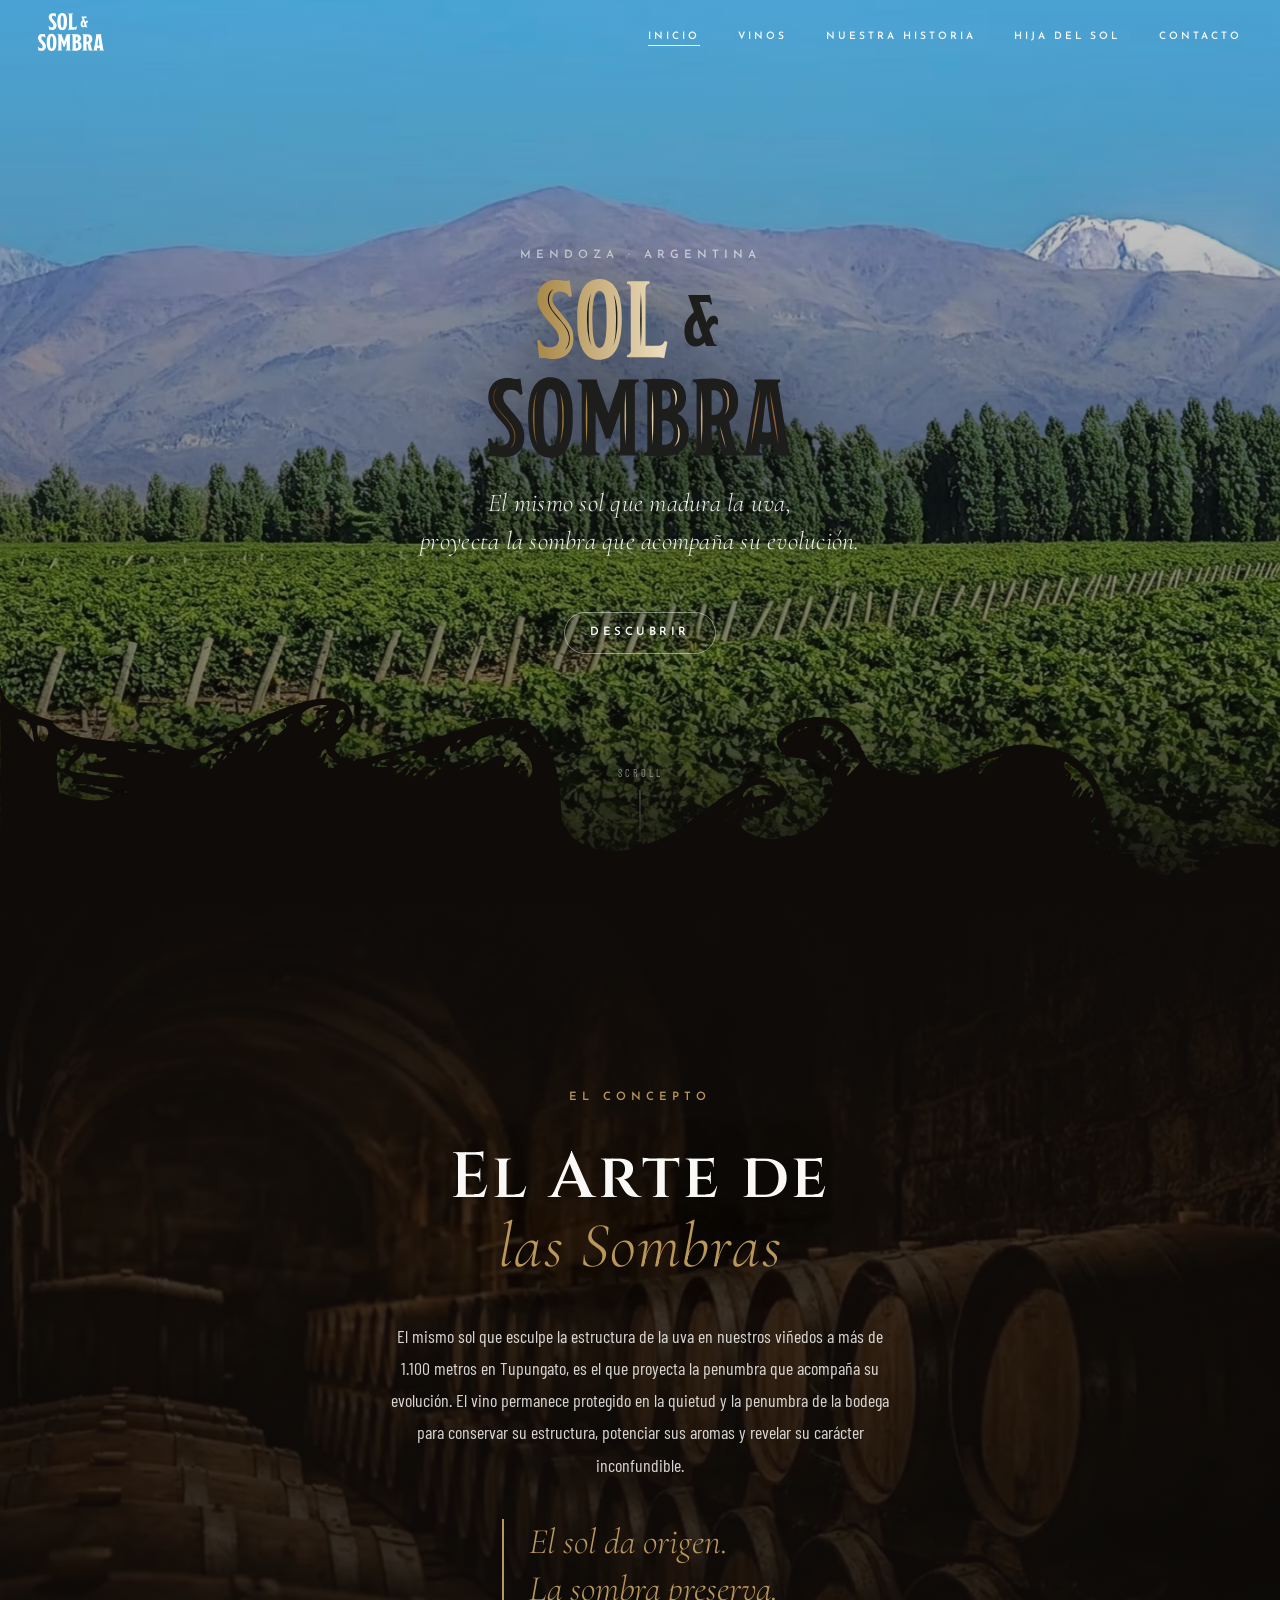
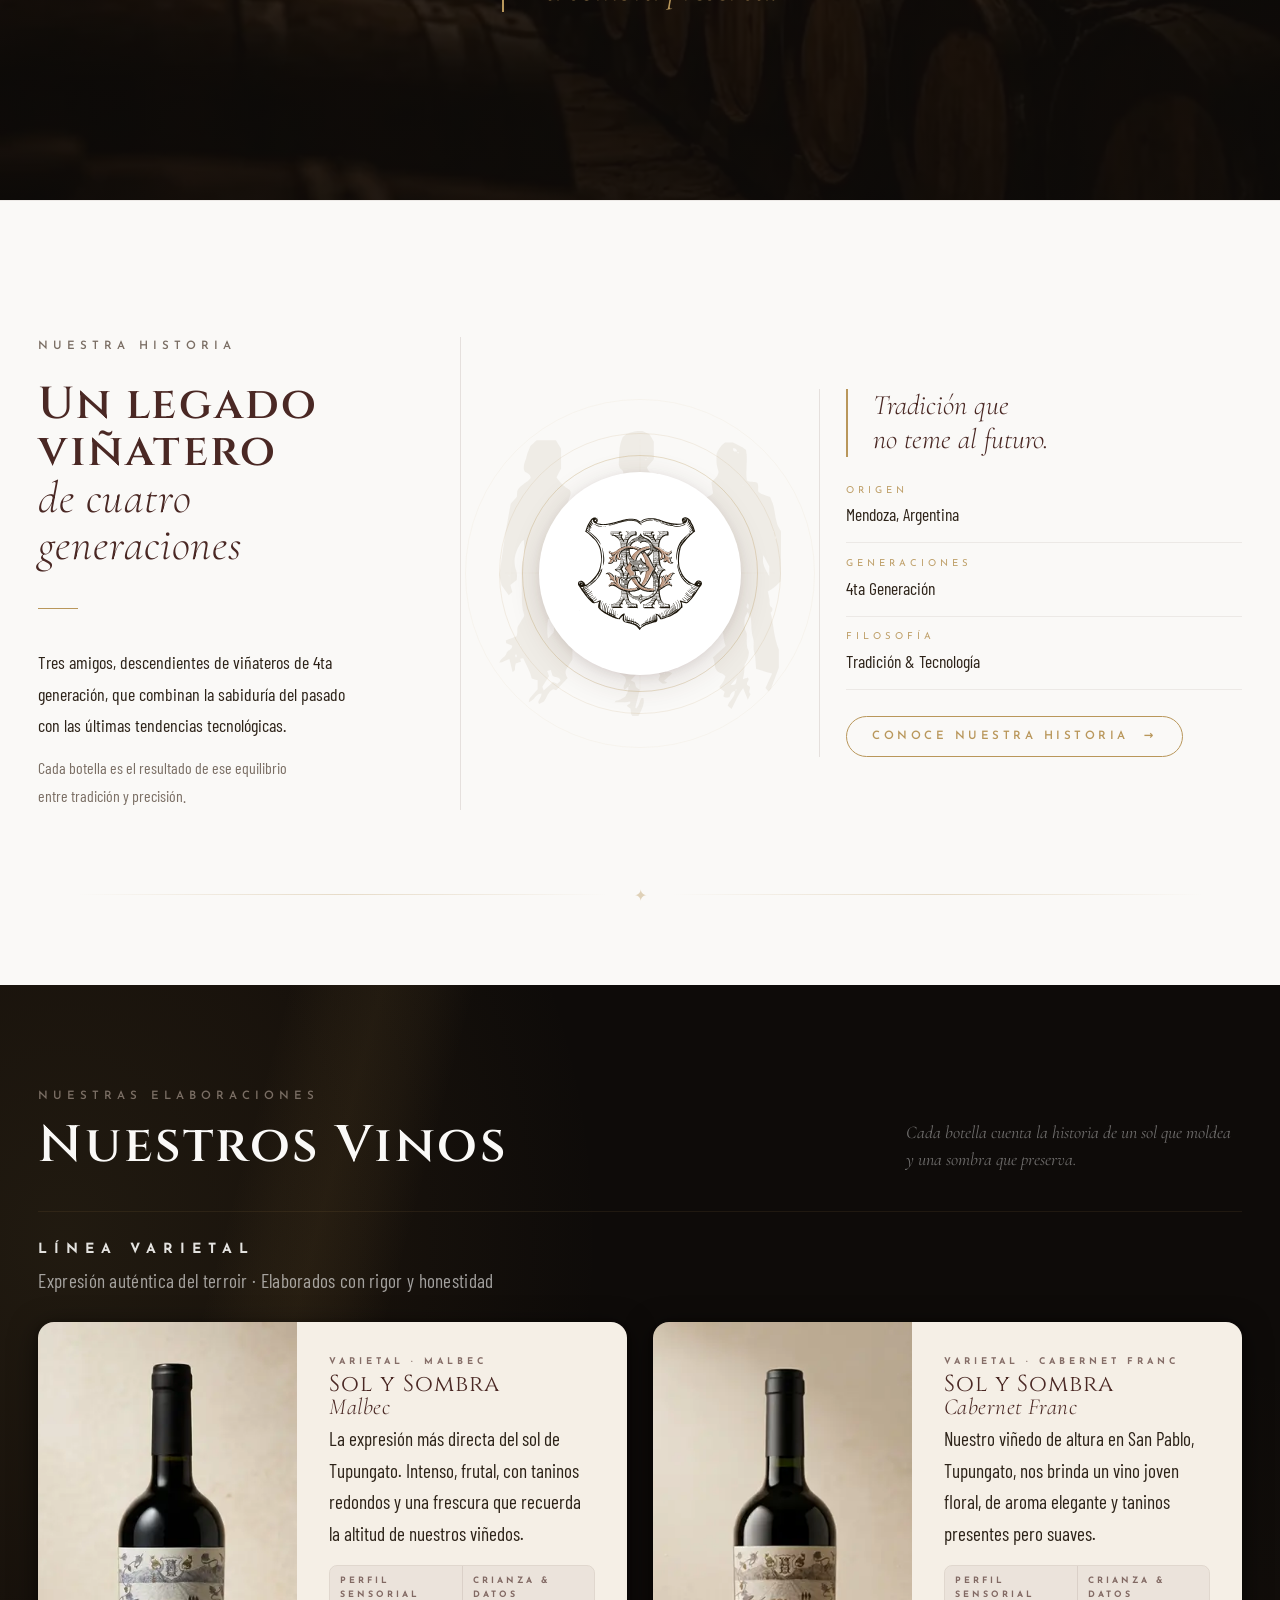
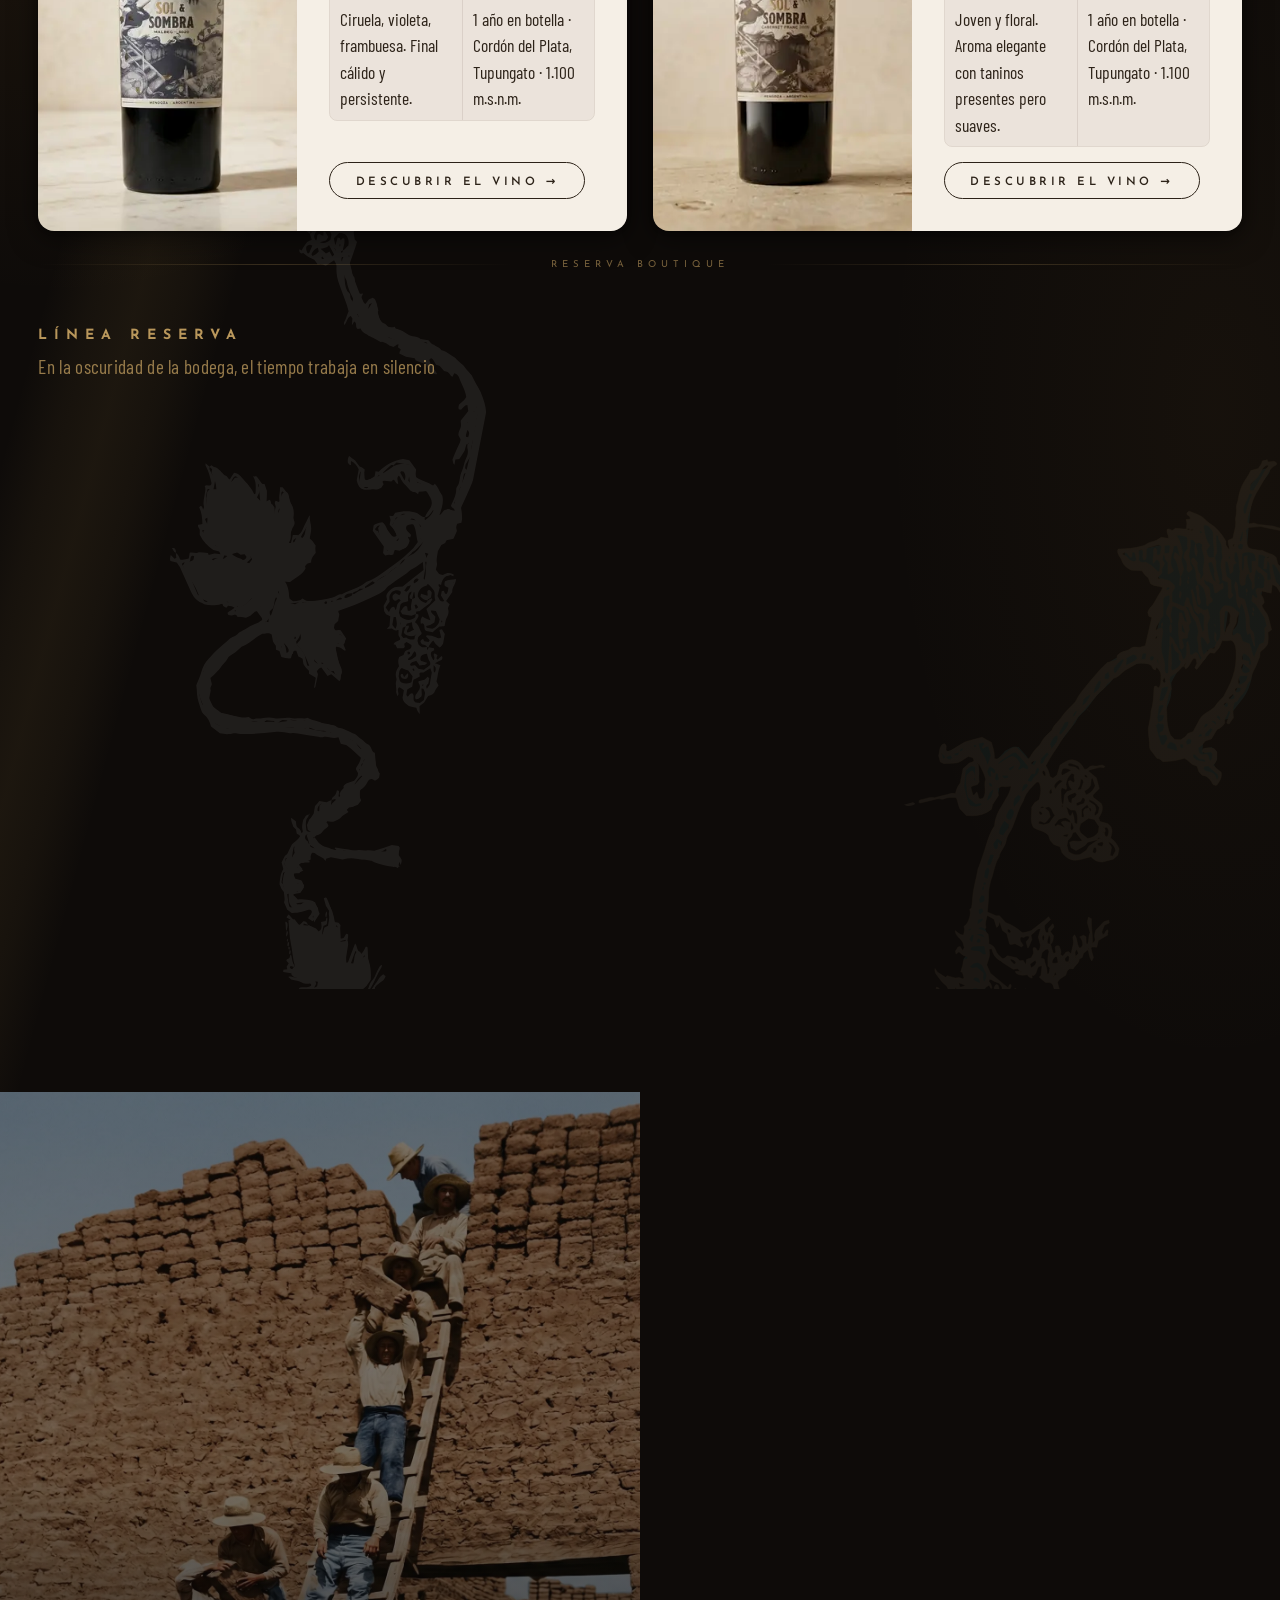
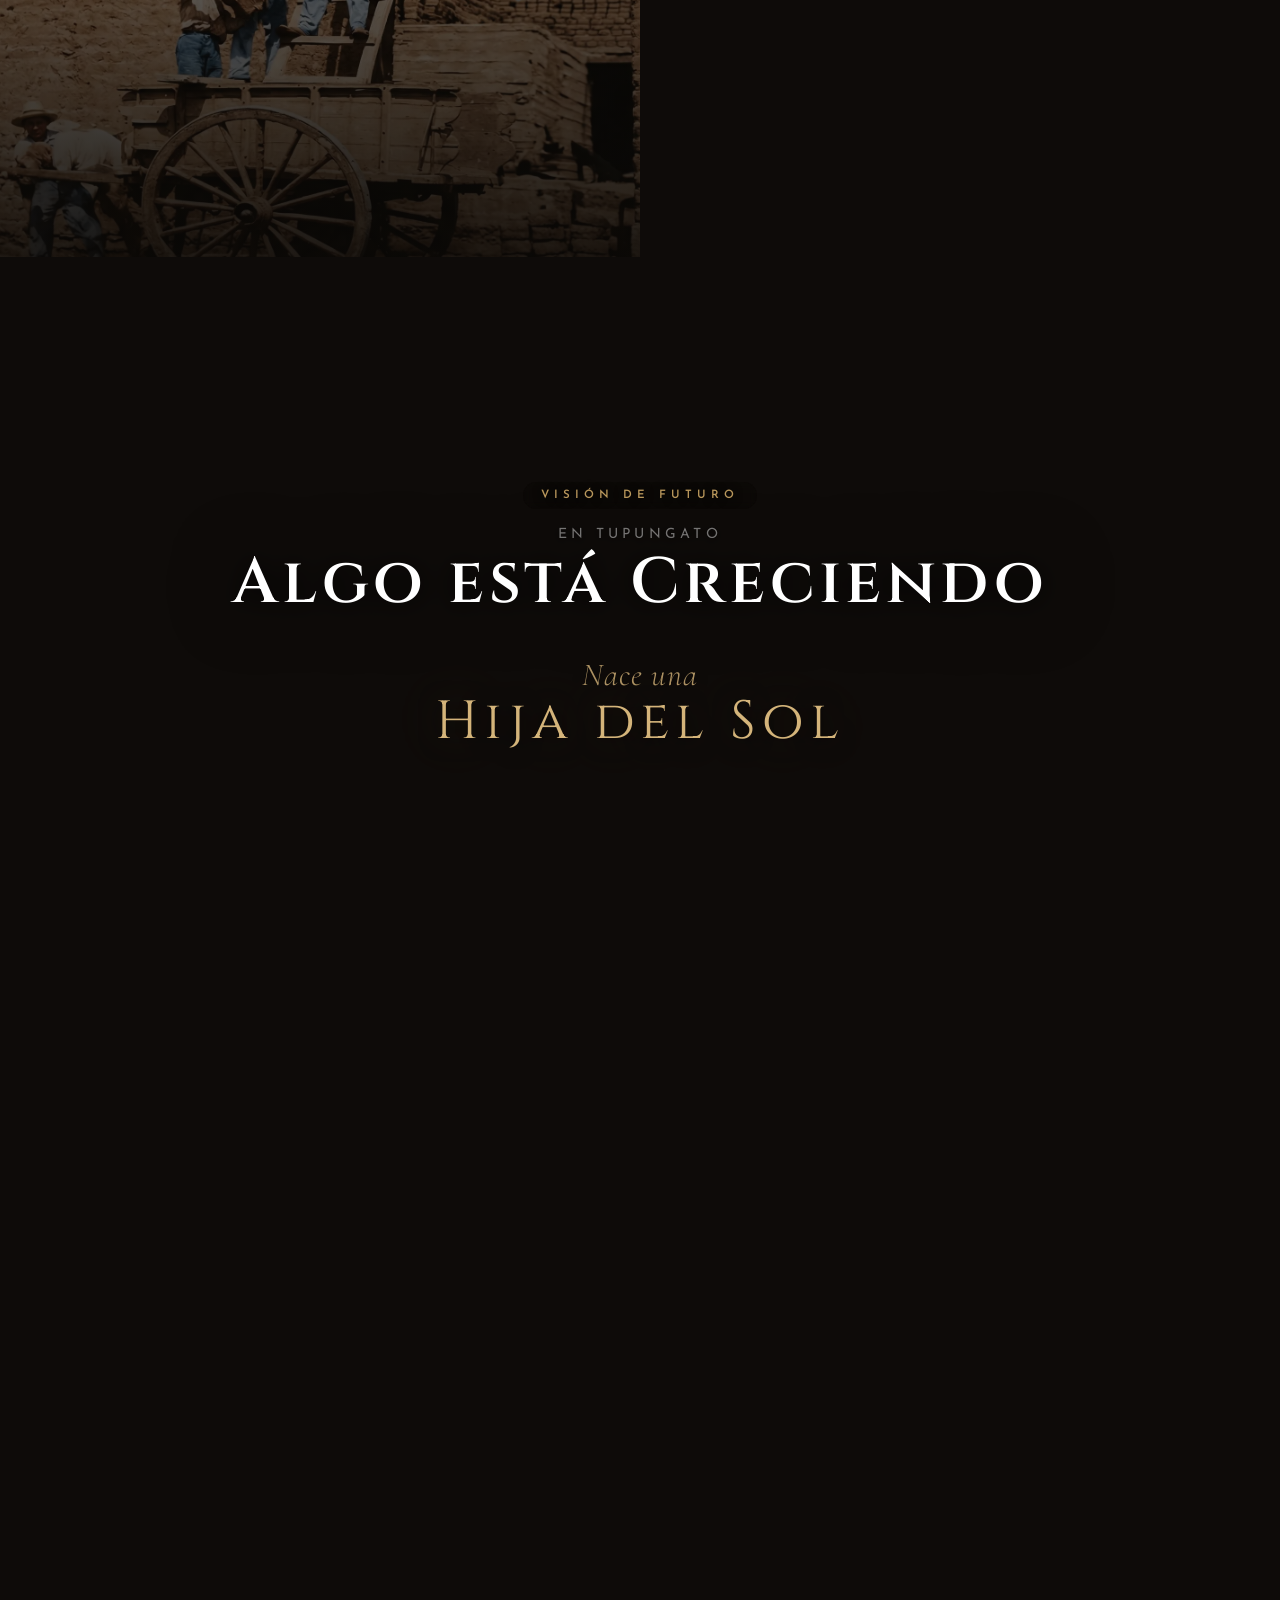
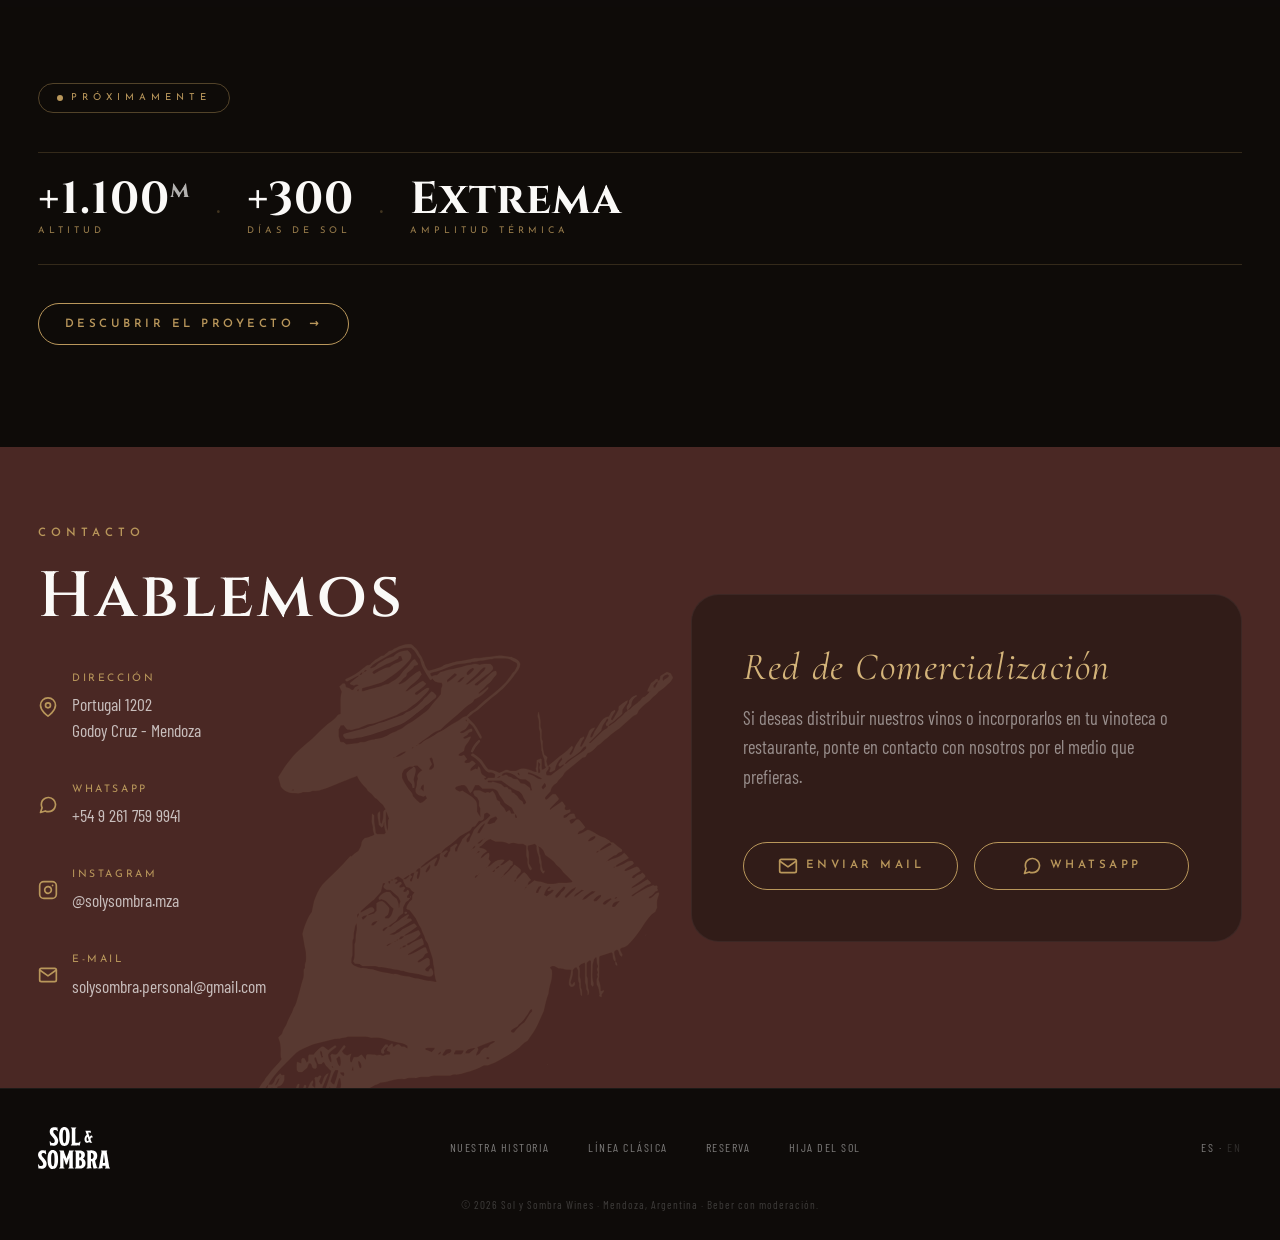
==== index.html @ b5eecbd0 "feat: restructure project files to public directory and implement comprehensive site redesign with n" ====
<!DOCTYPE html>
<html lang="es">

<head>
    <meta charset="UTF-8">
    <meta name="viewport" content="width=device-width, initial-scale=1.0">
    <title>Sol y Sombra Wines — El Arte de las Sombras</title>
    <meta name="description"
        content="Bodega Sol y Sombra. Mendoza, Argentina. Un legado viñatero de cuatro generaciones. El mismo sol que madura la uva, proyecta la sombra que acompaña su evolución.">
    <link rel="icon" type="image/svg+xml" href="assets/img/favicon.svg">
    <link rel="preconnect" href="https://fonts.googleapis.com">
    <link rel="preconnect" href="https://fonts.gstatic.com" crossorigin>
    <!--
        Sistema Tipográfico Sol & Sombra
        ─────────────────────────────────────────────
        Cinzel              → Herencia / Copperplate (display, h1, h2)
        Cormorant Garamond  → Artesanal / Romanticismo (h2 itálica, citas)
        Barlow Condensed    → Precisión técnica / Helvetica Neue Cond. (body, fichas)
        Josefin Sans        → Etiqueta / UI / Blair ITC (nav, labels, botones)
    -->
    <link
        href="https://fonts.googleapis.com/css2?family=Cinzel:wght@400;600;700&family=Cormorant+Garamond:ital,wght@0,300;0,400;1,300;1,400;1,600&family=Barlow+Condensed:wght@300;400;500;600&family=Josefin+Sans:wght@300;400;600&display=swap"
        rel="stylesheet">
    <link rel="stylesheet" href="styles.css">
</head>

<body>

    <!-- ══════════════════════════════════════
         HEADER FIXO
    ══════════════════════════════════════ -->
    <header class="site-header" id="site-header">
        <a href="#inicio" class="header-logo" aria-label="Sol y Sombra – Inicio">
            <img src="assets/img/brand-logo.svg" alt="Sol y Sombra" class="logo-img">
        </a>
        <nav class="site-nav" id="site-nav">
            <ul>
                <li><a href="#inicio" class="active">Inicio</a></li>
                <li><a href="#vinos">Vinos</a></li>
                <li><a href="historia.html">Nuestra Historia</a></li>
                <li><a href="hijadelsol.html">Hija del Sol</a></li>
                <li><a href="#contacto">Contacto</a></li>
            </ul>
        </nav>
        <button class="nav-toggle" id="nav-toggle" aria-label="Menú" aria-expanded="false">
            <span></span><span></span><span></span>
        </button>
        <!-- SCROLL PROGRESS BAR -->
        <div class="header-progress" aria-hidden="true">
            <div class="header-progress__bar" id="scroll-progress-bar"></div>
        </div>
    </header>

    <main>
        <!-- ══════════════════════════════════════
             HERO: LUZ → SOMBRA (imagen doble + mask)
        ══════════════════════════════════════ -->
        <section id="inicio" class="hero">
            <!-- Capa 1: Viñedo luminoso (arriba) -->
            <div class="hero__light" aria-hidden="true">
                <img src="assets/img/hero-vinedo.avif" alt="" class="hero__bg-img">
                <div class="hero__light-grad"></div>
            </div>

            <!-- Capa 2: Sótano oscuro (barricas) + Contenido "El Arte de las Sombras" -->
            <div class="hero__dark" id="arte-sombras">
                <!-- Máscara fluida entre luz y sombra -->
                <div class="hero__mask" aria-hidden="true">

                    <svg xmlns="http://www.w3.org/2000/svg" id="Capa_2" data-name="Capa 2" viewBox="0 0 2038.84 346.2">
                        <g id="Capa_1-2" data-name="Capa 1">
                            <g>
                                <path
                                    d="M0,346.08v-102.72l.49-.56.2-72.64.07-127.6-.24-27.6c-.13-.09-.55-.59-.53-.56V0c.05.02.65.58.7.79l.68,2.66.21.81.2.73.2.73.22.75c3,10.38,9.47,19.09,18.06,25.59,6.5,4.92,13.73,8.3,21.3,11.32l.75.3,22.74,7.43.77.17,13.78,4.53c18.88,22.72,45.9,28.06,73.98,30.99l27.38,2.85,25.47,1.55,24.47,2.36c11.8,1.14,23.13,1.56,34.94,1.33,25.36,14,54.36,10.2,78.27-4.7l14.57-9.08c31.72-19.77,93.53-46.71,130.46-55.53,16.29-3.89,37.87-7.18,53.61-1.07,8.2,3.18,14.33,9.37,16.79,17.88,1.49,5.16,2.47,10.74,1.53,16.14-1.76,10.17-12.1,18.99-19.01,26.12-3.59,3.7-6.56,7.76-8.91,12.26-1.25,2.38-.9,4.12.31,6.47,3.7,7.2,9.85,12.76,17.27,15.85,5.63,2.34,10.67,2.06,16.38.6l67.23-17.28,79.78-24.77,62.37-21.08c12.78-4.32,26.27-5.1,39.47-4.08,18.1,1.4,34.04,9.95,45.38,23.87,12.76,15.67,19.77,36.05,24.14,55.65,3.08,13.81,5.35,27.32,6.56,41.43l3.74,43.78c18.05,48.57,87.04,57.07,128.84,36.92,20.5-3.87,47.44-17.68,64.02-30.05l29.09-21.69,27.24-20.33c9.19-6.85,18.77-12.36,28.82-17.77,14.34-15.92,36.97-22.88,56.1-11.66,5.65,3.32,10.12,7.8,12.93,13.62,3.84,7.96,2.54,16.84-3.34,23.42-3.09,3.46-6.8,6.08-10.99,8.26-14.93,7.75-26.06,5.87-40.45,12.87-3.03,1.47-5.8,3.51-7.54,6.32-4.62,7.48,6.33,15.12,12.07,18.17,12.16,6.47,25.67,9.5,39.41,10.07,7.29.3,13.34-1.47,20.13-3.1,14.47-3.48,28.21-8.18,40.55-16.65,17.29-11.88,31.44-29.18,34.33-50.55,2.14-15.85-3.65-30.99-15.65-41.43-15.2-13.22-36.46-17.88-56.29-18.97-1-.06-2.16-.77-2.9-1.4-4.73-4.04-8.83-8.33-11.85-13.69-9.85-17.46,4.97-31.77,20-38.94,21.22-10.13,49.41-13.59,71.88-5.52,5.62,2.02,10.07,5.32,14.56,9.04,3.82,3.17,7.55,6.12,10.54,10.21,3.44,4.71,6.44,9.51,9.12,14.76l10.37,20.33c3.16,6.19,6.88,11.75,11.52,16.82,7.76,8.5,18.72,11.9,29.98,9.34,43.46,14.06,77.32,8.54,117.88-10.1l29.63-13.61c32.07-14.74,61.92-22.06,97.21-15.11,11.07,2.18,21.4,5.07,31.7,9.52,53.85,23.26,67.84,77.49,76.1,130.5,16.42,53.5,76.8,77.38,128.18,60.39,14.09-4.66,25.79-12.51,36.73-22.25,16.17-14.4,36.89-21.89,58.45-22.21,14.73-.22,28.66,2.77,42.13,8.23,1.33.54,2.56.9,2.56,2.37v77.7s0,1.03,0,1.03l.02.98.02,1.04c.01.79-.14,1.95-.69,1.95h-2.4s-1295.62-.01-1295.62-.01L0,346.08ZM512.81,51.66c1.86-1.12,3.51-2.7,5-4.16l6.72-6.62c-2.39-.2-4.78.41-6.8,1.63l-6.12,3.69c-2.68,1.62-6.1,2.08-8.74.51,1.52-9.34,12.04-9.29,18.51-13.92-10.7-2.58-24.82,1.85-33.45,7.3-6.19,3.9-12.85,11.19-8.02,18.68,1.51,2.34,3.77,5.1,6.43,6.19,3.92,1.59,8.34-.44,10.82-3.44,3.73-4.5,5.94-9.58,10.36-11.74,1.13,2.23,3.12,3.18,5.28,1.88ZM537.71,62.23c9.03-1.75,14.68-19.08,9.89-22.68-2.26-1.7-6.5.89-8.5,2.64,4.63,11.05-10.76,9.84-1.39,20.03ZM460.49,50.84l5.22-3.9c-1.76-3.64-10.28,4.75-11.42,6.84,2.56-.18,4.29-1.51,6.21-2.94ZM54.04,91.35c-.7-7.56-1.69-13.99-3.32-20.55-2.13-7.69-7.25-13.5-15.08-15.3l-7.34-1.68c-.4-.09-1.4.16-1.63.46-1.33,1.7,4.32,8.6,5.74,10.26l13.45,15.82c3.06,3.6,5.56,7.36,8.18,10.99ZM409.51,107.4c11.45-3.19,19.15-36.15,31.57-27.14l9-7.91c1.87-1.64,3.75-3.27,5.26-5.2,1.32-1.69.76-4.03-.82-5.24l-3.29-2.52c.75-1.63,1.43-3.16,1.17-4.63-1.69-2.53-12.83,6.45-15.13,7.86-4.93-1.88-9.61-1.62-14.2.59l-9.54,4.59c-.58,2.94-1.38,5.84-2.94,8.31l-5.17,8.2c-1.79,2.84-2.98,6.06-3.08,9.4,2.98-3.05,17.81-19.98,21.24-16.49.33.34.77,1.47.71,2.04-1.02,9.12-9.42,20.59-14.8,28.13ZM500.78,76.1c6.47-2.36,16.14-16.38,14.79-18.41-1.48-2.24-5.04,1.14-6.39,2.7l-5.35,6.17c-2.09,2.41-5.3,10.36-3.05,9.55ZM546.62,62.58c-1.9-.53-8.1,6.94-9.82,8.78,3.47,2.31,11.76-8.24,9.82-8.78ZM1348.23,129.69l4.79-.35c.52-.04,1.73.39,1.95.82,1.81,3.41-6.4,11.14-5.98,14.42,1.43-.64,2.47-1.19,3.44-2.1,6.36-5.86,12.17-12.08,17.46-19.24-2.42-3.87-4.32-7.58-6.06-11.74-2-4.76-6.57-16.86-13.21-12.03l-2.2,1.6c-1.01-4,2.28-4.94,3.55-9.68-4.04-.8-13.2,7.04-17.63,1.97-.79-.9-1.83-3.07-1.06-4.34,3.07-5.08,10.78-4.95,10.29-10.57-11.53-12.08-32.67-23.92-45.78-7.13,3.57,4.74,9.47,2.22,9.29,7.4l-.11,3.26c1.56-.34,2.87-.62,3.85-.46.79.13,1.42,1.8,1.52,2.68l.7,6.55c1.97-.51,2.91-1.91,4.11-3.44,12.41,2.17,7.96,13.99,17.04,13.56l5.18-.25c-2.11,4.91-7.49,9.24-7.73,13.48-.12,2.1,1.98,3.23,3.65,4.3-2.22,4.9-9.61,13.24-4.68,17.86,2.63-7.99,10.37-17.52,17.64-21.88.48-.29,1.98-.4,2.41-.06,2.08,1.67-2.93,10.95-4.03,13.12-.19.37-.22,1.35-.12,1.7s1.22.58,1.72.54ZM343.84,116.05c-3.18,1.03-5.77-1.16-6.83-3.58,8.94-9.67,19.01-5.5,30.4-11.41.18,2.36-1.07,4.68-2.77,6.34l-5.59,5.45c-1.87,1.83-3.29,3.99-4,6.72,1.54,1.81,9.52-6.76,10.54-7.88l13.39-14.63c15.69-.42,27.58-21.1,35.66-33.37-32.35,13.75-62.84,29.84-92.18,48.54-10.41,6.64-20.16,13.51-30.03,21.04,8.59,9.02,23.37-12.24,30.17-1.31,1.74-2.08,10.88-15.21,13.47-12.58s-2.35,14.85-3.37,18.35c5.95-6.92,11.85-13.82,17.4-21.25,1.56-2.09,2.72-4.28,3.5-6.69-5.23-1.32-4.65,4.6-9.77,6.26ZM76.81,77.16c1.11-4.69-1.13-8.63-5.28-10.43-3.84-1.66-7.92-2.09-12.23-2.09-.5,8.69-.08,22.74,10.69,25.17,3.06-3.76,5.67-7.82,6.82-12.65ZM721.54,130l6.69-6.52c.68-.66,2.58-1.82,3.33-1.25,1.28.96,1.3,2.93,1.58,4.77,5.96-6.11,18.42-13.07,26.75-15.34.3-.08,1.38.24,1.29.4s-.33.83-.47.97c-7.72,7.05-8.52,5.1-13.35,8.13-4.34,2.72-12.7,9.93-14.42,14.46-.06.16.82.33,1.02.32l7.34-5.02c8.09.94,14.84-5.65,20.74-11.04,3.62-3.32,12.23-11.69,16.69-6.19l-11.32,6.67c-3.22,1.9-4.82,5.59-3.71,9.16,9.37-7.87,36.54-28.52,44.21-9.6-1.82,2.22-6.74,8.13-5.07,10.47,1.18,1.65,7.51-1.27,8.58-2.77,2.97-4.17,5.42-8.16,8.95-11.83,1.79-1.86,6.24-5.79,8.53-4.33,2.03,1.3-.36,7.16-1.17,8.45l-6.45,10.21c3.85-1.38,13.58-10.15,15.47-3.7-4.22,2.93-8.32,6.33-10.35,11.23-.44,1.06-.18,2.76.87,3.22,1.16.51,3.63.62,4.38-.17,1.43-1.5,6.8-7.77,8.7-5.57,2.61,3.02-2.28,13.23-5.12,16.28,5.68,3.2,9.69-7.39,11.53-11.23,1.1-2.31,1.26-4.31,1.03-6.84-1.01-10.95-5.75-20.58-14.3-27.49-3.48-2.81-10.26-7.64-6.52-12.24l3.88-4.76-6.67,1.72c-.38.1-1.6-.62-1.45-.95,1.79-4.05,11.24-9.47,15.42-11.76,1.35-1.06,1.71-3.87,1.52-5.59-.46-4.06-9.07-.21-11.17.88-8.33,4.35-15.96,9.52-23.03,15.7-.59.51-1.41.81-1.91.63-2.39-.84,3.17-7.12,4.16-8.32,2.82-3.41,9.1-10.63,9.08-14.88-4.87-1.58-9.79-.33-13.73,2.23-2.74,1.78-2.19,4.27-3,6.8-1.52,4.76-11.55,4.53-15.65,4.01-4.44-.56-6.72,2.62-10.02,3.65-4.75,1.49-9.41,2.02-13.35,5.76-3.37,3.2-6.62,6.66-9.76,10.24s-5.99,6.56-10.23,8.68c.86-2.39,4.94-8.36,2.64-10.28-3.06-2.55-9.69,5.14-11.41,8.08-6.4-3.82-9.14,3.24-12.7,3.17-5.32-.1-1.3-9.49-2.96-11.8-3.86-.96-13.36,16.55-15.49,19.84l-20.02-1.9c-3.93-.37-7.82-1.95-11.17-3.39-2.6,2.8-5.17,5.79-9.06,6.24-1.5.17-3.47-.36-4.15-1.33-3.04-4.3,3.52-9.6,7.17-11.55-3.72-.96-7.2-.28-10.57.92-4.34,1.55-8.56,2.75-13.1,3.68-3.39.69-11.96,2.74-12.66,6.31-.15.77.46,2.42,1.04,3.04l4.42,4.81c.42.46.78,1.79.6,2.32-.82,2.49-6.53,2.82-8.98,3.71,5.23,8.84,13.9-7.62,23.82-10.24.65-.17,2.35.45,2.65,1.02s-.26,1.94-.86,2.37l-7.85,5.7c-4.81,3.49-14.36,10.15-10.42,16.99,3.41-4.43,14.22-17.43,19.66-17.03,2.83,2.48-4.81,13.47-6.05,16.48,1.8-.6,3.27-1.82,4.32-3.25l6.29-8.58c1.15-1.57,3.49-2.53,5.17-1.79,1.17.52,3.38,2.27,2.84,3.86-1.45,4.24-6.21,5.99-6.19,10.63,2.84-1.04,5.24-2.8,7.25-5.05l6.17-6.93c1.79-2.01,5.04-4.38,7.76-4.66,6.77,1.49,12.91,1.7,19.78.65-6.09,4.35-11.53,7.83-17.07,12.26-1.54,1.23-6.79,8.44-4.88,8.05,2.83-.59,8.1-3.96,10.52-5.79l29.4-22.18c3.93,1.19,2.76,4.56,4.67,7.93ZM517.68,68.48c.09-.85-1.66-2.06-2.5-2.02s-2.31,1.32-2.58,2.19c1.04,1.65,4.25,1.54,5.08-.17ZM1280.82,70.1c2.2-.79,4.65-1.06,5.37-3.71-5.76.88-10.93,2.99-15.53,6.59,3.57,4.55,6.7-1.63,10.17-2.88ZM1247.99,91.93c4.47-3.83,15.45-12.81,15.55-19.16-6.3,3.64-17.92,10.08-15.55,19.16ZM854.45,92.05c1.01-.75,1.87-2.49,1.63-4.32-.44-3.37-3.36-7.59-7.09-8.36-7.48-1.54-15.69,5.84-14.18,7.55,1.63,1.85,8.2-1.94,10.25-2.7,1.33,3.43,5.33,10.86,9.39,7.83ZM727.42,92.24c3.73.09,6.57-2.78,6.89-6.3-3.09,1.35-7.53,2.6-8.59,5.52-.12.32,1.15.77,1.7.78ZM165.94,167.81c10.21,2.49,28.99,8.1,38.12,6.01-1.62-6.48-11.9-8.99-17.23-9.34l-15.69-1.03c-4.55-.3-9.25-.33-13.61-1.75-7.28-2.38-14.38-4.1-22.2-4.16l-22.43-.19,3.14-5.35c1.2-2.04.24-4.61-1.95-5.46l-7.24-2.81c-2.29-.89-5.12-2.96-5.78-5.49l4.17-11.8c2.53-7.17,7.14-12.96,13.4-17.17l-3.03-2.61,4.47-1.73c3.15-1.22,4.39-6.27,2.36-9.03-1.46-1.98-6.14-1.65-6.85.59-.61,1.94-.67,3.99-1.38,5.82-1.06,2.72-4.52,4.75-7.14,3.15-1.99-1.22-3.88-2.61-6.07-3.32-5.93-1.93-8.74,5.32-9.59,9.89-3.05,16.5.15,42.71,3.39,59.56l24.82,6.86c8.61,2.38,16.9,4.4,25.78,5.31,9.92.79,19.42-.26,28.55-4.07.36-.15,1.13-.95,1.02-1.3-.52-1.69-9.66-2.76-11.83-3.04l-23.83-3.08c-4.67-.6-9.04-1.78-13.41-3.32-3.13-1.1-5.72-4.34-4.96-7.58s14.3-1.01,16.99-.36l28,6.82ZM861.09,99.33c1.17-1.13-.39-4.41-1.96-3.93-4.19,1.28-7.39,5.92-5.92,10.19,2.85-2.1,5.51-3.98,7.88-6.26ZM266.84,112.08c5.09-13.24-59.23-9.96-64.86-9.7,6.79,3.22,13.6,4.35,20.73,4.42l22.06.24c7.79.09,14.99,1.67,22.07,5.04ZM514.93,111c1.38-2.07,3.26-3.06,5.73-3.24.05-1.67.04-4.14-1.59-5.29-3.29-2.34-12.43,13.2-13.19,16.52,2.65-.07,4.83-1.62,6.22-3.73l2.83-4.26ZM1321.17,123.14c4.74-6.87-13.79-9.64-14.51-18.87-2.81.23-13.6.97-14.43,3.61-.59,1.89,5.84,4.78,7.47,5.46l13.42,5.59c2.82,1.17,5.42,2.71,8.05,4.21ZM134.24,134.12c-.86-.41-1.82-1.64-1.95-2.39-.59-3.27,8.74-7.2,11.21-7.4,8.54-.69,17.18-1.91,24.67-6.02.42-.23,1.1-1.16,1.27-1.55,1-2.16-13.82-.7-15.27-.58.13-1.91.25-4.02-.74-5.63-.85-1.39-3.07-1.67-4.62-1.56l-8.21.58c-2.69.19-5.32-1.14-7.18-3.01-2.23,3.5-4.71,6.72-7.69,9.58l-8.85,8.46c-1.94,1.85-3.73,4-5.11,6.25-1.46,2.37-.42,4.89,1.99,6.06,3.18,1.54,6.61,2.02,10.22,2.62,25.09,4.2,49.45,8.73,75.55,7.63-3.86-3.08-21.38-4.9-27.62-5.69-10.47-1.32-28.77-3.17-37.68-7.35ZM538.45,129.16c-.6-9.35-13.23-12.55-17.53-20.63-1.31,5.44-3.2,10.84-5.29,16.4,2.6-.95,4.47-1.89,7.09-1.66.78,2.75-1.74,6.97.08,8.65,2.66,2.45,12.46-1.42,15.65-2.76ZM1596.65,111.65c-.9-.6-1.81-1.06-2.34-.94-.45.1-.94.85-1.36,1.62l3.69-.68ZM1562.35,140.51l7.38-9.6c2.53-3.29,5.25-6.86,9.04-8.68,4.27-2.05,8.8-3.12,12.02-7.15-5.74-1.79-29.5,8.07-31.28,13.42-.97,2.91-1.1,13.06.99,12.87.4-.04,1.56-.49,1.85-.87ZM618.55,128.87l-8.32-.8c-.81-.08-1.87-1.82-1.84-2.6.03-.69.98-1.65,1.82-1.9l7.06-2.15c1.66-.51,3.08-1.92,3.13-3.8-6.79.94-13.32,2.31-19.81,4.58-1.9.66-8.5,3.42-7.81,5.61,1.17,3.73,19.1,2.71,22.9,2.54.78-.04,2.37-1.03,2.87-1.48ZM1721.56,170.52l-4.9,10.42c7.7-4.27,7.17-11.96,15.13-17.07.48-.31,1.91-.45,2.4-.19s.57,1.78.37,2.35c-3.25,9.41-9.6,11.06-6.2,15.05,2.52-2.66,8.42-17.23,12.33-9.7l-3.84,5.16c-.98,1.31-1.44,2.96-1.57,4.64,5.9-1.95,8.26-7.84,6.29-13.67-5.52-16.31-29.74-35.99-44.45-45.26-1.66,1.2-2.74,3.03-2.88,4.77s.9,3.84,2.22,5.09l6.66,6.29c3.63,3.43,4.06,8.4,1.3,12.5-.25.4-.64,1.3-.27,1.28.27-.01,1.56.09,1.71-.14l2.38-3.5c2,1.25,3.25,2.63,4.76,4.86l6.67-2.44c3.71,9.26-16.75,21.57-11.46,27.56,2.96-1.39,11.57-18.01,13.91-16.6,2.05,1.24.51,6.32-.55,8.58ZM1543.75,140.5l3.54-3.84c.86-.93,1.25-2.23.99-3.69-2.06.86-4.1,1.58-5.72,2.86-1.46,1.17.32,4,1.19,4.66ZM1702.11,139.85c.22-.13-.82.51-1.19.73-.15.09.66.67.71.52l.47-1.25ZM1699.52,145.53l.45-3.39c-.69.2-1.62,1.07-1.48,1.57.13.46.52,1.1,1.03,1.82ZM1560.55,147.07c-1.06-1-3.16-2.04-4.63-1.85-4.75.59-6.42,8.11-5.42,12.08,5.81-.79,6.5-6.08,10.05-10.23ZM1228.03,177.24c2.05-1.58,3.56-2.99,5.12-4.93.47-.58-.25-2.4-1.01-2.54-6.38-1.23-10.38-.67-15.14-2.39-2.12-.77-3.27-3.56-1.94-4.99,35.75,9.25-8.39-19.77-29.54,9.03-1.27,1.73-2.11,4.51-2.32,6.71,1.3,3.18,12.25-9.76,13.27-10.96.35-.41,1.7-.62,1.96-.23,1.5,2.25-.7,7.14,3.59,10.51.61.48,2.42.51,3.16.17,7.39-3.3,14.93-3.31,22.86-.38ZM1168.67,181.5c-1.8-.35-3.01.48-4.17,1.7l-6.4,6.69c-.34.36-.31,1.61.05,1.92,2.19,1.86,9.79-7.78,10.52-10.31ZM1216.84,190.48c2.13-2.47,2.76-5.13,1.77-7.87-.28-.76-2.34-.75-3.1-.22-1.94,1.33-.69,6.83,1.34,8.1ZM1725.97,182.65l-.43,1c-.08.19.72.12.81-.06l.44-.9c.06-.12-.76-.16-.81-.03ZM1203.77,193.82c-1.38-3.23-3.91-5.33-6.48-6.8.15,2.52.02,5.12.82,7.25.69,1.83,5.15,1.3,5.66-.45ZM1190.8,195.82l-.17-8.14c-1.5,1.83-3.9,9.66-1.11,9.5.43-.02,1.28-.86,1.27-1.36ZM1215.37,191.19c-2.23-1.83-9.77-1.87-9.51.54.22,2.07,9.87,2.13,9.51-.54ZM1163.31,216.64c6.45-4.51,10.2-10.67,12.68-17.34.03-1.34-.21-2.83-1.49-3.14-4.39,3.79-11.77,14.7-11.19,20.48ZM1744.36,227.48l-9.56,12.09c4.76,4.09,10.97,2.91,14.47-2.2,5.19-7.57,5.88-17.57,2.64-26.25-.84-2.26-2.57-3.35-4.79-3.67-1.91-.28-3.99,1.19-4.96,3.17l-3.99,8.11c-1.07,2.17-2.72,3.7-4.63,5.45l9.76.17c.5,0,1.9.49,1.92.99s-.4,1.56-.86,2.14ZM1159.09,214.42c-1.27-.56-2.8-.81-3.79-.54-.83.22-1.98,2.15-1.33,2.78,1.72,1.67,4.57.27,5.11-2.24ZM1758.02,261.54c5.13-2.28,7.04-7.88,4.82-13.02l-5.38-12.46c-11.12,1.42-24.41,17.61-22.26,28.44,4.86-1.98,8.15-5.07,11.61-8.39,2.35-2.25,7.77-8.22,10.24-7.18s1.03,9.92.97,12.62ZM1764.39,268.11c1.75-.87,4.4-.89,4.54-3.29.13-2.14-1.2-4.57-2.56-6.37-2.62,1.04-10.9,11.37-8.76,12.15.33.12,1.5.14,1.86-.04l4.92-2.45Z" />
                                <path d="M0,243.36V14.4s.4.47.53.56l.24,27.6-.07,127.6-.2,72.64-.49.56Z"
                                    fill="#0e0b09" />
                            </g>
                        </g>
                    </svg>
                </div>
                <img src="assets/img/hero-cava.webp" alt="" class="hero__bg-img hero__bg-img--dark">
                <div class="hero__dark-grad"></div>
                <!-- Texto sobre las barricas -->
                <div class="hero__dark-content">
                    <span class="label label--gold">El Concepto</span>
                    <h2 class="hero__dark-title">El Arte de<br><em>las Sombras</em></h2>
                    <p class="hero__dark-text">El mismo sol que esculpe la estructura de la uva en nuestros viñedos a más
                        de 1.100 metros en Tupungato, es el que proyecta la penumbra que acompaña su evolución. El vino
                        permanece protegido en la quietud y la penumbra de la bodega para conservar su estructura, potenciar sus
                        aromas y revelar su carácter inconfundible.</p>
                    <blockquote class="hero__dark-quote">El sol da origen.<br><em>La sombra preserva.</em></blockquote>
                </div>
            </div>

            <!-- Contenido Hero Superior (zona luminosa) -->
            <div class="hero__content">
                <p class="hero__eyebrow">Mendoza &middot; Argentina</p>
                <!-- Logo grande y centrado en zona luminosa -->
                <div class="hero__logo-wrap">
                    <img src="assets/img/brand-logo.svg" alt="Sol y Sombra Wines" class="hero__logo">
                </div>
                <p class="hero__subtitle">El mismo sol que madura la uva,<br>proyecta la sombra que acompaña su
                    evolución.</p>
                <a href="#arte-sombras" class="btn btn--ghost hero__cta">Descubrir</a>
            </div>

            <div class="hero__scroll-hint" aria-hidden="true">
                <span>Scroll</span>
                <div class="hero__scroll-line"></div>
            </div>
        </section>

        <!-- ══════════════════════════════════════
             UN LEGADO VIÑATERO — Layout Escudo Central
        ══════════════════════════════════════ -->
        <section class="legado" style="position: relative; overflow: hidden;">
            <div class="container">
                <div class="legado__inner">

                    <!-- Col. Izquierda: Título -->
                    <div class="legado__left">
                        <span class="label">Nuestra Historia</span>
                        <h2 class="legado__title">Un legado<br>viñatero<br><em>de cuatro<br>generaciones</em></h2>
                        <div class="divider-gold"></div>
                        <p class="legado__body">Tres amigos, descendientes de viñateros de 4ta generación, que
                            combinan la sabiduría del pasado con las últimas tendencias tecnológicas.</p>
                        <p class="legado__body legado__body--muted">Cada botella es el resultado de ese equilibrio entre
                            tradición y precisión.</p>
                    </div>

                    <!-- Col. Centro: Escudo protagonista -->
                    <div class="legado__shield-wrap" aria-hidden="true">
                        <!-- Ilustración Three Friends detrás del escudo -->
                        <img src="assets/img/three_friends.svg" alt="" class="decor-illustration decor-illustration--gold decor-illustration--visible-mobile" style="width: 550px; top: 50%; left: 50%; transform: translate(-50%, -50%); opacity: 0.12;">
                        
                        <!-- Halos decorativos (quedan fuera del plate) -->
                        <div class="legado__halo legado__halo--3"></div>
                        <div class="legado__halo legado__halo--2"></div>
                        <div class="legado__halo legado__halo--1"></div>
                        <!-- Cruz decorativa -->
                        <div class="legado__cross">
                            <div class="legado__cross-h"></div>
                            <div class="legado__cross-v"></div>
                        </div>
                        <!-- Plate blanco sólido — sin transparencia -->
                        <div class="legado__shield-plate">
                            <img src="assets/img/brand-shield.svg" alt="Escudo Sol y Sombra" class="legado__shield">
                        </div>
                    </div>

                    <!-- Col. Derecha: Quote + datos + CTA -->
                    <div class="legado__right">
                        <blockquote class="legado__quote">
                            <em>Tradición que<br>no teme al futuro.</em>
                        </blockquote>
                        <div class="legado__values">
                            <div class="legado__value">
                                <span class="legado__value-key">Origen</span>
                                <span class="legado__value-val">Mendoza, Argentina</span>
                            </div>
                            <div class="legado__value">
                                <span class="legado__value-key">Generaciones</span>
                                <span class="legado__value-val">4ta Generación</span>
                            </div>
                            <div class="legado__value">
                                <span class="legado__value-key">Filosofía</span>
                                <span class="legado__value-val">Tradición &amp; Tecnología</span>
                            </div>
                        </div>
                        <a href="historia.html" class="btn btn--outline-gold">Conoce Nuestra Historia &nbsp;→</a>
                    </div>

                </div>
            </div>
            <div class="legado__bottom-line" aria-hidden="true">
                <div class="legado__line"></div>
                <span class="legado__ornament">✦</span>
                <div class="legado__line"></div>
            </div>
        </section>

        <!-- ══════════════════════════════════════
             NUESTROS VINOS — Layout editorial horizontal
        ══════════════════════════════════════ -->
        <section class="vinos" id="vinos">

            <!-- ── HEADER DE SECCIÓN ── -->
            <div class="vinos__header container">
                <div class="vinos__header-text">
                    <span class="label">Nuestras Elaboraciones</span>
                    <h2 class="vinos__title">Nuestros Vinos</h2>
                </div>
                <p class="vinos__intro">Cada botella cuenta la historia de un sol que moldea y una sombra que preserva.
                </p>
            </div>

            <!-- ══ LÍNEA VARIETAL (fondo claro) ══ -->
            <div class="vinos__line vinos__line--varietal" style="position: relative; overflow: hidden;">
                <img src="assets/img/parra_1.svg" alt="" class="decor-illustration decor-illustration--light" style="top: 20%; left: -5%; width: 500px; transform: rotate(10deg);">
                <div class="vinos__line-label container">
                    <span class="label">Línea Varietal</span>
                    <p class="vinos__line-concept">Expresión auténtica del terroir &middot; Elaborados con rigor y
                        honestidad</p>
                </div>

                <div class="vinos__grid">
                    <!-- Card: Malbec Varietal -->
                    <article class="wine-card wine-row--light">
                        <div class="wine-card__image">
                            <img src="assets/img/malbec-varietal.webp" alt="Sol y Sombra Malbec Varietal"
                                loading="lazy">
                        </div>
                        <div class="wine-card__info">
                            <header class="wine-card__head">
                                <span class="wine-card__tag">Varietal · Malbec</span>
                                <h3 class="wine-card__name">Sol y Sombra<br><em>Malbec</em></h3>
                                <p class="wine-card__desc">La expresión más directa del sol de Tupungato. Intenso,
                                    frutal, con taninos redondos y una frescura que recuerda la altitud de nuestros
                                    viñedos.</p>
                            </header>
                            <div class="wine-card__notes">
                                <div class="wine-card__note-cell">
                                    <span class="wine-card__note-label">Perfil sensorial</span>
                                    <p class="wine-card__note-text">Ciruela, violeta, frambuesa. Final cálido y
                                        persistente.</p>
                                </div>
                                <div class="wine-card__note-cell">
                                    <span class="wine-card__note-label">Crianza &amp; Datos</span>
                                    <p class="wine-card__note-text">1 año en botella · Cordón del Plata, Tupungato · 1.100 m.s.n.m.</p>
                                </div>
                            </div>
                            <button class="btn btn--outline-dark wine-card__cta js-open-wine-modal"
                                data-wine="varietal-malbec">Descubrir el vino →</button>
                        </div>
                    </article>

                    <!-- Card: Cabernet Franc Varietal -->
                    <article class="wine-card wine-row--light">
                        <div class="wine-card__image">
                            <img src="assets/img/cabfranc-varietal.webp" alt="Sol y Sombra Cabernet Franc"
                                loading="lazy">
                        </div>
                        <div class="wine-card__info">
                            <header class="wine-card__head">
                                <span class="wine-card__tag">Varietal · Cabernet Franc</span>
                                <h3 class="wine-card__name">Sol y Sombra<br><em>Cabernet Franc</em></h3>
                                <p class="wine-card__desc">Nuestro viñedo de altura en San Pablo, Tupungato, nos brinda
                                    un vino joven floral, de aroma elegante y taninos presentes pero suaves.</p>
                            </header>
                            <div class="wine-card__notes">
                                <div class="wine-card__note-cell">
                                    <span class="wine-card__note-label">Perfil sensorial</span>
                                    <p class="wine-card__note-text">Joven y floral. Aroma elegante con taninos presentes
                                        pero suaves.</p>
                                </div>
                                <div class="wine-card__note-cell">
                                    <span class="wine-card__note-label">Crianza &amp; Datos</span>
                                    <p class="wine-card__note-text">1 año en botella · Cordón del Plata, Tupungato · 1.100 m.s.n.m.</p>
                                </div>
                            </div>
                            <button class="btn btn--outline-dark wine-card__cta js-open-wine-modal"
                                data-wine="varietal-cabernet">Descubrir el vino →</button>
                        </div>
                    </article>
                </div><!-- /vinos__grid -->

                <!-- Divisor Varietal → Reserva -->
                <div class="vinos__divisor" aria-hidden="true">
                    <div class="vinos__divisor-line"></div>
                    <span class="vinos__divisor-badge">Reserva Boutique</span>
                    <div class="vinos__divisor-line"></div>
                </div>

                <!-- ══ LÍNEA RESERVA (fondo oscuro) ══ -->
                <div class="vinos__line vinos__line--reserva" style="position: relative; overflow: hidden;">
                    <img src="assets/img/Parra_2.svg" alt="" class="decor-illustration decor-illustration--gold" style="top: 30%; right: -10%; width: 500px; transform: rotate(-15deg);">
                    <div class="vinos__line-label container">
                        <span class="label label--gold">Línea Reserva</span>
                        <p class="vinos__line-concept vinos__line-concept--light">En la oscuridad de la bodega, el
                            tiempo
                            trabaja en silencio</p>
                    </div>

                    <div class="vinos__grid">
                        <!-- Card: Reserva Malbec -->
                        <article class="wine-card wine-row--dark">
                            <div class="wine-card__image">
                                <img src="assets/img/malbec-reserva.webp" alt="Sol y Sombra Reserva Malbec"
                                    loading="lazy">
                            </div>
                            <div class="wine-card__info wine-card__info--dark">
                                <header class="wine-card__head">
                                    <span class="wine-card__tag wine-card__tag--gold">Reserva Boutique · Malbec</span>
                                    <h3 class="wine-card__name wine-card__name--light">Sol y Sombra<br><em>Reserva
                                            Malbec</em></h3>
                                    <p class="wine-card__desc wine-card__desc--light">Edición limitada. Criado en fudres de hormigón para el intercambio de aire y crianza en botella. La paciencia de la sombra condensada en cada sorbo.</p>
                                </header>
                                <div class="wine-card__notes wine-card__notes--dark">
                                    <div class="wine-card__note-cell wine-card__note-cell--dark">
                                        <span
                                            class="wine-card__note-label wine-card__note-label--gold">Complejidad</span>
                                        <p class="wine-card__note-text wine-card__note-text--light">Ciruela madura,
                                            chocolate, especias. Estructura y tiempo en la sombra.</p>
                                    </div>
                                    <div class="wine-card__note-cell wine-card__note-cell--dark">
                                        <span class="wine-card__note-label wine-card__note-label--gold">Crianza &amp;
                                            Datos</span>
                                        <p class="wine-card__note-text wine-card__note-text--light">Fudres de hormigón · Tupungato · Edición limitada</p>
                                    </div>
                                </div>
                                <button class="btn btn--outline-gold wine-card__cta js-open-wine-modal"
                                    data-wine="reserva-malbec">Descubrir el vino →</button>
                            </div>
                        </article>

                        <!-- Card: Reserva Cabernet Franc -->
                        <article class="wine-card wine-row--dark">
                            <div class="wine-card__image">
                                <img src="assets/img/cabfranc-reserva.webp" alt="Sol y Sombra Reserva Cabernet Franc"
                                    loading="lazy">
                            </div>
                            <div class="wine-card__info wine-card__info--dark">
                                <header class="wine-card__head">
                                    <span class="wine-card__tag wine-card__tag--gold">Reserva Boutique · Cabernet
                                        Franc</span>
                                    <h3 class="wine-card__name wine-card__name--light">Sol y Sombra<br><em>Reserva
                                            Cabernet Franc</em></h3>
                                    <p class="wine-card__desc wine-card__desc--light">Moderno, de gran tipicidad. Ligero
                                        pero manteniendo todas las características del Cabernet Franc, con aroma
                                        persistente y un final de boca intermedio.</p>
                                </header>
                                <div class="wine-card__notes wine-card__notes--dark">
                                    <div class="wine-card__note-cell wine-card__note-cell--dark">
                                        <span class="wine-card__note-label wine-card__note-label--gold">Perfil
                                            sensorial</span>
                                        <p class="wine-card__note-text wine-card__note-text--light">Más especiado que el
                                            varietal. Taninos presentes y aroma persistente.</p>
                                    </div>
                                    <div class="wine-card__note-cell wine-card__note-cell--dark">
                                        <span class="wine-card__note-label wine-card__note-label--gold">Crianza &amp;
                                            Datos</span>
                                        <p class="wine-card__note-text wine-card__note-text--light">30% en barrica de roble de primer uso · Tupungato.</p>
                                    </div>
                                </div>
                                <button class="btn btn--outline-gold wine-card__cta js-open-wine-modal"
                                    data-wine="reserva-cabernet">Descubrir el vino →</button>
                            </div>
                        </article>
                    </div><!-- /vinos__grid -->

        </section>

        <!-- ══════════════════════════════════════
             NUESTRA HISTORIA
        ══════════════════════════════════════ -->
        <section class="historia" id="historia">
            <div class="historia__content">

                <!-- Columna izquierda: imagen de fondo + título -->
                <div class="historia__left">
                    <!-- Imagen solo detrás de esta columna -->
                    <div class="historia__left-bg" aria-hidden="true">
                        <img src="assets/img/historia-harvest.webp" alt="" loading="lazy">
                        <div class="historia__overlay"></div>
                    </div>
                    <!-- Contenido sobre la imagen -->
                    <div class="historia__left-content">
                        <span class="label label--gold">Nuestra Historia</span>
                        <h2 class="historia__title">
                            Del viñedo<br>
                            <em>a la botella,</em><br>
                            cuatro generaciones
                        </h2>
                        <div class="historia__divider" aria-hidden="true">
                            <span class="historia__divider-line"></span>
                            <span class="historia__divider-gem">✦</span>
                        </div>
                        <p class="historia__tagline">80 años cultivando la tierra<br>del Valle de Uco.</p>
                    </div>
                </div>

                <!-- Columna derecha: fondo sólido, máxima legibilidad -->
                <div class="historia__right">
                    <p>De una sólida amistad y visiones compartidas nace <strong>Ucumale SAS</strong>, la sociedad
                        detrás de Sol y Sombra. Somos tres amigos que representamos la tercera generación de familias
                        viñateras establecidas en el Valle de Uco y el este de Mendoza. Nuestros abuelos cuidaron cada
                        vid como un tesoro y nuestros padres innovaron en la viña; hoy nosotros unimos esos tres legados
                        en un proyecto común.</p>
                    <p>Como guardianes de este patrimonio compartido, fusionamos la sabiduría ancestral de nuestras tres
                        familias con tecnología de punta. Bajo el sol ardiente la uva madura; en la sombra de la bodega,
                        se revela el alma de una historia que escribimos juntos.
                    </p>
                    <blockquote class="historia__quote">
                        &ldquo;Honrar 80 años de historia y mirar hacia el futuro con audacia, transformando la
                        tradición de nuestras familias en un vino que lleva el corazón de nuestro legado
                        compartido.&rdquo;
                    </blockquote>
                    <a href="historia.html" class="btn btn--gold">Conoce Nuestra Historia &nbsp;→</a>
                </div>

            </div>
        </section>


        <!-- ══════════════════════════════════════
             HIJA DEL SOL (Visión Futuro)
        ══════════════════════════════════════ -->
        <section class="hija" id="hija-del-sol">

            <!-- Wrapper para el Sticky: Define cuándo se deja de estar fijo y empieza a ser empujado -->
            <div class="hija__hero-wrapper">

                <!-- Espacio vacío: la imagen se revela antes de que aparezcan los títulos -->
                <div class="hija__reveal-space" aria-hidden="true"></div>

                <!-- Hero sticky: juego tipográfico de 4 líneas diferenciadas -->
                <div class="hija__hero">
                    <span class="label label--gold hija__label">Visión de Futuro</span>

                    <!-- Primera pareja: lugar pequeño → anuncio grande -->
                    <p class="hija__pre-line">en Tupungato</p>
                    <h2 class="hija__tagline">Algo está Creciendo</h2>

                    <!-- Segunda pareja: preámbulo + nombre propio -->
                    <p class="hija__title-pre">Nace una</p>
                    <h3 class="hija__title">Hija del Sol</h3>
                </div>
            </div>


            <!-- Contenido: Viene desde abajo empujando el hero -->
            <div class="hija__content-block">
                <!-- Overlay muy largo: Anula la vibración y oscurece el fondo muy suavemente a medida que scrolleas -->
                <div class="hija__darken-overlay" aria-hidden="true"></div>

                <div class="hija__content-inner container">
                    <span class="hija__badge">Próximamente</span>

                    <div class="hija__stats">
                        <div class="hija__stat">
                            <strong>+1.100<span>m</span></strong>
                            <em>Altitud</em>
                        </div>
                        <div class="hija__stat-sep" aria-hidden="true">·</div>
                        <div class="hija__stat">
                            <strong>+300</strong>
                            <em>días de sol</em>
                        </div>
                        <div class="hija__stat-sep" aria-hidden="true">·</div>
                        <div class="hija__stat">
                            <strong>Extrema</strong>
                            <em>Amplitud Térmica</em>
                        </div>
                    </div>

                    <a href="hijadelsol.html" class="btn btn--outline-gold">Descubrir el Proyecto &nbsp;→</a>
                </div>
            </div>

        </section>



        <!-- ══════════════════════════════════════
             CONTACTO SIMPLE
        ══════════════════════════════════════ -->
        <section class="contacto" id="contacto" style="position: relative; overflow: hidden;">
            <img src="assets/img/man.svg" alt="" class="decor-illustration decor-illustration--gold decor-illustration--visible-mobile contacto__bg-image">
            <div class="container contacto__inner">

                <div class="contacto__info">
                    <span class="label label--gold">Contacto</span>
                    <h2 class="contacto__title">Hablemos</h2>
                    <div class="contacto__details">
                        <div class="contacto__item">
                            <div class="contacto__icon">
                                <svg xmlns="http://www.w3.org/2000/svg" width="20" height="20" viewBox="0 0 24 24" fill="none" stroke="currentColor" stroke-width="2" stroke-linecap="round" stroke-linejoin="round"><path d="M21 10c0 7-9 13-9 13s-9-6-9-13a9 9 0 0 1 18 0z"></path><circle cx="12" cy="10" r="3"></circle></svg>
                            </div>
                            <div class="contacto__item-content">
                                <em>Dirección</em>
                                <p>Portugal 1202<br>Godoy Cruz - Mendoza</p>
                            </div>
                        </div>
                        <div class="contacto__item">
                            <div class="contacto__icon">
                                <svg xmlns="http://www.w3.org/2000/svg" width="20" height="20" viewBox="0 0 24 24" fill="none" stroke="currentColor" stroke-width="2" stroke-linecap="round" stroke-linejoin="round"><path d="M21 11.5a8.38 8.38 0 0 1-.9 3.8 8.5 8.5 0 0 1-7.6 4.7 8.38 8.38 0 0 1-3.8-.9L3 21l1.9-5.7a8.38 8.38 0 0 1-.9-3.8 8.5 8.5 0 0 1 4.7-7.6 8.38 8.38 0 0 1 3.8-.9h.5a8.48 8.48 0 0 1 8 8v.5z"></path></svg>
                            </div>
                            <div class="contacto__item-content">
                                <em>WhatsApp</em>
                                <a href="https://wa.me/5492617599941" target="_blank">+54 9 261 759 9941</a>
                            </div>
                        </div>
                        <div class="contacto__item">
                            <div class="contacto__icon">
                                <svg xmlns="http://www.w3.org/2000/svg" width="20" height="20" viewBox="0 0 24 24" fill="none" stroke="currentColor" stroke-width="2" stroke-linecap="round" stroke-linejoin="round"><rect x="2" y="2" width="20" height="20" rx="5" ry="5"></rect><path d="M16 11.37A4 4 0 1 1 12.63 8 4 4 0 0 1 16 11.37z"></path><line x1="17.5" y1="6.5" x2="17.51" y2="6.5"></line></svg>
                            </div>
                            <div class="contacto__item-content">
                                <em>Instagram</em>
                                <a href="https://www.instagram.com/solysombra.mza?igsh=MXgwdmI1enU2NXRjdw==" target="_blank" class="contacto__instagram-link">@solysombra.mza</a>
                            </div>
                        </div>
                        <div class="contacto__item">
                            <div class="contacto__icon">
                                <svg xmlns="http://www.w3.org/2000/svg" width="20" height="20" viewBox="0 0 24 24" fill="none" stroke="currentColor" stroke-width="2" stroke-linecap="round" stroke-linejoin="round"><path d="M4 4h16c1.1 0 2 .9 2 2v12c0 1.1-.9 2-2 2H4c-1.1 0-2-.9-2-2V6c0-1.1.9-2 2-2z"></path><polyline points="22,6 12,13 2,6"></polyline></svg>
                            </div>
                            <div class="contacto__item-content">
                                <em>E-mail</em>
                                <a href="mailto:solysombra.personal@gmail.com?subject=Consulta%20Sol%20y%20Sombra">solysombra.personal@gmail.com</a>
                            </div>
                        </div>
                    </div>
                </div>

                <div class="contacto__newsletter">
                    <h3 class="contacto__news-title">Red de Comercialización</h3>
                    <p class="contacto__news-desc">Si deseas distribuir nuestros vinos o incorporarlos en tu vinoteca o restaurante, ponte en contacto con nosotros por el medio que prefieras.</p>
                    <div class="contacto__news-actions">
                        <a href="mailto:solysombra.personal@gmail.com?subject=Consulta%20Comercial%20-%20Sol%20y%20Sombra" class="btn btn--outline-gold">
                            <svg xmlns="http://www.w3.org/2000/svg" width="20" height="20" viewBox="0 0 24 24" fill="none" stroke="currentColor" stroke-width="2" stroke-linecap="round" stroke-linejoin="round"><path d="M4 4h16c1.1 0 2 .9 2 2v12c0 1.1-.9 2-2 2H4c-1.1 0-2-.9-2-2V6c0-1.1.9-2 2-2z"></path><polyline points="22,6 12,13 2,6"></polyline></svg>
                            Enviar Mail
                        </a>
                        <a href="https://wa.me/5492617599941" target="_blank" class="btn btn--whatsapp-elegant">
                            <svg xmlns="http://www.w3.org/2000/svg" width="20" height="20" viewBox="0 0 24 24" fill="none" stroke="currentColor" stroke-width="2" stroke-linecap="round" stroke-linejoin="round"><path d="M21 11.5a8.38 8.38 0 0 1-.9 3.8 8.5 8.5 0 0 1-7.6 4.7 8.38 8.38 0 0 1-3.8-.9L3 21l1.9-5.7a8.38 8.38 0 0 1-.9-3.8 8.5 8.5 0 0 1 4.7-7.6 8.38 8.38 0 0 1 3.8-.9h.5a8.48 8.48 0 0 1 8 8v.5z"></path></svg>
                            WhatsApp
                        </a>
                    </div>
                </div>

            </div>
        </section>
    </main>

    <!-- ══════════════════════════════════════
         FOOTER
    ══════════════════════════════════════ -->
    <footer class="site-footer">
        <div class="container site-footer__inner">
            <img src="assets/img/brand-logo.svg" alt="Sol y Sombra" class="footer-logo"
                style="filter: brightness(0) invert(1);">
            <div class="footer-links">
                <a href="historia.html">Nuestra Historia</a>
                <a href="clasica.html">Línea Clásica</a>
                <a href="reserva.html">Reserva</a>
                <a href="hijadelsol.html">Hija del Sol</a>
            </div>
            <span class="footer-lang">ES · <span class="footer-lang--off">EN</span></span>
        </div>
        <p class="site-footer__legal">© 2026 Sol y Sombra Wines · Mendoza, Argentina · Beber con moderación.</p>
    </footer>

    <!-- ══════════════════════════════════════
         WINE MODAL (UX Validado) 
    ══════════════════════════════════════ -->
    <div class="wine-modal" id="wineModal" aria-hidden="true">
        <div class="wine-modal__overlay" tabindex="-1"></div>
        <div class="wine-modal__inner" role="dialog" aria-modal="true" aria-labelledby="modalWineName">
            <button class="wine-modal__close" aria-label="Cerrar ventana">&times;</button>
            <button class="wine-modal__nav wine-modal__nav--prev" aria-label="Vino anterior">←</button>
            <button class="wine-modal__nav wine-modal__nav--next" aria-label="Siguiente vino">→</button>

            <div class="wine-modal__content">
                <div class="wine-modal__col-img">
                    <img id="modalWineImg" src="" alt="Botella de vino" loading="lazy">
                </div>
                <div class="wine-modal__col-info">
                    <h2 id="modalWineName" class="wine-modal__title"></h2>
                    <div id="modalWineTags" class="wine-modal__tags"></div>

                    <blockquote id="modalWineQuote" class="wine-modal__quote"></blockquote>

                    <div class="wine-modal__tech-title">Ficha Técnica</div>
                    <dl id="modalWineTech" class="wine-tech-sheet"></dl>

                    <a href="#contacto" class="btn btn--gold wine-modal__cta js-close-modal">Consultar Disponibilidad
                        →</a>
                </div>
            </div>
        </div>
    </div>

    <script src="script.js"></script>
</body>

</html>
---- styles.css ----
/*
 * ═══════════════════════════════════════════════
 *  Sol y Sombra Wines — styles-v2.css
 *  Alternativa editorial full-responsive, 4K-ready
 *  Paleta: Pantone 478U | 481U-70 | 652U | 651U-70 | Oro Mate
 * ═══════════════════════════════════════════════
 */

/* ── Design Tokens ──────────────────────────── */
:root {
    /* Pantone Oficiales (aproximaciones hex verificadas) */
    --clr-shadow: #4a2824;
    /* Pantone 478U  — borgoña oscuro cálido */
    --clr-bone: #d8cfc5;
    /* Pantone 481U 70% — hueso/taupe */
    --clr-sky: #6e8db0;
    /* Pantone 652U  — azul pizarra */
    --clr-sky-light: #b5c7da;
    /* Pantone 651U 70% — celeste claro */
    --clr-gold: #b9975b;
    /* Oro mate */
    --clr-gold-pale: #d4b47a;
    /* Oro pálido (hover) */

    /* Neutros */
    --clr-white: #ffffff;
    --clr-off-white: #faf9f7;
    --clr-dark: #0e0b09;
    --clr-dark-mid: #1e1710;
    --clr-dark-card: rgba(30, 23, 16, 0.96);
    --clr-mid: #3a3028;
    --clr-text: #2c2218;
    --clr-text-muted: #7a6e64;

    /* ── Sistema Tipográfico Sol & Sombra ────────────────
        
       Refleja la dualidad de la marca:
       Tradición viticultora (gen. 3ª/4ª) + Tecnología moderna + Oscuridad artesanal
       ─────────────────────────────────────────────
       ff-display   Cinzel               → HERENCIA
                    Letras romanas gravadas, como Copperplate.
                    Autoridad, permanencia, antiguo.
                    Uso: h1 hero, h2 secciones, nombre vino.
       ─────────────────────────────────────────────
       ff-serif     Cormorant Garamond   → ARTESANAL / SOMBRA
                    Fina, itálica, romántica.
                    La dimensión poética y misteriosa del vino.
                    Uso: citas, subtextos épicos, itálicas en h1/h2.
       ─────────────────────────────────────────────
       ff-body      Barlow Condensed     → TECNOLOGÍA / PRECISIÓN
                    Condensado, limpio, técnico.
                    Evoca Helvetica Neue Condensed.
                    Uso: body text, fichas técnicas, descripciones.
       ─────────────────────────────────────────────
       ff-ui        Josefin Sans         → ETIQUETA / UI
                    Geométrico, espaciado, contemporáneo.
                    Evoca Blair ITC. Ideal para identificadores pequeños.
                    Uso: nav, labels, CTA, keys de datos.
       ───────────────────────────────────────────── */
    --ff-display: 'Cinzel', 'Trajan Pro', 'Times New Roman', serif;
    --ff-serif: 'Cormorant Garamond', Georgia, 'Times New Roman', serif;
    --ff-body: 'Barlow Condensed', 'Helvetica Neue', Arial, sans-serif;
    --ff-ui: 'Josefin Sans', 'Gill Sans', system-ui, sans-serif;

    /* Espaciados — escala relativa para 4K */
    --sp-1: clamp(0.5rem, 1vw, 1rem);
    --sp-2: clamp(1rem, 2vw, 2rem);
    --sp-3: clamp(2rem, 3vw, 4rem);
    --sp-4: clamp(4rem, 6vw, 8rem);
    --sp-5: clamp(6rem, 8vw, 12rem);
    --sp-6: clamp(8rem, 10vw, 16rem);

    /* Máximo ancho del contenido */
    --container-max: 1440px;

    /* Radios */
    --radius-sm: 8px;
    --radius-md: 16px;
    --radius-lg: 28px;
    --radius-pill: 999px;

    /* Transiciones */
    --ease-out: cubic-bezier(0.16, 1, 0.3, 1);
}

/* ── Reset ──────────────────────────────────── */
*,
*::before,
*::after {
    box-sizing: border-box;
    margin: 0;
    padding: 0;
}

html {
    scroll-behavior: smooth;
    font-size: 16px;
    -webkit-text-size-adjust: 100%;
}

body {
    font-family: var(--ff-body);
    color: var(--clr-text);
    background: var(--clr-dark);
    line-height: 1.65;
    overflow-x: hidden;
}

img {
    display: block;
    max-width: 100%;
}

a {
    text-decoration: none;
    color: inherit;
}

ul {
    list-style: none;
}

/* ── Contenedor global ──────────────────────── */
.container {
    width: min(var(--container-max), 100% - var(--sp-4));
    margin-inline: auto;
}

/* ── Tipografía base ─────────────────────────*/
h1,
h2,
h3,
h4 {
    font-family: var(--ff-display);
    /* Cinzel — herencia, autoridad */
    font-weight: 600;
    line-height: 1.05;
    letter-spacing: 0.04em;
}

/* h1: display puro. Impacto máximo. */
h1 {
    font-size: clamp(3rem, 6vw, 8rem);
    font-weight: 700;
    letter-spacing: 0.06em;
}

/* h2: secciones. Autoridad. */
h2 {
    font-size: clamp(2.2rem, 4vw, 5rem);
    font-weight: 600;
    letter-spacing: 0.05em;
}

/* h3: títulos de lineas de vino. */
h3 {
    font-size: clamp(1.6rem, 2.5vw, 3rem);
    font-weight: 400;
    letter-spacing: 0.04em;
}

/* h4: nombres de vinos individuales — mezcla Cinzel display + Cormorant para el itálico */
h4 {
    font-size: clamp(1.2rem, 1.8vw, 2rem);
    font-weight: 400;
}

/* Itálica dentro de headings: tono artesanal/poético (Cormorant) */
h1 em,
h2 em,
h3 em {
    font-family: var(--ff-serif);
    font-weight: 300;
    font-style: italic;
    letter-spacing: 0.02em;
}

/* Textos de cuerpo: Barlow Condensed — precisión técnica */
p,
li {
    font-family: var(--ff-body);
    font-weight: 400;
    font-size: clamp(1.1rem, 1.6vw, 1.35rem);
    line-height: 1.72;
}

/* Labels y UI: Josefin Sans — etiqueta, contemporáneo */
.label {
    display: block;
    font-family: var(--ff-ui);
    font-size: clamp(0.6rem, 0.9vw, 0.75rem);
    text-transform: uppercase;
    letter-spacing: 5px;
    font-weight: 600;
    color: var(--clr-text-muted);
    margin-bottom: var(--sp-1);
}

.label--light {
    color: rgba(255, 255, 255, .4);
}

.label--gold {
    color: var(--clr-gold);
}

em {
    font-family: var(--ff-serif);
    font-style: italic;
}

.divider-gold {
    width: 40px;
    height: 1px;
    background: var(--clr-gold);
    margin-block: var(--sp-2);
}

.section-header {
    text-align: center;
    margin-bottom: var(--sp-3);
}

.section-title {
    color: var(--clr-off-white);
}

.section-title--light {
    color: var(--clr-off-white);
}

/* ── Decoraciones (Tramas) ──────────────────── */
.decor-illustration {
    position: absolute;
    z-index: 0;
    pointer-events: none;
    user-select: none;
    display: none;
    /* Hidden on mobile by default to keep it clean */
}

/* Modifier para forzar visualización en mobile cuando se desee */
.decor-illustration--visible-mobile {
    display: block !important;
}

@media (min-width: 1024px) {
    .decor-illustration {
        display: block;
    }
}

.decor-illustration--light {
    filter: brightness(0) invert(1);
    opacity: 0.07;
    /* Incremented slightly from 0.04 for more presence while keeping it elegant */
}

.decor-illustration--dark {
    filter: brightness(0);
    opacity: 0.05;
    /* Incremented slightly from 0.03 */
}

.decor-illustration--gold {
    filter: invert(72%) sepia(21%) saturate(692%) hue-rotate(1deg) brightness(84%) contrast(85%);
    opacity: 0.09;
    /* Incremented slightly from 0.06 for a clear but premium golden trace */
}

.btn {
    display: inline-block;
    font-family: var(--ff-ui);
    /* Josefin Sans — etiqueta UI */
    font-size: clamp(0.6rem, 0.9vw, 0.75rem);
    letter-spacing: 3.5px;
    text-transform: uppercase;
    font-weight: 600;
    padding: 0.9em 2.2em;
    border-radius: var(--radius-pill);
    border: 1px solid transparent;
    transition: background .3s var(--ease-out), color .3s, border-color .3s, transform .2s;
    cursor: pointer;
    width: fit-content;
}

.btn:hover {
    transform: translateY(-2px);
}

.btn--ghost {
    color: var(--clr-white);
    border-color: rgba(255, 255, 255, .45);
    background: transparent;
}

.btn--ghost:hover {
    background: rgba(255, 255, 255, .12);
    border-color: var(--clr-white);
}

.btn--gold {
    background: var(--clr-gold);
    color: var(--clr-dark);
    border-color: var(--clr-gold);
}

.btn--gold:hover {
    background: var(--clr-gold-pale);
}

.btn--outline-dark {
    color: var(--clr-text);
    border-color: var(--clr-text);
    background: transparent;
}

.btn--outline-dark:hover {
    background: var(--clr-text);
    color: var(--clr-white);
}

.btn--outline-light {
    color: rgba(255, 255, 255, .8);
    border-color: rgba(255, 255, 255, .4);
    background: transparent;
}

.btn--outline-light:hover {
    background: rgba(255, 255, 255, .12);
    color: var(--clr-white);
}

.btn--outline-gold {
    color: var(--clr-gold);
    border-color: var(--clr-gold);
    background: transparent;
}

.btn--outline-gold:hover {
    background: var(--clr-gold);
    color: var(--clr-dark);
}

.btn--sm {
    font-size: 0.72rem;
    padding: 0.65em 1.4em;
}

/* ══════════════════════════════════════════════
   HEADER
══════════════════════════════════════════════ */
.site-header {
    position: fixed;
    top: 0;
    inset-inline: 0;
    z-index: 200;
    display: flex;
    align-items: center;
    justify-content: space-between;
    padding: var(--sp-1) var(--sp-3);
    background: rgba(14, 11, 9, 0);
    border-bottom: 1px solid rgba(255, 255, 255, 0);
    transition: background 0.4s, border-color 0.4s;
}

.site-header.scrolled {
    background: rgba(14, 11, 9, 0.94);
    border-color: rgba(255, 255, 255, 0.06);
    backdrop-filter: blur(12px);
}

/* Fix CSS: Backdrop-filter acts as a boundary for fixed elements. Disable it when menu opens */
.site-header.menu-open {
    backdrop-filter: none;
    background: rgba(14, 11, 9, 0.99);
    /* Force solid so blurred background is not missed */
}

/* ── Scroll Progress Bar debajo del header ── */
.header-progress {
    position: absolute;
    bottom: -1px;
    /* Montado en el límite del borde */
    left: 0;
    width: 100%;
    height: 3px;
    background: transparent;
    z-index: 10;
}

.header-progress__bar {
    height: 100%;
    width: 0%;
    /* Inicia en 0, actualizado por JS */
    background: var(--clr-gold);
    will-change: width;
    transition: width 0.1s ease-out;
    /* Suaviza el paso a paso */
}

.header-logo {
    display: flex;
}

.logo-img {
    height: clamp(28px, 3vw, 44px);
    filter: brightness(0) invert(1);
}

.site-nav>ul {
    display: flex;
    gap: var(--sp-3);
}

.site-nav a {
    position: relative;
    font-family: var(--ff-ui);
    /* Josefin Sans — UI / etiqueta */
    font-size: clamp(0.55rem, 0.8vw, 0.7rem);
    letter-spacing: 3px;
    text-transform: uppercase;
    font-weight: 600;
    color: rgba(255, 255, 255, 0.95);
    transition: color .25s;
    padding-bottom: 4px;
}

.site-nav a::after {
    content: '';
    position: absolute;
    bottom: 0;
    left: 50%;
    transform: translateX(-50%);
    width: 0%;
    height: 1px;
    background: var(--clr-white);
    transition: width 0.3s var(--ease-out);
}

.site-nav a:hover::after,
.site-nav a.active::after {
    width: 100%;
}

.site-nav a:hover,
.site-nav a.active {
    color: var(--clr-white);
}

/* Hamburguesa — animación a × al abrirse */
.nav-toggle {
    display: none;
    flex-direction: column;
    gap: 5px;
    background: none;
    border: none;
    cursor: pointer;
    padding: 6px;
    z-index: 300;
    /* sobre el nav overlay */
}

.nav-toggle span {
    display: block;
    width: 26px;
    height: 1.5px;
    background: var(--clr-white);
    transition: transform .35s, opacity .25s;
    transform-origin: center;
}

/* Estado abierto: lineas 1 y 3 forman una × */
.nav-toggle.is-open span:nth-child(1) {
    transform: translateY(6px) rotate(45deg);
}

.nav-toggle.is-open span:nth-child(2) {
    opacity: 0;
    transform: scaleX(0);
}

.nav-toggle.is-open span:nth-child(3) {
    transform: translateY(-6px) rotate(-45deg);
}

@media (max-width: 768px) {
    .nav-toggle {
        display: flex;
    }

    .site-nav {
        /* Overlay fullscreen — siempre por encima del contenido */
        display: none;
        position: fixed;
        inset: 0;
        background: rgba(14, 11, 9, 0.97);
        flex-direction: column;
        align-items: center;
        justify-content: center;
        z-index: 250;
        /* por debajo del toggle (300) */
        backdrop-filter: blur(12px);
    }

    .site-nav.open {
        display: flex;
    }

    .site-nav ul {
        flex-direction: column;
        align-items: center;
        gap: var(--sp-2);
    }

    .site-nav a {
        font-size: 1.1rem;
        letter-spacing: 3px;
    }

    /* Submenú mobile: estilo lista simple, sin posicionamiento absoluto */
    .sub-nav {
        position: static;
        transform: none;
        background: transparent;
        border: none;
        backdrop-filter: none;
        padding: var(--sp-1) 0 0;
        min-width: auto;
    }

    .sub-nav.sub-open {
        display: flex;
        flex-direction: column;
        align-items: center;
        gap: 4px;
    }

    .sub-nav a {
        font-size: 0.85rem;
        opacity: 0.6;
    }

    .sub-nav a:hover {
        opacity: 1;
        background: transparent;
    }
}

/* ══════════════════════════════════════════════
   HERO — LUZ → SOMBRA
══════════════════════════════════════════════ */
.hero {
    position: relative;
    min-height: 200vh;
    /* Dos alturas: luz + sombra */
    overflow: hidden;
    background: var(--clr-dark);
}

/* Capa luminosa (superior, 100vh) */
.hero__light {
    position: sticky;
    top: 0;
    height: 100vh;
    z-index: 1;
}

.hero__bg-img {
    position: absolute;
    inset: 0;
    width: 100%;
    height: 100%;
    object-fit: cover;
}

.hero__light-grad {
    position: absolute;
    inset: 0;
    background: linear-gradient(to bottom,
            rgba(0, 0, 0, 0.12) 0%,
            rgba(14, 11, 9, 0.5) 75%,
            var(--clr-dark) 100%);
}

/* Máscara de ola/fluido SVG */
.hero__mask {
    position: absolute;
    bottom: 100%;
    left: 0;
    width: 100%;
    margin-bottom: -2px;
    /* Evita gap de subpíxel */
    z-index: 2;
    line-height: 0;
    pointer-events: none;
    overflow: hidden;
}

.hero__mask svg {
    display: block;
    width: 100%;
    min-width: 1200px;
    /* Evita que la curva se aplane demasiado en móviles */
    height: auto;
    margin-left: 50%;
    transform: translateX(-50%);
}

.hero__mask path {
    fill: var(--clr-dark);
}

/* Capa oscura (sótano, barricas) — ahora con contenido real */
.hero__dark {
    position: relative;
    min-height: 100vh;
    z-index: 2;
    display: flex;
    align-items: center;
    justify-content: center;
}

.hero__bg-img--dark {
    z-index: 0;
}

.hero__dark-grad {
    position: absolute;
    inset: 0;
    z-index: 1;
    background: linear-gradient(to bottom,
            var(--clr-dark) 0%,
            rgba(14, 11, 9, 0.80) 35%,
            rgba(14, 11, 9, 0.88) 100%);
}

/* Texto/Contenido superpuesto en la zona de barricas */
.hero__dark-content {
    position: relative;
    z-index: 3;
    text-align: center;
    color: var(--clr-off-white);
    padding: var(--sp-4) var(--sp-3);
    max-width: 820px;
    display: flex;
    flex-direction: column;
    align-items: center;
    gap: var(--sp-2);
}

.hero__dark-title {
    /* Cinzel como todos los h2, pero sobre oscuro */
    color: var(--clr-off-white);
    font-size: clamp(2.5rem, 5vw, 6rem);
    text-shadow: 0 4px 40px rgba(0, 0, 0, 0.8);
    margin-bottom: var(--sp-1);
}

.hero__dark-title em {
    color: var(--clr-gold);
}

.hero__dark-text {
    /* Barlow Condensed — preciso, legible */
    font-family: var(--ff-body);
    font-size: clamp(1rem, 1.4vw, 1.2rem);
    line-height: 1.8;
    opacity: 0.85;
    max-width: 64ch;
}

.hero__dark-quote {
    /* Cormorant Italic — frase poética de cierre */
    font-family: var(--ff-serif);
    font-size: clamp(1.5rem, 2.8vw, 2.8rem);
    font-style: italic;
    font-weight: 300;
    color: var(--clr-gold);
    border-left: 2px solid var(--clr-gold);
    padding-left: var(--sp-2);
    text-align: left;
    line-height: 1.3;
    margin-top: var(--sp-1);
}

/* Texto del Hero (centrado absoluto en la primera mitad) */
.hero__content {
    position: absolute;
    top: 0;
    inset-inline: 0;
    height: 100vh;
    display: flex;
    flex-direction: column;
    align-items: center;
    justify-content: center;
    text-align: center;
    padding: var(--sp-4) var(--sp-3);
    z-index: 10;
    color: var(--clr-white);
}

/* Logo grande en hero (zona luz) */
.hero__logo-wrap {
    margin-block: var(--sp-1) var(--sp-2);
}

.hero__logo {
    height: clamp(80px, 14vw, 200px);
    /* Logo significativamente más grande en ambas vistas */
    width: auto;
    /* Quitamos brightness(0) invert(1) para mantener el color original, solo dejamos la sombra */
    filter: drop-shadow(0 4px 30px rgba(0, 0, 0, 0.5));
}

.hero__eyebrow {
    font-family: var(--ff-ui);
    font-size: clamp(0.6rem, 0.9vw, 0.75rem);
    letter-spacing: 5px;
    text-transform: uppercase;
    font-weight: 600;
    opacity: 0.6;
    margin-bottom: 0;
    /* el logo toma el espacio */
}

.hero__subtitle {
    font-family: var(--ff-serif);
    font-size: clamp(1.1rem, 2vw, 1.8rem);
    font-weight: 300;
    font-style: italic;
    opacity: 0.9;
    max-width: 42ch;
    margin-bottom: var(--sp-3);
    line-height: 1.5;
    letter-spacing: 0.01em;
}

.hero__cta {
    margin-top: var(--sp-1);
}

.hero__scroll-hint {
    position: absolute;
    /* top referenciado a viewport para que siempre se vea en pantalla sin scrollear */
    top: 85vh;
    left: 50%;
    transform: translateX(-50%);
    display: flex;
    flex-direction: column;
    align-items: center;
    gap: 8px;
    color: rgba(255, 255, 255, .5);
    font-size: 0.65rem;
    letter-spacing: 3px;
    text-transform: uppercase;
    z-index: 11;
}

.hero__scroll-line {
    width: 1px;
    height: 56px;
    background: linear-gradient(to bottom, rgba(255, 255, 255, 0.4), transparent);
}

/* ══════════════════════════════════════════════
   ARTE DE LAS SOMBRAS
══════════════════════════════════════════════ */
.arte {
    background: var(--clr-off-white);
    padding-block: var(--sp-5);
}

.arte__inner {
    display: grid;
    grid-template-columns: 1fr 1fr;
    gap: var(--sp-4);
    align-items: center;
}

@media (max-width: 860px) {
    .arte__inner {
        grid-template-columns: 1fr;
    }

    .arte__visual {
        order: -1;
    }
}

.arte__text .label {
    color: var(--clr-text-muted);
}

.arte__title {
    color: var(--clr-shadow);
    margin-bottom: 0;
}

.arte__text p {
    color: var(--clr-mid);
    font-size: clamp(1.1rem, 1.4vw, 1.25rem);
    /* Aumentado */
    max-width: 52ch;
    line-height: 1.75;
}

.arte__quote {
    /* Cormorant itálico: la voz poética de la bodega */
    font-family: var(--ff-serif);
    font-size: clamp(1.6rem, 2.8vw, 2.6rem);
    font-style: italic;
    font-weight: 300;
    color: var(--clr-gold);
    margin-top: var(--sp-3);
    border-left: 2px solid var(--clr-gold);
    padding-left: var(--sp-2);
    line-height: 1.3;
    letter-spacing: 0.01em;
}

.arte__img-frame {
    position: relative;
    border-radius: var(--radius-md);
    overflow: hidden;
    aspect-ratio: 3/4;
    box-shadow: 0 30px 80px rgba(0, 0, 0, 0.2);
}

.arte__img-frame img {
    width: 100%;
    height: 100%;
    object-fit: cover;
}

.arte__img-accent {
    position: absolute;
    inset: 0;
    border: 1px solid rgba(185, 151, 91, 0.3);
    border-radius: var(--radius-md);
    margin: 12px;
    pointer-events: none;
}

.arte__stat-pill {
    position: absolute;
    bottom: var(--sp-2);
    left: -var(--sp-2);
    background: var(--clr-dark-card);
    color: var(--clr-white);
    padding: var(--sp-1) var(--sp-2);
    border-radius: var(--radius-pill);
    display: flex;
    flex-direction: column;
    border: 1px solid rgba(255, 255, 255, .07);
    backdrop-filter: blur(10px);
    margin-left: calc(-1 * var(--sp-2));
}

.arte__visual {
    position: relative;
}

.arte__stat-pill strong {
    font-family: var(--ff-display);
    font-size: 1.5rem;
    color: var(--clr-gold);
}

.arte__stat-pill span {
    font-size: 0.7rem;
    letter-spacing: 2px;
    text-transform: uppercase;
    opacity: 0.6;
}

/* ══════════════════════════════════════════════
   NUESTROS VINOS — Sección oscura, cards flotantes
══════════════════════════════════════════════ */

/* Sección: fondo oscuro uniforme + haz de luz decorativo */
.vinos {
    background: var(--clr-dark);
    position: relative;
    overflow: hidden;
    padding-bottom: var(--sp-5);
}

/* Haz de luz tipo bodega — spotlight diagonal cálido */
.vinos::before {
    content: '';
    position: absolute;
    inset: 0;
    /* Haz principal: desde esquina superior izquierda, cálido dorado-ámbar */
    background:
        radial-gradient(ellipse 60% 55% at 5% 15%,
            rgba(200, 160, 80, 0.10) 0%,
            rgba(200, 140, 60, 0.06) 35%,
            transparent 70%),
        /* Segundo haz tenue desde el centro-derecha */
        radial-gradient(ellipse 40% 60% at 95% 60%,
            rgba(180, 130, 60, 0.05) 0%,
            transparent 65%);
    pointer-events: none;
    z-index: 0;
}

/* Rayo de luz: línea diagonal estrecha de mayor brillo (como en la foto del Malbec) */
.vinos::after {
    content: '';
    position: absolute;
    top: -20%;
    left: -5%;
    width: 45%;
    height: 130%;
    background: linear-gradient(105deg,
            transparent 0%,
            transparent 38%,
            rgba(220, 175, 90, 0.045) 42%,
            rgba(220, 175, 90, 0.07) 46%,
            rgba(220, 175, 90, 0.045) 50%,
            transparent 54%,
            transparent 100%);
    pointer-events: none;
    z-index: 0;
}


/* Header de sección — zona oscura */
.vinos__header {
    display: flex;
    align-items: flex-end;
    justify-content: space-between;
    flex-wrap: wrap;
    gap: var(--sp-2);
    padding-block: var(--sp-5) var(--sp-3);
    border-bottom: 1px solid rgba(185, 151, 91, 0.1);
    position: relative;
    z-index: 1;
}

.vinos__title {
    color: var(--clr-off-white);
    margin-bottom: 0;
}

.vinos__intro {
    font-family: var(--ff-serif);
    font-size: clamp(1rem, 1.4vw, 1.25rem);
    font-style: italic;
    color: rgba(255, 255, 255, .4);
    max-width: 42ch;
    line-height: 1.5;
}

/* Sub-label de línea — separador horizontal + label visible */
.vinos__line-label {
    padding-block: var(--sp-3) var(--sp-2);
    display: flex;
    flex-direction: column;
    gap: 6px;
    position: relative;
    z-index: 1;
    padding-top: var(--sp-2);
}

/* Label de línea: Josefin Sans a tamaño legible, no de display */
.vinos__line-label .label {
    font-family: var(--ff-ui);
    font-size: clamp(0.7rem, 1.1vw, 0.9rem);
    letter-spacing: 7px;
    text-transform: uppercase;
    font-weight: 700;
    color: var(--clr-off-white);
    opacity: 0.9;
    margin-bottom: 0;
}

.vinos__line-label .label--gold {
    color: var(--clr-gold);
    opacity: 1;
}

.vinos__line-concept {
    font-family: var(--ff-body);
    font-size: clamp(1.1rem, 1.5vw, 1.2rem);
    color: rgba(255, 255, 255, .6);
    letter-spacing: 0.3px;
    line-height: 1.5;
}

.vinos__line-concept--light {
    color: rgba(185, 151, 91, 0.8);
}

/* Zonas — ahora ambas transparentes sobre el oscuro global */
.vinos__line--varietal,
.vinos__line--reserva {
    background: transparent;
    position: relative;
    z-index: 1;
}

.vinos__line--reserva {
    padding-bottom: var(--sp-2);
}

/* ── Divisor entre líneas ── */
.vinos__divisor {
    display: flex;
    align-items: center;
    gap: var(--sp-2);
    padding-block: var(--sp-2);
    padding-inline: var(--sp-3);
    position: relative;
    z-index: 1;
}

.vinos__divisor-line {
    flex: 1;
    height: 1px;
    background: linear-gradient(to right, transparent, rgba(185, 151, 91, 0.25), transparent);
}

.vinos__divisor-badge {
    font-family: var(--ff-ui);
    font-size: 0.6rem;
    letter-spacing: 5px;
    text-transform: uppercase;
    color: var(--clr-gold);
    opacity: 0.6;
    white-space: nowrap;
    padding-inline: var(--sp-1);
}

/* ══════════════════════════════════════════════
   WINE ROW — Card flotante (como en la referencia)
══════════════════════════════════════════════ */
.wine-row {
    display: grid;
    grid-template-columns: 42% 1fr;
    min-height: 300px;
    overflow: hidden;
    border-radius: var(--radius-md);
    /* Sombra profunda — la card flota sobre el oscuro */
    box-shadow:
        0 4px 24px rgba(0, 0, 0, 0.5),
        0 1px 4px rgba(0, 0, 0, 0.3);
    transition: box-shadow .4s ease, transform .4s var(--ease-out);
    position: relative;
    z-index: 1;
    /* Espaciado entre cards */
    margin-block: var(--sp-2);
    margin-inline: auto;
    max-width: 860px;
}

.wine-row:hover {
    transform: translateY(-4px);
    box-shadow:
        0 16px 48px rgba(0, 0, 0, 0.65),
        0 2px 8px rgba(0, 0, 0, 0.4);
}

/* Alternancia: imagen a la derecha */
.wine-row--reverse {
    grid-template-columns: 1fr 42%;
}

.wine-row--reverse .wine-row__image {
    order: 2;
}

.wine-row--reverse .wine-row__content {
    order: 1;
}

/* ── Imagen de la card ── */
.wine-row__image {
    position: relative;
    overflow: hidden;
}

.wine-row__image img {
    width: 100%;
    height: 100%;
    object-fit: cover;
    object-position: center;
    transition: transform .7s var(--ease-out);
    display: block;
}

.wine-row:hover .wine-row__image img {
    transform: scale(1.05);
}

/* ── Panel de info ── cada card tiene SU fondo propio ──
   Varietal: fondo crema cálido (contrasta con oscuro de la sección)
   Reserva:  fondo muy oscuro (unificado con dramatismo de la imagen) */
.wine-row--light .wine-row__content {
    background: #f5efe6;
    /* crema cálido — coincide con la referencia */
    color: var(--clr-text);
}

.wine-row--dark .wine-row__content {
    background: #1c1410;
    /* oscuro cálido — casi negro con matiz marrón */
    color: var(--clr-off-white);
}

.wine-row__content {
    display: flex;
    flex-direction: column;
    justify-content: center;
    gap: var(--sp-2);
    padding: clamp(var(--sp-2), 3.5vw, var(--sp-4));
}

/* Head */
.wine-row__head {
    display: flex;
    flex-direction: column;
    gap: 6px;
}

.wine-row__tag {
    display: inline-block;
    font-family: var(--ff-ui);
    font-size: 0.58rem;
    letter-spacing: 4px;
    text-transform: uppercase;
    font-weight: 600;
    color: var(--clr-text-muted);
}

.wine-row__tag--gold {
    color: var(--clr-gold);
    opacity: 0.85;
}

.wine-row__name {
    font-family: var(--ff-display);
    font-size: clamp(1.4rem, 2.2vw, 2.5rem);
    line-height: 1.0;
    margin: 0;
    color: var(--clr-shadow);
    /* borgoña sobre claro */
}

.wine-row__name em {
    font-style: italic;
    color: inherit;
}

.wine-row__name--light {
    color: var(--clr-off-white);
}

.wine-row__name--light em {
    color: var(--clr-gold);
}

.wine-row__desc {
    font-family: var(--ff-body);
    font-size: clamp(1.1rem, 1.4vw, 1.2rem);
    /* Llevado al mínimo de lectura */
    color: var(--clr-text);
    line-height: 1.7;
    max-width: 36ch;
    opacity: 0.85;
}

.wine-row__desc--light {
    color: rgba(255, 255, 255, .65);
    opacity: 1;
}

/* Notes grid — 2 celdas como en la referencia */
.wine-row__notes {
    display: grid;
    grid-template-columns: 1fr 1fr;
    overflow: hidden;
    border-radius: var(--radius-sm);
    border: 1px solid rgba(44, 34, 24, 0.1);
}

.wine-row__notes--dark {
    border-color: rgba(185, 151, 91, 0.1);
}

.wine-row__note-cell {
    background: rgba(44, 34, 24, 0.05);
    padding: var(--sp-1) clamp(10px, 2vw, var(--sp-2));
    display: flex;
    flex-direction: column;
    gap: 4px;
}

.wine-row__note-cell--dark {
    background: rgba(255, 255, 255, 0.04);
}

.wine-row__note-cell+.wine-row__note-cell {
    border-left: 1px solid rgba(44, 34, 24, 0.08);
}

.wine-row__note-cell--dark+.wine-row__note-cell--dark {
    border-left-color: rgba(185, 151, 91, 0.1);
}

.wine-row__note-label {
    font-family: var(--ff-ui);
    font-size: 0.55rem;
    letter-spacing: 3px;
    text-transform: uppercase;
    color: var(--clr-text-muted);
    font-weight: 600;
}

.wine-row__note-label--gold {
    color: var(--clr-gold);
}

.wine-row__note-text {
    font-family: var(--ff-body);
    font-size: clamp(1.1rem, 1.3vw, 1.2rem);
    color: var(--clr-text);
    line-height: 1.5;
}

.wine-row__note-text--light {
    color: rgba(255, 255, 255, .55);
}

/* CTA */
.wine-row__cta {
    align-self: flex-start;
    margin-top: var(--sp-1);
}

/* label–shadow */
.label--shadow {
    color: var(--clr-shadow);
    opacity: 0.6;
}

/* ── Responsive ── */
@media (max-width: 768px) {

    .wine-row,
    .wine-row--reverse {
        grid-template-columns: 1fr;
        max-width: 100%;
        margin-inline: 0;
        border-radius: 0;
    }

    .wine-row__image {
        height: 240px;
        order: 1 !important;
    }

    .wine-row__content {
        order: 2 !important;
    }

    .wine-row__notes {
        grid-template-columns: 1fr;
    }

    .wine-row__note-cell+.wine-row__note-cell {
        border-left: none;
        border-top: 1px solid rgba(44, 34, 24, 0.08);
    }

    .wine-row__note-cell--dark+.wine-row__note-cell--dark {
        border-top-color: rgba(185, 151, 91, 0.1);
    }

    .wine-row__name {
        font-size: clamp(1.4rem, 6vw, 2rem);
    }

    .vinos__header {
        flex-direction: column;
        align-items: flex-start;
    }
}


/* ══════════════════════════════════════════════
   WINE CARD — 2 por fila, imagen izq + info der
   (como en la referencia)
══════════════════════════════════════════════ */

/* Grid contenedor: 2 columnas en desktop */
.vinos__grid {
    display: grid;
    grid-template-columns: repeat(2, 1fr);
    gap: clamp(var(--sp-2), 2vw, var(--sp-3));
    padding-inline: var(--sp-3);
    position: relative;
    z-index: 1;
}

/* Card HORIZONTAL: imagen izq | info der */
.wine-card {
    display: flex;
    flex-direction: row;
    /* ← imagen a la IZQUIERDA */
    border-radius: var(--radius-md);
    overflow: hidden;
    min-height: 260px;
    box-shadow: 0 6px 28px rgba(0, 0, 0, .55), 0 1px 4px rgba(0, 0, 0, .3);
    transition: transform .4s var(--ease-out), box-shadow .4s ease;
}

.wine-card:hover {
    transform: translateY(-5px);
    box-shadow: 0 18px 50px rgba(0, 0, 0, .7), 0 3px 10px rgba(0, 0, 0, .4);
}

/* Imagen — columna izquierda, 45% del ancho de la card */
.wine-card__image {
    flex: 0 0 44%;
    overflow: hidden;
}

.wine-card__image img {
    width: 100%;
    height: 100%;
    object-fit: cover;
    object-position: center;
    display: block;
    transition: transform .6s var(--ease-out);
}

.wine-card:hover .wine-card__image img {
    transform: scale(1.06);
}

/* Info panel — columna derecha */
.wine-card__info {
    background: #f5efe6;
    padding: clamp(14px, 2.5vw, var(--sp-3));
    display: flex;
    flex-direction: column;
    gap: clamp(8px, 1.2vw, var(--sp-2));
    flex: 1;
    min-width: 0;
    /* evita overflow en grid */
}

.wine-card__info--dark {
    background: #1c1410;
}

.wine-card__head {
    display: flex;
    flex-direction: column;
    gap: 4px;
}

/* Tag */
.wine-card__tag {
    font-family: var(--ff-ui);
    font-size: 0.58rem;
    letter-spacing: 4px;
    text-transform: uppercase;
    font-weight: 700;
    color: var(--clr-shadow);
    opacity: 0.65;
}

.wine-card__tag--gold {
    color: var(--clr-gold);
    opacity: 1;
}

/* Nombre */
.wine-card__name {
    font-family: var(--ff-display);
    font-size: clamp(1.3rem, 1.8vw, 2.2rem);
    line-height: 1.0;
    margin: 0;
    color: var(--clr-shadow);
}

.wine-card__name em {
    font-style: italic;
}

.wine-card__name--light {
    color: var(--clr-off-white);
}

.wine-card__name--light em {
    color: var(--clr-gold);
}

/* Descripción */
.wine-card__desc {
    font-family: var(--ff-body);
    font-size: clamp(1.1rem, 1.5vw, 1.2rem);
    color: var(--clr-text);
    line-height: 1.65;
}

.wine-card__desc--light {
    color: rgba(245, 239, 230, .82);
}

/* Notas — 2 celdas */
.wine-card__notes {
    display: grid;
    grid-template-columns: 1fr 1fr;
    border-radius: var(--radius-sm);
    overflow: hidden;
    border: 1px solid rgba(74, 40, 36, .12);
}

.wine-card__notes--dark {
    border-color: rgba(185, 151, 91, .15);
}

.wine-card__note-cell {
    background: rgba(74, 40, 36, .06);
    padding: 8px 10px;
    display: flex;
    flex-direction: column;
    gap: 3px;
}

.wine-card__note-cell--dark {
    background: rgba(255, 255, 255, .05);
}

.wine-card__note-cell+.wine-card__note-cell {
    border-left: 1px solid rgba(74, 40, 36, .1);
}

.wine-card__note-cell--dark+.wine-card__note-cell--dark {
    border-left-color: rgba(185, 151, 91, .12);
}

.wine-card__note-label {
    font-family: var(--ff-ui);
    font-size: 0.55rem;
    letter-spacing: 3px;
    text-transform: uppercase;
    color: var(--clr-shadow);
    font-weight: 700;
    opacity: 0.65;
}

.wine-card__note-label--gold {
    color: var(--clr-gold);
    opacity: 1;
}

.wine-card__note-text {
    font-family: var(--ff-body);
    font-size: clamp(1.1rem, 1.3vw, 1.2rem);
    color: var(--clr-text);
    line-height: 1.5;
}

.wine-card__note-text--light {
    color: rgba(245, 239, 230, .72);
}

.wine-card__cta {
    align-self: flex-start;
    margin-top: auto;
}

/* ── Responsive wine-card ── */

/* Tablet ancho: 1 card por fila, imagen más amplia */
@media (max-width: 1000px) {
    .vinos__grid {
        grid-template-columns: 1fr;
        max-width: 680px;
        margin-inline: auto;
    }
}

/* Mobile: apila vertical (imagen arriba, info abajo) — sigue siendo card */
@media (max-width: 600px) {
    .vinos__grid {
        padding-inline: var(--sp-1);
        max-width: 100%;
    }

    .wine-card {
        flex-direction: column;
        /* apila vertical en mobile */
        border-radius: var(--radius-sm);
    }

    .wine-card__image {
        flex: 0 0 auto;
        height: 220px;
        width: 100%;
    }

    .wine-card__notes {
        grid-template-columns: 1fr;
    }

    .wine-card__note-cell+.wine-card__note-cell {
        border-left: none;
        border-top: 1px solid rgba(74, 40, 36, .1);
    }

    .wine-card__note-cell--dark+.wine-card__note-cell--dark {
        border-top-color: rgba(185, 151, 91, .12);
    }
}

/* ── Responsive wine-row (legado) ── */

@media (max-width: 768px) {

    .wine-row,
    .wine-row--reverse {
        grid-template-columns: 1fr;
    }

    .wine-row__image {
        height: 260px;
        order: 1 !important;
    }

    .wine-row__content {
        order: 2 !important;
    }

    .wine-row__notes {
        grid-template-columns: 1fr;
    }

    .wine-row__note-cell+.wine-row__note-cell {
        border-left: none;
        border-top: 1px solid rgba(44, 34, 24, 0.06);
    }

    .wine-row__note-cell--dark+.wine-row__note-cell--dark {
        border-top-color: rgba(185, 151, 91, 0.1);
    }

    .wine-row__name {
        font-size: clamp(1.5rem, 6vw, 2.2rem);
    }

    .vinos__header {
        flex-direction: column;
        align-items: flex-start;
    }
}



/* ══════════════════════════════════════════════
   NUESTRA HISTORIA — Imagen izq + texto sólido der
══════════════════════════════════════════════ */

/* Sección: contenedor del grid, sin fondo propio */
.historia {
    display: grid;
    grid-template-columns: 1fr 1fr;
    /* imagen | texto */
    min-height: 85vh;
    color: var(--clr-white);
    overflow: hidden;
}

/* El único hijo directo es el grid wrapper */
.historia__content {
    display: contents;
    /* las dos columnas son hijos directos del grid */
}

/* ── Columna izquierda — imagen de fondo ── */
.historia__left {
    position: relative;
    overflow: hidden;
    min-height: 500px;
    display: flex;
    flex-direction: column;
    justify-content: center;
    /* contenido pegado al fondo */
    padding: clamp(var(--sp-3), 5vw, var(--sp-4));
}

/* Imagen que llena la columna izquierda */
.historia__left-bg {
    position: absolute;
    inset: 0;
    z-index: 0;
}

.historia__left-bg img {
    width: 100%;
    height: 100%;
    object-fit: cover;
    object-position: center top;
    display: block;
}

/* Overlay solo sobre la columna izquierda */
.historia__overlay {
    position: absolute;
    inset: 0;
    background:
        /* viñeta inferior para que el texto sea legible */
        linear-gradient(to bottom,
            rgba(10, 8, 6, 0.55) 0%,
            rgba(10, 8, 6, 0.55) 50%,
            rgba(10, 8, 6, 0.9) 100%);
}

/* Contenido sobre la imagen */
.historia__left-content {
    position: relative;
    z-index: 1;
    display: flex;
    flex-direction: column;
    gap: var(--sp-2);
}

/* Título grande sobre la imagen */
.historia__title {
    color: var(--clr-off-white);
    font-size: clamp(2.4rem, 4vw, 5.5rem);
    line-height: 1.0;
}

.historia__title em {
    color: var(--clr-gold);
}

/* Divisor decorativo dorado */
.historia__divider {
    display: flex;
    align-items: center;
    gap: var(--sp-1);
}

.historia__divider-line {
    display: block;
    width: clamp(40px, 8vw, 80px);
    height: 1px;
    background: linear-gradient(to right, var(--clr-gold), transparent);
    opacity: 0.6;
}

.historia__divider-gem {
    color: var(--clr-gold);
    font-size: 0.7rem;
    opacity: 0.7;
}

/* Tagline — sobre la imagen, mínimo texto */
.historia__tagline {
    font-family: var(--ff-serif);
    font-style: italic;
    font-size: clamp(1rem, 1.4vw, 1.2rem);
    color: rgba(185, 151, 91, 0.9);
    line-height: 1.5;
}

/* ── Columna derecha — fondo sólido oscuro ── */
.historia__right {
    background: var(--clr-dark-mid);
    /* #1e1710 — oscuro cálido, máximo contraste */
    display: flex;
    flex-direction: column;
    justify-content: center;
    gap: var(--sp-2);
    padding: clamp(var(--sp-3), 6vw, var(--sp-5));
}

/* Párrafos — texto claro y lleno sobre fondo sólido */
.historia__right p {
    color: var(--clr-off-white);
    /* #faf9f7 — máxima legibilidad */
    font-size: clamp(1rem, 1.4vw, 1.2rem);
    line-height: 1.78;
    opacity: 0.88;
}

/* Blockquote: misión en Cormorant itálica */
.historia__quote {
    font-family: var(--ff-serif);
    font-style: italic;
    font-size: clamp(1.05rem, 1.5vw, 1.3rem);
    color: var(--clr-gold-pale);
    /* dorado pálido — claramente legible */
    line-height: 1.65;
    border-left: 2px solid rgba(185, 151, 91, 0.4);
    padding-left: var(--sp-2);
    margin-block: var(--sp-1);
}

/* ── Responsive ── */
@media (max-width: 820px) {
    .historia {
        grid-template-columns: 1fr;
    }

    .historia__left {
        min-height: 55vw;
        justify-content: flex-end;
    }

    .historia__title {
        font-size: clamp(2.5rem, 8vw, 4rem);
        /* evitar overflow de 'generaciones' en mobile */
        word-break: break-word;
        hyphens: auto;
        -webkit-hyphens: auto;
    }

    .historia__right {
        padding: var(--sp-3) var(--sp-2);
    }

    .historia__right p {
        font-size: clamp(1rem, 3.5vw, 1.15rem);
    }
}

/* Mobile extra-chico: reducir aún más si hace falta */
@media (max-width: 400px) {
    .historia__title {
        font-size: clamp(2rem, 11vw, 2.8rem);
    }
}


/* ══════════════════════════════════════════════
   HIJA DEL SOL — Imagen fixed · título sticky · sombra que sube
   Concepto: ves el viñedo luminoso → la sombra sube cubriendo la luz
══════════════════════════════════════════════ */

/* Sección: imagen fija como fondo (parallax nativo) */
.hija {
    position: relative;
    color: var(--clr-white);
    background-image: url('assets/img/hija-hero.avif');
    background-size: cover;
    background-position: center 30%;
    background-attachment: fixed;
    /* imagen fija — no scrollea */
}

/* Contenedor padre del sticky: define el área donde es pegajoso.
   Al darle 160vh de alto, el usuario scrollea mientras el Hero dice fijos, 
   y luego el final del contenedor EMPUJA suavemente al hero hacia arriba */
.hija__hero-wrapper {
    height: 150vh;
    display: flex;
    flex-direction: column;
}

/* Espacio para ver la imagen antes de los títulos */
.hija__reveal-space {
    height: 25vh;
}

/* Hero: STICKY — los títulos se quedan mientras recorren el wrapper */
.hija__hero {
    position: sticky;
    top: 25vh;
    /* Mejor altura de centrado vertical */
    z-index: 3;
    display: flex;
    flex-direction: column;
    align-items: center;
    text-align: center;
    gap: 0.15rem;
    padding-inline: var(--sp-3);
    /* El padding extra fue retirado para evitar la superposición artificial */
    pointer-events: none;
}

/* Label "Visión de Futuro" */
.hija__label {
    text-shadow: 0 1px 10px rgba(0, 0, 0, 0.9);
    background: rgba(10, 8, 6, 0.45);
    border-radius: var(--radius-pill);
    padding: 4px 18px !important;
    backdrop-filter: blur(4px);
    margin-bottom: 0.75rem;
}

/* ── LÍNEA 1: "en Tupungato" — Josefin Sans, muted, localización ── */
.hija__pre-line {
    font-family: var(--ff-ui);
    /* Josefin Sans */
    font-size: clamp(0.75rem, 1.1vw, 0.9rem);
    letter-spacing: 0.3em;
    text-transform: uppercase;
    color: rgba(255, 255, 255, 0.45);
    /* más muted — es el contexto, no el mensaje */
    text-shadow: 0 1px 8px rgba(0, 0, 0, 0.95);
    margin: 0;
}

/* ── LÍNEA 2: "Algo está Creciendo" — Cinzel, el anuncio principal ── */
.hija__tagline {
    font-family: var(--ff-display);
    /* Cinzel — autoridad, herencia */
    font-size: clamp(2.8rem, 5vw, 6rem);
    color: var(--clr-white);
    line-height: 0.98;
    letter-spacing: 0.07em;
    text-shadow:
        0 2px 25px rgba(0, 0, 0, 0.90),
        0 0 70px rgba(0, 0, 0, 0.5);
    margin-top: 0.15rem;
    margin-bottom: 2.5rem;
    /* separación visual entre las dos parejas */
}

/* ── LÍNEA 3: "Nace una" — Cormorant italic, puente poético, dorado ── */
.hija__title-pre {
    font-family: var(--ff-serif);
    /* Cormorant — contraste con Cinzel abajo */
    font-style: italic;
    font-weight: 300;
    font-size: clamp(1.4rem, 2.5vw, 2.2rem);
    color: rgba(212, 180, 122, 0.80);
    /* gold-pale al 80% */
    letter-spacing: 0.03em;
    text-shadow: 0 1px 12px rgba(0, 0, 0, 0.90);
    margin: 0;
    line-height: 1.1;
}

/* ── LÍNEA 4: "Hija del Sol" — Cinzel, el nombre propio, oro pálido ── */
.hija__title {
    font-family: var(--ff-display);
    /* Cinzel */
    font-size: clamp(2.4rem, 4.2vw, 5.5rem);
    color: var(--clr-gold-pale);
    line-height: 0.96;
    letter-spacing: 0.12em;
    text-shadow:
        0 2px 20px rgba(0, 0, 0, 0.90),
        0 0 50px rgba(212, 180, 122, 0.30);
    margin-top: 0.15rem;
}

/* ── Bloque oscuro: empuja al wrapper y tiene fondo oscuro transparente ── */
.hija__content-block {
    position: relative;
    z-index: 2;
    background: rgba(14, 11, 9, 0.65);
    /* <-- Transparencia solicitada */
    padding-bottom: var(--sp-5);
}

/* Overlay largo: oscurece el fondo antes de llegar al content block, 
   empatando el nivel de transparencia y evitando salto/vibración */
.hija__darken-overlay {
    position: absolute;
    bottom: 100%;
    left: 0;
    width: 100%;
    height: 130vh;
    background: linear-gradient(to bottom, transparent 0%, rgba(14, 11, 9, 0.35) 60%, rgba(14, 11, 9, 0.65) 100%);
    pointer-events: none;
    z-index: -1;
}

/* Contenido: interior empuja el texto para arriba */
.hija__content-inner {
    display: flex;
    flex-direction: column;
    gap: var(--sp-2);
    padding-top: var(--sp-4);
}

/* Badge "Próximamente" */
.hija__badge {
    display: inline-flex;
    align-items: center;
    gap: 8px;
    font-family: var(--ff-ui);
    font-size: 0.6rem;
    letter-spacing: 5px;
    text-transform: uppercase;
    color: var(--clr-gold);
    border: 1px solid rgba(185, 151, 91, 0.4);
    border-radius: var(--radius-pill);
    padding: 6px 18px;
    width: fit-content;
}

.hija__badge::before {
    content: '';
    width: 6px;
    height: 6px;
    border-radius: 50%;
    background: var(--clr-gold);
    animation: pulse-gold 2s ease-in-out infinite;
}

@keyframes pulse-gold {

    0%,
    100% {
        opacity: 1;
        transform: scale(1);
    }

    50% {
        opacity: 0.4;
        transform: scale(0.7);
    }
}

/* Lead: "Algo está creciendo en Tupungato." */
.hija__subtitle {
    font-family: var(--ff-ui);
    font-size: clamp(0.75rem, 1.2vw, 0.9rem);
    letter-spacing: 0.22em;
    text-transform: uppercase;
    color: rgba(255, 255, 255, 0.70);
    line-height: 1.5;
}

/* Titular importante: "Nace una Hija del Sol" */
.hija__headline {
    font-family: var(--ff-serif);
    /* Cormorant Garamond */
    font-style: italic;
    font-weight: 300;
    font-size: clamp(2.2rem, 4vw, 4.5rem);
    color: var(--clr-gold-pale);
    line-height: 1.1;
    letter-spacing: 0.02em;
    /* Glow solar muy sutil */
    text-shadow:
        0 2px 20px rgba(0, 0, 0, 0.6),
        0 0 40px rgba(212, 180, 122, 0.25);
    margin-top: 0.25rem;
    margin-bottom: 0.5rem;
}



/* Stats */
.hija__stats {
    display: flex;
    align-items: center;
    gap: var(--sp-2);
    flex-wrap: wrap;
    padding: var(--sp-2) 0;
    border-top: 1px solid rgba(185, 151, 91, 0.22);
    border-bottom: 1px solid rgba(185, 151, 91, 0.22);
    margin-block: var(--sp-1);
}

.hija__stat {
    display: flex;
    flex-direction: column;
}

.hija__stat strong {
    font-family: var(--ff-display);
    font-size: clamp(2rem, 3.5vw, 3.5rem);
    color: var(--clr-off-white);
    line-height: 1;
    letter-spacing: 0.02em;
}

.hija__stat strong span {
    font-size: 0.5em;
    vertical-align: super;
    opacity: 0.7;
    letter-spacing: 2px;
}

.hija__stat em {
    font-family: var(--ff-ui);
    font-size: 0.58rem;
    letter-spacing: 4px;
    text-transform: uppercase;
    color: var(--clr-gold);
    font-style: normal;
    opacity: 0.8;
}

.hija__stat-sep {
    color: rgba(185, 151, 91, 0.3);
    font-size: 1.5rem;
}

/* ── Responsive ── */
@media (max-width: 768px) {

    /* Se remueve el fallback para que siga siendo fixed, manteniendo 
       el tamaño de la imagen atado al viewport y no a la longitud del wrapper extra-largo */

    /* El contenedor wrapper es más corto en mobile para que el bloque oscuro 
       y las insignias suban muchísimo más rápido y no demoren en aparecer */
    .hija__hero-wrapper {
        height: 110vh;
    }

    .hija__hero {
        top: 15vh;
        /* eliminamos min-height y padding-bottom erróneos que arrastrábamos de antes */
    }

    .hija__tagline {
        font-size: clamp(1.8rem, 7vw, 2.8rem);
    }

    .hija__title {
        font-size: clamp(1.8rem, 7vw, 2.8rem);
    }

    .hija__content-inner {
        padding-top: var(--sp-3);
    }

    .hija__subtitle {
        font-size: clamp(1rem, 4vw, 1.2rem);
    }
}














/* ══════════════════════════════════════════════
   CONTACTO
══════════════════════════════════════════════ */
.contacto {
    background: var(--clr-shadow);
    padding-block: var(--sp-4);
}

.contacto__bg-image {
    position: absolute;
    bottom: -15%;
    left: 50%;
    transform: translateX(-50%);
    width: 450px;
    opacity: 0.12;
    /* Aumentado de 0.05 para que se vea un poco más */
    transition: left 0.4s ease, transform 0.4s ease, opacity 0.4s ease;
}

@media (min-width: 1024px) {
    .contacto__bg-image {
        left: 35%;
        /* Desplazado a la izquierda para no solaparse con la Red de Comercialización */
        opacity: 0.16;
        /* Un poco más visible en pantallas de escritorio */
    }
}

.contacto__inner {
    display: grid;
    grid-template-columns: 1fr 1fr;
    gap: var(--sp-5);
    align-items: center;
}

@media (max-width: 900px) {
    .contacto__inner {
        grid-template-columns: 1fr;
        gap: var(--sp-4);
        text-align: center;
    }
}

.contacto__info {
    display: flex;
    flex-direction: column;
    align-items: flex-start;
}

@media (max-width: 900px) {
    .contacto__info {
        align-items: center;
    }
}

.contacto__title {
    color: var(--clr-off-white);
    font-size: clamp(2.3rem, 5vw, 4.5rem);
    margin-bottom: var(--sp-3);
    margin-top: 0.5rem;
}

.contacto__details {
    display: flex;
    flex-direction: column;
    gap: var(--sp-2);
}

@media (max-width: 900px) {
    .contacto__details {
        text-align: left;
        align-self: center;
        width: fit-content;
    }
}

.contacto__item em {
    display: block;
    font-family: var(--ff-ui);
    font-size: 0.65rem;
    letter-spacing: 0.25em;
    text-transform: uppercase;
    color: var(--clr-gold);
    margin-bottom: 0.4rem;
    font-style: normal;
}

.contacto__item p,
.contacto__item a {
    color: rgba(255, 255, 255, 0.7);
    font-size: 1.1rem;
    line-height: 1.5;
    text-decoration: none;
    transition: color 0.3s;
}

.contacto__item a:hover {
    color: var(--clr-white);
}

/* ── Formulario Newsletter ── */
.contacto__newsletter {
    background: rgba(14, 11, 9, 0.4);
    border: 1px solid rgba(255, 255, 255, 0.05);
    padding: clamp(1.5rem, 4vw, var(--sp-4));
    /* Padding fluido para evitar desborde */
    border-radius: var(--radius-lg);
    display: flex;
    flex-direction: column;
    gap: 1rem;
}

.contacto__news-title {
    font-family: var(--ff-serif);
    font-style: italic;
    font-size: clamp(1.8rem, 3vw, 2.5rem);
    color: var(--clr-gold-pale);
    margin: 0;
    line-height: 1.1;
}

.contacto__news-desc {
    color: rgba(255, 255, 255, 0.5);
    font-size: 1.15rem;
    /* Aumentado desde 0.95 */
    line-height: 1.6;
    margin-bottom: var(--sp-2);
}

.newsletter-form {
    display: flex;
    align-items: flex-end;
    position: relative;
    border-bottom: 1px solid rgba(255, 255, 255, 0.2);
    transition: border-color 0.4s;
}

.newsletter-form:focus-within {
    border-color: var(--clr-gold);
}

.newsletter-input {
    flex: 1;
    background: transparent;
    border: none;
    padding: 0.8rem 0;
    color: var(--clr-white);
    font-family: var(--ff-serif);
    font-size: 1.2rem;
    outline: none;
}

.newsletter-input::placeholder {
    color: rgba(255, 255, 255, 0.3);
    font-style: italic;
}

.newsletter-submit {
    background: transparent;
    border: none;
    color: var(--clr-gold);
    font-size: 1.5rem;
    cursor: pointer;
    padding: 0.5rem 1rem;
    padding-right: 0;
    transition: transform 0.4s, color 0.4s;
}

.newsletter-submit:hover {
    transform: translateX(5px);
    color: var(--clr-gold-light);
}

/* ══════════════════════════════════════════════
   FOOTER
══════════════════════════════════════════════ */
.site-footer {
    background: var(--clr-dark);
    border-top: 1px solid rgba(255, 255, 255, 0.06);
    padding-block: var(--sp-3) var(--sp-2);
}

.site-footer__inner {
    display: flex;
    align-items: center;
    justify-content: space-between;
    flex-wrap: wrap;
    gap: var(--sp-2);
    margin-bottom: var(--sp-2);
}

.footer-logo {
    height: 42px;
}

.footer-links {
    display: flex;
    gap: var(--sp-3);
    flex-wrap: wrap;
}

.footer-links a {
    color: rgba(255, 255, 255, .45);
    font-size: 0.75rem;
    letter-spacing: 1.5px;
    text-transform: uppercase;
    transition: color .2s;
}

.footer-links a:hover {
    color: var(--clr-gold);
}

.footer-lang {
    color: rgba(255, 255, 255, .45);
    font-size: 0.75rem;
    letter-spacing: 2px;
}

.footer-lang--off {
    opacity: 0.3;
}

.site-footer__legal {
    text-align: center;
    font-size: 0.7rem;
    color: rgba(255, 255, 255, .2);
    letter-spacing: 1px;
}

/* ══════════════════════════════════════════════
   SECCIÓN LEGADO — Escudo Central (3 columnas)
══════════════════════════════════════════════ */
.legado {
    background: var(--clr-off-white);
    /* fondo claro — alterna con la oscuridad del hero */
    padding-block: var(--sp-5) var(--sp-4);
    border-top: 1px solid rgba(74, 40, 36, 0.08);
}

.legado__inner {
    display: grid;
    grid-template-columns: 1fr auto 1fr;
    gap: var(--sp-3);
    align-items: center;
    min-height: 60vh;
}

/* ── Col. Izquierda ── */
.legado__left {
    display: flex;
    flex-direction: column;
    gap: var(--sp-1);
    padding-right: var(--sp-2);
    border-right: 1px solid rgba(74, 40, 36, 0.12);
}

.legado__title {
    color: var(--clr-shadow);
    /* Pantone 478U — el borgoña de la marca */
    font-size: clamp(2rem, 3.5vw, 4rem);
    line-height: 1.05;
    margin-bottom: 0;
}

.legado__body {
    font-family: var(--ff-body);
    font-size: clamp(1.1rem, 1.4vw, 1.25rem);
    /* Aumentado */
    color: var(--clr-text);
    line-height: 1.75;
    max-width: 40ch;
}

.legado__body--muted {
    color: var(--clr-text-muted);
    font-size: clamp(1rem, 1.2vw, 1.1rem);
    /* Aumentado */
}

/* ── Col. Centro: Escudo ── */
.legado__shield-wrap {
    position: relative;
    width: clamp(200px, 22vw, 340px);
    height: clamp(200px, 22vw, 340px);
    display: flex;
    align-items: center;
    justify-content: center;
    flex-shrink: 0;
}

/* Plate blanco sólido — fondo puro sin opacidad */
.legado__shield-plate {
    position: relative;
    z-index: 2;
    /* sobre los halos */
    background: #ffffff;
    /* blanco sólido, sin rgba ni transparencia */
    border-radius: 50%;
    width: 72%;
    aspect-ratio: 1;
    display: flex;
    align-items: center;
    justify-content: center;
    padding: 14%;
    box-sizing: border-box;
    /* Sombra en dos capas: difusa lejana + suave cercana */
    box-shadow:
        0 8px 32px rgba(74, 40, 36, 0.14),
        0 2px 8px rgba(74, 40, 36, 0.08);
    transition: box-shadow .5s ease, transform .5s ease;
}

.legado__shield-wrap:hover .legado__shield-plate {
    box-shadow:
        0 20px 60px rgba(74, 40, 36, 0.22),
        0 4px 16px rgba(74, 40, 36, 0.12),
        0 0 0 4px rgba(185, 151, 91, 0.18);
    /* borde dorado sutil en hover */
    transform: translateY(-4px);
}

/* Halos concéntricos animados */
.legado__halo {
    position: absolute;
    inset: 0;
    border-radius: 50%;
    border: 1px solid rgba(185, 151, 91, 0.12);
    animation: halo-pulse 6s ease-in-out infinite;
}

.legado__halo--1 {
    inset: 8%;
    border-color: rgba(185, 151, 91, 0.30);
    animation-delay: 0s;
}

.legado__halo--2 {
    inset: 0;
    border-color: rgba(185, 151, 91, 0.14);
    animation-delay: 1.5s;
}

.legado__halo--3 {
    inset: -12%;
    border-color: rgba(185, 151, 91, 0.06);
    animation-delay: 3s;
}

@keyframes halo-pulse {

    0%,
    100% {
        opacity: 1;
        transform: scale(1);
    }

    50% {
        opacity: 0.5;
        transform: scale(1.04);
    }
}

/* Cruz decorativa */
.legado__cross {
    position: absolute;
    inset: 0;
    opacity: 0.18;
}

.legado__cross-h,
.legado__cross-v {
    position: absolute;
}

.legado__cross-h {
    top: 50%;
    left: 0;
    right: 0;
    height: 1px;
    transform: translateY(-50%);
    background: linear-gradient(to right, transparent, var(--clr-gold), transparent);
}

.legado__cross-v {
    left: 50%;
    top: 0;
    bottom: 0;
    width: 1px;
    transform: translateX(-50%);
    background: linear-gradient(to bottom, transparent, var(--clr-gold), transparent);
}

/* El escudo SVG — dentro del plate, sin sombra propia */
.legado__shield {
    position: relative;
    z-index: 2;
    width: 100%;
    height: auto;
    object-fit: contain;
    /* sin filter: el plate ya provee la profundidad */
    transition: transform .5s ease;
}

.legado__shield-wrap:hover .legado__shield {
    transform: scale(1.05);
}

/* ── Col. Derecha ── */
.legado__right {
    display: flex;
    flex-direction: column;
    gap: var(--sp-2);
    padding-left: var(--sp-2);
    border-left: 1px solid rgba(74, 40, 36, 0.12);
}

.legado__quote {
    font-family: var(--ff-serif);
    font-size: clamp(1.5rem, 2.2vw, 2.4rem);
    font-style: italic;
    font-weight: 300;
    color: var(--clr-shadow);
    line-height: 1.2;
    padding-left: var(--sp-2);
    border-left: 2px solid var(--clr-gold);
}

/* Tabla de valores de marca */
.legado__values {
    display: flex;
    flex-direction: column;
    gap: var(--sp-1);
}

.legado__value {
    display: flex;
    flex-direction: column;
    padding-bottom: var(--sp-1);
    border-bottom: 1px solid rgba(74, 40, 36, 0.08);
}

.legado__value-key {
    font-family: var(--ff-ui);
    font-size: 0.6rem;
    letter-spacing: 4px;
    text-transform: uppercase;
    color: var(--clr-gold);
    opacity: 0.9;
}

.legado__value-val {
    font-family: var(--ff-body);
    font-size: clamp(1.1rem, 1.3vw, 1.2rem);
    color: var(--clr-text);
    margin-top: 2px;
}

/* Línea decorativa inferior */
.legado__bottom-line {
    display: flex;
    align-items: center;
    gap: var(--sp-2);
    margin-top: var(--sp-3);
    padding-inline: var(--sp-4);
}

.legado__line {
    flex: 1;
    height: 1px;
    background: linear-gradient(to right, transparent, rgba(185, 151, 91, 0.3), transparent);
}

.legado__ornament {
    color: var(--clr-gold);
    font-size: 1rem;
    opacity: 0.4;
}

/* Responsive */
@media (max-width: 900px) {
    .legado__inner {
        grid-template-columns: 1fr;
        text-align: center;
    }

    .legado__left,
    .legado__right {
        border: none;
        padding: 0;
        align-items: center;
    }

    .legado__quote {
        border-left-color: transparent;
    }

    .legado__shield-wrap {
        margin: var(--sp-2) auto;
    }

    .legado__body {
        max-width: 58ch;
    }
}

/* ══════════════════════════════════════════════
   4K / Large Screen Refine
══════════════════════════════════════════════ */
@media (min-width: 1920px) {
    :root {
        --container-max: 1600px;
    }

    .hero__title {
        font-size: 9rem;
    }

    .art__quote {
        font-size: 2.8rem;
    }

    .wine-card__bottle img {
        height: 320px;
    }

    /* Hija del Sol: cap tipográfico en 4K+ */
    .hija__tagline {
        font-size: 5.5rem;
    }

    .hija__title {
        font-size: 5.5rem;
    }
}

@media (min-width: 2560px) {
    :root {
        --container-max: 2000px;
    }

    html {
        font-size: 20px;
    }
}

/* ══════════════════════════════════════════════
   RESPONSIVE MOBILE
══════════════════════════════════════════════ */
@media (max-width: 600px) {
    .arte__quote {
        font-size: 1.3rem;
    }

    .historia__card {
        padding: var(--sp-2);
    }

    .hija__gallery {
        grid-template-columns: 1fr;
    }

    .hija__gallery-img:not(:first-child) {
        display: none;
    }

    .vinos__line-header {
        flex-direction: column;
        align-items: flex-start;
    }

    .wine-card__body {
        flex-direction: column;
    }

    .wine-card__bottle {
        width: 100%;
        align-items: center;
    }

    .wine-card__bottle img {
        height: 200px;
    }

    .hija__stats {
        gap: var(--sp-1);
    }

    .hija__stat-sep {
        display: none;
    }

    /* ══════════════════════════════════════════════
   NUEVA PÁGINA: HIJA DEL SOL (y otras subpáginas)
══════════════════════════════════════════════ */

    .subpage-hero {
        position: relative;
        height: 80vh;
        min-height: 500px;
        display: flex;
        align-items: center;
        justify-content: center;
        overflow: hidden;
        background: #0e0b09;
    }

    .subpage-hero__bg {
        position: absolute;
        inset: 0;
        width: 100%;
        height: 100%;
        object-fit: cover;
        opacity: 0.6;
        transform: scale(1.05);
        /* Ligeramente más grande para posible efecto parallax */
    }

    .subpage-hero__content {
        position: relative;
        z-index: 2;
        text-align: center;
        max-width: 800px;
        padding: var(--sp-4);
        display: flex;
        flex-direction: column;
        align-items: center;
    }

    .subpage-hero__title {
        font-family: var(--ff-serif);
        font-size: clamp(3.5rem, 8vw, 6rem);
        color: var(--clr-gold-pale);
        font-style: italic;
        line-height: 1.1;
        margin-bottom: var(--sp-2);
    }

    .subpage-hero__subtitle {
        font-family: var(--ff-ui);
        font-size: clamp(0.9rem, 1.2vw, 1.1rem);
        letter-spacing: 5px;
        text-transform: uppercase;
        color: var(--clr-white);
        opacity: 0.8;
        margin-bottom: var(--sp-1);
    }

    /* ── Contenido ── */
    .hija-detail {
        background: var(--clr-dark);
        padding-block: var(--sp-6) var(--sp-2);
    }

    .hija-detail__intro {
        max-width: 800px;
        margin: 0 auto var(--sp-5);
        text-align: center;
        padding-inline: var(--sp-4);
    }

    .hija-detail__intro p {
        font-family: var(--ff-body);
        font-size: clamp(1.2rem, 1.8vw, 1.4rem);
        color: var(--clr-off-white);
        line-height: 1.7;
        margin-top: var(--sp-2);
    }

    /* ── Galería Asimétrica ── */
    .hija-gallery {
        display: grid;
        grid-template-columns: repeat(auto-fit, minmax(280px, 1fr));
        gap: var(--sp-2);
        /* márgenes pequeños para dar efecto de mosaico fino */
        max-width: 1440px;
        margin: 0 auto var(--sp-5);
        padding-inline: var(--sp-4);
    }

    .hija-gallery__item {
        position: relative;
        border-radius: var(--radius-sm);
        overflow: hidden;
        aspect-ratio: 4/5;
    }

    /* Algunos ítems pueden ser más anchos */
    .hija-gallery__item--wide {
        aspect-ratio: 16/9;
    }

    @media (min-width: 800px) {
        .hija-gallery__item--wide {
            grid-column: span 2;
        }
    }

    .hija-gallery__img {
        width: 100%;
        height: 100%;
        object-fit: cover;
        transition: transform 0.6s var(--ease-out);
    }

    .hija-gallery__item:hover .hija-gallery__img {
        transform: scale(1.05);
    }

    .hija-gallery__caption {
        position: absolute;
        bottom: 0;
        left: 0;
        width: 100%;
        padding: var(--sp-3);
        background: linear-gradient(to top, rgba(14, 11, 9, 0.9) 0%, rgba(14, 11, 9, 0) 100%);
        color: var(--clr-white);
        font-family: var(--ff-body);
        font-size: 1.15rem;
        transform: translateY(20px);
        opacity: 0;
        transition: transform 0.4s ease, opacity 0.4s ease;
    }

    .hija-gallery__item:hover .hija-gallery__caption {
        transform: translateY(0);
        opacity: 1;
    }

    /* Siempre mostrar subtítulos en mobile por no tener hover real */
    @media (max-width: 768px) {
        .hija-gallery__caption {
            transform: translateY(0);
            opacity: 1;
            padding-bottom: 2rem;
        }
    }

    /* ── Timeline / Valores ── */
    .hija-timeline {
        background: var(--clr-shadow);
        padding-block: var(--sp-5);
        border-top: 1px solid rgba(185, 151, 91, 0.1);
        border-bottom: 1px solid rgba(185, 151, 91, 0.1);
        margin-bottom: var(--sp-6);
    }

    .hija-timeline__inner {
        display: flex;
        justify-content: space-around;
        flex-wrap: wrap;
        gap: var(--sp-4);
        max-width: 1000px;
        margin: 0 auto;
        text-align: center;
    }

    .hija-timeline__step {
        flex: 1;
        padding-inline: 1rem;
    }

    .hija-timeline__icon {
        font-size: 2.2rem;
        color: var(--clr-gold);
        margin-bottom: var(--sp-2);
        /* Brillo para destacar el icon */
        text-shadow: 0 0 20px rgba(185, 151, 91, 0.4);
    }

    .hija-timeline__year {
        font-family: var(--ff-ui);
        font-size: 0.85rem;
        letter-spacing: 3px;
        color: var(--clr-gold-pale);
        margin-bottom: 0.5rem;
    }

    .hija-timeline__text {
        color: var(--clr-text);
        font-family: var(--ff-body);
        font-size: clamp(1.1rem, 1.4vw, 1.2rem);
        opacity: 0.9;
    }

    /* Bloque Final CTA */
    .hija-cta-footer {
        text-align: center;
        max-width: 600px;
        margin: 0 auto var(--sp-5);
        padding-inline: var(--sp-4);
    }

    .hija-cta-footer .label {
        justify-content: center;
    }

    .hija-cta-footer h3 {
        font-family: var(--ff-serif);
        font-size: clamp(2rem, 5vw, 3rem);
        color: var(--clr-gold-pale);
        font-style: italic;
        margin-bottom: 1rem;
    }

    .hija-cta-footer p {
        font-family: var(--ff-body);
        font-size: clamp(1.1rem, 1.5vw, 1.25rem);
        color: var(--clr-text);
        opacity: 0.85;
        margin-bottom: var(--sp-3);
    }
}

/* ══════════════════════════════════════
   WINE MODAL (UX Validado) 
══════════════════════════════════════ */
.wine-modal {
    position: fixed;
    inset: 0;
    z-index: 9999;
    display: flex;
    align-items: center;
    justify-content: center;
    padding: clamp(1rem, 4vw, 3rem);
    opacity: 0;
    pointer-events: none;
    transition: opacity 0.4s var(--ease-out);
}

.wine-modal[aria-hidden="false"] {
    opacity: 1;
    pointer-events: auto;
}

.wine-modal__overlay {
    position: absolute;
    inset: 0;
    background-color: rgba(14, 11, 9, 0.92);
    /* --clr-dark a 92% */
    cursor: pointer;
}

.wine-modal__inner {
    position: relative;
    background-color: var(--clr-dark-mid, #181512);
    width: 100%;
    max-width: 1000px;
    height: 85vh;
    /* Fixed height so image fills card and info scrolls */
    min-height: 500px;
    border-radius: var(--radius-md);
    box-shadow: 0 20px 60px rgba(0, 0, 0, 0.6);
    overflow: hidden;
    /* Hide outer scroll! Keeps buttons static */
    transform: scale(0.98);
    transition: transform 0.4s var(--ease-out);
}

.wine-modal[aria-hidden="false"] .wine-modal__inner {
    transform: scale(1);
}

/* Widescreen & 4K adjustments for Modal */
@media (min-width: 1440px) {
    .wine-modal__inner {
        max-width: 1200px;
        /* Wider modal */
        height: 75vh;
        /* Less vertical extent */
    }
}

@media (min-width: 2000px) {
    .wine-modal__inner {
        max-width: 1500px;
        /* Ultra wide modal */
        height: 65vh;
        /* Minimal vertical extent on 4K */
    }
}

/* Close & Nav buttons */
.wine-modal__close,
.wine-modal__nav {
    position: absolute;
    top: 1.5rem;
    background: transparent;
    border: none;
    color: var(--clr-white);
    font-size: 2rem;
    cursor: pointer;
    z-index: 10;
    transition: color 0.3s;
    line-height: 1;
}

.wine-modal__close:hover,
.wine-modal__nav:hover {
    color: var(--clr-gold);
}

.wine-modal__close {
    right: 1.5rem;
}

.wine-modal__nav--prev {
    left: 1.5rem;
    font-size: 1.8rem;
    top: 1.6rem;
}

.wine-modal__nav--next {
    left: 4.5rem;
    font-size: 1.8rem;
    top: 1.6rem;
}

/* Content Layout */
.wine-modal__content {
    display: grid;
    grid-template-columns: 1fr 1.5fr;
    height: 100%;
    align-items: stretch;
    /* Llena la altura completa */
}

.wine-modal__col-img {
    position: relative;
    overflow: hidden;
    /* La imagen ya no tiene border-radius porque el top-container (inner) lo oculta */
}

.wine-modal__col-img img {
    width: 100%;
    height: 100%;
    object-fit: cover;
    object-position: center;
    display: block;
}

.wine-modal__col-info {
    display: flex;
    flex-direction: column;
    padding: clamp(3rem, 5vw, 4rem) 3rem 3rem 3rem;
    overflow-y: auto;
    /* El scroll sucede SÓLO aquí */
    scrollbar-width: thin;
    scrollbar-color: var(--clr-gold) transparent;
}

.wine-modal__col-info::-webkit-scrollbar {
    width: 6px;
}

.wine-modal__col-info::-webkit-scrollbar-thumb {
    background-color: var(--clr-gold);
    border-radius: 10px;
}

.wine-modal__title {
    font-family: var(--ff-display);
    font-size: clamp(2.5rem, 4vw, 3.5rem);
    font-weight: 700;
    color: var(--clr-white);
    margin-bottom: 0.5rem;
    line-height: 1.1;
}

.wine-modal__tags {
    font-family: var(--ff-ui);
    color: var(--clr-gold);
    letter-spacing: 2px;
    font-size: 0.9rem;
    text-transform: uppercase;
    margin-bottom: 2rem;
}

.wine-modal__quote {
    font-family: var(--ff-serif);
    font-style: italic;
    font-weight: 300;
    font-size: clamp(1.4rem, 2vw, 1.8rem);
    color: var(--clr-white);
    line-height: 1.4;
    margin-bottom: 3rem;
    position: relative;
}

.wine-modal__tech-title {
    font-family: var(--ff-ui);
    font-size: 0.85rem;
    color: var(--clr-bone);
    letter-spacing: 4px;
    text-transform: uppercase;
    margin-bottom: 1.5rem;
    border-bottom: 1px solid rgba(198, 168, 124, 0.3);
    padding-bottom: 0.5rem;
}

/* Ficha Tecnica Grid */
.wine-tech-sheet {
    display: grid;
    grid-template-columns: 1fr 1fr;
    gap: 1.5rem;
    margin-bottom: 3rem;
}

.wine-tech-sheet dt {
    font-family: var(--ff-ui);
    font-weight: 300;
    font-size: 0.8rem;
    text-transform: uppercase;
    color: var(--clr-bone);
    opacity: 0.7;
    margin-bottom: 0.25rem;
}

.wine-tech-sheet dd {
    font-family: var(--ff-body);
    font-weight: 400;
    font-size: 1.1rem;
    color: var(--clr-bone);
}

.wine-tech-sheet .wine-pairing-tag {
    display: inline-block;
    font-family: var(--ff-ui);
    font-size: 0.75rem;
    color: var(--clr-gold);
    border: 1px solid var(--clr-gold);
    padding: 0.2rem 0.6rem;
    border-radius: var(--radius-pill);
    margin-right: 0.5rem;
    margin-top: 0.3rem;
}

.wine-modal__cta {
    align-self: flex-start;
}

/* Responsivo */
@media (max-width: 900px) {
    .wine-modal__inner {
        height: 90vh;
        /* En mobile, asegurar máximo alto del viewport visible */
    }

    .wine-modal__content {
        grid-template-columns: 1fr;
        grid-template-rows: 40vh 1fr;
        /* Dividir pantalla (Imagen arriba, Info scrolleable abajo) */
    }

    .wine-modal__col-img {
        min-height: 0;
        /* Deja que el grid dicte la altura */
    }

    .wine-modal__col-info {
        padding: 3rem 2rem 2rem;
    }

    .wine-modal__close {
        top: 1rem;
        right: 1rem;
    }

    .wine-modal__nav--prev {
        left: 1rem;
        top: 1rem;
    }

    .wine-modal__nav--next {
        left: 3.5rem;
        top: 1rem;
    }
}

/* ── WINE MODAL THEMES (LIGHT / DARK) ── */
/* Por defecto, el modal es Dark (Clase: .wine-modal) */

/* Modificador Light Theme (Línea Varietal) */
.wine-modal--light .wine-modal__inner {
    background-color: var(--clr-bone);
}

.wine-modal--light .wine-modal__close,
.wine-modal--light .wine-modal__nav {
    color: var(--clr-dark);
}

.wine-modal--light .wine-modal__close:hover,
.wine-modal--light .wine-modal__nav:hover {
    color: var(--clr-gold);
}

.wine-modal--light .wine-modal__title {
    color: var(--clr-dark);
}

.wine-modal--light .wine-modal__quote {
    color: var(--clr-dark);
}

.wine-modal--light .wine-modal__tech-title {
    color: var(--clr-shadow);
    border-bottom: 1px solid rgba(74, 40, 36, 0.2);
}

.wine-modal--light .wine-tech-sheet dt {
    color: var(--clr-shadow);
}

.wine-modal--light .wine-tech-sheet dd {
    color: var(--clr-dark);
}

/* ==========================================================================
   NUEVOS ESTILOS: CANALES DE CONTACTO (MAIL, WHATSAPP, INSTAGRAM)
   ========================================================================== */
.contacto__news-actions {
    display: flex;
    gap: 1rem;
    flex-wrap: wrap;
    width: 100%;
    margin-top: 0.5rem;
}

.contacto__news-actions a {
    display: inline-flex;
    align-items: center;
    justify-content: center;
    gap: 0.5rem;
    text-decoration: none;
    padding-block: 0.8rem;
    flex: 1;
    min-width: 180px;
}

@media (max-width: 480px) {
    .contacto__news-actions {
        flex-direction: column;
    }
    .contacto__news-actions .btn {
        width: 100%;
    }
}

.btn--whatsapp-elegant {
    background: transparent;
    color: var(--clr-gold);
    border: 1px solid var(--clr-gold);
    transition: background 0.3s ease, border-color 0.3s ease, color 0.3s ease, transform 0.2s ease;
    cursor: pointer;
}

.btn--whatsapp-elegant:hover {
    background: rgba(37, 211, 102, 0.08); /* Fondo translúcido verde WhatsApp */
    border-color: #25d366;
    color: #25d366;
    transform: translateY(-2px);
}

/* -- Optimización UI/UX: Escaneabilidad del área de contacto e iconos vectoriales -- */
.contacto__item {
    display: flex;
    align-items: center; /* Centrado vertical perfecto del icono con sus dos líneas de texto */
    gap: 0.85rem;
    margin-bottom: 0.75rem;
}

.contacto__icon {
    color: var(--clr-gold);
    flex-shrink: 0;
    display: inline-flex;
    align-items: center;
    justify-content: center;
    transition: color 0.3s ease;
}

.contacto__item-content {
    display: flex;
    flex-direction: column;
}

.contacto__item-content em {
    display: block;
    font-family: var(--ff-ui);
    font-size: 0.65rem;
    letter-spacing: 0.25em;
    text-transform: uppercase;
    color: var(--clr-gold);
    margin-bottom: 0.25rem;
    font-style: normal;
}

.contacto__item-content p,
.contacto__item-content a {
    color: rgba(255, 255, 255, 0.7);
    font-size: 1.1rem;
    line-height: 1.5;
    text-decoration: none;
    transition: color 0.3s ease;
}

/* Hover de texto de enlace: siempre blanco puro para asegurar legibilidad */
.contacto__item-content a:hover {
    color: var(--clr-white) !important;
}

/* Hover específicos de los iconos al pasar sobre sus respectivos links */
.contacto__item:has(a[href*="wa.me"]:hover) .contacto__icon {
    color: #25d366; /* WhatsApp green */
}

.contacto__item:has(.contacto__instagram-link:hover) .contacto__icon {
    color: #e1306c; /* Instagram fuchsia */
}

.contacto__item:has(a[href*="mailto"]:hover) .contacto__icon {
    color: var(--clr-gold-pale); /* Mail gold */
}

.contacto__instagram-link {
    transition: color 0.3s ease !important;
}
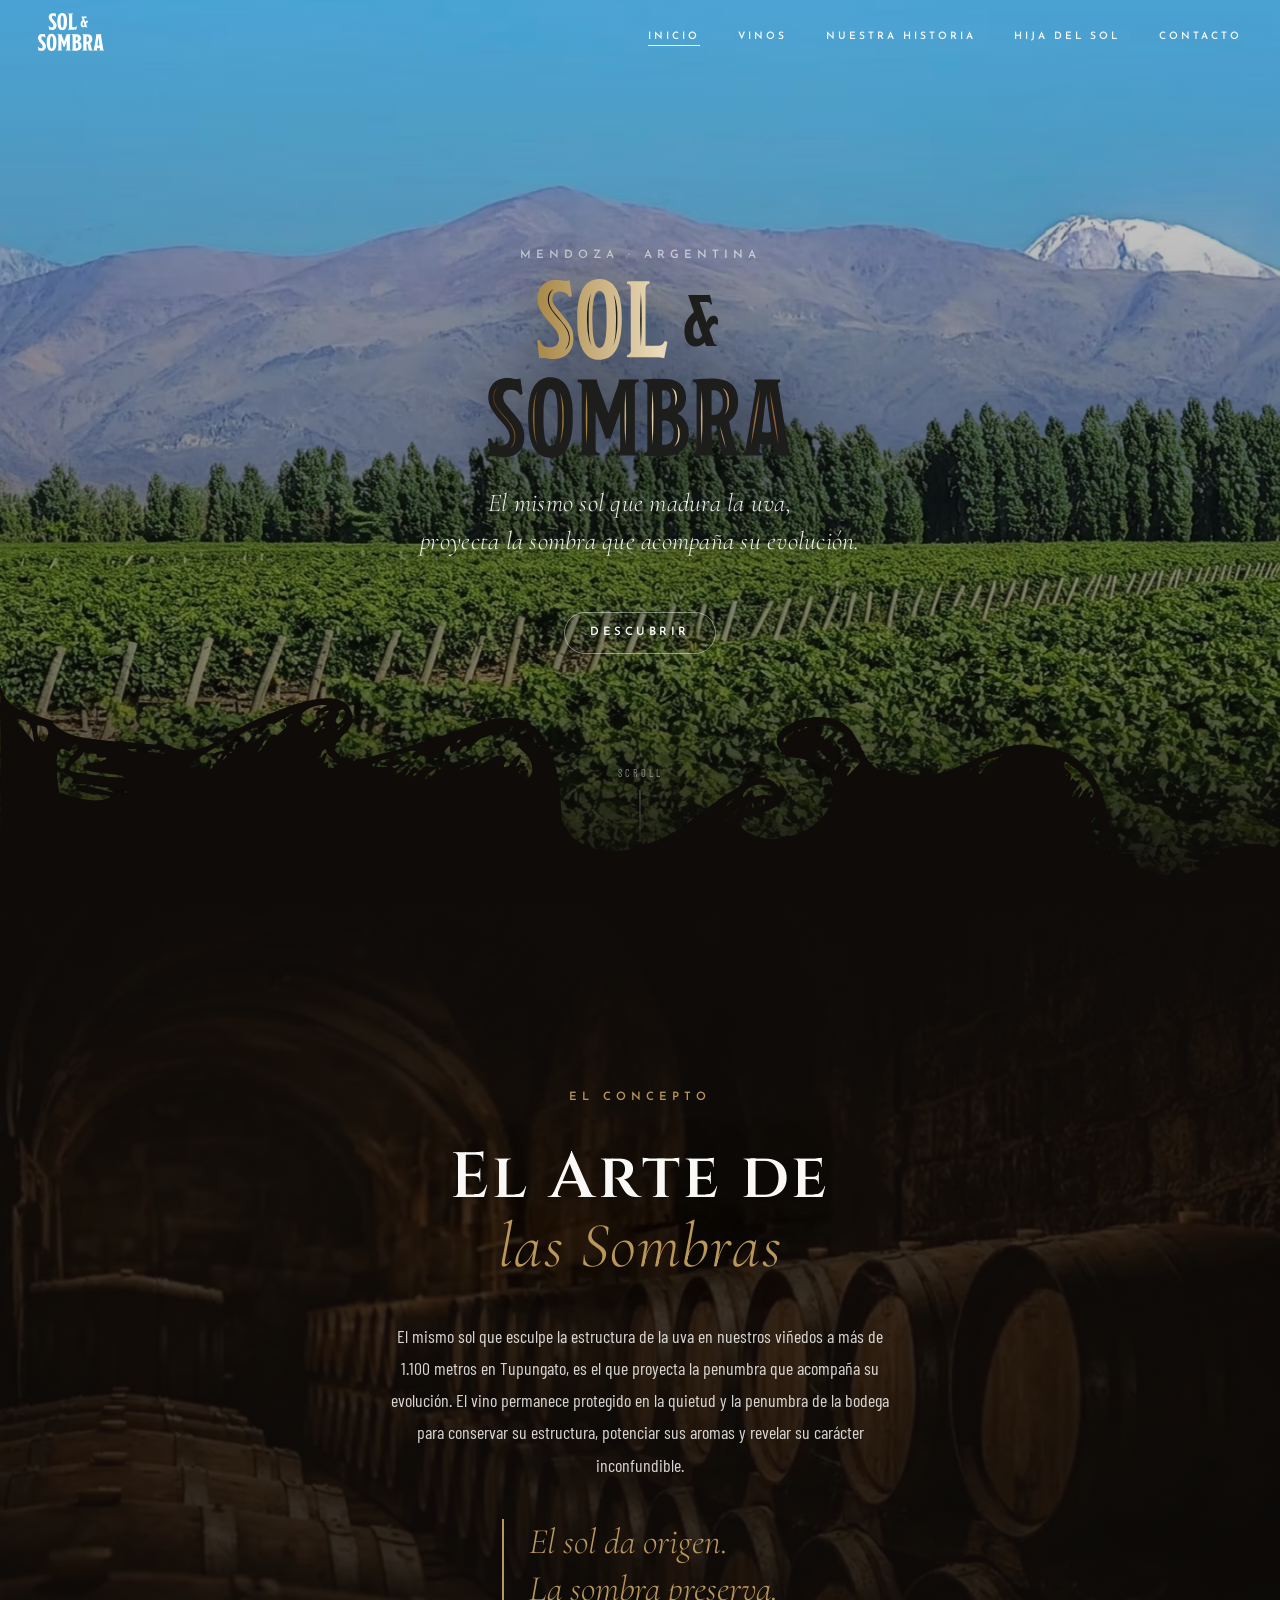
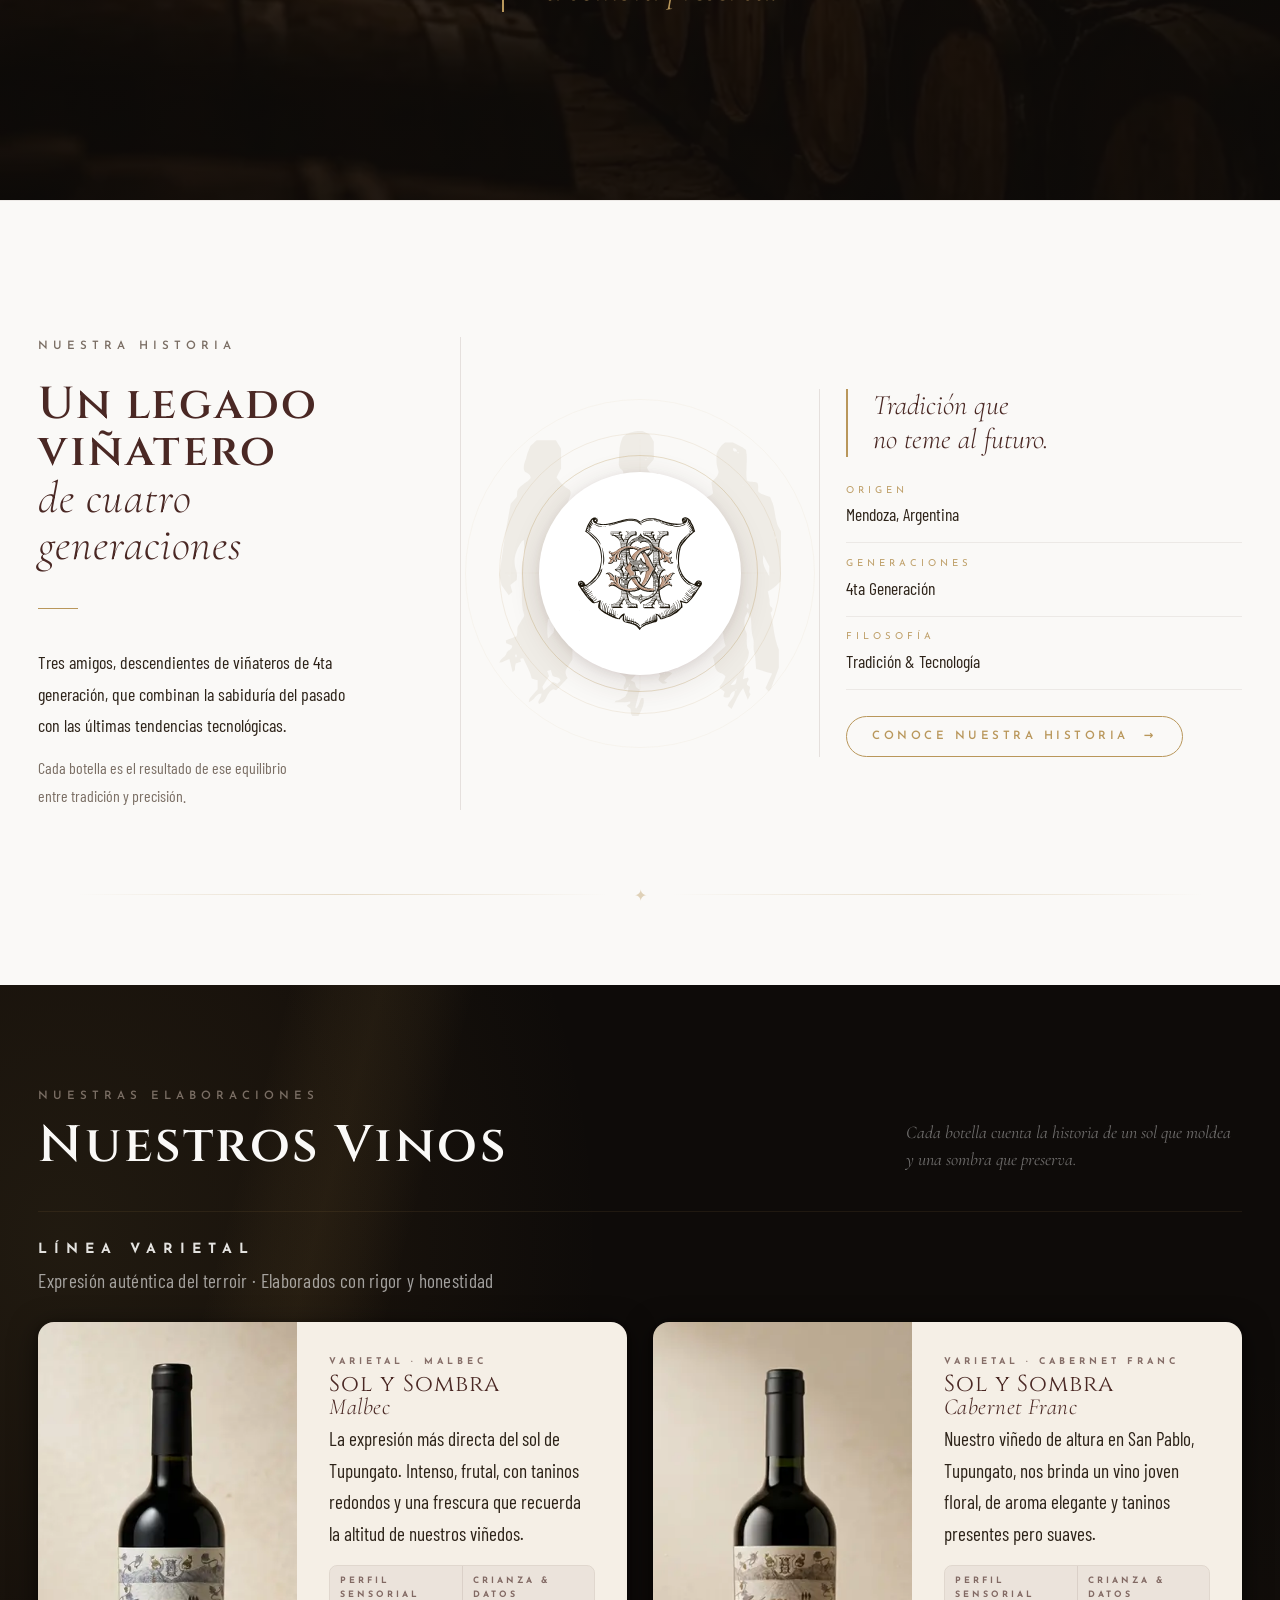
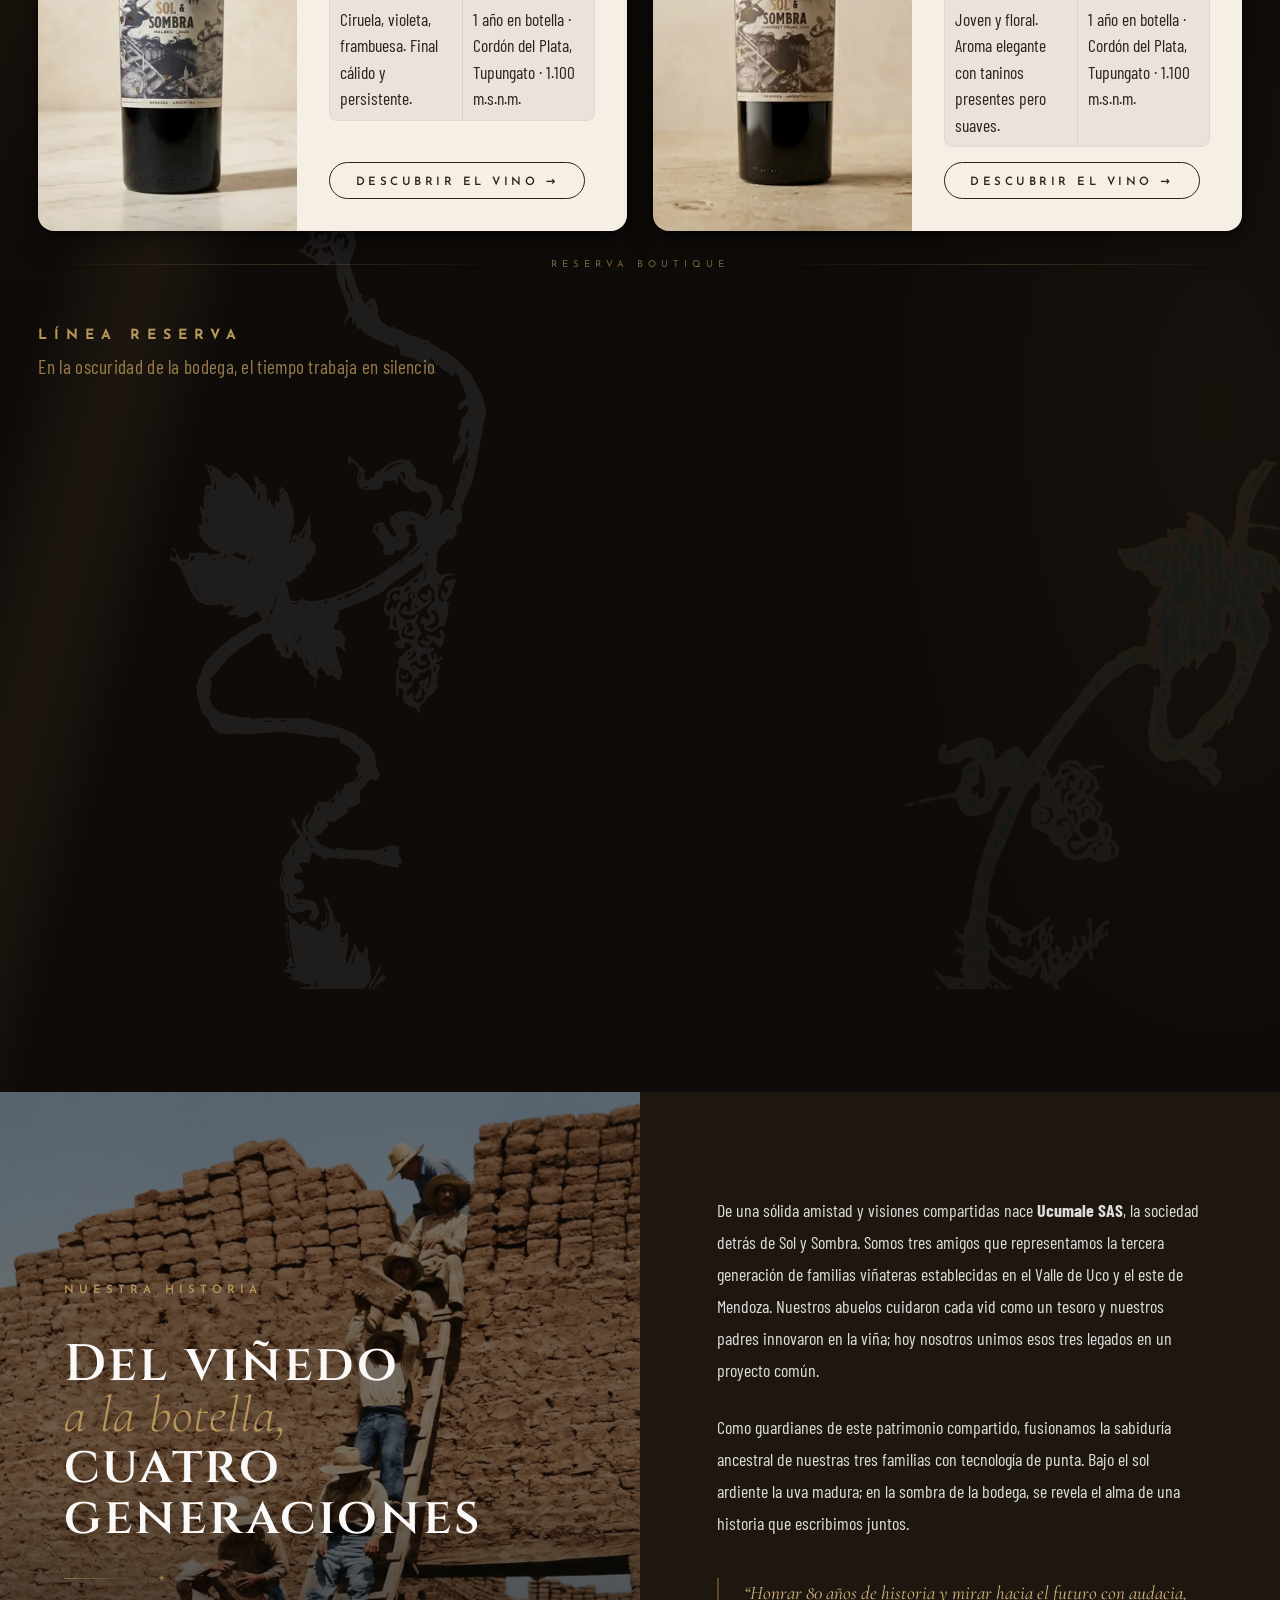
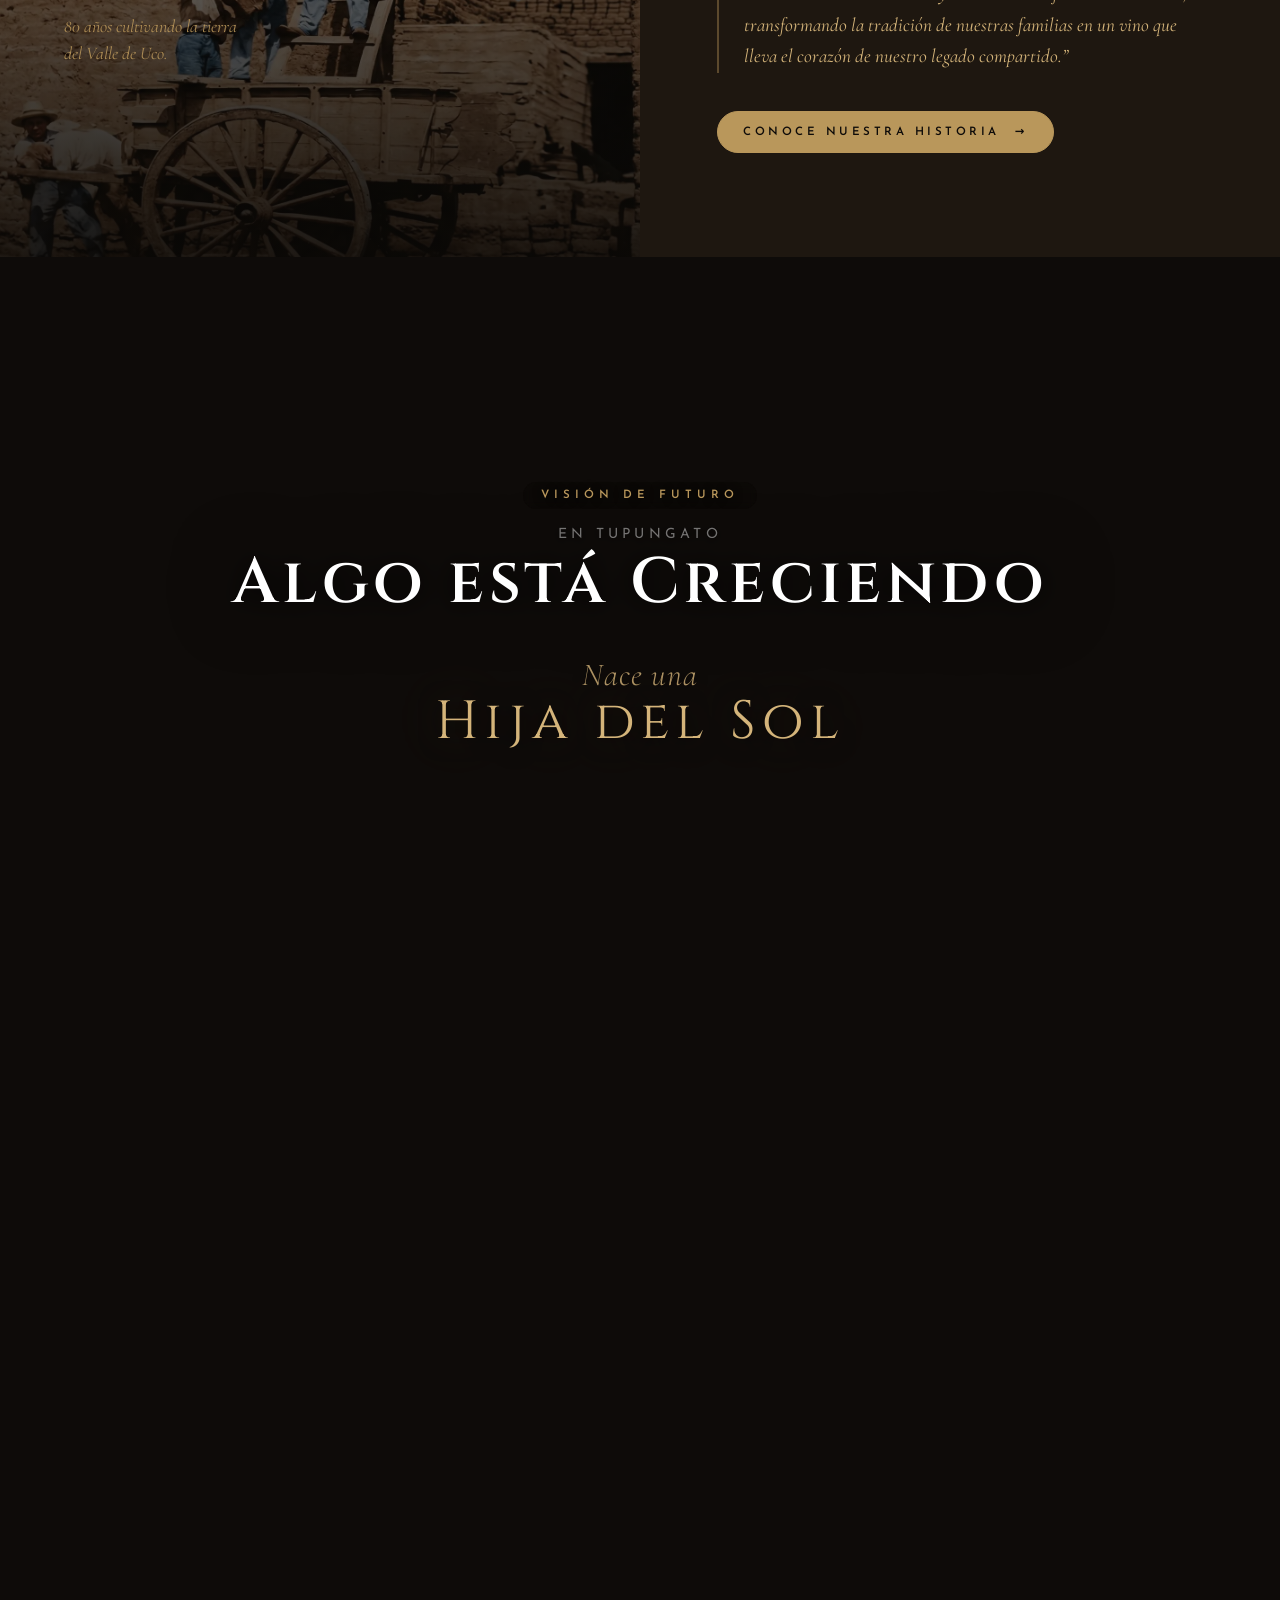
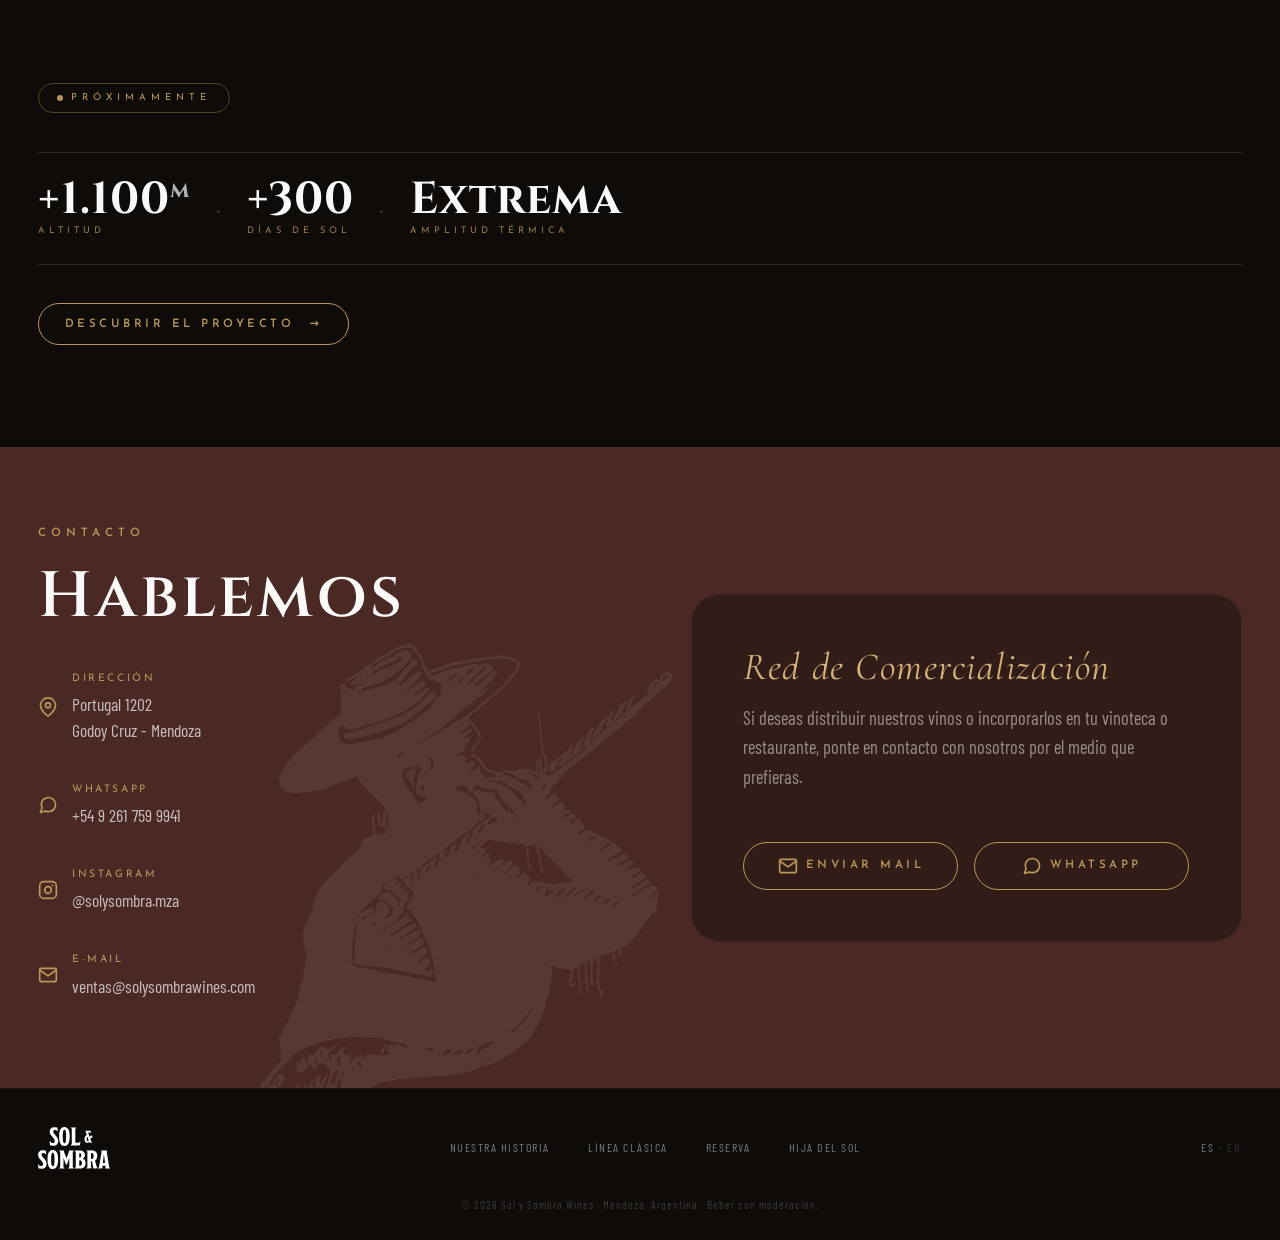
==== commit 4e904d74: "Actualizar correo de contacto a ventas@solysombrawines.com" ====
--- a/index.html
+++ b/index.html
@@ -505,7 +505,7 @@
                             </div>
                             <div class="contacto__item-content">
                                 <em>E-mail</em>
-                                <a href="mailto:solysombra.personal@gmail.com?subject=Consulta%20Sol%20y%20Sombra">solysombra.personal@gmail.com</a>
+                                <a href="mailto:ventas@solysombrawines.com?subject=Consulta%20Sol%20y%20Sombra">ventas@solysombrawines.com</a>
                             </div>
                         </div>
                     </div>
@@ -515,7 +515,7 @@
                     <h3 class="contacto__news-title">Red de Comercialización</h3>
                     <p class="contacto__news-desc">Si deseas distribuir nuestros vinos o incorporarlos en tu vinoteca o restaurante, ponte en contacto con nosotros por el medio que prefieras.</p>
                     <div class="contacto__news-actions">
-                        <a href="mailto:solysombra.personal@gmail.com?subject=Consulta%20Comercial%20-%20Sol%20y%20Sombra" class="btn btn--outline-gold">
+                        <a href="mailto:ventas@solysombrawines.com?subject=Consulta%20Comercial%20-%20Sol%20y%20Sombra" class="btn btn--outline-gold">
                             <svg xmlns="http://www.w3.org/2000/svg" width="20" height="20" viewBox="0 0 24 24" fill="none" stroke="currentColor" stroke-width="2" stroke-linecap="round" stroke-linejoin="round"><path d="M4 4h16c1.1 0 2 .9 2 2v12c0 1.1-.9 2-2 2H4c-1.1 0-2-.9-2-2V6c0-1.1.9-2 2-2z"></path><polyline points="22,6 12,13 2,6"></polyline></svg>
                             Enviar Mail
                         </a>
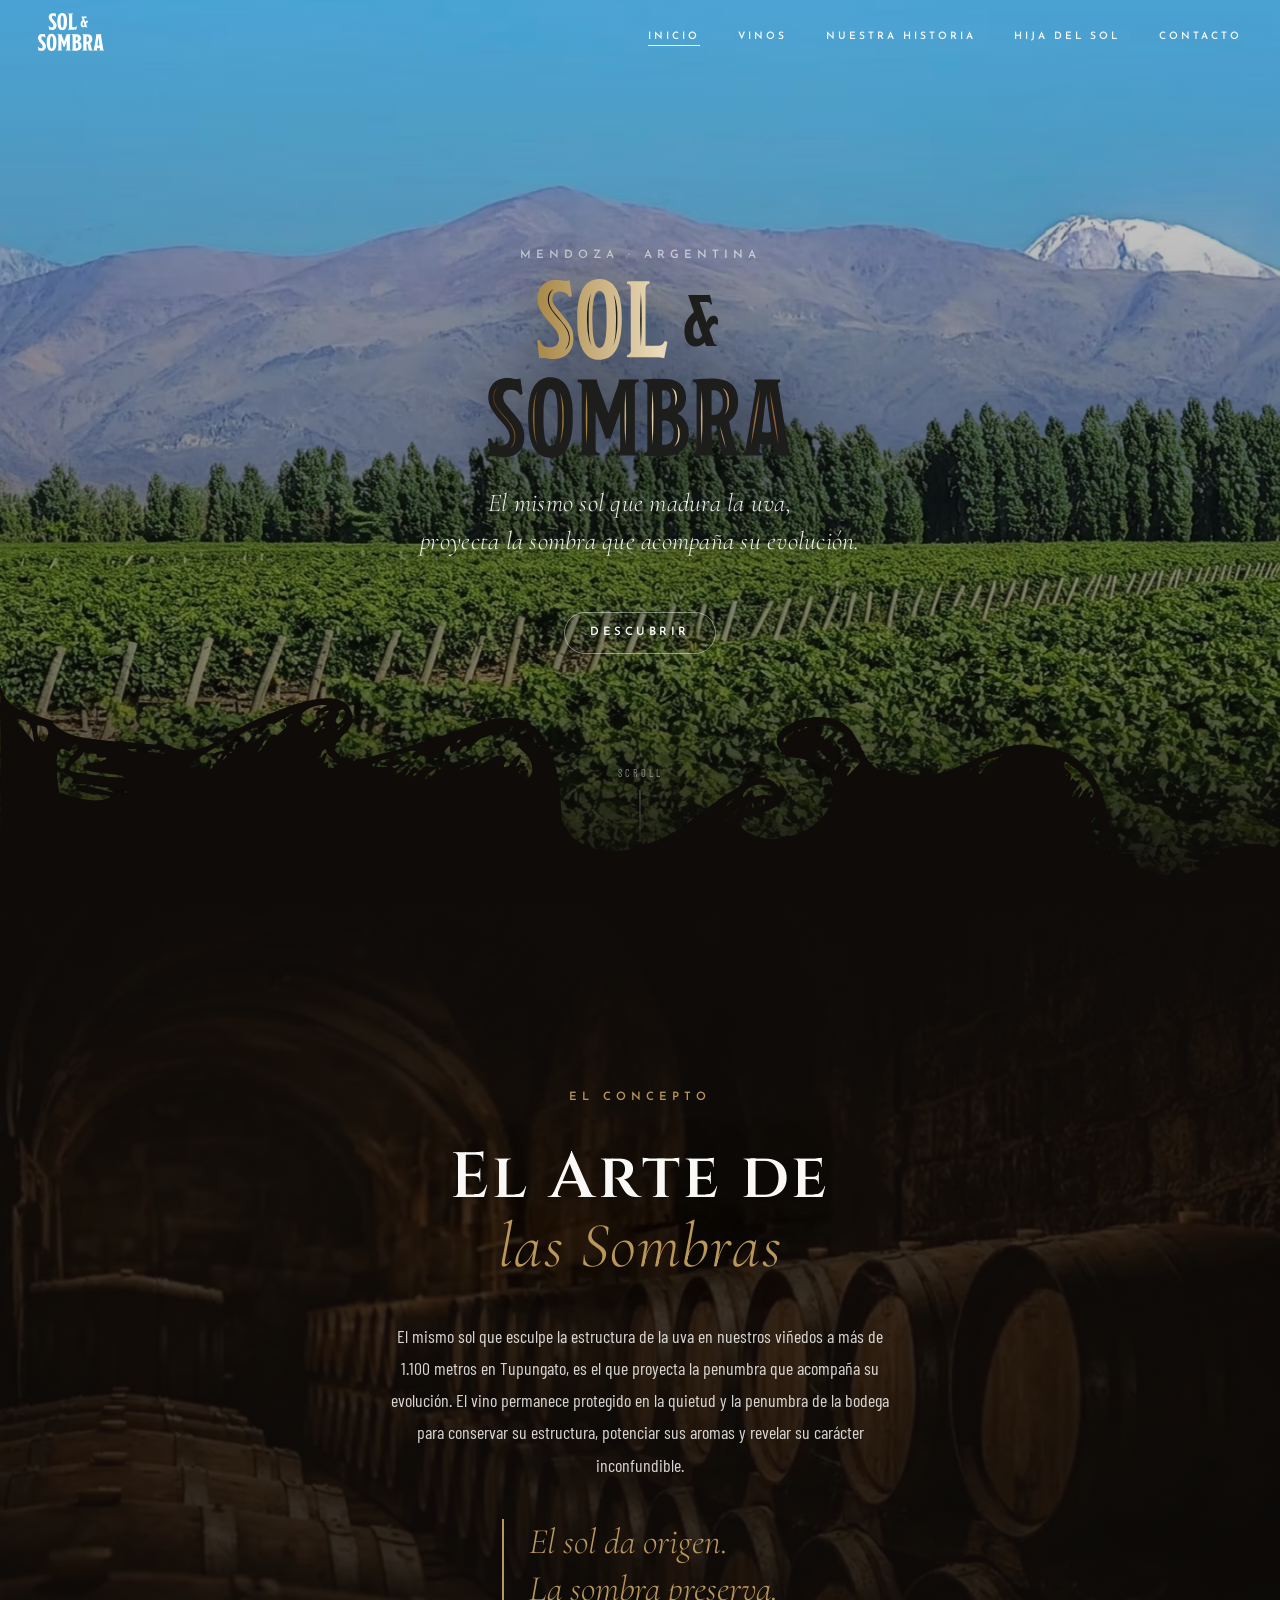
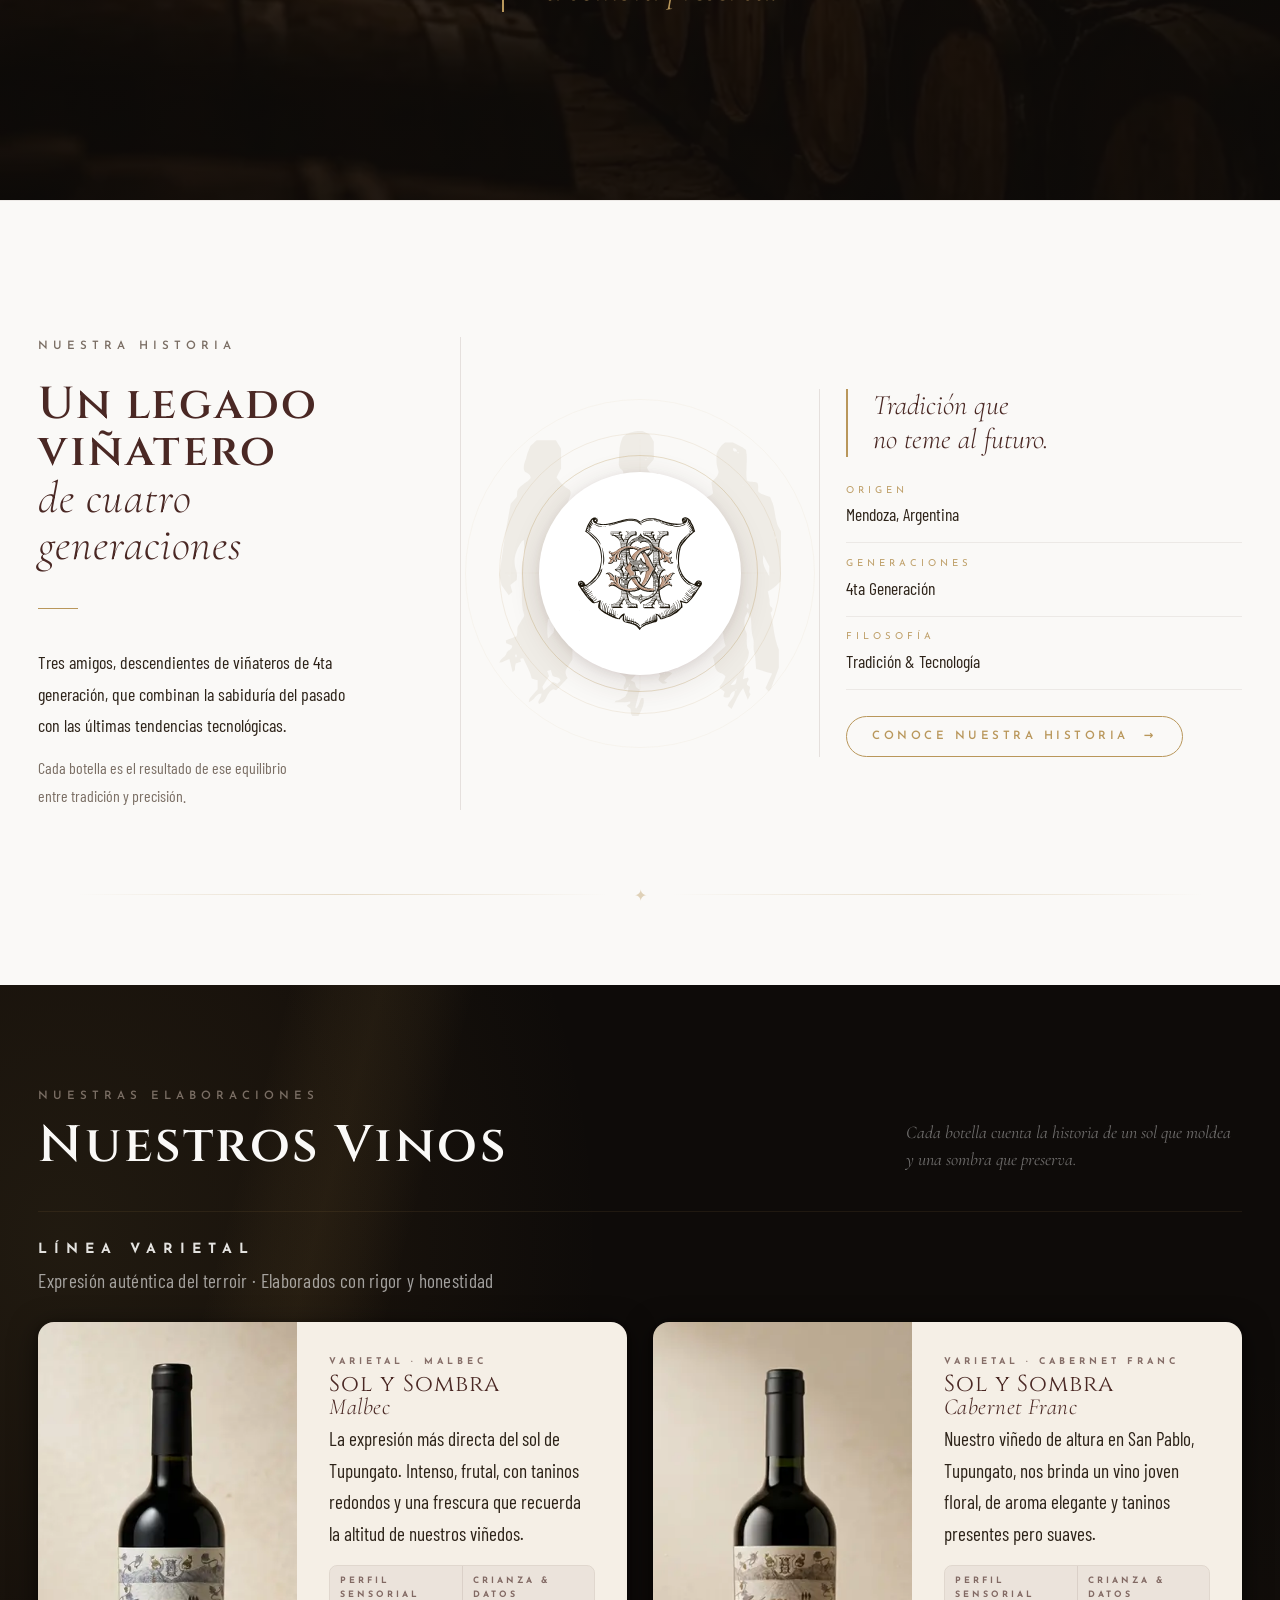
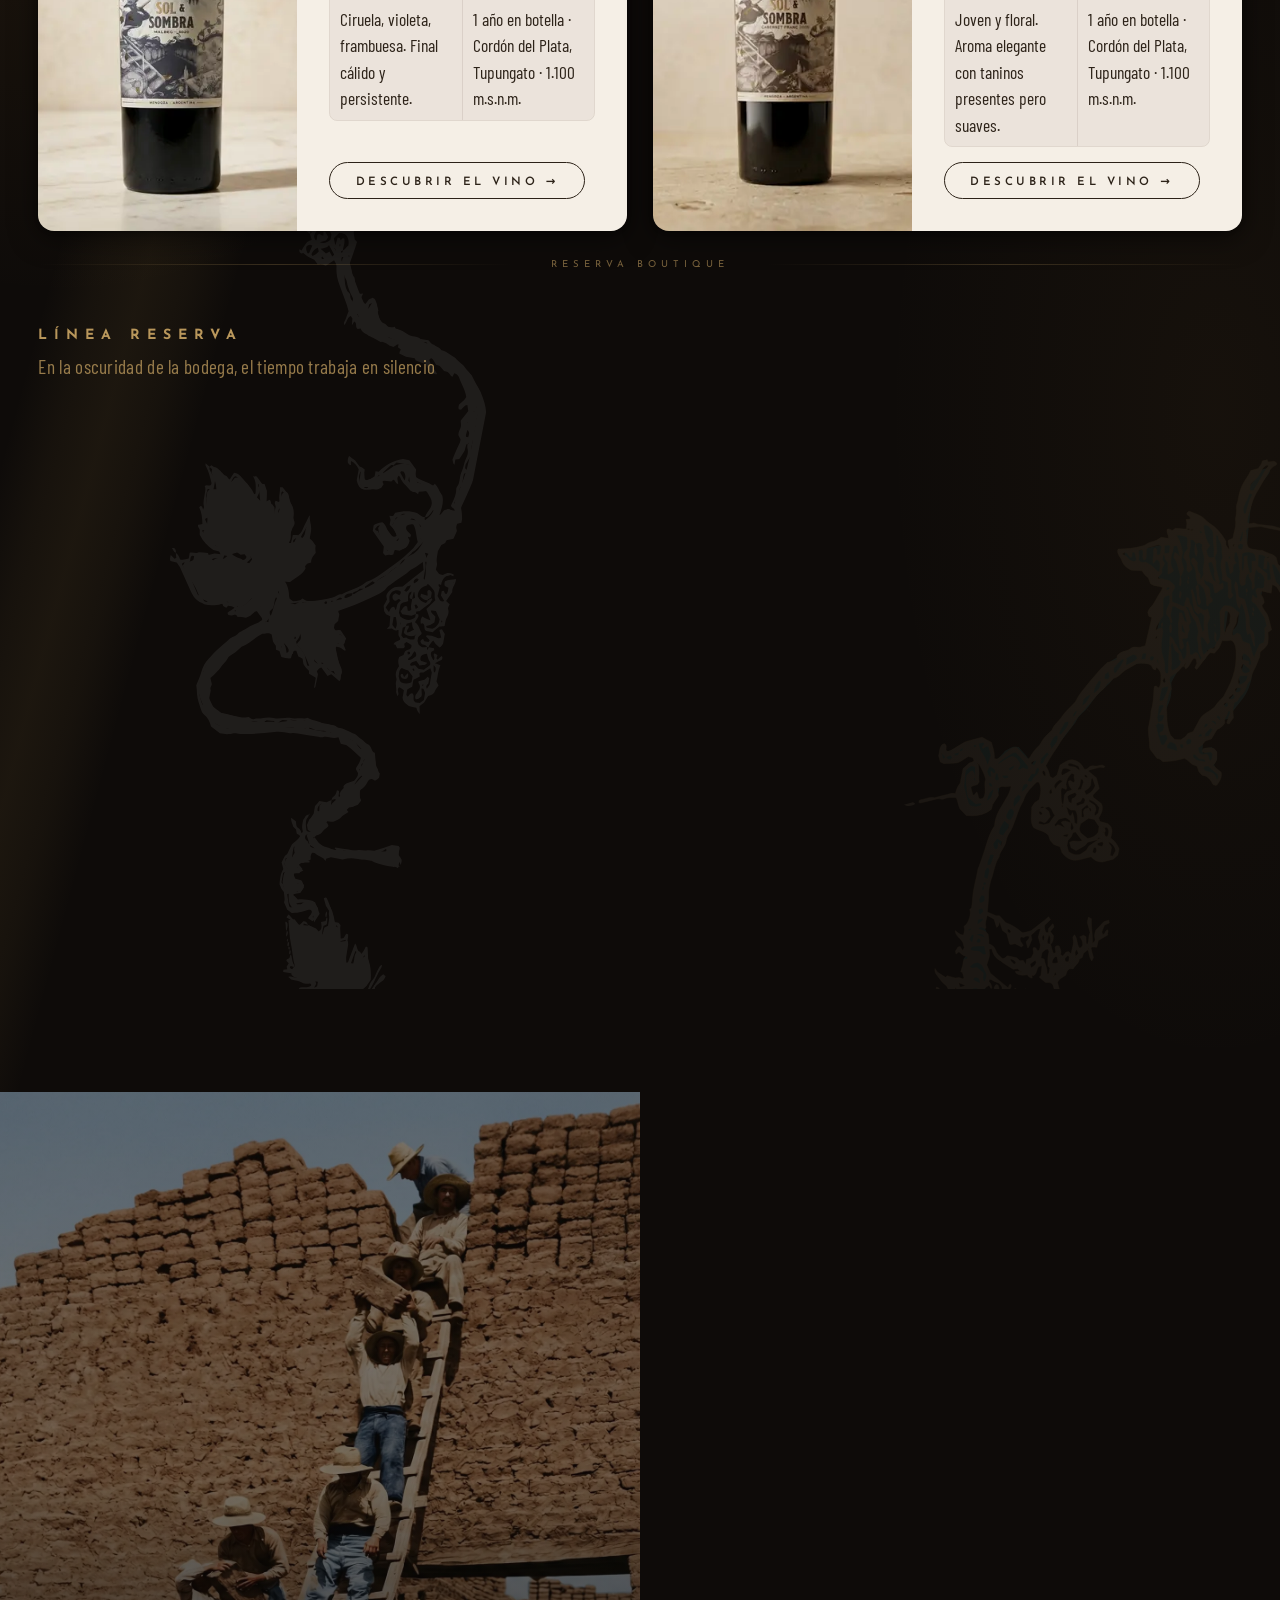
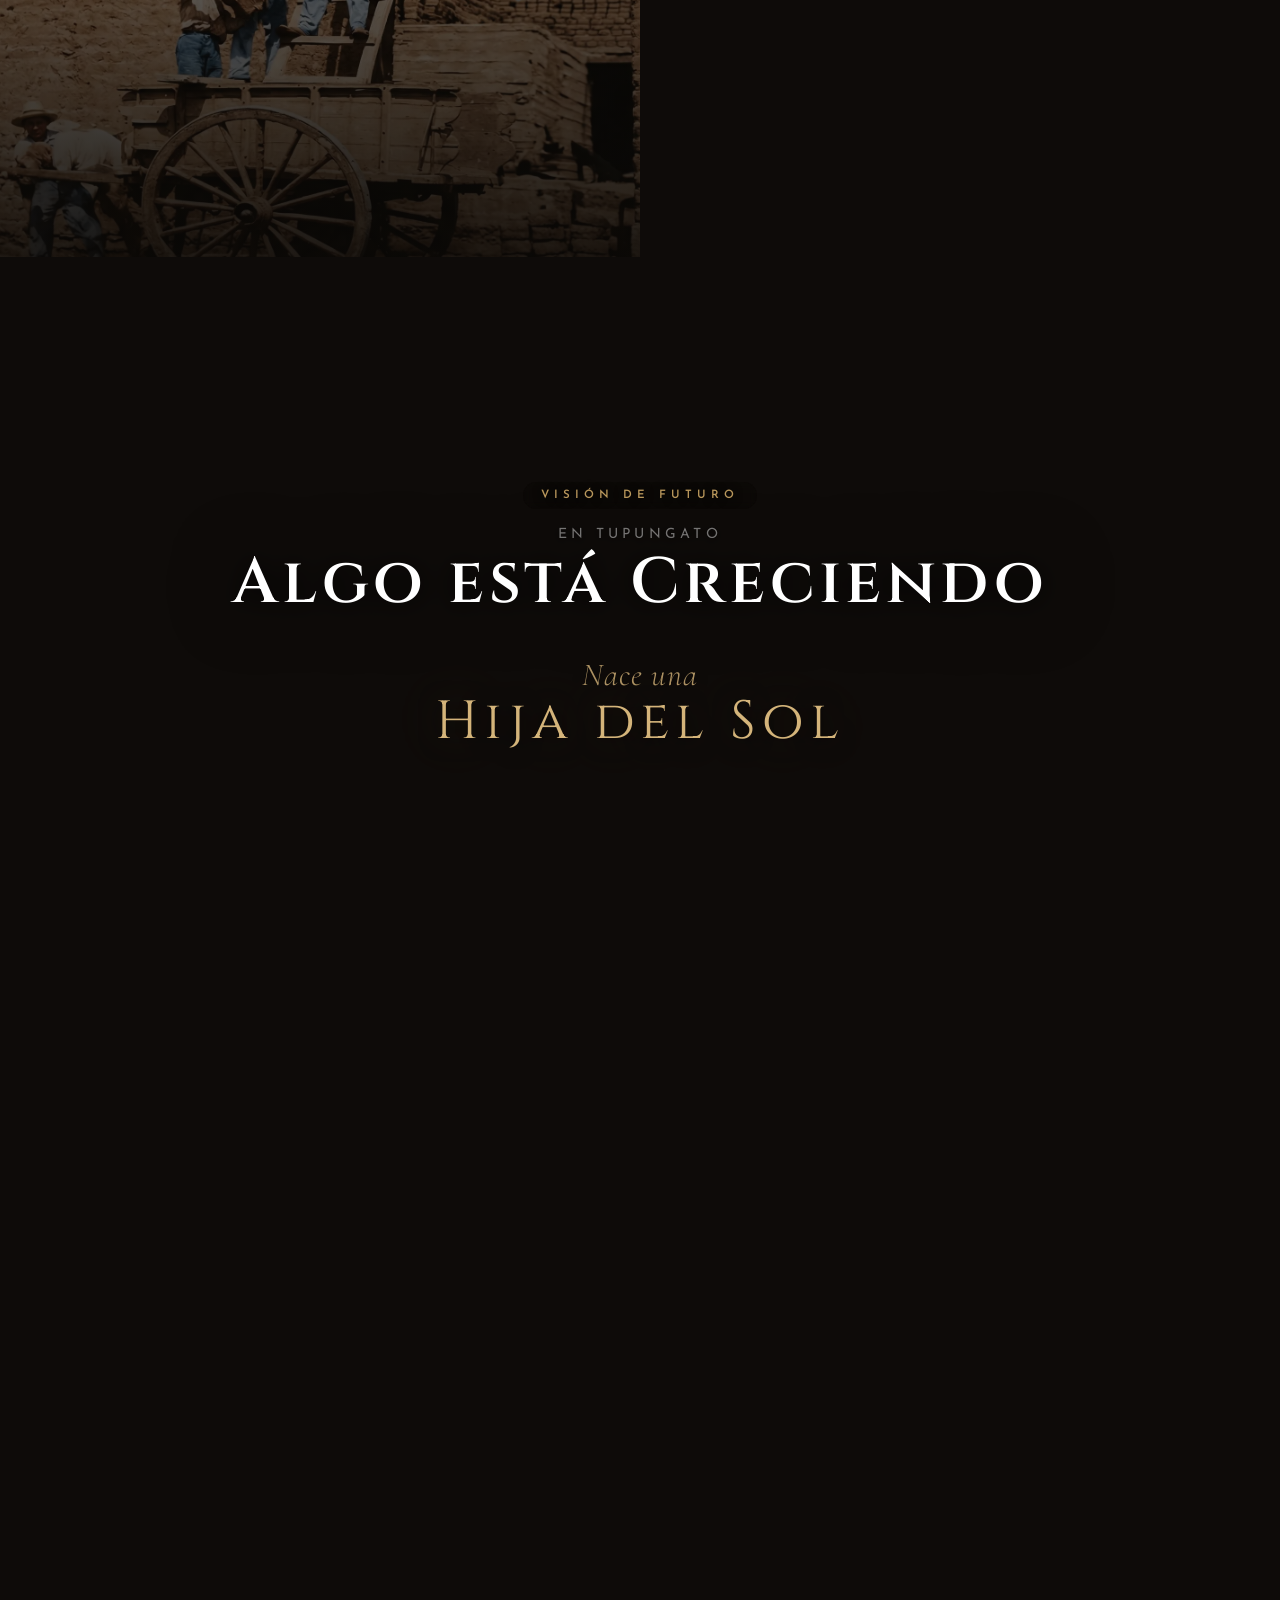
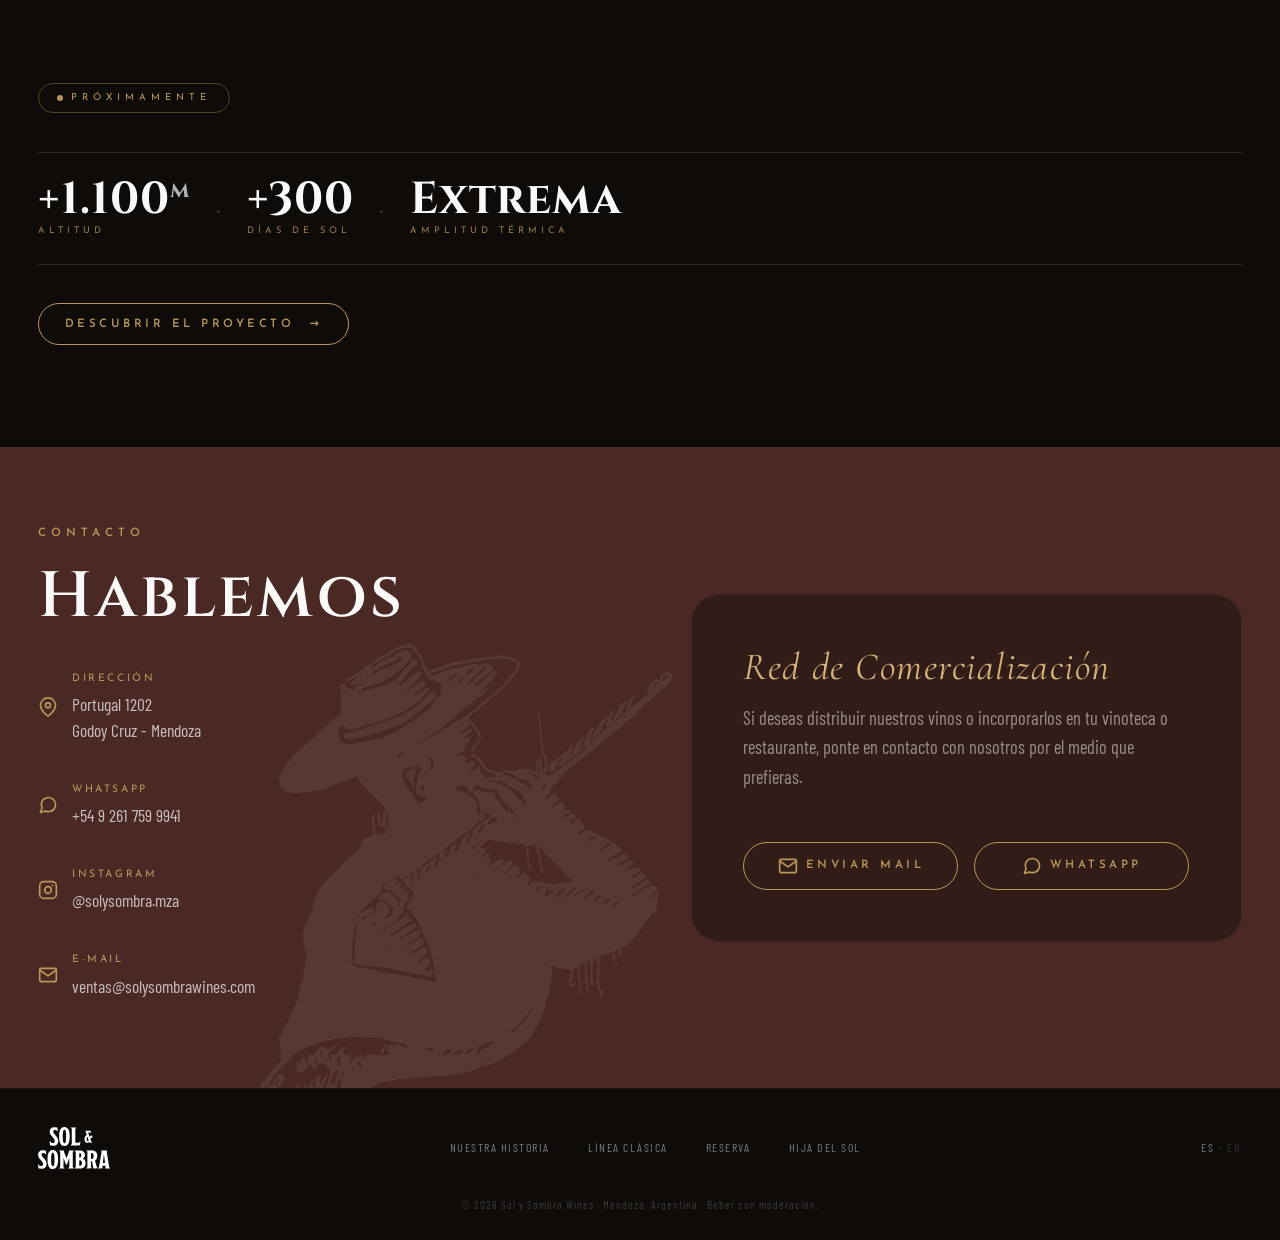
==== commit cb626b2e: "refactor: trigger build with owner signature" ====
--- a/index.html
+++ b/index.html
@@ -581,4 +581,4 @@
     <script src="script.js"></script>
 </body>
 
-</html>+<!-- build trigger --></html>
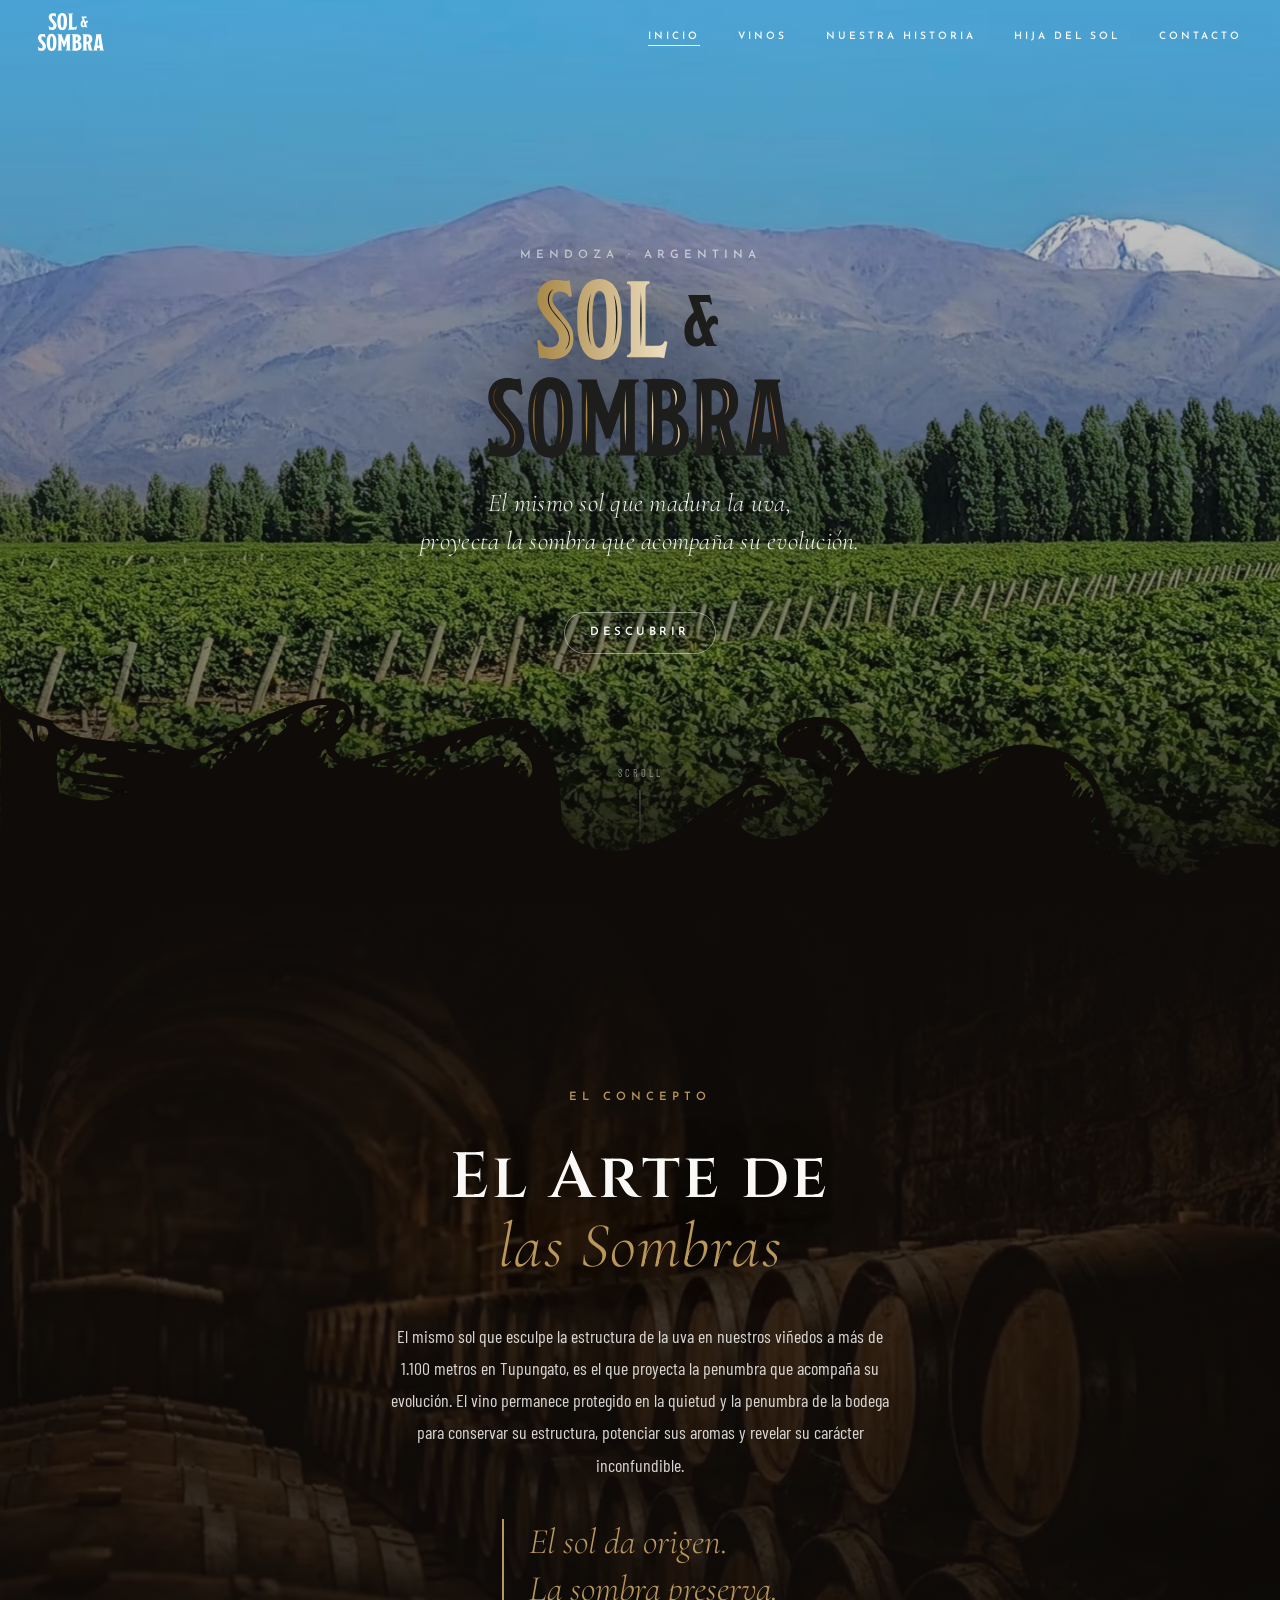
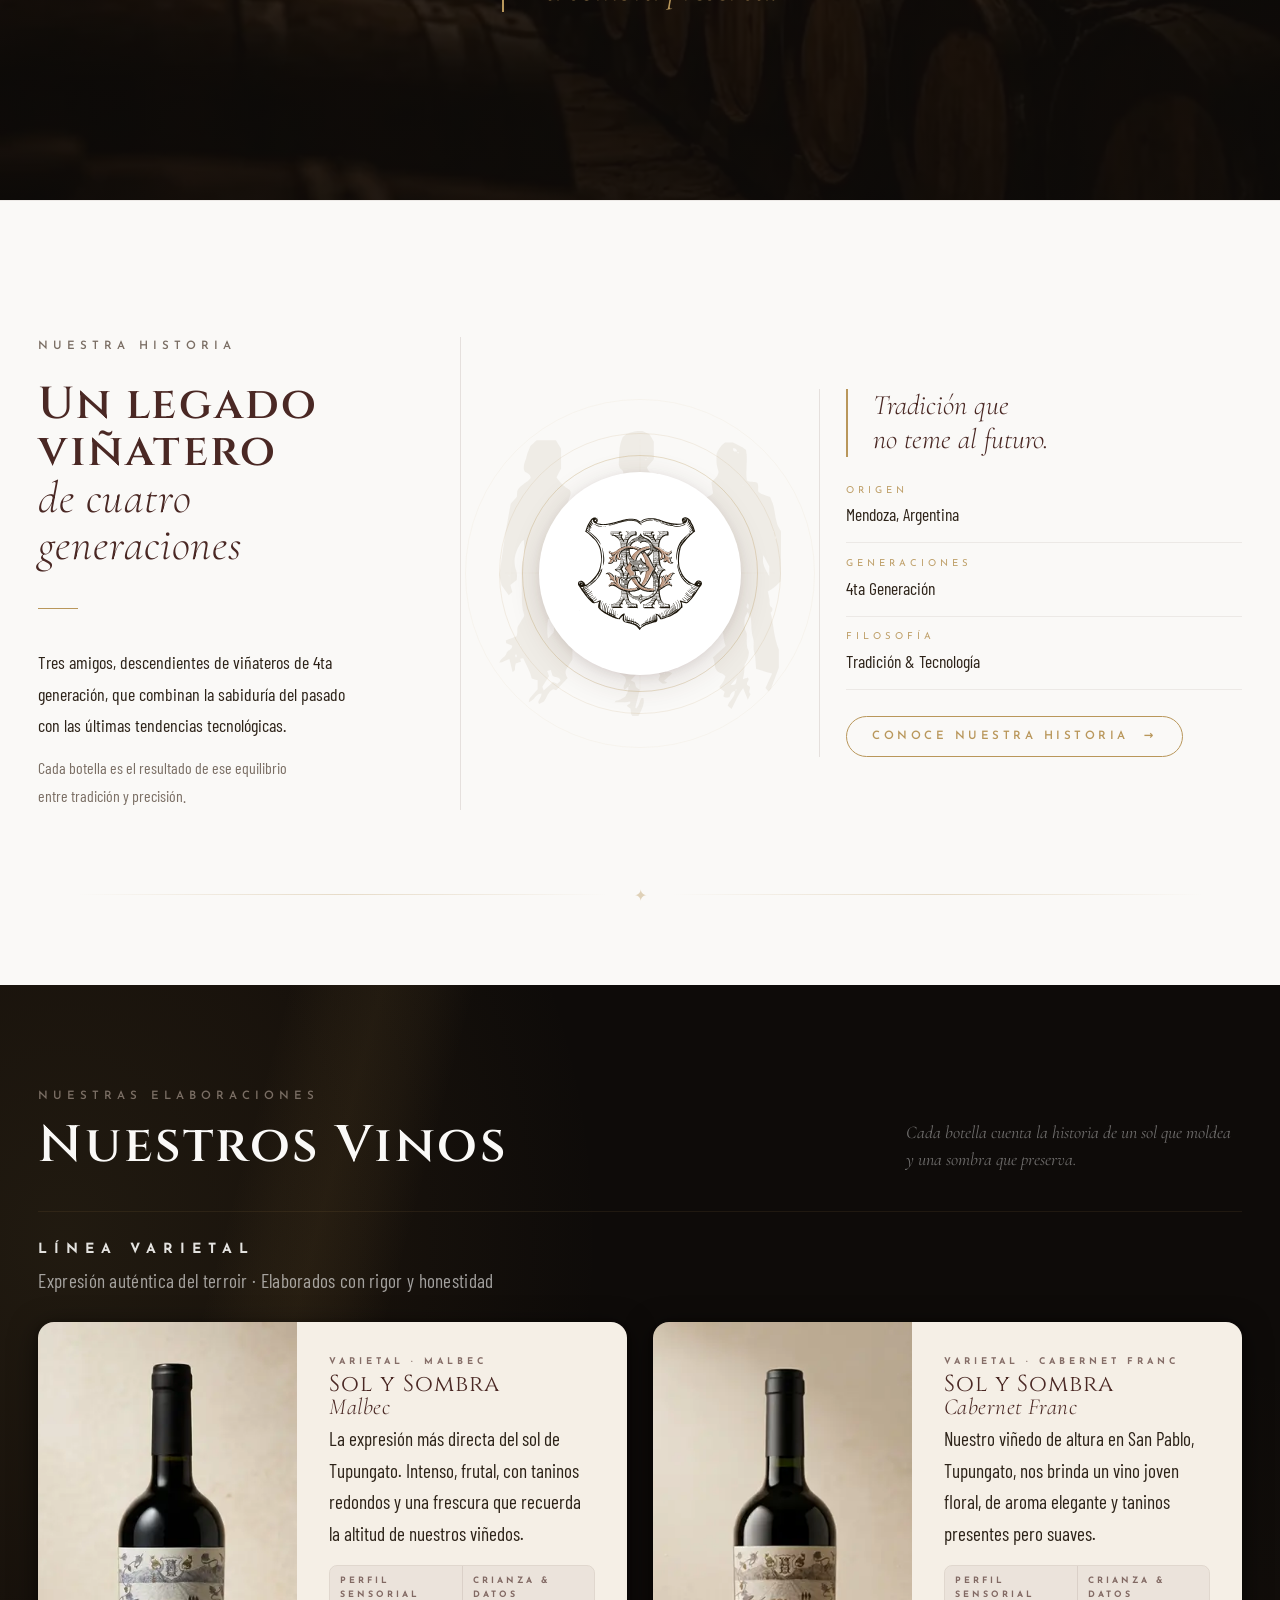
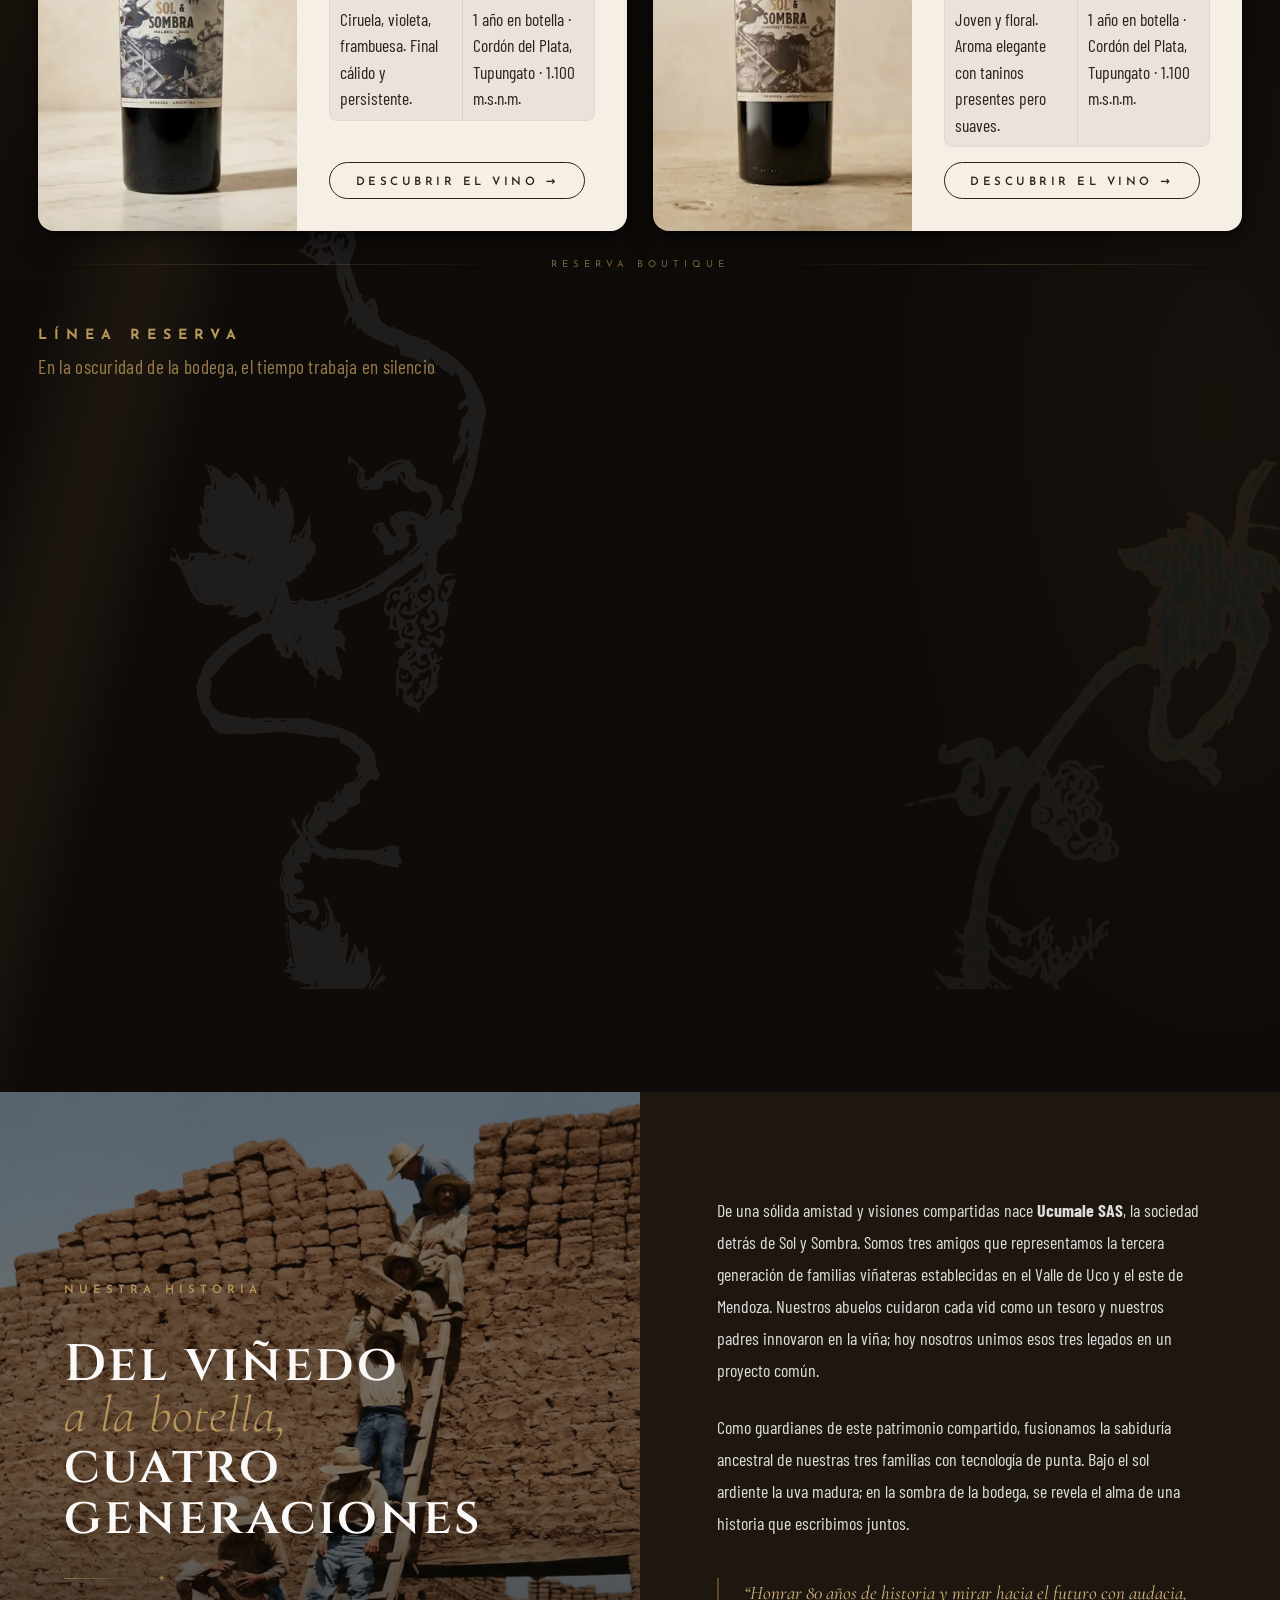
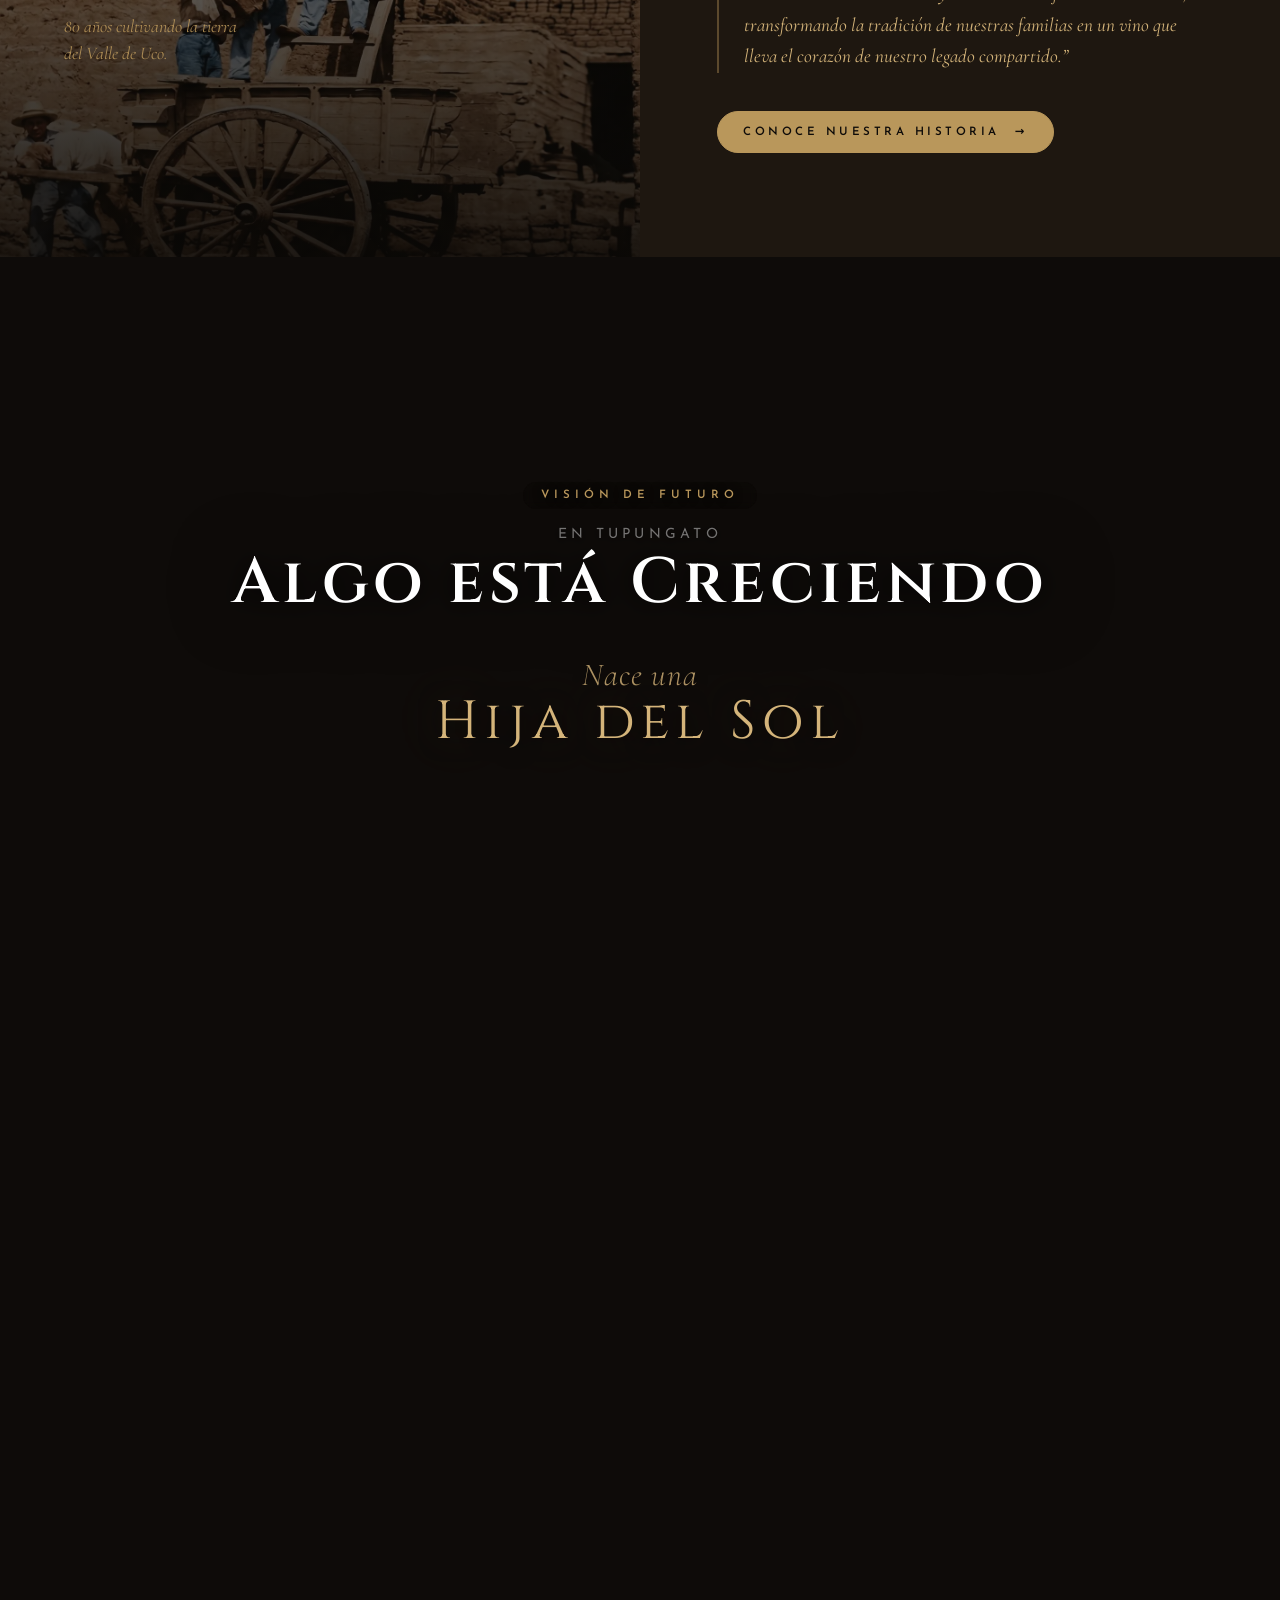
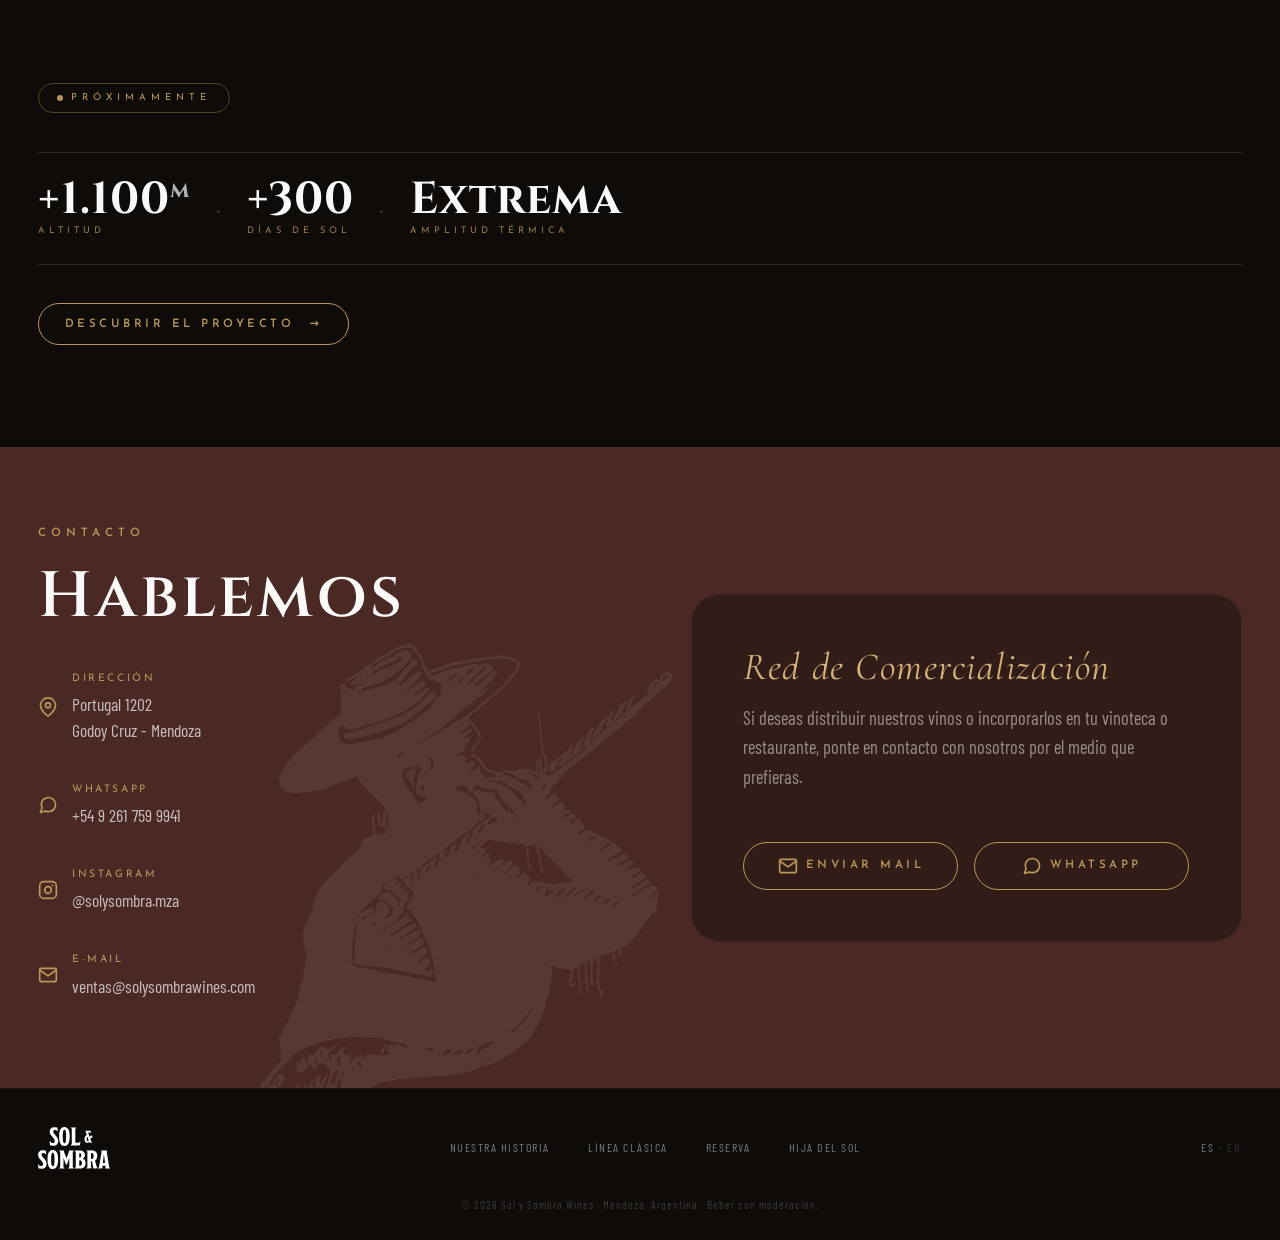
==== commit a399e7e3: "feat: add interactive navigation, scroll animations, and wine modal functionality with new assets an" ====
--- a/index.html
+++ b/index.html
@@ -293,7 +293,7 @@
                                     <span class="wine-card__tag wine-card__tag--gold">Reserva Boutique · Malbec</span>
                                     <h3 class="wine-card__name wine-card__name--light">Sol y Sombra<br><em>Reserva
                                             Malbec</em></h3>
-                                    <p class="wine-card__desc wine-card__desc--light">Edición limitada. Criado en fudres de hormigón para el intercambio de aire y crianza en botella. La paciencia de la sombra condensada en cada sorbo.</p>
+                                    <p class="wine-card__desc wine-card__desc--light">Edición limitada. Criado en fudres de hormigón y 15% en barrica de roble para el intercambio de aire y crianza en botella. La paciencia de la sombra condensada en cada sorbo.</p>
                                 </header>
                                 <div class="wine-card__notes wine-card__notes--dark">
                                     <div class="wine-card__note-cell wine-card__note-cell--dark">
@@ -305,7 +305,7 @@
                                     <div class="wine-card__note-cell wine-card__note-cell--dark">
                                         <span class="wine-card__note-label wine-card__note-label--gold">Crianza &amp;
                                             Datos</span>
-                                        <p class="wine-card__note-text wine-card__note-text--light">Fudres de hormigón · Tupungato · Edición limitada</p>
+                                        <p class="wine-card__note-text wine-card__note-text--light">Fudres de hormigón y 15% roble · Tupungato · Edición limitada</p>
                                     </div>
                                 </div>
                                 <button class="btn btn--outline-gold wine-card__cta js-open-wine-modal"
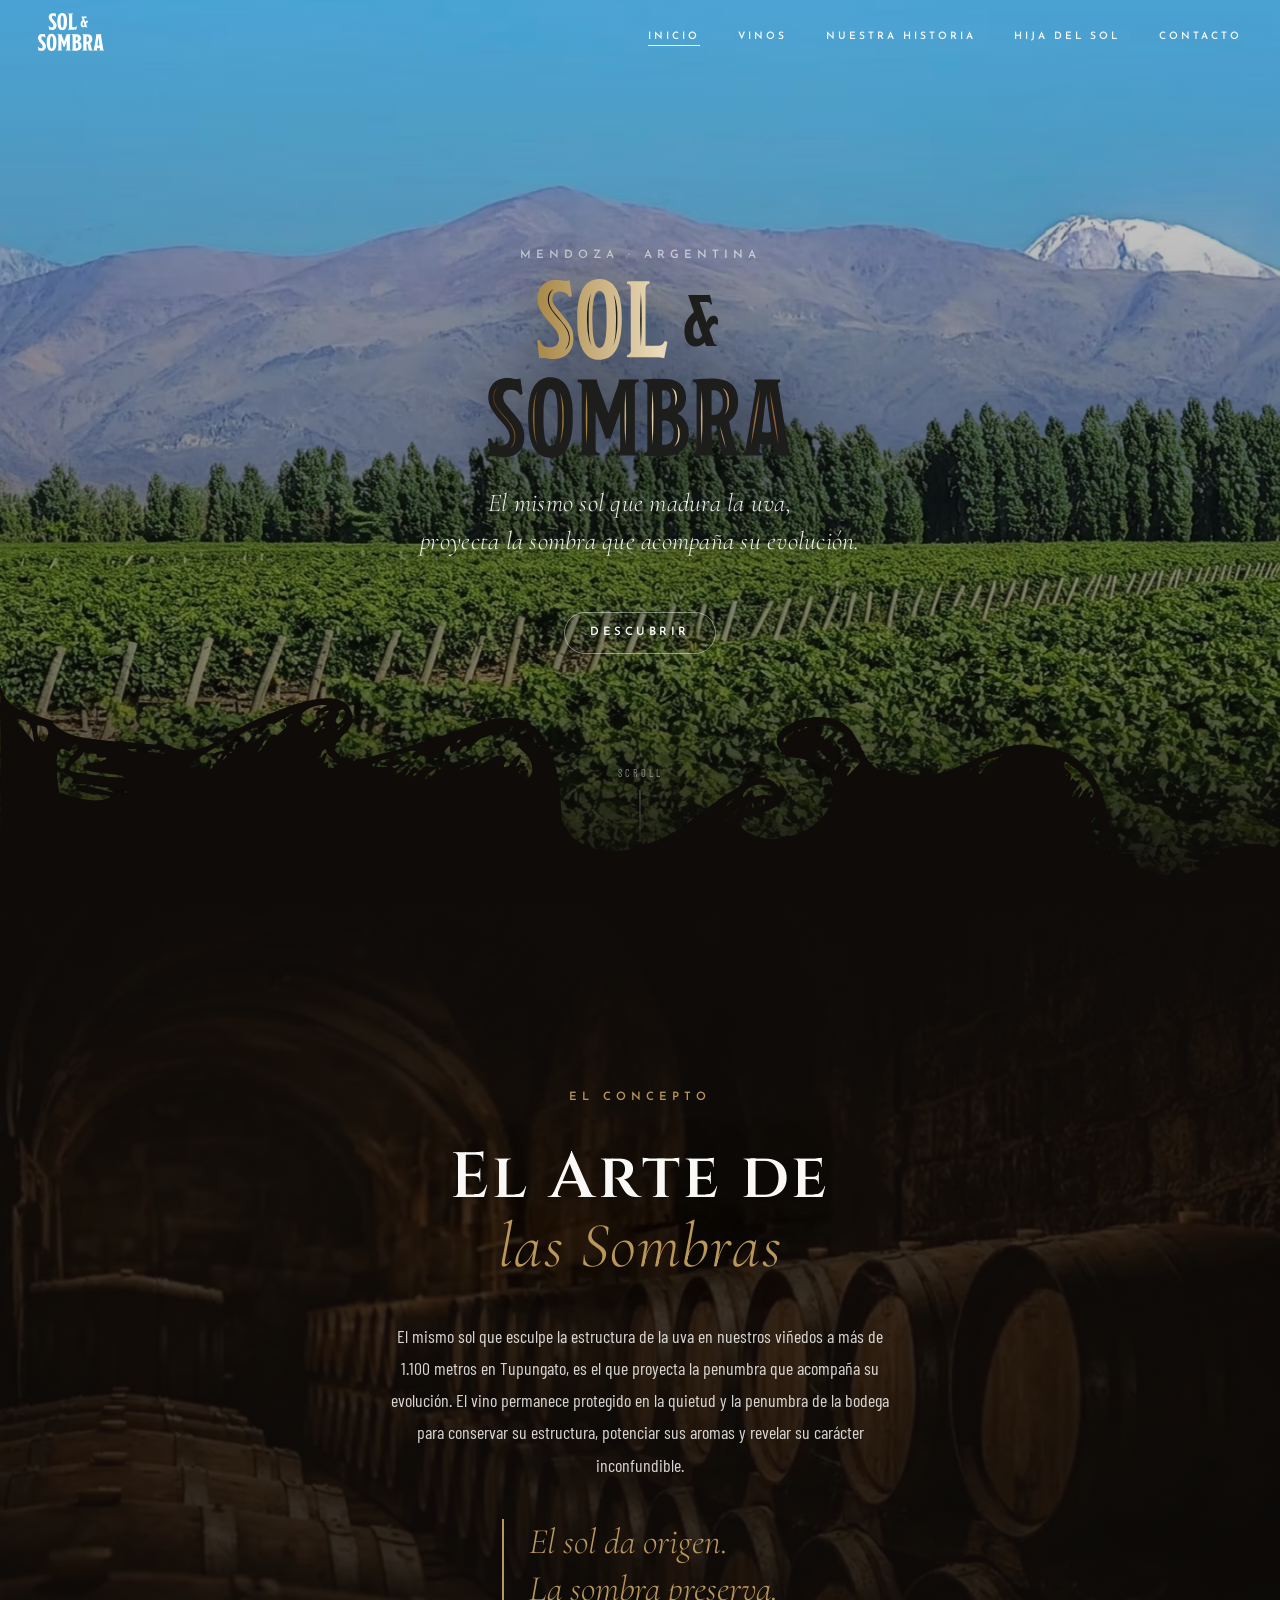
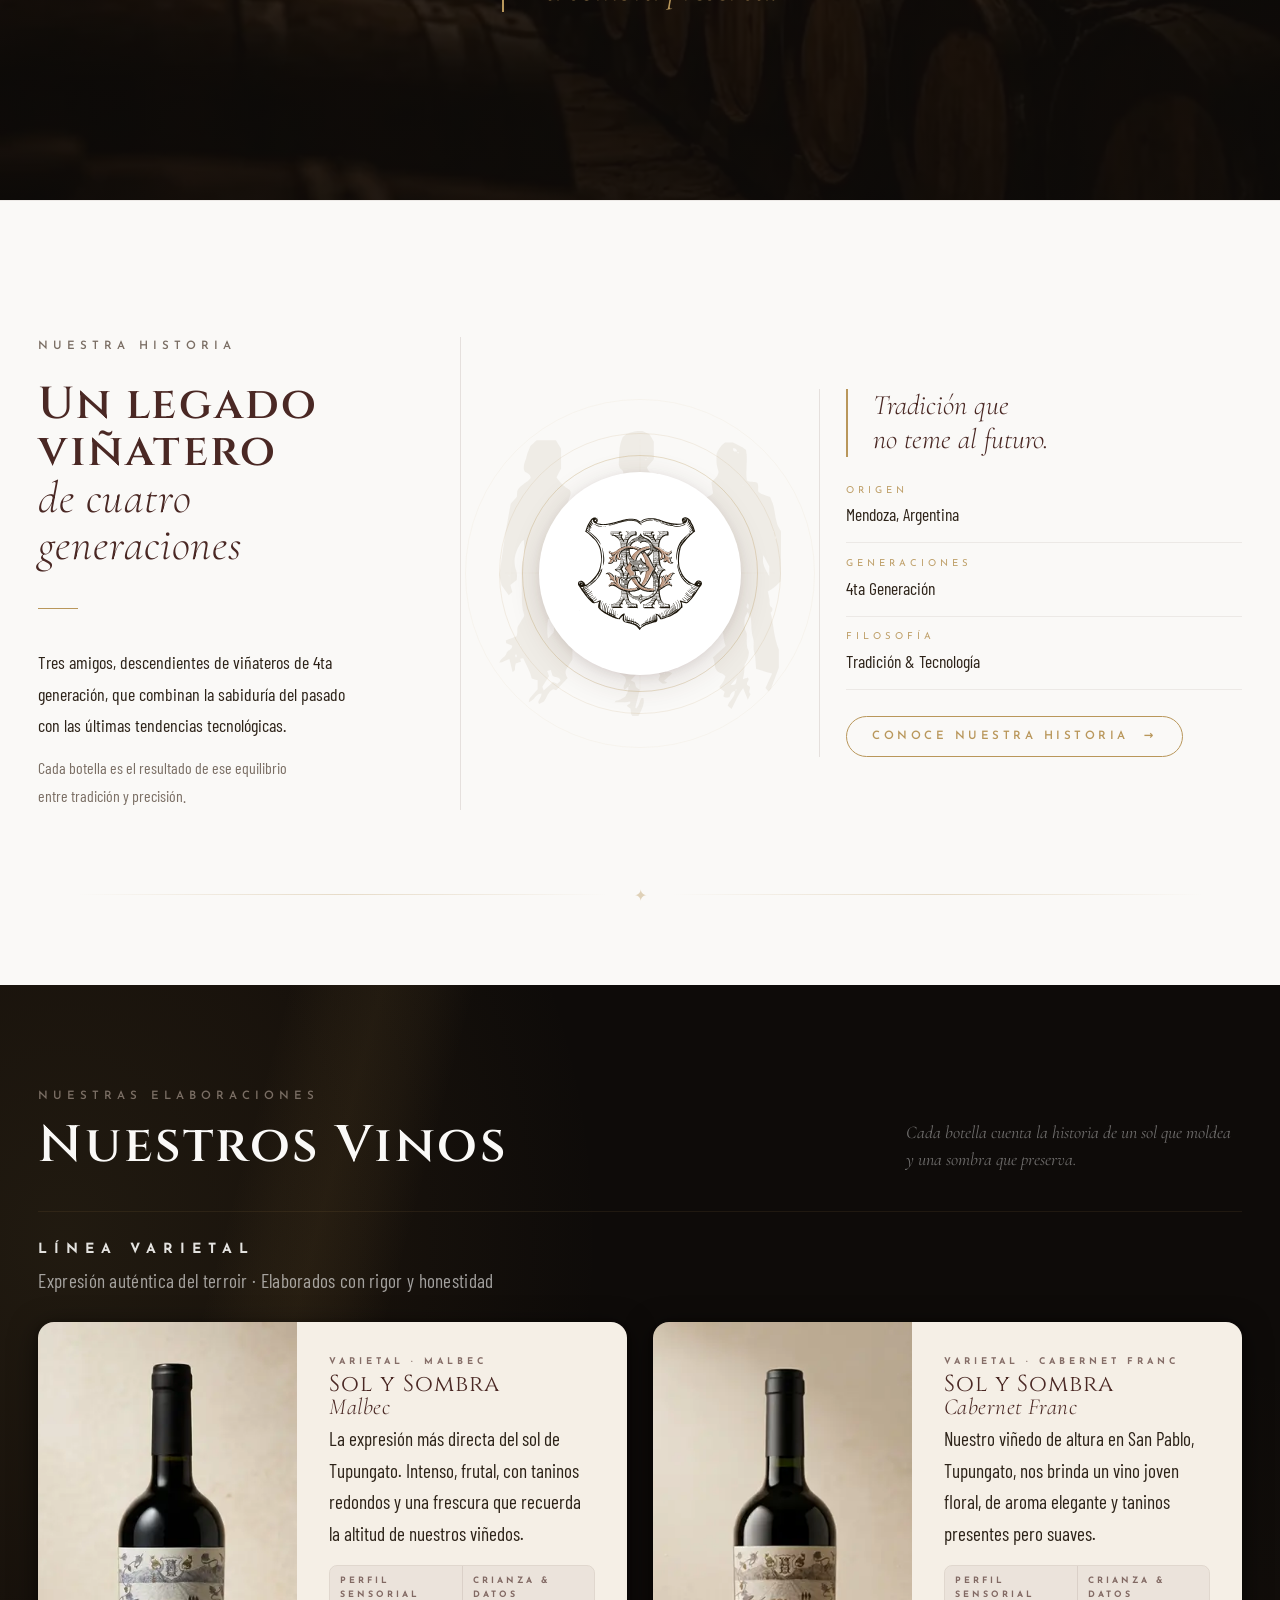
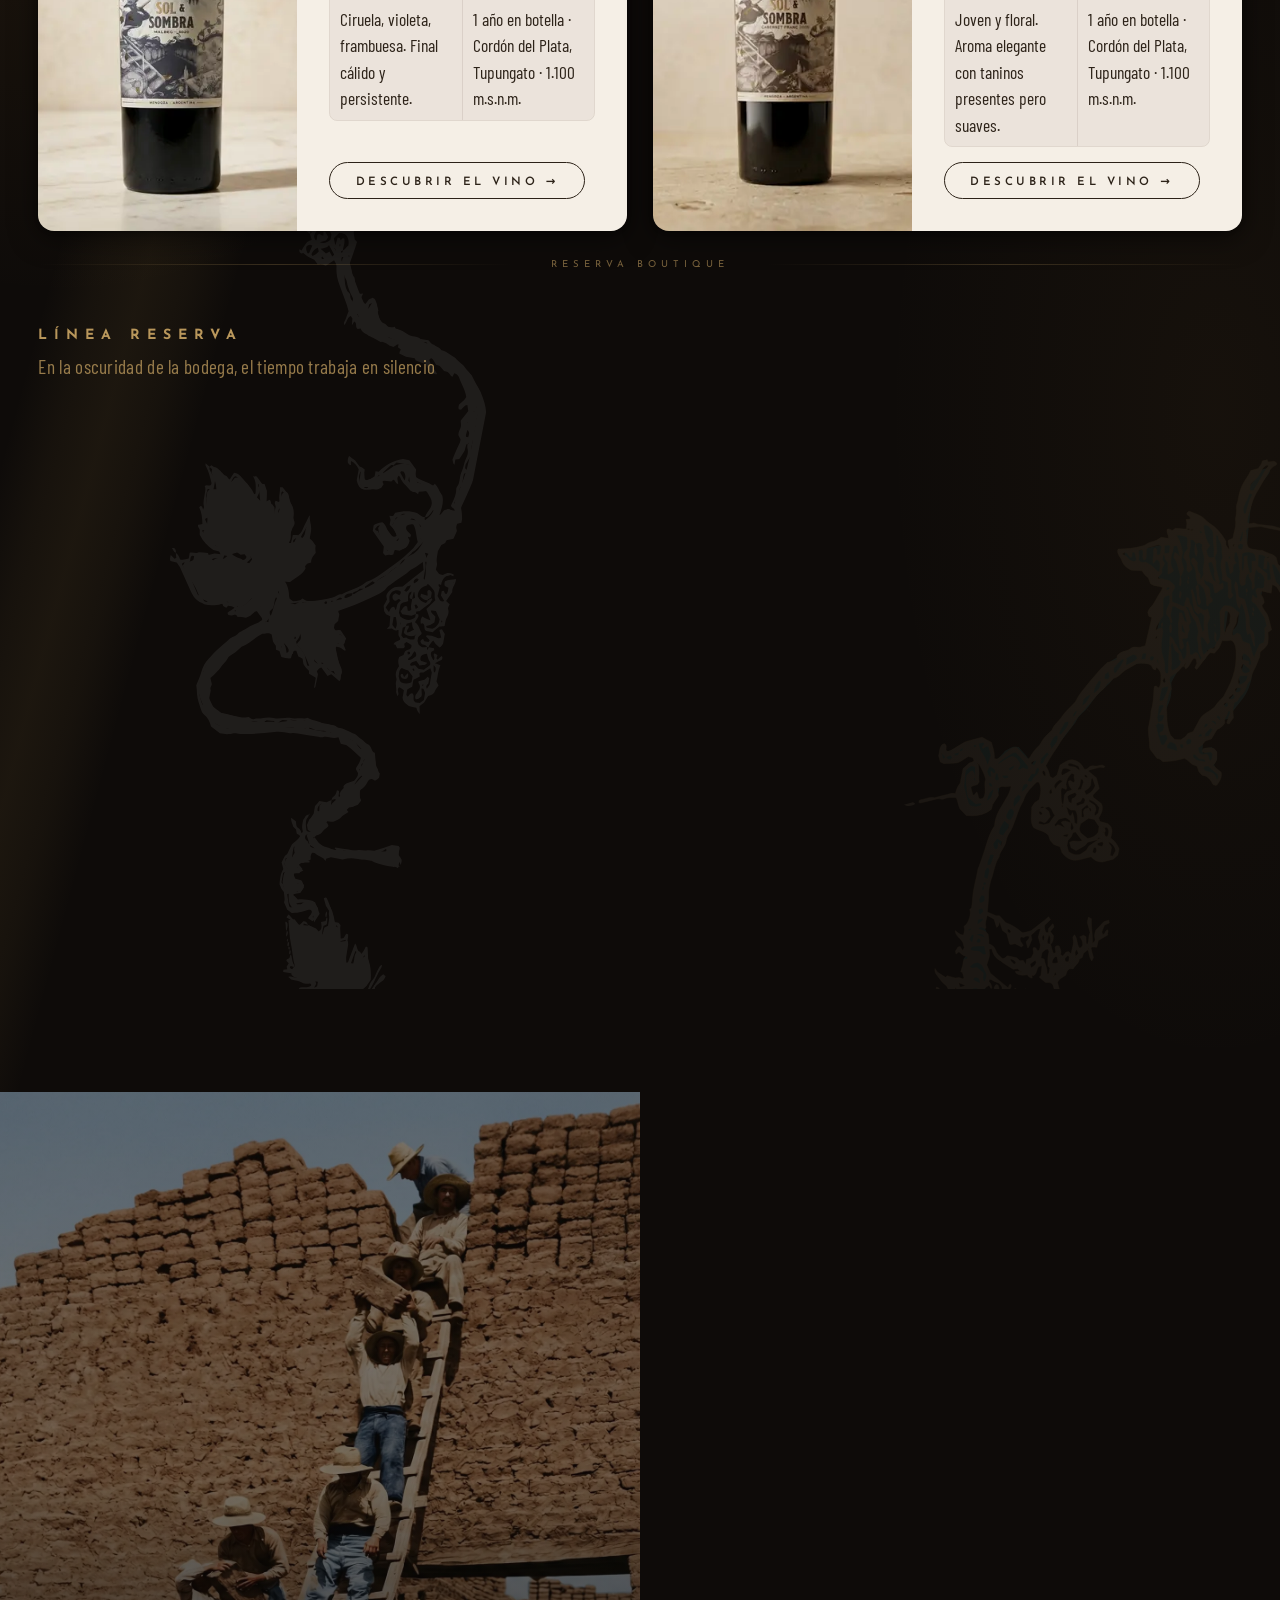
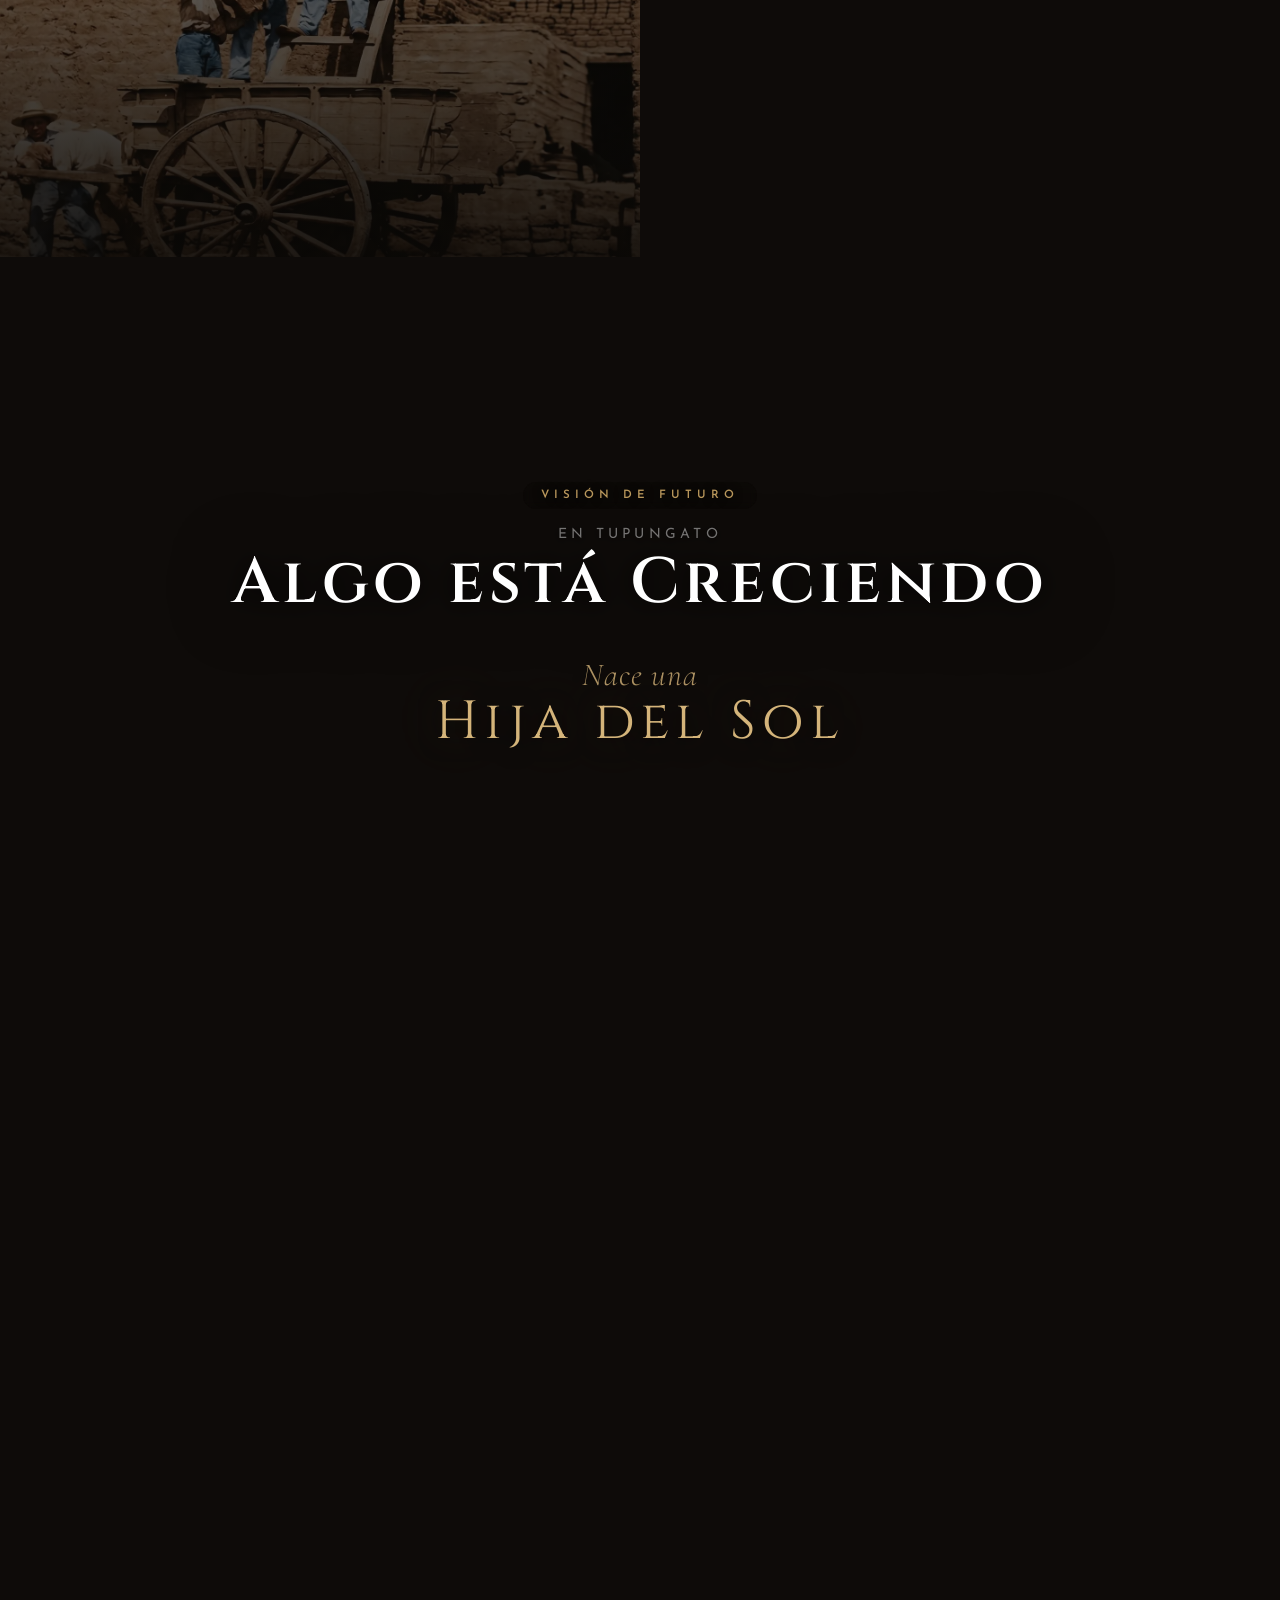
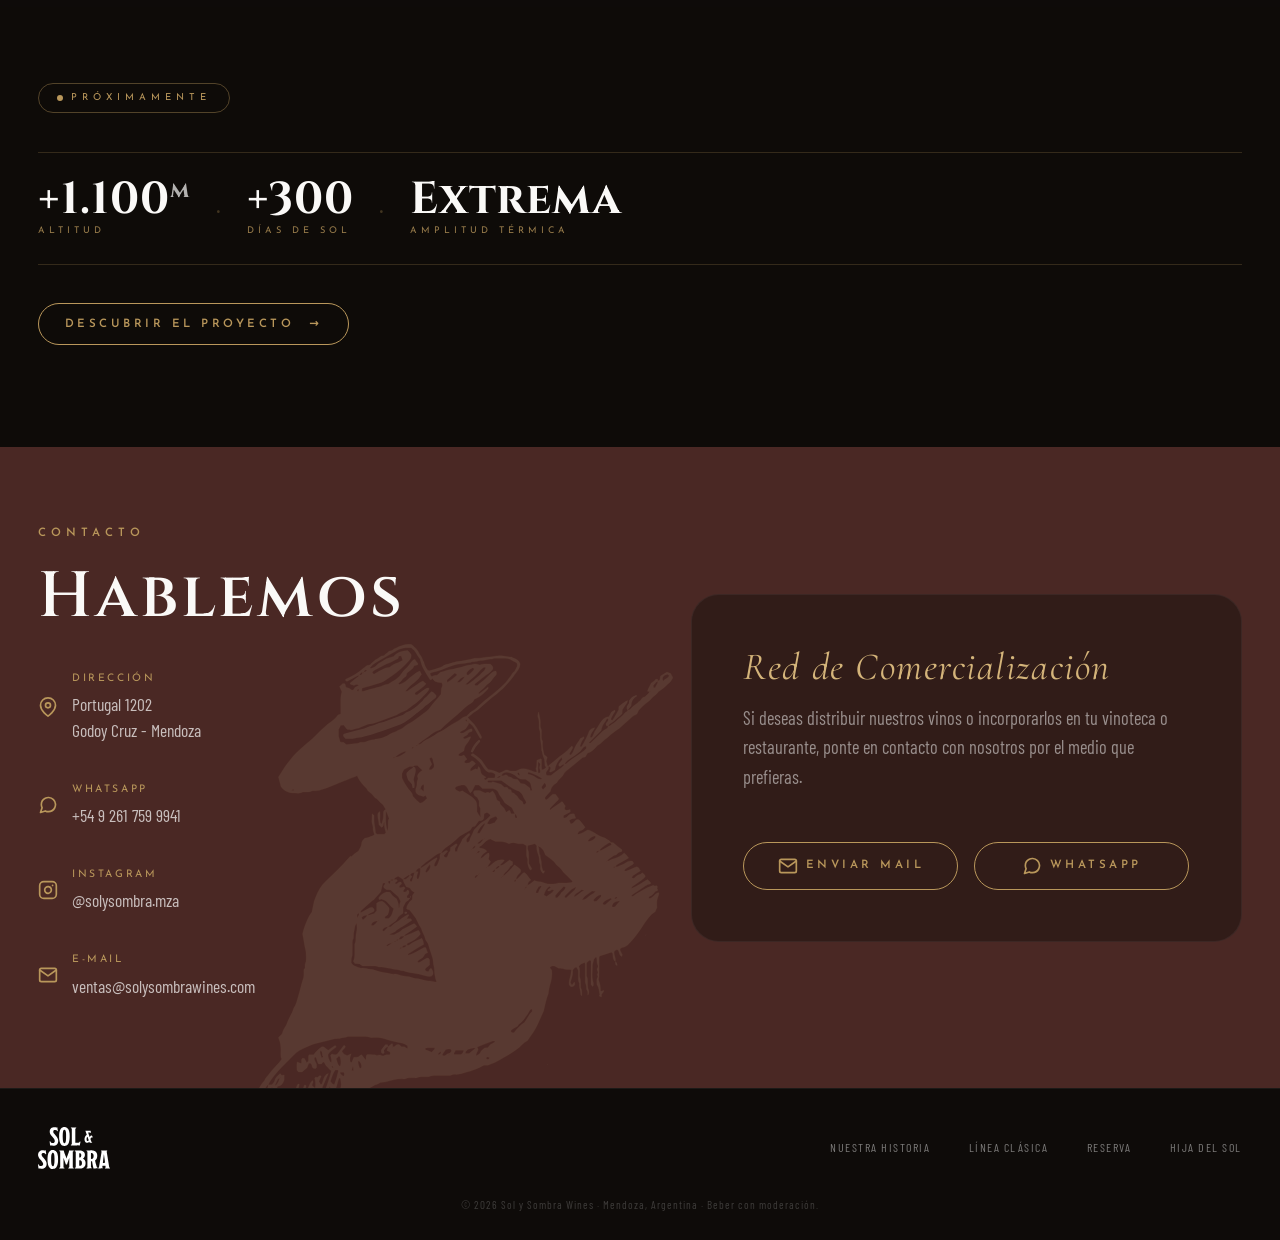
==== commit 89377f5d: "feat: add Hija del Sol and Historia pages with supporting SEO files" ====
--- a/index.html
+++ b/index.html
@@ -7,9 +7,250 @@
     <title>Sol y Sombra Wines — El Arte de las Sombras</title>
     <meta name="description"
         content="Bodega Sol y Sombra. Mendoza, Argentina. Un legado viñatero de cuatro generaciones. El mismo sol que madura la uva, proyecta la sombra que acompaña su evolución.">
+    <link rel="canonical" href="https://solysombrawines.com/">
+    
+    <!-- Open Graph / Facebook -->
+    <meta property="og:locale" content="es_ES">
+    <meta property="og:type" content="website">
+    <meta property="og:title" content="Sol y Sombra Wines — El Arte de las Sombras">
+    <meta property="og:description" content="Bodega Sol y Sombra. Mendoza, Argentina. Un legado viñatero de cuatro generaciones. El mismo sol que madura la uva, proyecta la sombra que acompaña su evolución.">
+    <meta property="og:url" content="https://solysombrawines.com/">
+    <meta property="og:site_name" content="Sol y Sombra Wines">
+    <meta property="og:image" content="https://solysombrawines.com/assets/img/hija-gallery-1.png">
+    <meta property="og:image:width" content="1200">
+    <meta property="og:image:height" content="630">
+    <meta property="og:image:type" content="image/png">
+
+    <!-- Twitter -->
+    <meta name="twitter:card" content="summary_large_image">
+    <meta name="twitter:title" content="Sol y Sombra Wines — El Arte de las Sombras">
+    <meta name="twitter:description" content="Bodega Sol y Sombra. Mendoza, Argentina. Un legado viñatero de cuatro generaciones. El mismo sol que madura la uva, proyecta la sombra que acompaña su evolución.">
+    <meta name="twitter:image" content="https://solysombrawines.com/assets/img/hija-gallery-1.png">
+
     <link rel="icon" type="image/svg+xml" href="assets/img/favicon.svg">
     <link rel="preconnect" href="https://fonts.googleapis.com">
     <link rel="preconnect" href="https://fonts.gstatic.com" crossorigin>
+
+    <!-- Datos estructurados JSON-LD -->
+    <script type="application/ld+json">
+    {
+      "@context": "https://schema.org",
+      "@graph": [
+        {
+          "@type": "Winery",
+          "@id": "https://solysombrawines.com/#winery",
+          "name": "Sol y Sombra Wines",
+          "alternateName": "Ucumale SAS",
+          "url": "https://solysombrawines.com/",
+          "logo": "https://solysombrawines.com/assets/img/brand-logo.svg",
+          "image": "https://solysombrawines.com/assets/img/hija-gallery-1.png",
+          "description": "Bodega Sol y Sombra en Mendoza, Argentina. Un legado viñatero de cuatro generaciones que combina tradición familiar con tecnología de punta.",
+          "telephone": "+5492617599941",
+          "email": "ventas@solysombrawines.com",
+          "address": {
+            "@type": "PostalAddress",
+            "streetAddress": "Portugal 1202",
+            "addressLocality": "Godoy Cruz",
+            "addressRegion": "Mendoza",
+            "postalCode": "M5501",
+            "addressCountry": "AR"
+          },
+          "geo": {
+            "@type": "GeoCoordinates",
+            "latitude": -32.9348,
+            "longitude": -68.8354
+          },
+          "sameAs": [
+            "https://www.instagram.com/solysombra.mza"
+          ],
+          "knowsAbout": ["Vitivinicultura", "Malbec", "Cabernet Franc", "Sauvignon Blanc", "Valle de Uco", "Tupungato"]
+        },
+        {
+          "@type": "ItemList",
+          "@id": "https://solysombrawines.com/#wine-list",
+          "name": "Catálogo de Vinos Sol y Sombra",
+          "numberOfItems": 4,
+          "itemListElement": [
+            {
+              "@type": "ListItem",
+              "position": 1,
+              "item": {
+                "@type": "Product",
+                "name": "Sol y Sombra Malbec Varietal",
+                "image": "https://solysombrawines.com/assets/img/malbec-varietal.webp",
+                "description": "La expresión más directa del sol de Tupungato. Intenso, frutal, con taninos redondos y una frescura que recuerda la altitud de nuestros viñedos.",
+                "category": "Wine",
+                "brand": {
+                  "@type": "Brand",
+                  "name": "Sol y Sombra"
+                },
+                "manufacturer": {
+                  "@id": "https://solysombrawines.com/#winery"
+                },
+                "additionalProperty": [
+                  {
+                    "@type": "PropertyValue",
+                    "name": "Variedad",
+                    "value": "Malbec"
+                  },
+                  {
+                    "@type": "PropertyValue",
+                    "name": "Origen",
+                    "value": "Cordón del Plata, Tupungato, Valle de Uco, Mendoza, Argentina"
+                  },
+                  {
+                    "@type": "PropertyValue",
+                    "name": "Altitud",
+                    "value": "1100 m.s.n.m."
+                  },
+                  {
+                    "@type": "PropertyValue",
+                    "name": "Crianza",
+                    "value": "1 año en botella"
+                  },
+                  {
+                    "@type": "PropertyValue",
+                    "name": "Notas de cata",
+                    "value": "Ciruela, violeta, frambuesa. Final cálido y persistente."
+                  }
+                ]
+              }
+            },
+            {
+              "@type": "ListItem",
+              "position": 2,
+              "item": {
+                "@type": "Product",
+                "name": "Sol y Sombra Cabernet Franc Varietal",
+                "image": "https://solysombrawines.com/assets/img/cabfranc-varietal.webp",
+                "description": "Elaborado con uvas de nuestro viñedo de altura en San Pablo, Tupungato. Un vino joven floral, de aroma elegante y taninos presentes pero suaves.",
+                "category": "Wine",
+                "brand": {
+                  "@type": "Brand",
+                  "name": "Sol y Sombra"
+                },
+                "manufacturer": {
+                  "@id": "https://solysombrawines.com/#winery"
+                },
+                "additionalProperty": [
+                  {
+                    "@type": "PropertyValue",
+                    "name": "Variedad",
+                    "value": "Cabernet Franc"
+                  },
+                  {
+                    "@type": "PropertyValue",
+                    "name": "Origen",
+                    "value": "San Pablo, Tupungato, Valle de Uco, Mendoza, Argentina"
+                  },
+                  {
+                    "@type": "PropertyValue",
+                    "name": "Altitud",
+                    "value": "1100 m.s.n.m."
+                  },
+                  {
+                    "@type": "PropertyValue",
+                    "name": "Crianza",
+                    "value": "1 año en botella"
+                  },
+                  {
+                    "@type": "PropertyValue",
+                    "name": "Notas de cata",
+                    "value": "Joven y floral. Aroma elegante con taninos presentes pero suaves."
+                  }
+                ]
+              }
+            },
+            {
+              "@type": "ListItem",
+              "position": 3,
+              "item": {
+                "@type": "Product",
+                "name": "Sol y Sombra Reserva Malbec",
+                "image": "https://solysombrawines.com/assets/img/malbec-reserva.webp",
+                "description": "Edición limitada. Criado en fudres de hormigón y 15% en barrica de roble para el intercambio de aire y crianza en botella. La paciencia de la sombra condensada en cada sorbo.",
+                "category": "Wine",
+                "brand": {
+                  "@type": "Brand",
+                  "name": "Sol y Sombra"
+                },
+                "manufacturer": {
+                  "@id": "https://solysombrawines.com/#winery"
+                },
+                "additionalProperty": [
+                  {
+                    "@type": "PropertyValue",
+                    "name": "Variedad",
+                    "value": "Malbec"
+                  },
+                  {
+                    "@type": "PropertyValue",
+                    "name": "Origen",
+                    "value": "Tupungato, Valle de Uco, Mendoza, Argentina"
+                  },
+                  {
+                    "@type": "PropertyValue",
+                    "name": "Crianza",
+                    "value": "Fudres de hormigón y 15% en barricas de roble"
+                  },
+                  {
+                    "@type": "PropertyValue",
+                    "name": "Edición",
+                    "value": "Limitada"
+                  },
+                  {
+                    "@type": "PropertyValue",
+                    "name": "Notas de cata",
+                    "value": "Ciruela madura, chocolate, especias. Estructura y tiempo en la sombra."
+                  }
+                ]
+              }
+            },
+            {
+              "@type": "ListItem",
+              "position": 4,
+              "item": {
+                "@type": "Product",
+                "name": "Sol y Sombra Reserva Cabernet Franc",
+                "image": "https://solysombrawines.com/assets/img/cabfranc-reserva.webp",
+                "description": "Moderno, de gran tipicidad. Ligero pero manteniendo todas las características del Cabernet Franc, con aroma persistente y un final de boca intermedio.",
+                "category": "Wine",
+                "brand": {
+                  "@type": "Brand",
+                  "name": "Sol y Sombra"
+                },
+                "manufacturer": {
+                  "@id": "https://solysombrawines.com/#winery"
+                },
+                "additionalProperty": [
+                  {
+                    "@type": "PropertyValue",
+                    "name": "Variedad",
+                    "value": "Cabernet Franc"
+                  },
+                  {
+                    "@type": "PropertyValue",
+                    "name": "Origen",
+                    "value": "Tupungato, Valle de Uco, Mendoza, Argentina"
+                  },
+                  {
+                    "@type": "PropertyValue",
+                    "name": "Crianza",
+                    "value": "30% en barrica de roble de primer uso"
+                  },
+                  {
+                    "@type": "PropertyValue",
+                    "name": "Notas de cata",
+                    "value": "Más especiado que el varietal. Taninos presentes y aroma persistente."
+                  }
+                ]
+              }
+            }
+          ]
+        }
+      ]
+    }
+    </script>
     <!--
         Sistema Tipográfico Sol & Sombra
         ─────────────────────────────────────────────
@@ -539,11 +780,11 @@
                 style="filter: brightness(0) invert(1);">
             <div class="footer-links">
                 <a href="historia.html">Nuestra Historia</a>
-                <a href="clasica.html">Línea Clásica</a>
-                <a href="reserva.html">Reserva</a>
+                <a href="#vinos">Línea Clásica</a>
+                <a href="#vinos">Reserva</a>
                 <a href="hijadelsol.html">Hija del Sol</a>
             </div>
-            <span class="footer-lang">ES · <span class="footer-lang--off">EN</span></span>
+            <!-- <span class="footer-lang">ES · <span class="footer-lang--off">EN</span></span> -->
         </div>
         <p class="site-footer__legal">© 2026 Sol y Sombra Wines · Mendoza, Argentina · Beber con moderación.</p>
     </footer>
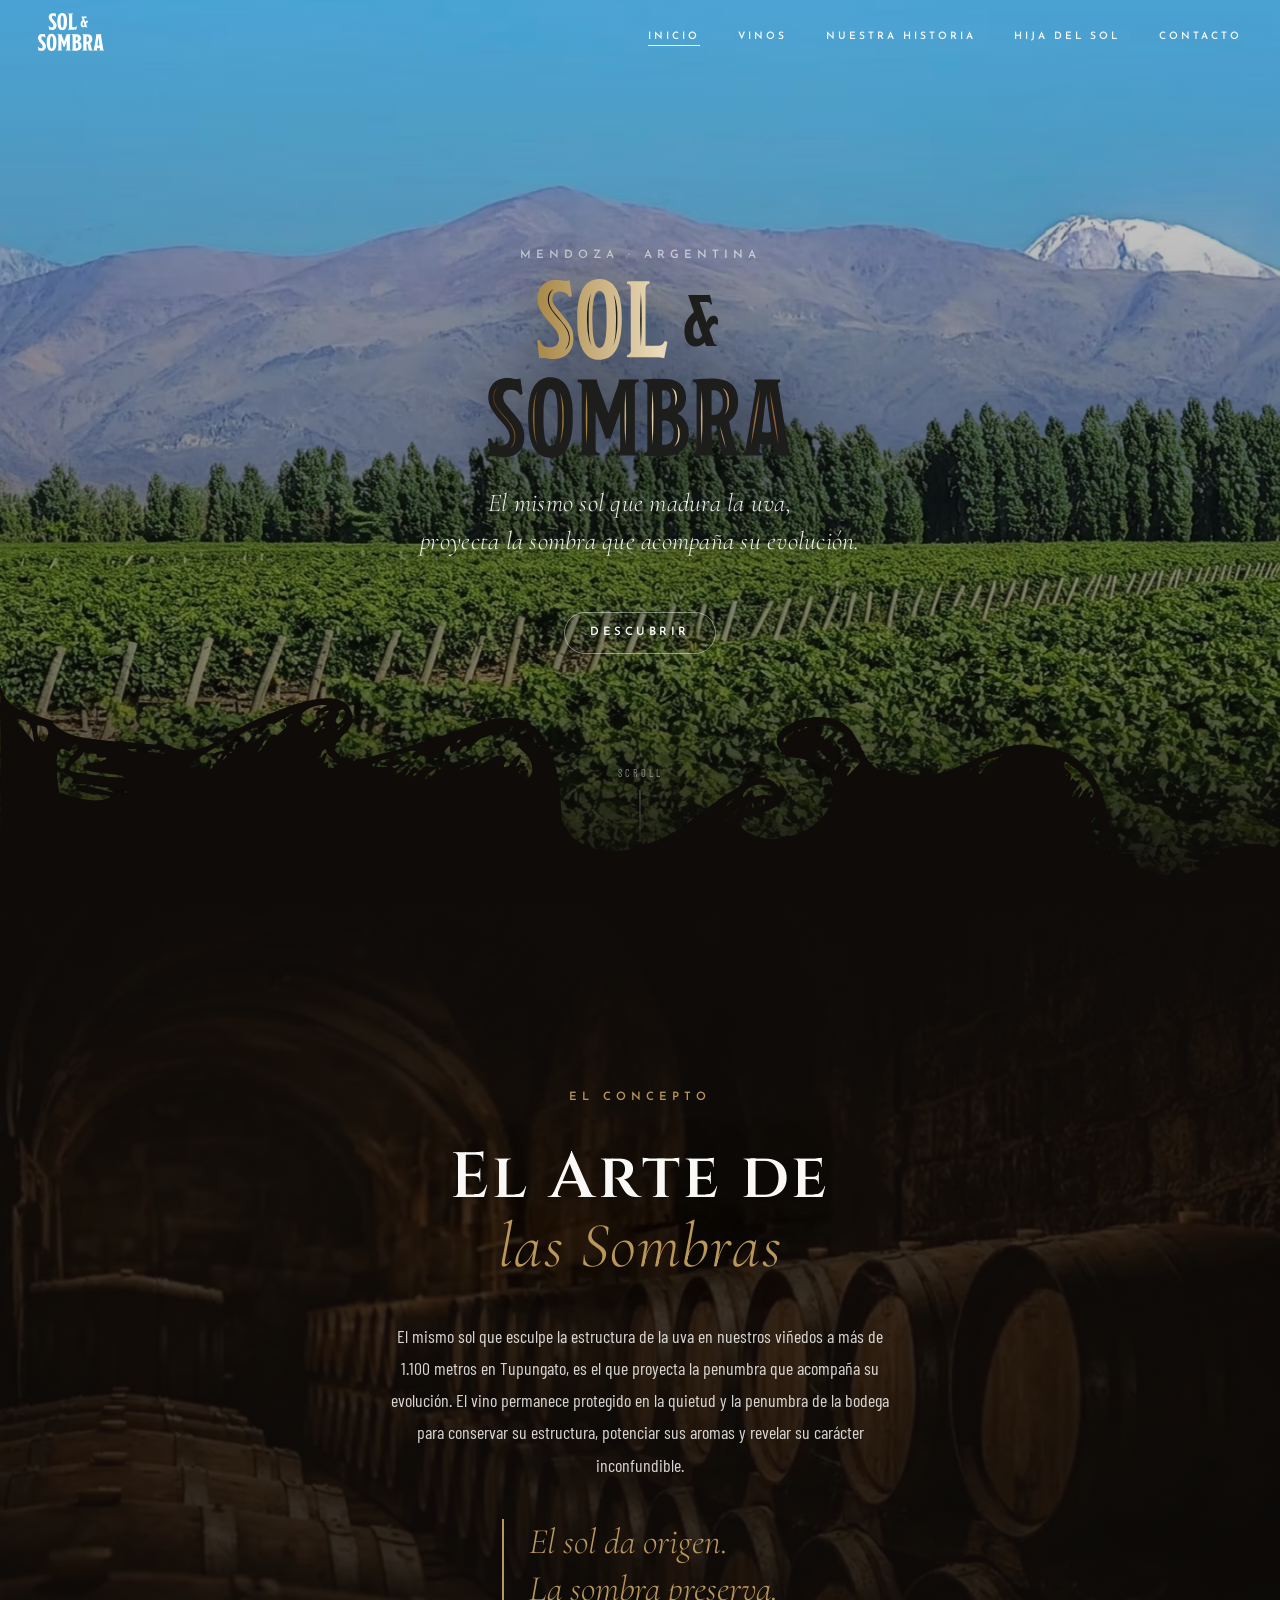
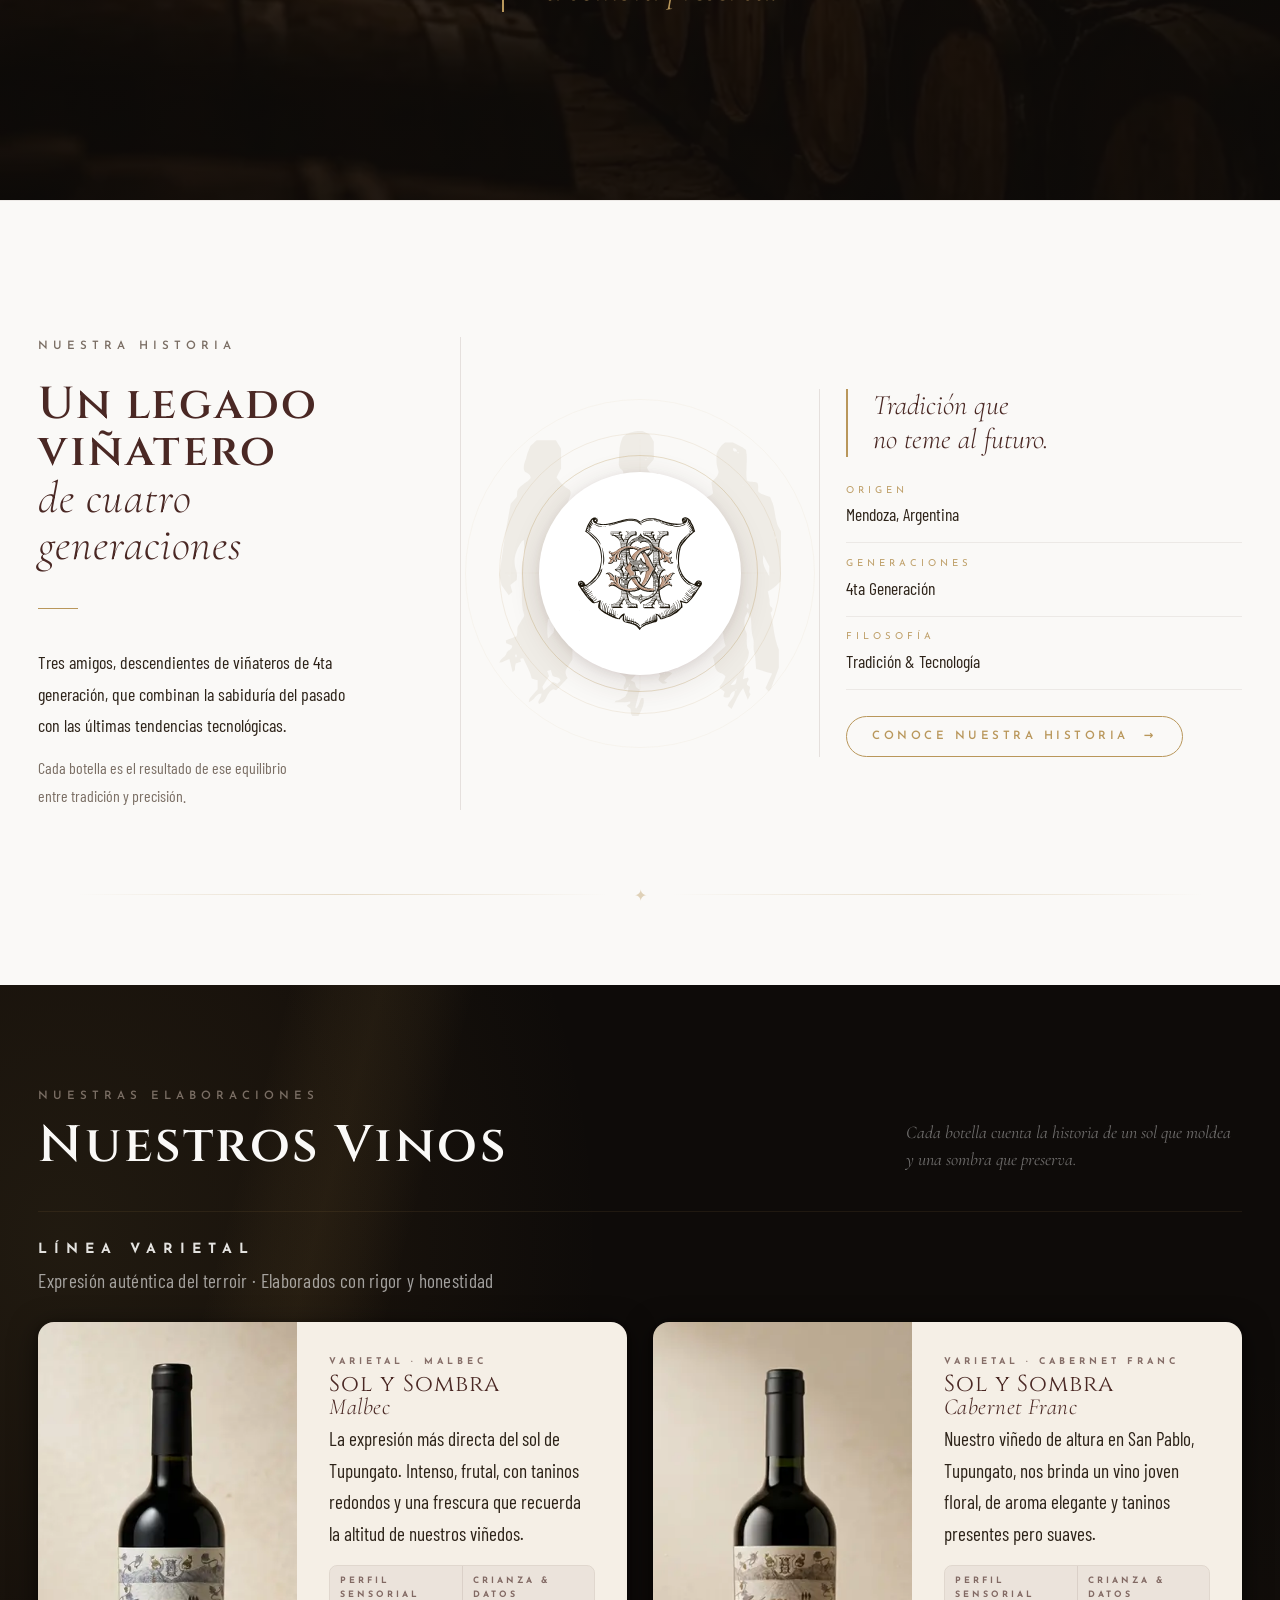
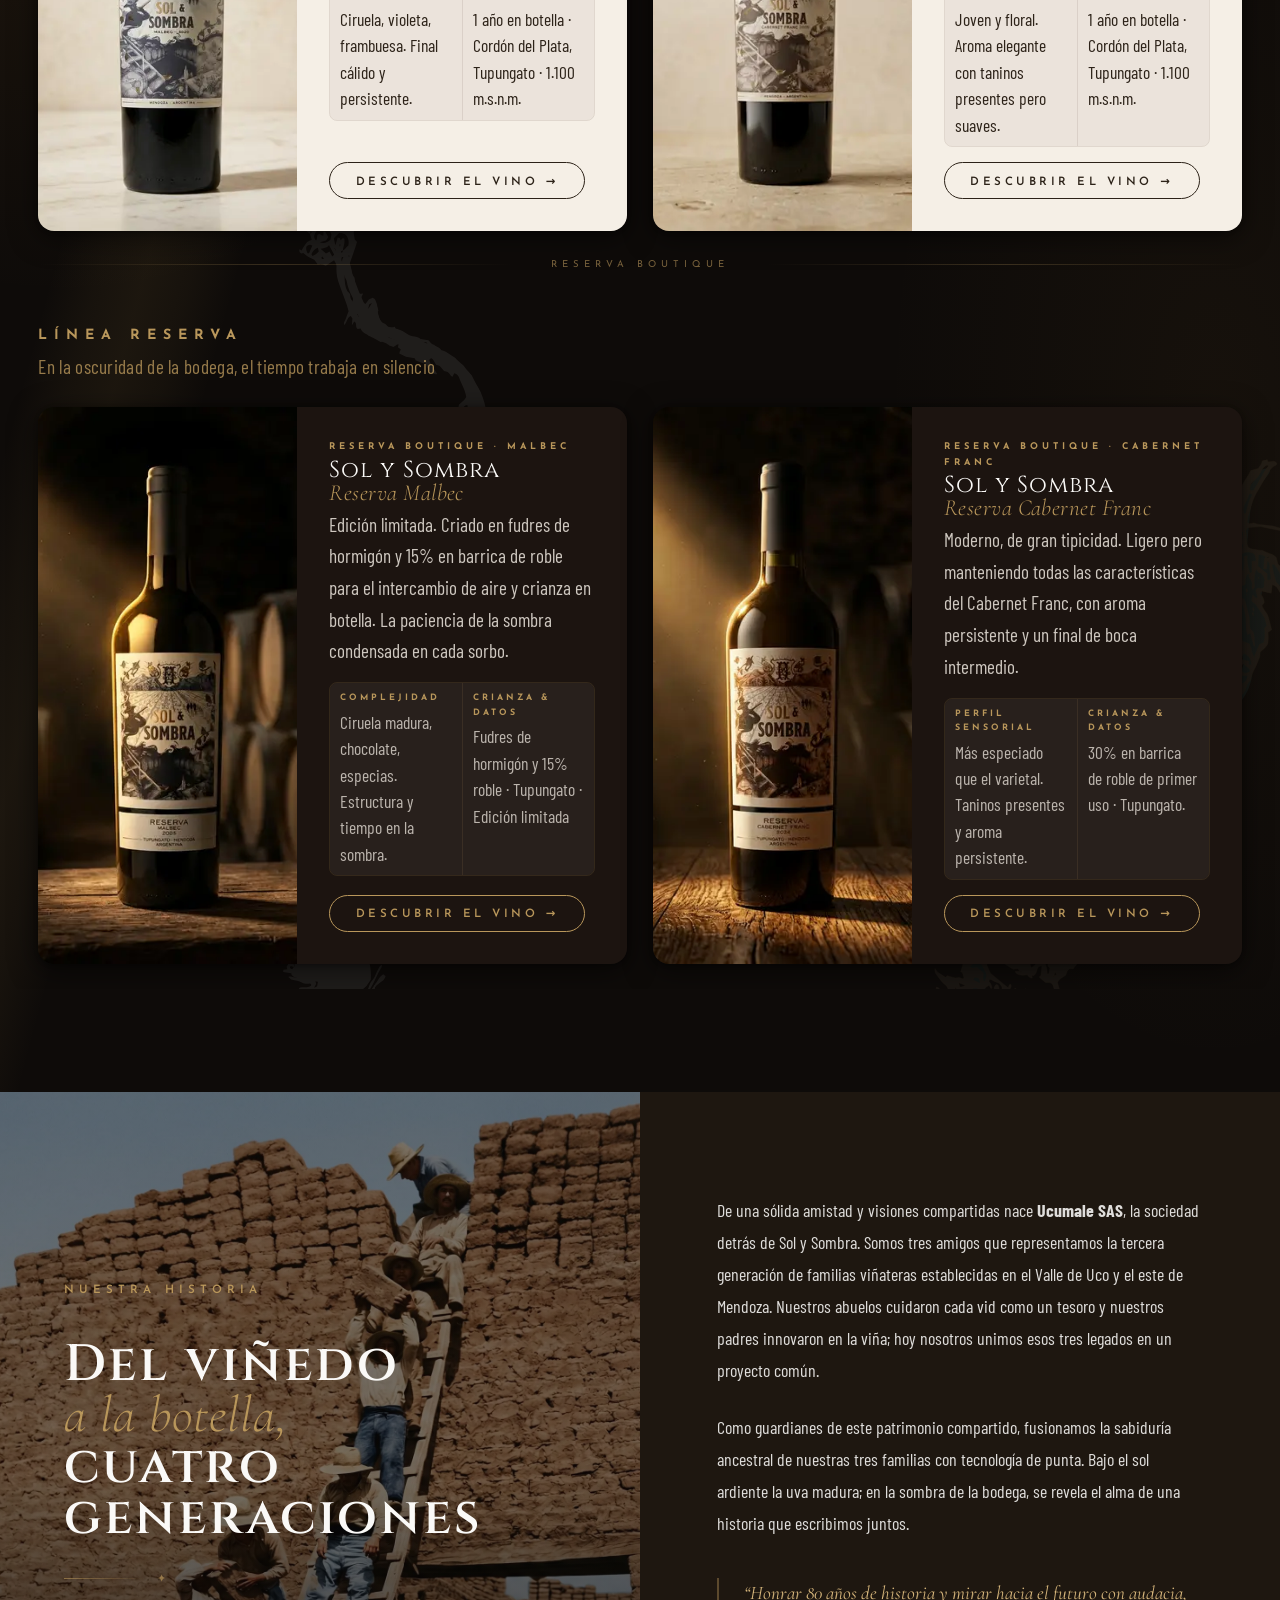
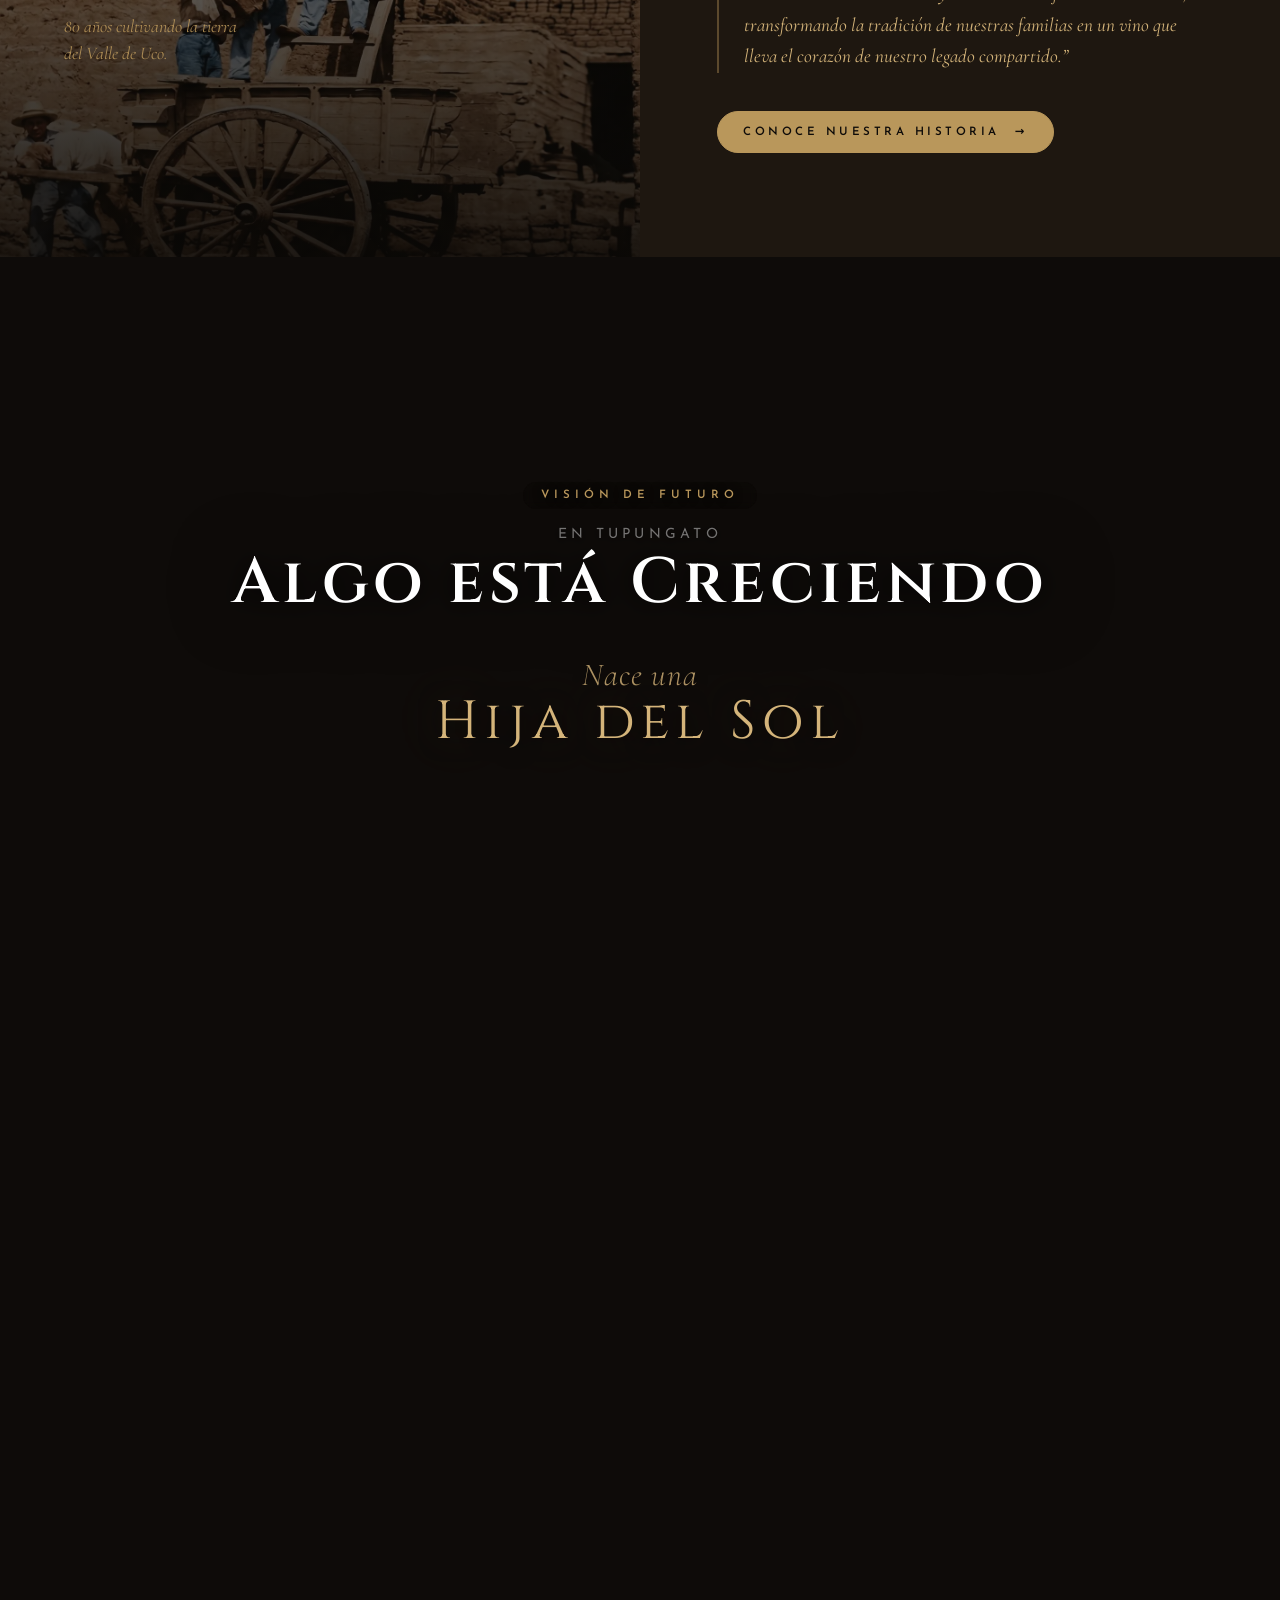
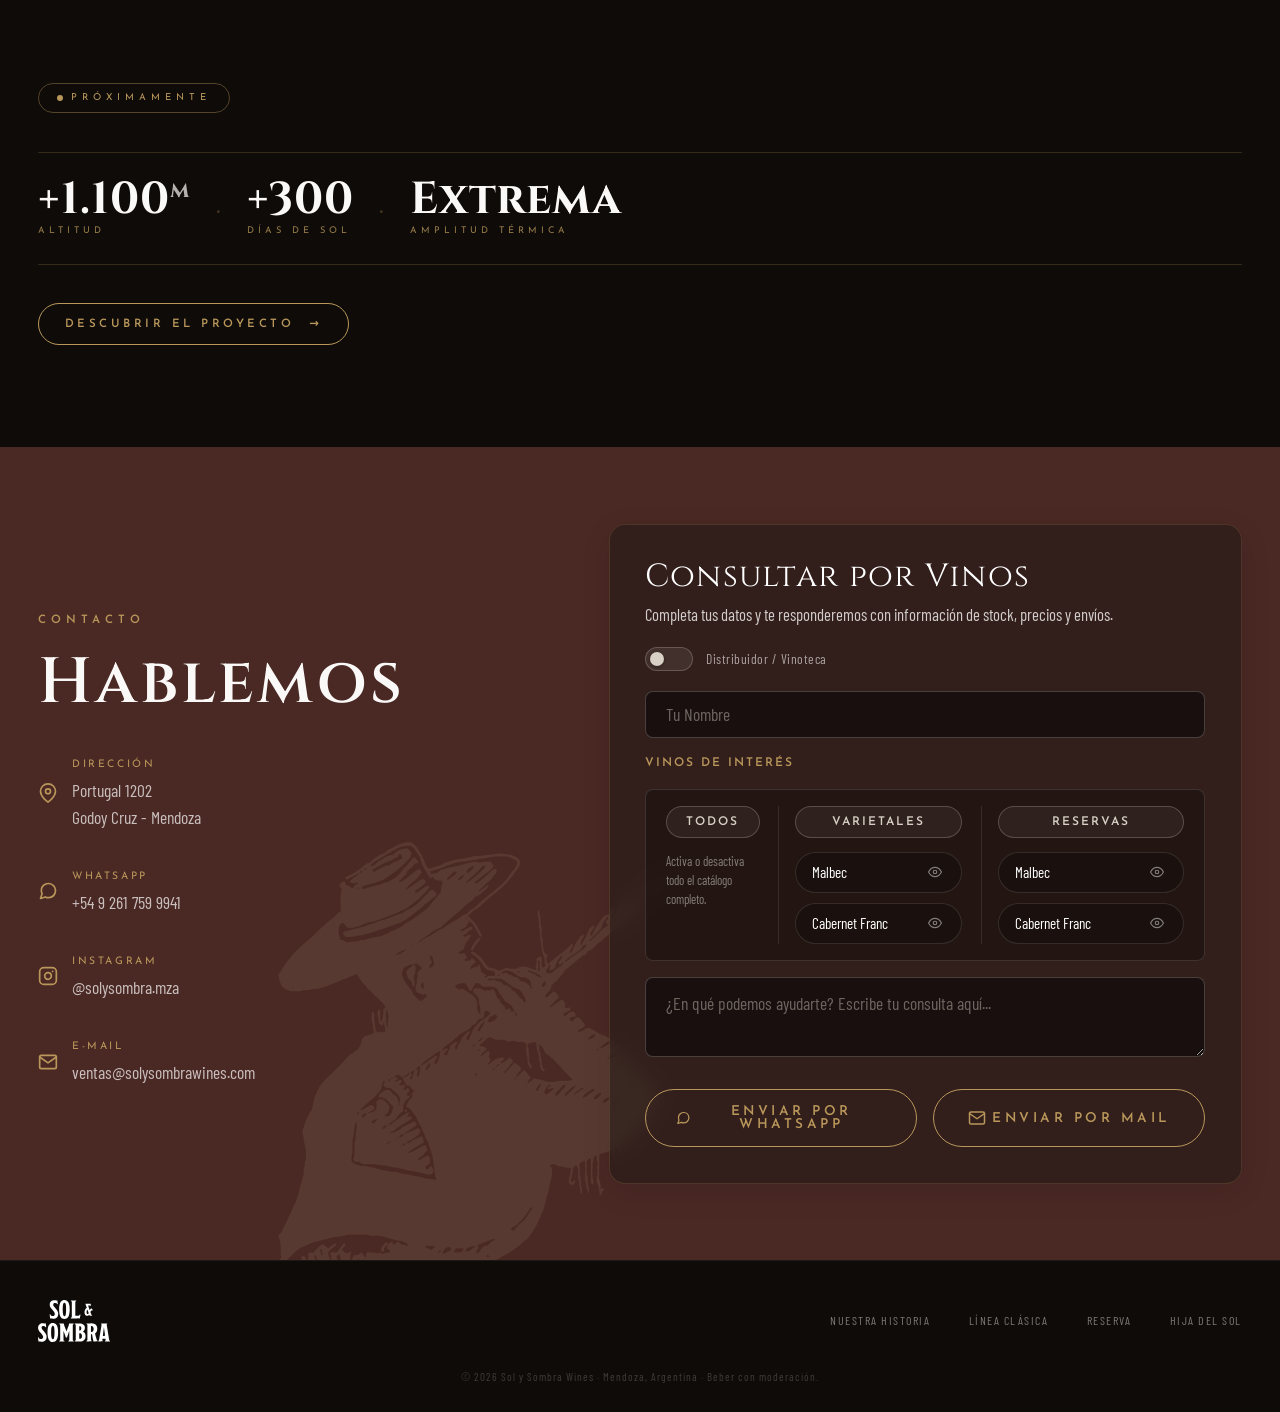
==== commit 3bb55821: "feat: add project documentation, site assets, and configuration files for web deployment and client " ====
--- a/index.html
+++ b/index.html
@@ -752,19 +752,108 @@
                     </div>
                 </div>
 
-                <div class="contacto__newsletter">
-                    <h3 class="contacto__news-title">Red de Comercialización</h3>
-                    <p class="contacto__news-desc">Si deseas distribuir nuestros vinos o incorporarlos en tu vinoteca o restaurante, ponte en contacto con nosotros por el medio que prefieras.</p>
-                    <div class="contacto__news-actions">
-                        <a href="mailto:ventas@solysombrawines.com?subject=Consulta%20Comercial%20-%20Sol%20y%20Sombra" class="btn btn--outline-gold">
-                            <svg xmlns="http://www.w3.org/2000/svg" width="20" height="20" viewBox="0 0 24 24" fill="none" stroke="currentColor" stroke-width="2" stroke-linecap="round" stroke-linejoin="round"><path d="M4 4h16c1.1 0 2 .9 2 2v12c0 1.1-.9 2-2 2H4c-1.1 0-2-.9-2-2V6c0-1.1.9-2 2-2z"></path><polyline points="22,6 12,13 2,6"></polyline></svg>
-                            Enviar Mail
-                        </a>
-                        <a href="https://wa.me/5492617599941" target="_blank" class="btn btn--whatsapp-elegant">
-                            <svg xmlns="http://www.w3.org/2000/svg" width="20" height="20" viewBox="0 0 24 24" fill="none" stroke="currentColor" stroke-width="2" stroke-linecap="round" stroke-linejoin="round"><path d="M21 11.5a8.38 8.38 0 0 1-.9 3.8 8.5 8.5 0 0 1-7.6 4.7 8.38 8.38 0 0 1-3.8-.9L3 21l1.9-5.7a8.38 8.38 0 0 1-.9-3.8 8.5 8.5 0 0 1 4.7-7.6 8.38 8.38 0 0 1 3.8-.9h.5a8.48 8.48 0 0 1 8 8v.5z"></path></svg>
-                            WhatsApp
-                        </a>
-                    </div>
+                <div class="contacto__form-container" id="contactoFormContainer">
+                    <h3 class="contacto__form-title">Consultar por Vinos</h3>
+                    <p class="contacto__form-desc">Completa tus datos y te responderemos con información de stock, precios y envíos.</p>
+                    <form id="wineContactForm" class="contacto__form" novalidate>
+                        <!-- Campo honeypot oculto para capturar bots de spam (Seguridad) -->
+                        <div style="display:none;" aria-hidden="true">
+                            <input type="text" id="formHoneypot" name="honey_pot" tabindex="-1" autocomplete="off">
+                        </div>
+
+                        <div class="form-row form-row--switch">
+                            <div class="form-group form-group--switch">
+                                <label class="switch-container">
+                                    <input type="checkbox" id="formClientType" name="client_type" class="switch-input">
+                                    <span class="switch-slider"></span>
+                                    <span class="switch-label">Distribuidor / Vinoteca</span>
+                                </label>
+                            </div>
+                            <!-- Campo condicional para Empresa o Negocio (B2B) -->
+                            <div class="form-group" id="groupBusiness" style="display: none; margin: 0;">
+                                <input type="text" id="formBusiness" name="business" placeholder="Nombre de tu Empresa / Negocio">
+                            </div>
+                        </div>
+
+                        <div class="form-group">
+                            <input type="text" id="formName" name="name" placeholder="Tu Nombre" required>
+                        </div>
+
+                        <div class="form-group">
+                            <label class="multiselect-title">Vinos de Interés</label>
+                            <div class="multiselect-grid">
+                                <!-- Columna 1: Todos -->
+                                <div class="multiselect-col">
+                                    <button type="button" class="multiselect-header-btn" id="btn-select-all">Todos</button>
+                                    <div class="multiselect-list">
+                                        <span class="multiselect-info-text">Activa o desactiva todo el catálogo completo.</span>
+                                    </div>
+                                </div>
+                                <!-- Columna 2: Varietales -->
+                                <div class="multiselect-col">
+                                    <button type="button" class="multiselect-header-btn" id="btn-select-varietales">Varietales</button>
+                                    <div class="multiselect-list">
+                                        <label class="wine-chip" for="wine-varietal-malbec">
+                                            <input type="checkbox" id="wine-varietal-malbec" value="varietal-malbec" class="chip-input">
+                                            <span class="chip-text">
+                                                Malbec
+                                                <button type="button" class="wine-chip-view js-view-wine" data-wine="varietal-malbec" title="Ver ficha técnica">
+                                                    <svg xmlns="http://www.w3.org/2000/svg" width="14" height="14" viewBox="0 0 24 24" fill="none" stroke="currentColor" stroke-width="2" stroke-linecap="round" stroke-linejoin="round"><path d="M1 12s4-8 11-8 11 8 11 8-4 8-11 8-11-8-11-8z"></path><circle cx="12" cy="12" r="3"></circle></svg>
+                                                </button>
+                                            </span>
+                                        </label>
+                                        <label class="wine-chip" for="wine-varietal-cabernet">
+                                            <input type="checkbox" id="wine-varietal-cabernet" value="varietal-cabernet" class="chip-input">
+                                            <span class="chip-text">
+                                                Cabernet Franc
+                                                <button type="button" class="wine-chip-view js-view-wine" data-wine="varietal-cabernet" title="Ver ficha técnica">
+                                                    <svg xmlns="http://www.w3.org/2000/svg" width="14" height="14" viewBox="0 0 24 24" fill="none" stroke="currentColor" stroke-width="2" stroke-linecap="round" stroke-linejoin="round"><path d="M1 12s4-8 11-8 11 8 11 8-4 8-11 8-11-8-11-8z"></path><circle cx="12" cy="12" r="3"></circle></svg>
+                                                </button>
+                                            </span>
+                                        </label>
+                                    </div>
+                                </div>
+                                <!-- Columna 3: Reservas -->
+                                <div class="multiselect-col">
+                                    <button type="button" class="multiselect-header-btn" id="btn-select-reservas">Reservas</button>
+                                    <div class="multiselect-list">
+                                        <label class="wine-chip" for="wine-reserva-malbec">
+                                            <input type="checkbox" id="wine-reserva-malbec" value="reserva-malbec" class="chip-input">
+                                            <span class="chip-text">
+                                                Malbec
+                                                <button type="button" class="wine-chip-view js-view-wine" data-wine="reserva-malbec" title="Ver ficha técnica">
+                                                    <svg xmlns="http://www.w3.org/2000/svg" width="14" height="14" viewBox="0 0 24 24" fill="none" stroke="currentColor" stroke-width="2" stroke-linecap="round" stroke-linejoin="round"><path d="M1 12s4-8 11-8 11 8 11 8-4 8-11 8-11-8-11-8z"></path><circle cx="12" cy="12" r="3"></circle></svg>
+                                                </button>
+                                            </span>
+                                        </label>
+                                        <label class="wine-chip" for="wine-reserva-cabernet">
+                                            <input type="checkbox" id="wine-reserva-cabernet" value="reserva-cabernet" class="chip-input">
+                                            <span class="chip-text">
+                                                Cabernet Franc
+                                                <button type="button" class="wine-chip-view js-view-wine" data-wine="reserva-cabernet" title="Ver ficha técnica">
+                                                    <svg xmlns="http://www.w3.org/2000/svg" width="14" height="14" viewBox="0 0 24 24" fill="none" stroke="currentColor" stroke-width="2" stroke-linecap="round" stroke-linejoin="round"><path d="M1 12s4-8 11-8 11 8 11 8-4 8-11 8-11-8-11-8z"></path><circle cx="12" cy="12" r="3"></circle></svg>
+                                                </button>
+                                            </span>
+                                        </label>
+                                    </div>
+                                </div>
+                            </div>
+                        </div>
+
+                        <div class="form-group">
+                            <textarea id="formMessage" name="message" placeholder="¿En qué podemos ayudarte? Escribe tu consulta aquí..." rows="3"></textarea>
+                        </div>
+                        <div class="form-submit-row">
+                            <button type="button" id="btnSubmitWhatsapp" class="btn btn--whatsapp-form">
+                                <svg xmlns="http://www.w3.org/2000/svg" width="18" height="18" viewBox="0 0 24 24" fill="none" stroke="currentColor" stroke-width="2" stroke-linecap="round" stroke-linejoin="round" style="margin-right: 6px; vertical-align: middle;"><path d="M21 11.5a8.38 8.38 0 0 1-.9 3.8 8.5 8.5 0 0 1-7.6 4.7 8.38 8.38 0 0 1-3.8-.9L3 21l1.9-5.7a8.38 8.38 0 0 1-.9-3.8 8.5 8.5 0 0 1 4.7-7.6 8.38 8.38 0 0 1 3.8-.9h.5a8.48 8.48 0 0 1 8 8v.5z"></path></svg>
+                                Enviar por WhatsApp
+                            </button>
+                            <button type="button" id="btnSubmitEmail" class="btn btn--email-form">
+                                <svg xmlns="http://www.w3.org/2000/svg" width="18" height="18" viewBox="0 0 24 24" fill="none" stroke="currentColor" stroke-width="2" stroke-linecap="round" stroke-linejoin="round" style="margin-right: 6px; vertical-align: middle;"><path d="M4 4h16c1.1 0 2 .9 2 2v12c0 1.1-.9 2-2 2H4c-1.1 0-2-.9-2-2V6c0-1.1.9-2 2-2z"></path><polyline points="22,6 12,13 2,6"></polyline></svg>
+                                Enviar por Mail
+                            </button>
+                        </div>
+                    </form>
                 </div>
 
             </div>
@@ -812,8 +901,15 @@
                     <div class="wine-modal__tech-title">Ficha Técnica</div>
                     <dl id="modalWineTech" class="wine-tech-sheet"></dl>
 
-                    <a href="#contacto" class="btn btn--gold wine-modal__cta js-close-modal">Consultar Disponibilidad
-                        →</a>
+                    <div class="wine-modal__actions">
+                        <a href="#" target="_blank" class="btn btn--whatsapp-modal wine-modal__cta js-modal-whatsapp-cta">
+                            <svg xmlns="http://www.w3.org/2000/svg" width="18" height="18" fill="currentColor" viewBox="0 0 24 24" style="margin-right: 8px; display: inline-block; vertical-align: middle;"><path d="M12.012 2c-5.506 0-9.988 4.482-9.988 9.988 0 1.76.46 3.48 1.332 5L2 22l5.166-1.354c1.47.8 3.12 1.22 4.83 1.22 5.506 0 9.988-4.482 9.988-9.988C22 6.482 17.518 2 12.012 2zm4.782 13.59c-.2.56-1.17 1.08-1.61 1.15-.44.07-.85.12-2.73-.62-2.4-1-3.95-3.44-4.07-3.6-.12-.16-.98-1.3-1-2.48.02-1.18.6-1.76.84-2 .24-.24.48-.3.64-.3.16 0 .32.01.46.02.15.01.35-.06.55.41.2.49.69 1.68.75 1.8.06.12.1.26.02.42-.08.16-.12.26-.24.4-.12.14-.26.31-.37.42-.12.13-.25.27-.1.53.15.26.66 1.09 1.41 1.76.97.87 1.79 1.14 2.05 1.27.26.13.41.11.56-.06.15-.17.65-.75.82-.95.17-.2.34-.17.57-.08.23.09 1.48.7 1.73.82.25.12.42.18.48.28.06.1.06.56-.14 1.12z"/></svg>
+                            Consultar WhatsApp
+                        </a>
+                        <a href="#contacto" class="btn btn--outline-gold wine-modal__cta js-modal-distributor-cta">
+                            Contacto Mayorista &rarr;
+                        </a>
+                    </div>
                 </div>
             </div>
         </div>
--- a/styles.css
+++ b/styles.css
@@ -2077,7 +2077,7 @@
 
 .contacto__inner {
     display: grid;
-    grid-template-columns: 1fr 1fr;
+    grid-template-columns: 0.85fr 1.15fr; /* El formulario abarca un poco más de la mitad en desktop */
     gap: var(--sp-5);
     align-items: center;
 }
@@ -2892,7 +2892,8 @@
 
 .wine-modal__inner {
     position: relative;
-    background-color: var(--clr-dark-mid, #181512);
+    --modal-bg: var(--clr-dark-mid, #181512);
+    background-color: var(--modal-bg);
     width: 100%;
     max-width: 1000px;
     height: 85vh;
@@ -2930,10 +2931,10 @@
 }
 
 /* Close & Nav buttons */
-.wine-modal__close,
-.wine-modal__nav {
+.wine-modal__close {
     position: absolute;
     top: 1.5rem;
+    right: 1.5rem;
     background: transparent;
     border: none;
     color: var(--clr-white);
@@ -2944,25 +2945,41 @@
     line-height: 1;
 }
 
-.wine-modal__close:hover,
+.wine-modal__close:hover {
+    color: var(--clr-gold);
+}
+
+.wine-modal__nav {
+    position: absolute;
+    top: 50%;
+    transform: translateY(-50%);
+    width: 44px;
+    height: 44px;
+    border-radius: 50%;
+    background: rgba(24, 21, 18, 0.65); /* Círculo oscuro translúcido */
+    border: 1px solid rgba(255, 255, 255, 0.15);
+    color: var(--clr-white);
+    display: flex;
+    align-items: center;
+    justify-content: center;
+    font-size: 1.25rem;
+    cursor: pointer;
+    z-index: 100;
+    transition: all 0.3s ease;
+}
+
 .wine-modal__nav:hover {
-    color: var(--clr-gold);
-}
-
-.wine-modal__close {
-    right: 1.5rem;
+    background: var(--clr-gold);
+    border-color: var(--clr-gold);
+    color: var(--clr-dark);
 }
 
 .wine-modal__nav--prev {
-    left: 1.5rem;
-    font-size: 1.8rem;
-    top: 1.6rem;
+    left: 1rem; /* Posicionado dentro del modal (lado izquierdo) */
 }
 
 .wine-modal__nav--next {
-    left: 4.5rem;
-    font-size: 1.8rem;
-    top: 1.6rem;
+    right: 1.2rem; /* Posicionado dentro del modal (lado derecho, junto a barra de scroll) */
 }
 
 /* Content Layout */
@@ -2972,6 +2989,11 @@
     height: 100%;
     align-items: stretch;
     /* Llena la altura completa */
+    transition: opacity 0.2s ease-in-out;
+}
+
+.wine-modal__content.fade-out {
+    opacity: 0;
 }
 
 .wine-modal__col-img {
@@ -2991,7 +3013,7 @@
 .wine-modal__col-info {
     display: flex;
     flex-direction: column;
-    padding: clamp(3rem, 5vw, 4rem) 3rem 3rem 3rem;
+    padding: clamp(1.8rem, 3.5vw, 2.2rem) 3rem 0 3rem; /* Padding bottom 0 para evitar espacio doble */
     overflow-y: auto;
     /* El scroll sucede SÓLO aquí */
     scrollbar-width: thin;
@@ -3052,7 +3074,7 @@
     display: grid;
     grid-template-columns: 1fr 1fr;
     gap: 1.5rem;
-    margin-bottom: 3rem;
+    margin-bottom: 2rem; /* Espaciado compacto y elegante antes de los botones */
 }
 
 .wine-tech-sheet dt {
@@ -3088,41 +3110,65 @@
     align-self: flex-start;
 }
 
-/* Responsivo */
 @media (max-width: 900px) {
     .wine-modal__inner {
         height: 90vh;
-        /* En mobile, asegurar máximo alto del viewport visible */
+        overflow: hidden; /* Mantiene la ventana fija para que los botones de cerrar y nav queden estáticos */
     }
 
     .wine-modal__content {
-        grid-template-columns: 1fr;
-        grid-template-rows: 40vh 1fr;
-        /* Dividir pantalla (Imagen arriba, Info scrolleable abajo) */
+        display: flex;
+        flex-direction: column;
+        overflow-y: auto; /* El scroll sucede a nivel de contenido (imagen + info) */
+        height: 100%;
+        position: relative;
     }
 
     .wine-modal__col-img {
-        min-height: 0;
-        /* Deja que el grid dicte la altura */
+        height: 380px; /* Altura fija para la botella */
+        flex-shrink: 0;
     }
 
     .wine-modal__col-info {
-        padding: 3rem 2rem 2rem;
+        padding: 1.8rem 2rem 0 2rem; /* Relleno superior reducido y padding-bottom 0 para evitar espacio doble */
+        overflow-y: visible; /* Desactiva scroll interno */
+    }
+
+    .wine-modal__actions {
+        position: sticky;
+        bottom: 0;
+        margin-bottom: 0;
+        padding-top: 1.5rem;
+        padding-bottom: 1.5rem; /* Espacio visible debajo del botón en celulares (Medida A) */
+        background: linear-gradient(to top, var(--modal-bg, #181512) 75%, transparent);
+    }
+
+    .wine-tech-sheet {
+        margin-bottom: 2rem; /* Espaciado compacto antes de los botones en móvil */
     }
 
     .wine-modal__close {
+        position: absolute; /* Queda estático al tope de .wine-modal__inner */
         top: 1rem;
         right: 1rem;
+        z-index: 200;
+    }
+
+    .wine-modal__nav {
+        position: absolute; /* Queda estático a los lados de .wine-modal__inner */
+        top: 50%; /* Centrado vertical en la modal */
+        transform: translateY(-50%);
+        width: 38px;
+        height: 38px;
+        font-size: 1.1rem;
     }
 
     .wine-modal__nav--prev {
-        left: 1rem;
-        top: 1rem;
+        left: 0.5rem;
     }
 
     .wine-modal__nav--next {
-        left: 3.5rem;
-        top: 1rem;
+        right: 0.5rem;
     }
 }
 
@@ -3131,17 +3177,28 @@
 
 /* Modificador Light Theme (Línea Varietal) */
 .wine-modal--light .wine-modal__inner {
-    background-color: var(--clr-bone);
-}
-
-.wine-modal--light .wine-modal__close,
+    --modal-bg: var(--clr-bone);
+    background-color: var(--modal-bg);
+}
+
+.wine-modal--light .wine-modal__close {
+    color: var(--clr-dark);
+}
+
+.wine-modal--light .wine-modal__close:hover {
+    color: var(--clr-gold);
+}
+
 .wine-modal--light .wine-modal__nav {
+    background: rgba(216, 207, 197, 0.85); /* Círculo hueso translúcido */
+    border: 1px solid rgba(14, 11, 9, 0.15);
     color: var(--clr-dark);
 }
 
-.wine-modal--light .wine-modal__close:hover,
 .wine-modal--light .wine-modal__nav:hover {
-    color: var(--clr-gold);
+    background: var(--clr-dark);
+    border-color: var(--clr-dark);
+    color: var(--clr-bone);
 }
 
 .wine-modal--light .wine-modal__title {
@@ -3273,4 +3330,594 @@
 
 .contacto__instagram-link {
     transition: color 0.3s ease !important;
+}
+
+/* ==========================================================================
+   NUEVOS ESTILOS: ACCIONES MODAL Y FORMULARIO DE CONTACTO PREMIUM (UX)
+   ========================================================================== */
+
+/* Acciones en el Modal de Vino */
+.wine-modal__actions {
+    display: flex;
+    gap: 0.85rem;
+    flex-wrap: wrap;
+    margin-top: auto; /* Empuja el contenedor hacia abajo si hay espacio de sobra */
+    width: 100%;
+    position: sticky;
+    bottom: 0;
+    margin-bottom: 0;
+    padding-top: 2rem; /* Medida B: incrementado por 0.5rem para mayor separación */
+    padding-bottom: 1.5rem; /* Medida A: espacio debajo */
+    z-index: 10;
+    background: linear-gradient(to top, var(--modal-bg, #181512) 75%, transparent);
+}
+
+.wine-modal__actions .wine-modal__cta {
+    flex: 1;
+    min-width: 150px;
+    display: inline-flex;
+    align-items: center;
+    justify-content: center;
+    text-align: center;
+    padding-block: 0.8rem;
+    font-size: clamp(0.7rem, 1.1vw, 0.75rem); /* Reducido para evitar doble línea */
+    letter-spacing: 2px; /* Reducido de 3.5px para ahorrar espacio horizontal */
+    white-space: nowrap; /* Evita que el texto se parta en doble línea */
+}
+
+@media (max-width: 600px) {
+    .wine-modal__actions {
+        flex-direction: column;
+        gap: 0.75rem;
+    }
+    .wine-modal__actions .wine-modal__cta {
+        width: 100%;
+    }
+}
+
+/* Botón de WhatsApp particular para el modal (Outlined de Coherencia) */
+.btn--whatsapp-modal {
+    background-color: transparent;
+    color: var(--clr-gold);
+    border: 1px solid var(--clr-gold);
+    transition: background-color 0.3s var(--ease-out), border-color 0.3s, color 0.3s, transform 0.2s;
+}
+
+.btn--whatsapp-modal:hover {
+    background-color: rgba(37, 211, 102, 0.08); /* Fondo translúcido verde WhatsApp */
+    border-color: #25d366; /* Borde verde brillante WhatsApp en hover */
+    color: #25d366 !important;
+}
+
+/* Modificaciones específicas para el modal en su versión clara (Varietal) */
+.wine-modal--light .btn--whatsapp-modal {
+    color: #143d2c !important; /* Verde bosque oscuro para excelente contraste sobre fondo claro (#d8cfc5) */
+    border-color: #143d2c;
+}
+
+.wine-modal--light .btn--whatsapp-modal:hover {
+    background-color: rgba(20, 61, 44, 0.08); /* Fondo verde translúcido */
+    border-color: #1a523b; /* Verde bosque más oscuro en hover para alto contraste */
+    color: #143d2c !important;
+}
+
+/* Mejora de accesibilidad para el botón de Distribuidor en el modal claro */
+.wine-modal--light .wine-modal__actions .js-modal-distributor-cta {
+    color: var(--clr-dark);
+    border-color: var(--clr-dark);
+}
+
+.wine-modal--light .wine-modal__actions .js-modal-distributor-cta:hover {
+    background-color: var(--clr-dark);
+    color: var(--clr-bone) !important;
+}
+
+/* Contenedor del Formulario */
+.contacto__form-container {
+    flex: 1;
+    background-color: rgba(24, 21, 18, 0.45);
+    backdrop-filter: blur(10px);
+    border: 1px solid rgba(185, 151, 91, 0.2);
+    border-radius: var(--radius-md);
+    padding: clamp(1.5rem, 3vw, 2.2rem); /* Relleno compactado para reducir la altura */
+    box-shadow: 0 8px 32px rgba(0, 0, 0, 0.08); /* Sombra rebajada y mucho más sutil */
+    transition: border-color 0.4s ease, box-shadow 0.4s ease, transform 0.4s ease;
+}
+
+/* Highlight al hacer click desde el modal */
+.contacto__form-container.form-highlight {
+    animation: formPulse 2s cubic-bezier(0.25, 1, 0.5, 1);
+}
+
+@keyframes formPulse {
+    0% {
+        border-color: var(--clr-gold);
+        box-shadow: 0 0 25px rgba(185, 151, 91, 0.5);
+        transform: scale(1.02);
+    }
+    50% {
+        border-color: var(--clr-gold);
+        box-shadow: 0 0 30px rgba(185, 151, 91, 0.6);
+        transform: scale(1.02);
+    }
+    100% {
+        border-color: rgba(185, 151, 91, 0.2);
+        box-shadow: 0 8px 32px rgba(0, 0, 0, 0.08); /* Sombra rebajada sutil */
+        transform: scale(1);
+    }
+}
+
+.contacto__form-title {
+    font-family: var(--ff-display);
+    font-size: clamp(1.8rem, 2.5vw, 2.2rem);
+    color: var(--clr-white);
+    margin-bottom: 0.5rem;
+}
+
+.contacto__form-desc {
+    font-family: var(--ff-body);
+    font-size: 1.05rem;
+    color: var(--clr-off-white);
+    opacity: 0.8;
+    margin-bottom: 1.25rem; /* Reducido de 2rem para compactar espacio vertical */
+    line-height: 1.5;
+}
+
+/* Formulario */
+.contacto__form {
+    display: flex;
+    flex-direction: column;
+    gap: 1rem; /* Reducido de 1.25rem */
+}
+
+.form-group {
+    display: flex;
+    flex-direction: column;
+    position: relative;
+}
+
+.form-row {
+    display: grid;
+    grid-template-columns: 1fr 1fr;
+    gap: 1rem; /* Reducido de 1.25rem */
+}
+
+@media (max-width: 600px) {
+    .form-row {
+        grid-template-columns: 1fr;
+        gap: 1rem;
+    }
+}
+
+/* Inputs y Selects */
+.contacto__form input[type="text"],
+.contacto__form select,
+.contacto__form textarea {
+    width: 100%;
+    background-color: rgba(14, 11, 9, 0.7);
+    border: 1px solid rgba(216, 207, 197, 0.25);
+    color: var(--clr-white);
+    padding: 0.7rem 1.25rem; /* Reducido de 0.85rem 1.5rem */
+    font-family: var(--ff-body);
+    font-size: 1.1rem;
+    outline: none;
+    transition: border-color 0.3s ease, background-color 0.3s ease, box-shadow 0.3s ease;
+}
+
+.contacto__form input[type="text"],
+.contacto__form select {
+    border-radius: var(--radius-sm); /* Curvatura suave de 8px para consistencia y estética premium */
+}
+
+.contacto__form select {
+    font-family: var(--ff-ui);
+    font-size: 0.85rem;
+    letter-spacing: 1px;
+    text-transform: uppercase;
+    cursor: pointer;
+    appearance: none;
+    background-image: url("data:image/svg+xml,%3Csvg xmlns='http://www.w3.org/2000/svg' width='12' height='8' viewBox='0 0 12 8' fill='none'%3E%3Cpath d='M1 1L6 6L11 1' stroke='%23b9975b' stroke-width='2' stroke-linecap='round' stroke-linejoin='round'/%3E%3C/svg%3E");
+    background-repeat: no-repeat;
+    background-position: right 1.25rem center; /* Ajustado por el padding horizontal */
+    padding-right: 2.75rem; /* Ajustado de 3rem */
+}
+
+.contacto__form textarea {
+    border-radius: var(--radius-sm); /* Consistencia con los campos de entrada */
+    resize: vertical;
+    min-height: 80px; /* Reducido de 100px */
+    height: 80px; /* Altura predeterminada compactada */
+    line-height: 1.6;
+}
+
+/* Focus states */
+.contacto__form input[type="text"]:focus,
+.contacto__form select:focus,
+.contacto__form textarea:focus {
+    border-color: var(--clr-gold);
+    background-color: rgba(14, 11, 9, 0.9);
+    box-shadow: 0 0 8px rgba(185, 151, 91, 0.2);
+}
+
+/* Placeholder color */
+.contacto__form input::placeholder,
+.contacto__form textarea::placeholder {
+    color: var(--clr-bone);
+    opacity: 0.45;
+}
+
+/* Input validation error highlight */
+.contacto__form input.form-error {
+    border-color: #d9383a !important;
+    box-shadow: 0 0 8px rgba(217, 56, 58, 0.25) !important;
+}
+
+/* Botones de Envío */
+.form-submit-row {
+    display: flex;
+    gap: 1rem;
+    margin-top: 1rem;
+    flex-wrap: wrap;
+}
+
+.form-submit-row button {
+    flex: 1;
+    min-width: 180px;
+    padding-block: 0.95rem;
+    font-size: 0.85rem;
+    display: inline-flex;
+    align-items: center;
+    justify-content: center;
+}
+
+@media (max-width: 480px) {
+    .form-submit-row {
+        flex-direction: column;
+        gap: 0.75rem;
+    }
+    .form-submit-row button {
+        width: 100%;
+    }
+}
+
+.btn--whatsapp-form {
+    background-color: transparent;
+    color: var(--clr-gold);
+    border: 1px solid var(--clr-gold);
+}
+
+.btn--whatsapp-form:hover {
+    background-color: rgba(37, 211, 102, 0.08);
+    border-color: #25d366;
+    color: #25d366;
+    transform: translateY(-2px);
+}
+
+.btn--email-form {
+    background-color: transparent;
+    color: var(--clr-gold);
+    border: 1px solid var(--clr-gold);
+}
+
+.btn--email-form:hover {
+    background-color: var(--clr-gold);
+    color: var(--clr-dark);
+    transform: translateY(-2px);
+}
+
+/* ==========================================================================
+   INTERFAZ DE FORMULARIO: TOGGLE SWITCH Y CHIPS DE VINOS (MULTISELECT)
+   ========================================================================== */
+
+/* -- Switch Premium para Selección de Cliente (Suelto en el formulario) -- */
+.form-group--switch {
+    display: flex;
+    align-items: center;
+    background-color: transparent; /* Removida la caja */
+    border: none;
+    border-radius: 0;
+    padding: 0;
+    min-height: auto;
+    width: fit-content;
+    box-sizing: border-box;
+}
+
+/* Fila de switch sola para ajustar márgenes y soportar el campo Empresa al costado */
+.form-row--switch {
+    display: grid;
+    grid-template-columns: 1fr;
+    gap: 1rem;
+    align-items: center;
+    margin-bottom: 0.25rem;
+}
+
+@media (min-width: 601px) {
+    .form-row--switch {
+        grid-template-columns: 1fr 1fr;
+    }
+}
+
+.switch-container {
+    position: relative;
+    display: inline-flex;
+    align-items: center;
+    gap: 0.85rem;
+    cursor: pointer;
+    user-select: none;
+    white-space: nowrap; /* Evita saltos de línea por reajuste de ancho */
+}
+
+.switch-input {
+    /* Ocultación accesible de checkbox (screen-reader safe) */
+    position: absolute;
+    width: 1px;
+    height: 1px;
+    padding: 0;
+    margin: -1px;
+    overflow: hidden;
+    clip: rect(0, 0, 0, 0);
+    white-space: nowrap;
+    border: 0;
+}
+
+.switch-slider {
+    position: relative;
+    display: inline-block;
+    width: 48px;
+    height: 24px;
+    background-color: rgba(255, 255, 255, 0.08);
+    border: 1px solid rgba(216, 207, 197, 0.25);
+    border-radius: 24px;
+    transition: background-color 0.3s cubic-bezier(0.4, 0, 0.2, 1), border-color 0.3s cubic-bezier(0.4, 0, 0.2, 1);
+    flex-shrink: 0;
+}
+
+.switch-slider::before {
+    position: absolute;
+    content: "";
+    height: 14px;
+    width: 14px;
+    left: 4px;
+    bottom: 4px;
+    background-color: var(--clr-bone);
+    border-radius: 50%;
+    transition: transform 0.3s cubic-bezier(0.4, 0, 0.2, 1), background-color 0.3s cubic-bezier(0.4, 0, 0.2, 1), box-shadow 0.3s ease;
+    box-shadow: 0 1px 3px rgba(0, 0, 0, 0.4);
+}
+
+.switch-label {
+    font-family: var(--ff-body);
+    font-size: 0.85rem;
+    letter-spacing: 0.5px;
+    color: var(--clr-off-white);
+    opacity: 0.6;
+    font-weight: 400; /* Peso de fuente constante para evitar parpadeos y saltos de ancho */
+    transition: opacity 0.3s ease, color 0.3s ease; /* Removido font-weight de transition */
+}
+
+/* Cambios de Estado por Selección (Checked) */
+.switch-input:checked + .switch-slider {
+    background-color: rgba(185, 151, 91, 0.15);
+    border-color: var(--clr-gold);
+}
+
+.switch-input:checked + .switch-slider::before {
+    transform: translateX(24px);
+    background-color: var(--clr-gold);
+    box-shadow: 0 0 8px rgba(185, 151, 91, 0.6);
+}
+
+.switch-input:checked ~ .switch-label {
+    color: var(--clr-gold);
+    opacity: 1;
+    /* Peso constante para evitar saltos en el ancho y parpadeos al cargar el peso */
+}
+
+/* Soporte de accesibilidad para Focus */
+.switch-input:focus-visible + .switch-slider {
+    outline: 2px solid var(--clr-gold);
+    outline-offset: 2px;
+}
+
+/* -- Estilos Premium para la Multiselección de Vinos (Grid de 3 Columnas) -- */
+.multiselect-title {
+    font-family: var(--ff-ui);
+    font-size: 0.75rem;
+    letter-spacing: 2px;
+    text-transform: uppercase;
+    color: var(--clr-gold);
+    margin-bottom: 0.5rem; /* Reducido de 0.85rem */
+    display: block;
+    font-weight: 600;
+}
+
+.multiselect-grid {
+    display: grid;
+    grid-template-columns: 0.7fr 1.15fr 1.15fr; /* Todos es más chico, las demás columnas tienen más espacio */
+    gap: 1rem; /* Reducido de 1.5rem */
+    margin-top: 0.5rem;
+    background-color: rgba(14, 11, 9, 0.4);
+    border: 1px solid rgba(216, 207, 197, 0.15);
+    border-radius: var(--radius-sm);
+    padding: 1rem 1.25rem; /* Reducido de 1.5rem */
+}
+
+.multiselect-col {
+    display: flex;
+    flex-direction: column;
+    gap: 0.85rem; /* Reducido de 1.25rem */
+}
+
+/* Líneas divisorias verticales entre columnas en desktop */
+.multiselect-col:not(:last-child) {
+    border-right: 1px solid rgba(216, 207, 197, 0.12);
+    padding-right: 1.15rem; /* Reducido de 1.5rem */
+}
+
+.multiselect-header-btn {
+    background-color: rgba(255, 255, 255, 0.05);
+    border: 1px solid rgba(216, 207, 197, 0.25);
+    color: var(--clr-bone);
+    padding: 0.55rem 1rem;
+    font-family: var(--ff-ui);
+    font-size: 0.75rem;
+    letter-spacing: 2px;
+    text-transform: uppercase;
+    border-radius: var(--radius-pill);
+    cursor: pointer;
+    text-align: center;
+    transition: background-color 0.3s ease, border-color 0.3s ease, color 0.3s ease, transform 0.2s ease;
+    font-weight: 600;
+    width: 100%;
+}
+
+.multiselect-header-btn:hover {
+    background-color: var(--clr-white);
+    color: var(--clr-dark);
+    border-color: var(--clr-white);
+    transform: translateY(-1px);
+}
+
+.multiselect-list {
+    display: flex;
+    flex-direction: column;
+    gap: 0.6rem; /* Reducido de 0.85rem */
+    justify-content: flex-start;
+}
+
+.multiselect-info-text {
+    font-family: var(--ff-body);
+    font-size: 0.8rem;
+    color: var(--clr-off-white);
+    opacity: 0.45;
+    line-height: 1.5;
+}
+
+.wine-chip {
+    cursor: pointer;
+    display: inline-flex;
+    align-items: center;
+    width: 100%;
+}
+
+.chip-input {
+    position: absolute;
+    width: 1px;
+    height: 1px;
+    padding: 0;
+    margin: -1px;
+    overflow: hidden;
+    clip: rect(0, 0, 0, 0);
+    white-space: nowrap;
+    border: 0;
+}
+
+.chip-text {
+    font-family: var(--ff-body);
+    font-size: 0.95rem;
+    color: var(--clr-white);
+    background-color: rgba(14, 11, 9, 0.4);
+    border: 1px solid rgba(216, 207, 197, 0.15);
+    padding: 0.45rem 1rem; /* Reducido de 0.55rem 1.25rem */
+    border-radius: var(--radius-pill); /* Píldoras redondas elegantes */
+    transition: background-color 0.3s ease, border-color 0.3s ease, color 0.3s ease, transform 0.2s ease, box-shadow 0.3s ease;
+    user-select: none;
+    display: inline-flex;
+    align-items: center;
+    justify-content: space-between;
+    width: 100%;
+    box-sizing: border-box;
+    font-weight: 400; /* Peso de fuente constante en ambos estados para evitar saltos en el ancho */
+}
+
+.wine-chip:hover .chip-text {
+    border-color: rgba(185, 151, 91, 0.6);
+    background-color: rgba(14, 11, 9, 0.8);
+    transform: translateY(-1px);
+}
+
+/* Estado Activo / Seleccionado de las Chips */
+.chip-input:checked + .chip-text {
+    background-color: rgba(185, 151, 91, 0.12);
+    border-color: var(--clr-gold);
+    color: var(--clr-gold);
+    font-weight: 400; /* Peso constante para evitar saltos en el ancho */
+    box-shadow: 0 0 10px rgba(185, 151, 91, 0.05);
+}
+
+.chip-input:focus-visible + .chip-text {
+    outline: 2px solid var(--clr-gold);
+    outline-offset: 2.5px;
+}
+
+/* Botón de vista rápida del vino (Icono ojo) */
+.wine-chip-view {
+    background: none;
+    border: none;
+    color: inherit;
+    padding: 0.2rem;
+    display: inline-flex;
+    align-items: center;
+    justify-content: center;
+    cursor: pointer;
+    margin-left: 0.5rem;
+    opacity: 0.45;
+    transition: opacity 0.2s ease, transform 0.2s ease, color 0.2s ease;
+}
+
+.wine-chip-view:hover {
+    opacity: 1;
+    transform: scale(1.2);
+    color: var(--clr-gold) !important;
+}
+
+.wine-chip-view svg {
+    vertical-align: middle;
+}
+
+/* En celulares las columnas se convierten en filas */
+@media (max-width: 768px) {
+    .multiselect-grid {
+        grid-template-columns: 1fr;
+        gap: 1.5rem;
+        padding: 1.25rem;
+    }
+    
+    .multiselect-col:not(:last-child) {
+        border-right: none;
+        border-bottom: 1px solid rgba(216, 207, 197, 0.12);
+        padding-right: 0;
+        padding-bottom: 1.5rem;
+    }
+    
+    .multiselect-list {
+        flex-direction: row;
+        flex-wrap: wrap;
+        gap: 0.75rem;
+    }
+    
+    .wine-chip {
+        width: auto;
+    }
+    
+    .chip-text {
+        width: auto;
+        justify-content: flex-start;
+    }
+}
+
+/* Animación para aparición suave de campos condicionales (B2B) */
+.fade-in-field {
+    animation: fadeInField 0.35s cubic-bezier(0.4, 0, 0.2, 1) forwards;
+}
+
+@keyframes fadeInField {
+    from {
+        opacity: 0;
+        transform: translateY(-8px);
+    }
+    to {
+        opacity: 1;
+        transform: translateY(0);
+    }
 }
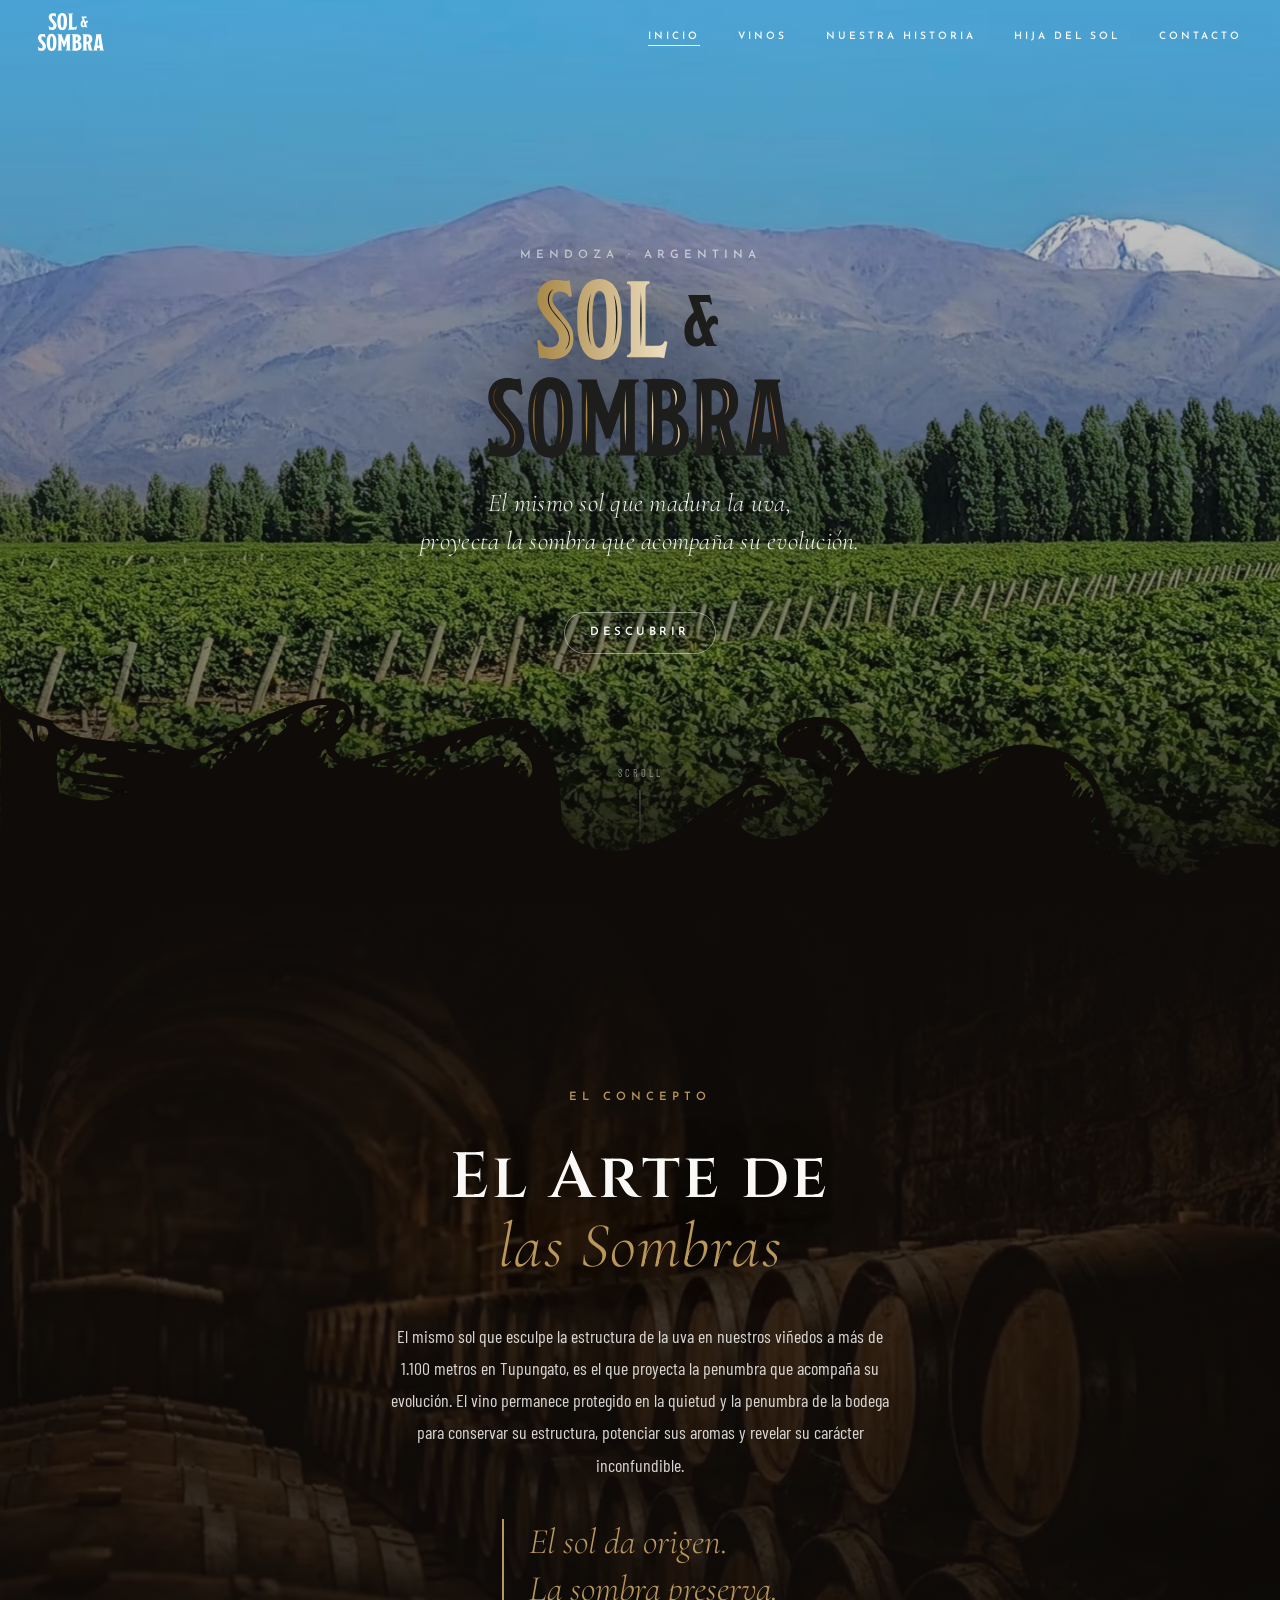
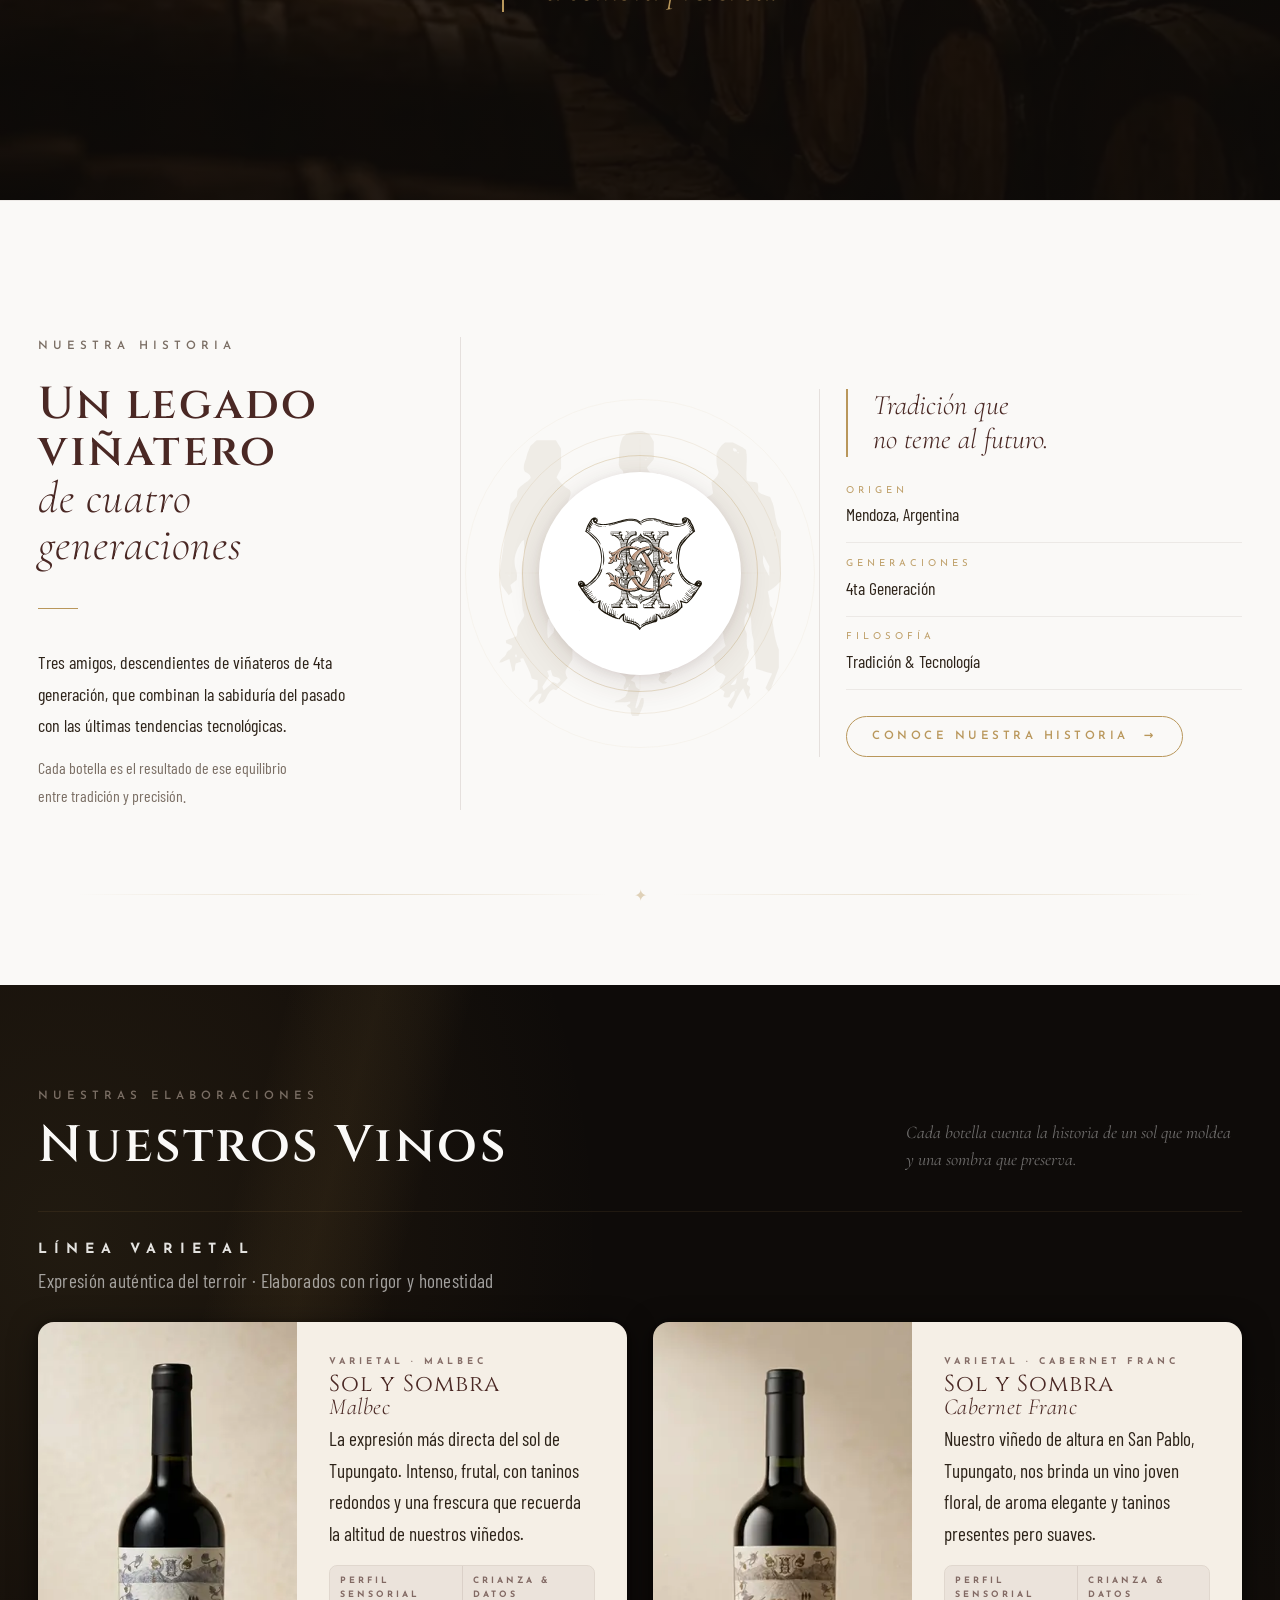
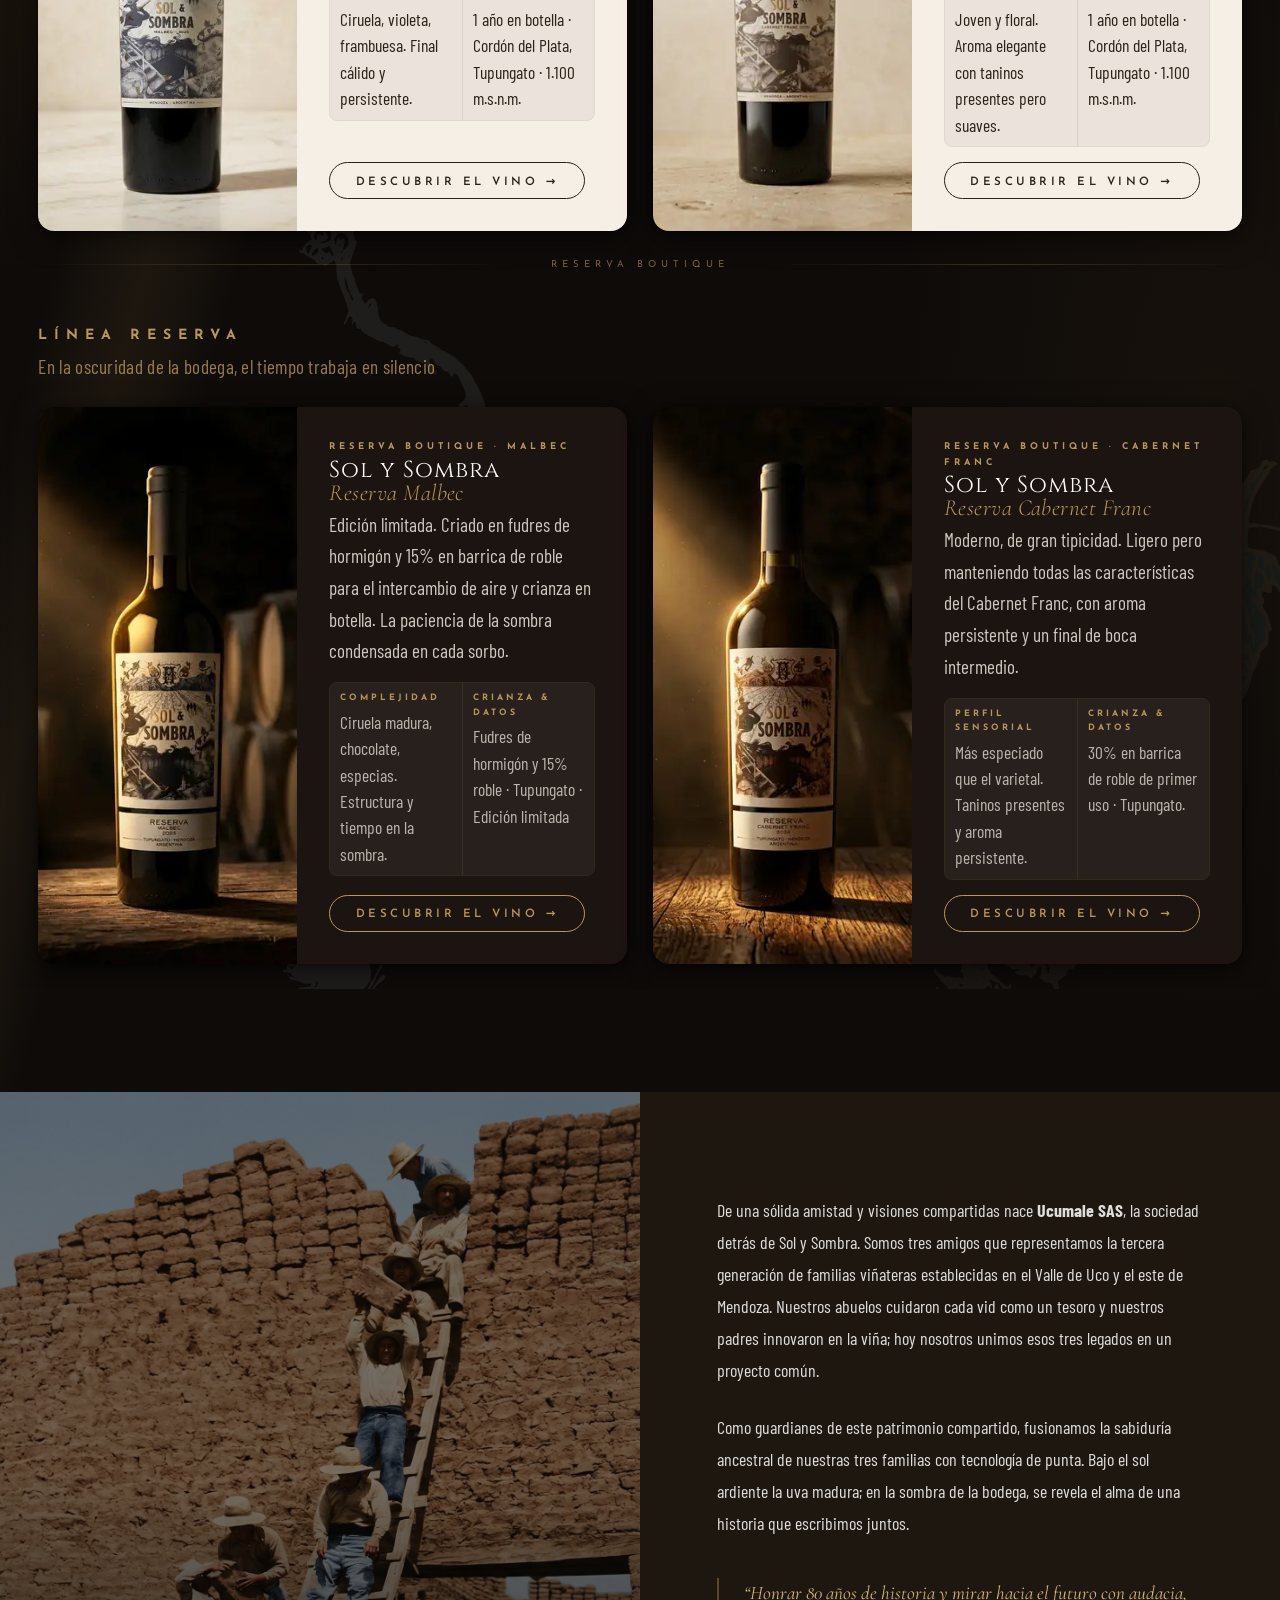
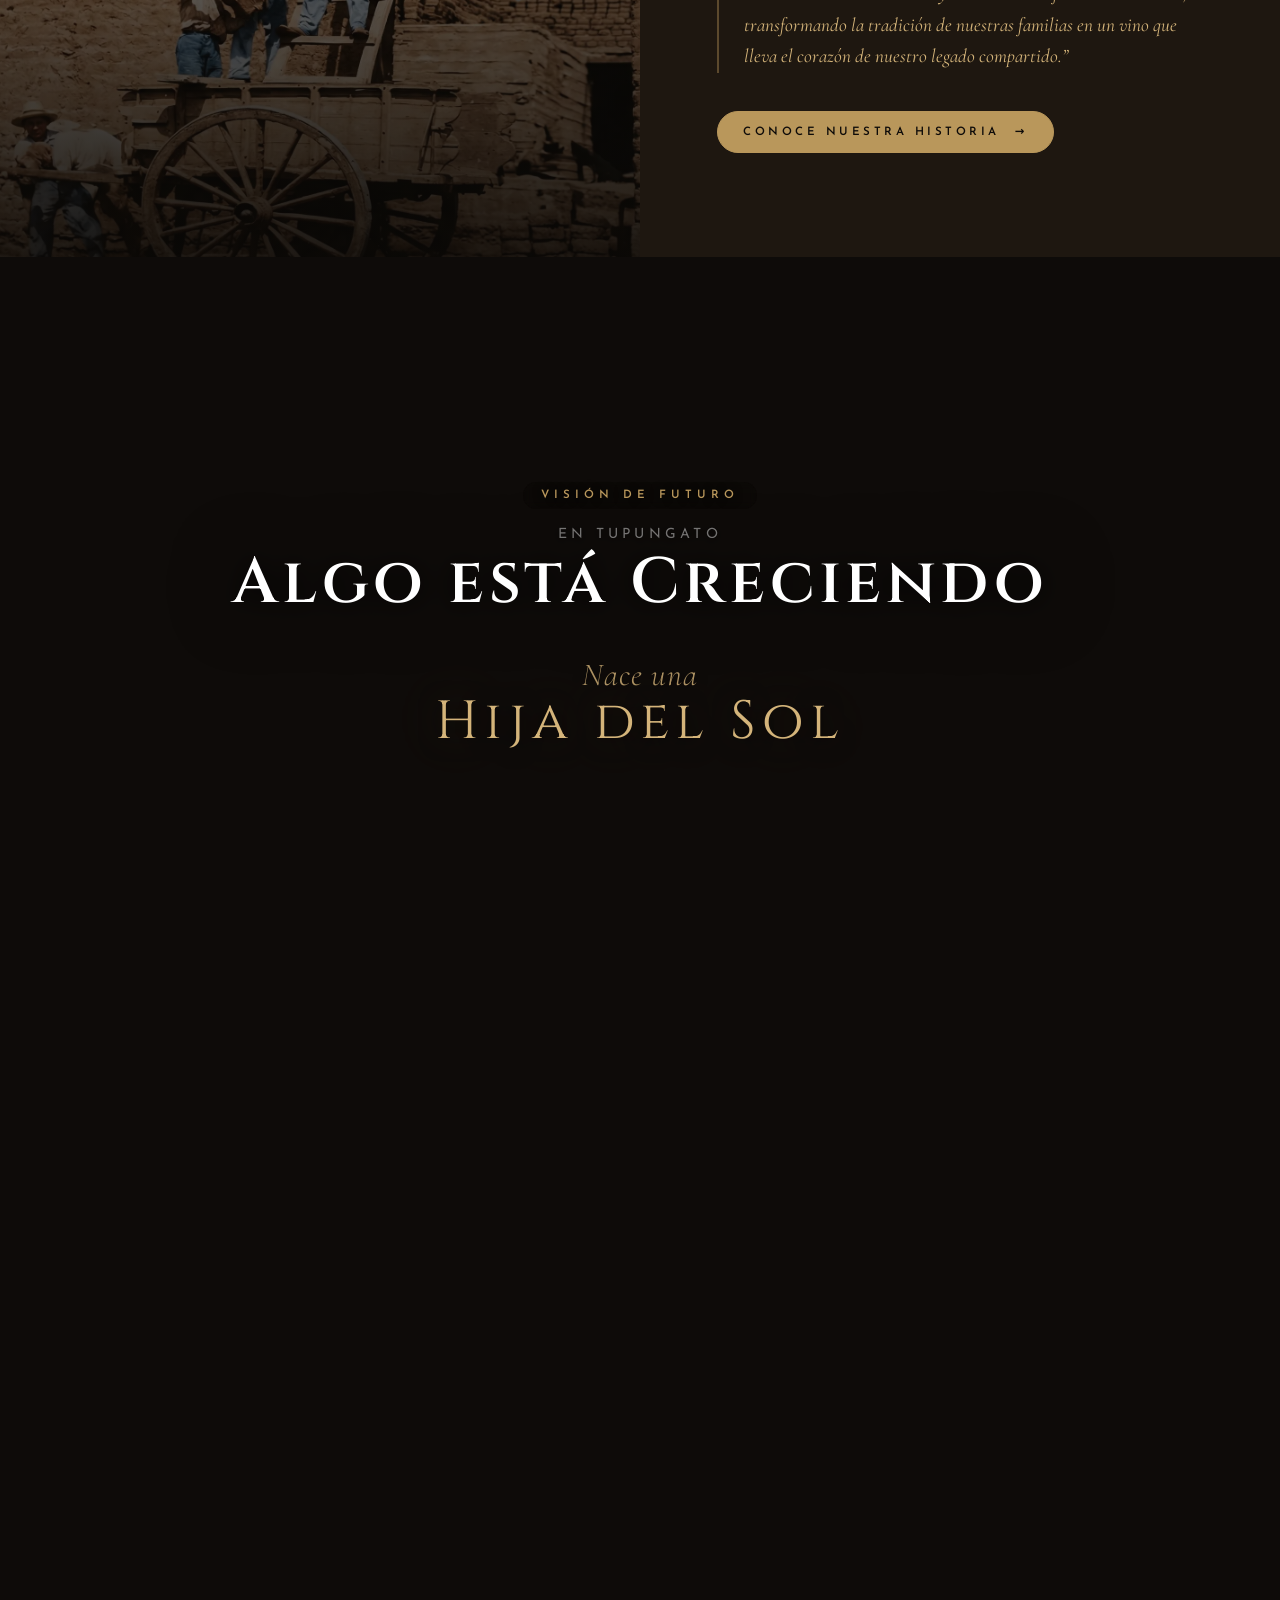
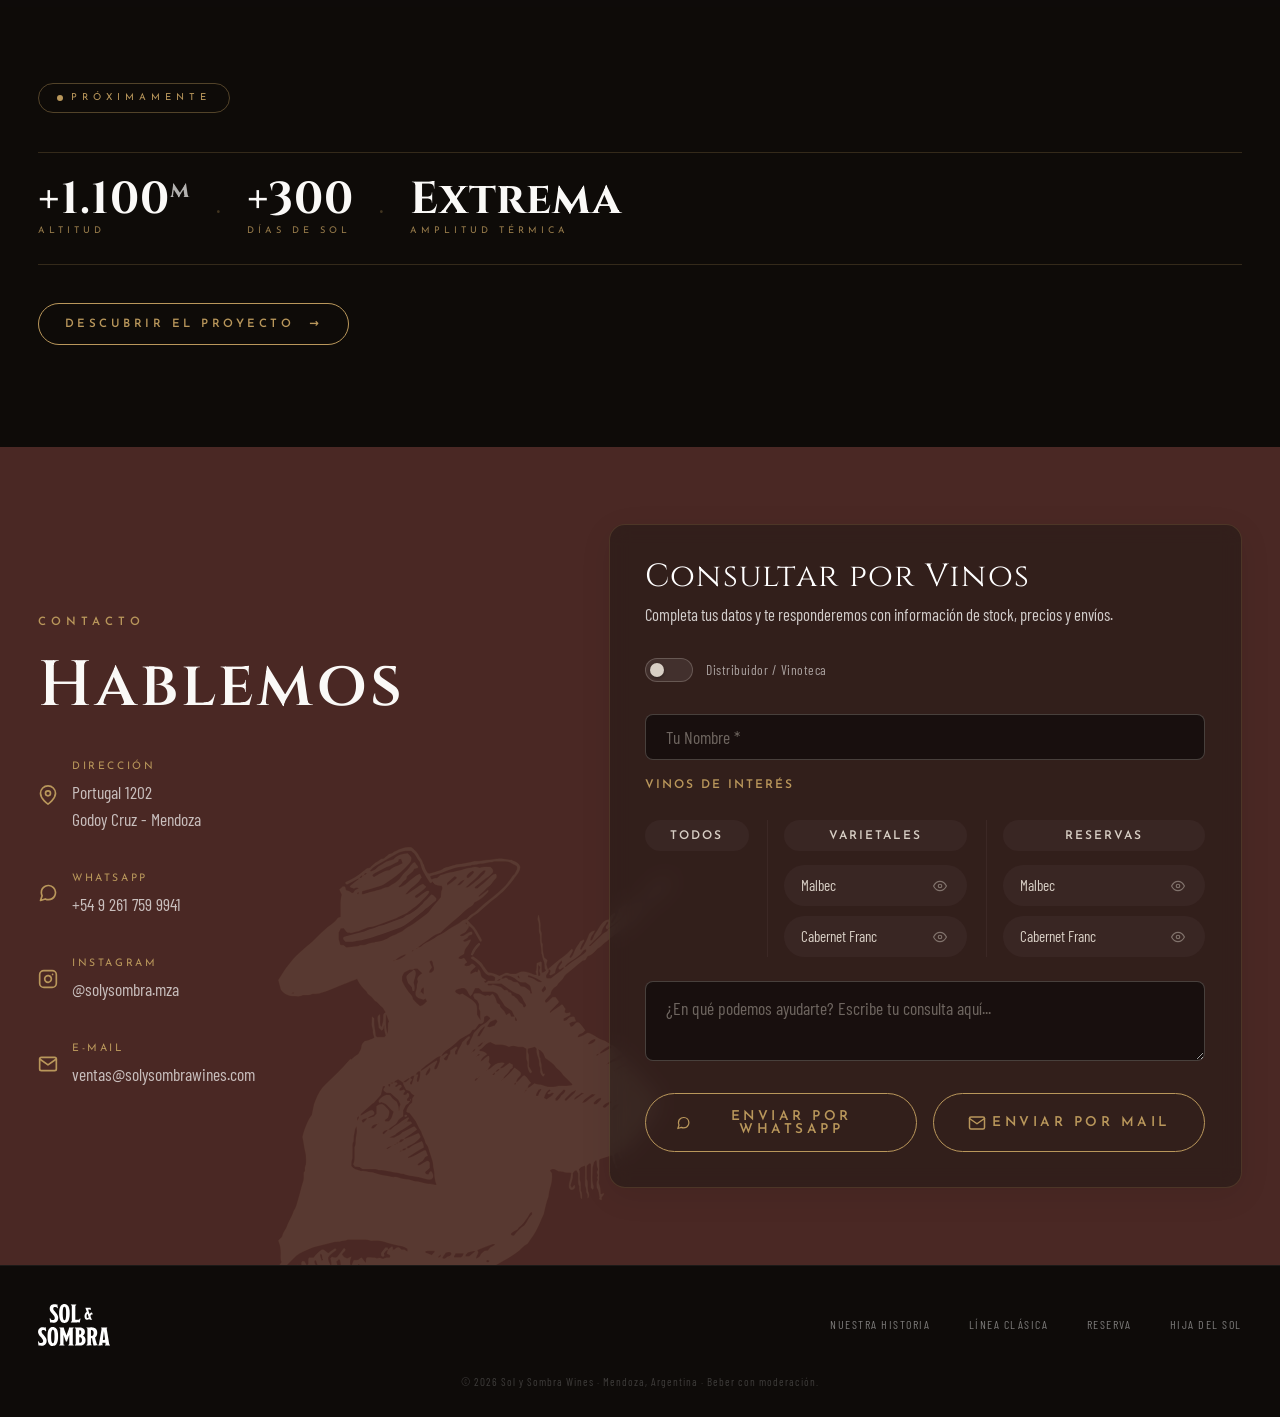
==== commit 481d8efb: "feat: initialize project structure with core layout, typography tokens, and foundational HTML pages" ====
--- a/index.html
+++ b/index.html
@@ -770,13 +770,13 @@
                                 </label>
                             </div>
                             <!-- Campo condicional para Empresa o Negocio (B2B) -->
-                            <div class="form-group" id="groupBusiness" style="display: none; margin: 0;">
+                            <div class="form-group" id="groupBusiness">
                                 <input type="text" id="formBusiness" name="business" placeholder="Nombre de tu Empresa / Negocio">
                             </div>
                         </div>
 
                         <div class="form-group">
-                            <input type="text" id="formName" name="name" placeholder="Tu Nombre" required>
+                            <input type="text" id="formName" name="name" placeholder="Tu Nombre *" required>
                         </div>
 
                         <div class="form-group">
@@ -785,9 +785,6 @@
                                 <!-- Columna 1: Todos -->
                                 <div class="multiselect-col">
                                     <button type="button" class="multiselect-header-btn" id="btn-select-all">Todos</button>
-                                    <div class="multiselect-list">
-                                        <span class="multiselect-info-text">Activa o desactiva todo el catálogo completo.</span>
-                                    </div>
                                 </div>
                                 <!-- Columna 2: Varietales -->
                                 <div class="multiselect-col">
--- a/styles.css
+++ b/styles.css
@@ -3634,6 +3634,55 @@
 @media (min-width: 601px) {
     .form-row--switch {
         grid-template-columns: 1fr 1fr;
+        min-height: 42px; /* Altura constante para evitar saltos en desktop */
+    }
+}
+
+/* Campo condicional para Empresa o Negocio (B2B) - Transición ultra suave, accesible y sin saltos */
+/* Para navegadores antiguos / fallback: se muestra por defecto */
+#groupBusiness {
+    display: block;
+}
+
+@supports (display: flex) {
+    /* Navegadores modernos: se oculta por defecto y se aplica transiciones */
+    #groupBusiness {
+        max-height: 0;
+        opacity: 0;
+        visibility: hidden; /* Evita que sea accesible por tabulación cuando está oculto */
+        overflow: hidden;
+        margin: 0;
+        pointer-events: none;
+        transition: max-height 0.35s cubic-bezier(0.4, 0, 0.2, 1), 
+                    opacity 0.35s cubic-bezier(0.4, 0, 0.2, 1), 
+                    visibility 0.35s cubic-bezier(0.4, 0, 0.2, 1),
+                    margin 0.35s cubic-bezier(0.4, 0, 0.2, 1);
+    }
+
+    #groupBusiness[open] {
+        max-height: 80px; /* Suficiente para el input */
+        opacity: 1;
+        visibility: visible;
+        pointer-events: auto;
+        margin-top: 0.25rem;
+    }
+
+    @media (min-width: 601px) {
+        #groupBusiness {
+            max-height: none !important; /* Desactiva el colapso vertical en desktop ya que está al costado */
+            opacity: 0;
+            visibility: hidden;
+            pointer-events: none;
+            transition: opacity 0.3s cubic-bezier(0.4, 0, 0.2, 1),
+                        visibility 0.35s cubic-bezier(0.4, 0, 0.2, 1);
+            margin: 0;
+        }
+        
+        #groupBusiness[open] {
+            opacity: 1;
+            visibility: visible;
+            pointer-events: auto;
+        }
     }
 }
 
@@ -3734,29 +3783,29 @@
 .multiselect-grid {
     display: grid;
     grid-template-columns: 0.7fr 1.15fr 1.15fr; /* Todos es más chico, las demás columnas tienen más espacio */
-    gap: 1rem; /* Reducido de 1.5rem */
+    gap: 1rem;
     margin-top: 0.5rem;
-    background-color: rgba(14, 11, 9, 0.4);
-    border: 1px solid rgba(216, 207, 197, 0.15);
-    border-radius: var(--radius-sm);
-    padding: 1rem 1.25rem; /* Reducido de 1.5rem */
+    background-color: transparent; /* Minimalista: sin fondos sobre fondos */
+    border: none; /* Minimalista: sin bordes contenedores */
+    border-radius: 0;
+    padding: 0.5rem 0; /* Sin padding horizontal */
 }
 
 .multiselect-col {
     display: flex;
     flex-direction: column;
-    gap: 0.85rem; /* Reducido de 1.25rem */
-}
-
-/* Líneas divisorias verticales entre columnas en desktop */
+    gap: 0.85rem;
+}
+
+/* Líneas divisorias verticales muy tenues entre columnas en desktop */
 .multiselect-col:not(:last-child) {
-    border-right: 1px solid rgba(216, 207, 197, 0.12);
-    padding-right: 1.15rem; /* Reducido de 1.5rem */
+    border-right: 1px solid rgba(216, 207, 197, 0.06);
+    padding-right: 1.15rem;
 }
 
 .multiselect-header-btn {
-    background-color: rgba(255, 255, 255, 0.05);
-    border: 1px solid rgba(216, 207, 197, 0.25);
+    background-color: rgba(255, 255, 255, 0.03);
+    border: 1px solid transparent; /* Sin bordes */
     color: var(--clr-bone);
     padding: 0.55rem 1rem;
     font-family: var(--ff-ui);
@@ -3766,22 +3815,21 @@
     border-radius: var(--radius-pill);
     cursor: pointer;
     text-align: center;
-    transition: background-color 0.3s ease, border-color 0.3s ease, color 0.3s ease, transform 0.2s ease;
+    transition: background-color 0.3s ease, color 0.3s ease, transform 0.2s ease;
     font-weight: 600;
     width: 100%;
 }
 
 .multiselect-header-btn:hover {
-    background-color: var(--clr-white);
-    color: var(--clr-dark);
-    border-color: var(--clr-white);
+    background-color: rgba(255, 255, 255, 0.09);
+    color: var(--clr-white);
     transform: translateY(-1px);
 }
 
 .multiselect-list {
     display: flex;
     flex-direction: column;
-    gap: 0.6rem; /* Reducido de 0.85rem */
+    gap: 0.6rem;
     justify-content: flex-start;
 }
 
@@ -3815,12 +3863,12 @@
 .chip-text {
     font-family: var(--ff-body);
     font-size: 0.95rem;
-    color: var(--clr-white);
-    background-color: rgba(14, 11, 9, 0.4);
-    border: 1px solid rgba(216, 207, 197, 0.15);
-    padding: 0.45rem 1rem; /* Reducido de 0.55rem 1.25rem */
+    color: var(--clr-bone);
+    background-color: rgba(255, 255, 255, 0.03); /* Fondo muy sutil */
+    border: 1px solid transparent; /* Borde transparente para evitar cambios de tamaño */
+    padding: 0.45rem 1rem;
     border-radius: var(--radius-pill); /* Píldoras redondas elegantes */
-    transition: background-color 0.3s ease, border-color 0.3s ease, color 0.3s ease, transform 0.2s ease, box-shadow 0.3s ease;
+    transition: background-color 0.3s ease, color 0.3s ease, transform 0.2s ease, box-shadow 0.3s ease;
     user-select: none;
     display: inline-flex;
     align-items: center;
@@ -3831,15 +3879,15 @@
 }
 
 .wine-chip:hover .chip-text {
-    border-color: rgba(185, 151, 91, 0.6);
-    background-color: rgba(14, 11, 9, 0.8);
+    background-color: rgba(255, 255, 255, 0.08);
+    color: var(--clr-white);
     transform: translateY(-1px);
 }
 
-/* Estado Activo / Seleccionado de las Chips */
+/* Estado Activo / Seleccionado de las Chips (Sin bordes, relleno dorado sutil) */
 .chip-input:checked + .chip-text {
-    background-color: rgba(185, 151, 91, 0.12);
-    border-color: var(--clr-gold);
+    background-color: rgba(185, 151, 91, 0.18); /* Relleno dorado translúcido */
+    border-color: transparent;
     color: var(--clr-gold);
     font-weight: 400; /* Peso constante para evitar saltos en el ancho */
     box-shadow: 0 0 10px rgba(185, 151, 91, 0.05);
@@ -3879,45 +3927,28 @@
 @media (max-width: 768px) {
     .multiselect-grid {
         grid-template-columns: 1fr;
-        gap: 1.5rem;
-        padding: 1.25rem;
+        gap: 1.25rem;
+        padding: 0.5rem 0; /* Sin padding horizontal */
     }
     
     .multiselect-col:not(:last-child) {
         border-right: none;
-        border-bottom: 1px solid rgba(216, 207, 197, 0.12);
+        border-bottom: 1px solid rgba(216, 207, 197, 0.06);
         padding-right: 0;
-        padding-bottom: 1.5rem;
+        padding-bottom: 1.25rem;
     }
     
     .multiselect-list {
-        flex-direction: row;
-        flex-wrap: wrap;
+        flex-direction: column; /* Apila las píldoras verticalmente en celular */
         gap: 0.75rem;
     }
     
     .wine-chip {
-        width: auto;
+        width: 100%; /* Ancho total para evitar clics accidentales en el ojo */
     }
     
     .chip-text {
-        width: auto;
-        justify-content: flex-start;
-    }
-}
-
-/* Animación para aparición suave de campos condicionales (B2B) */
-.fade-in-field {
-    animation: fadeInField 0.35s cubic-bezier(0.4, 0, 0.2, 1) forwards;
-}
-
-@keyframes fadeInField {
-    from {
-        opacity: 0;
-        transform: translateY(-8px);
-    }
-    to {
-        opacity: 1;
-        transform: translateY(0);
+        width: 100%; /* Rellena el 100% del ancho */
+        justify-content: space-between; /* Alinea nombre a la izquierda y ojo a la derecha */
     }
 }
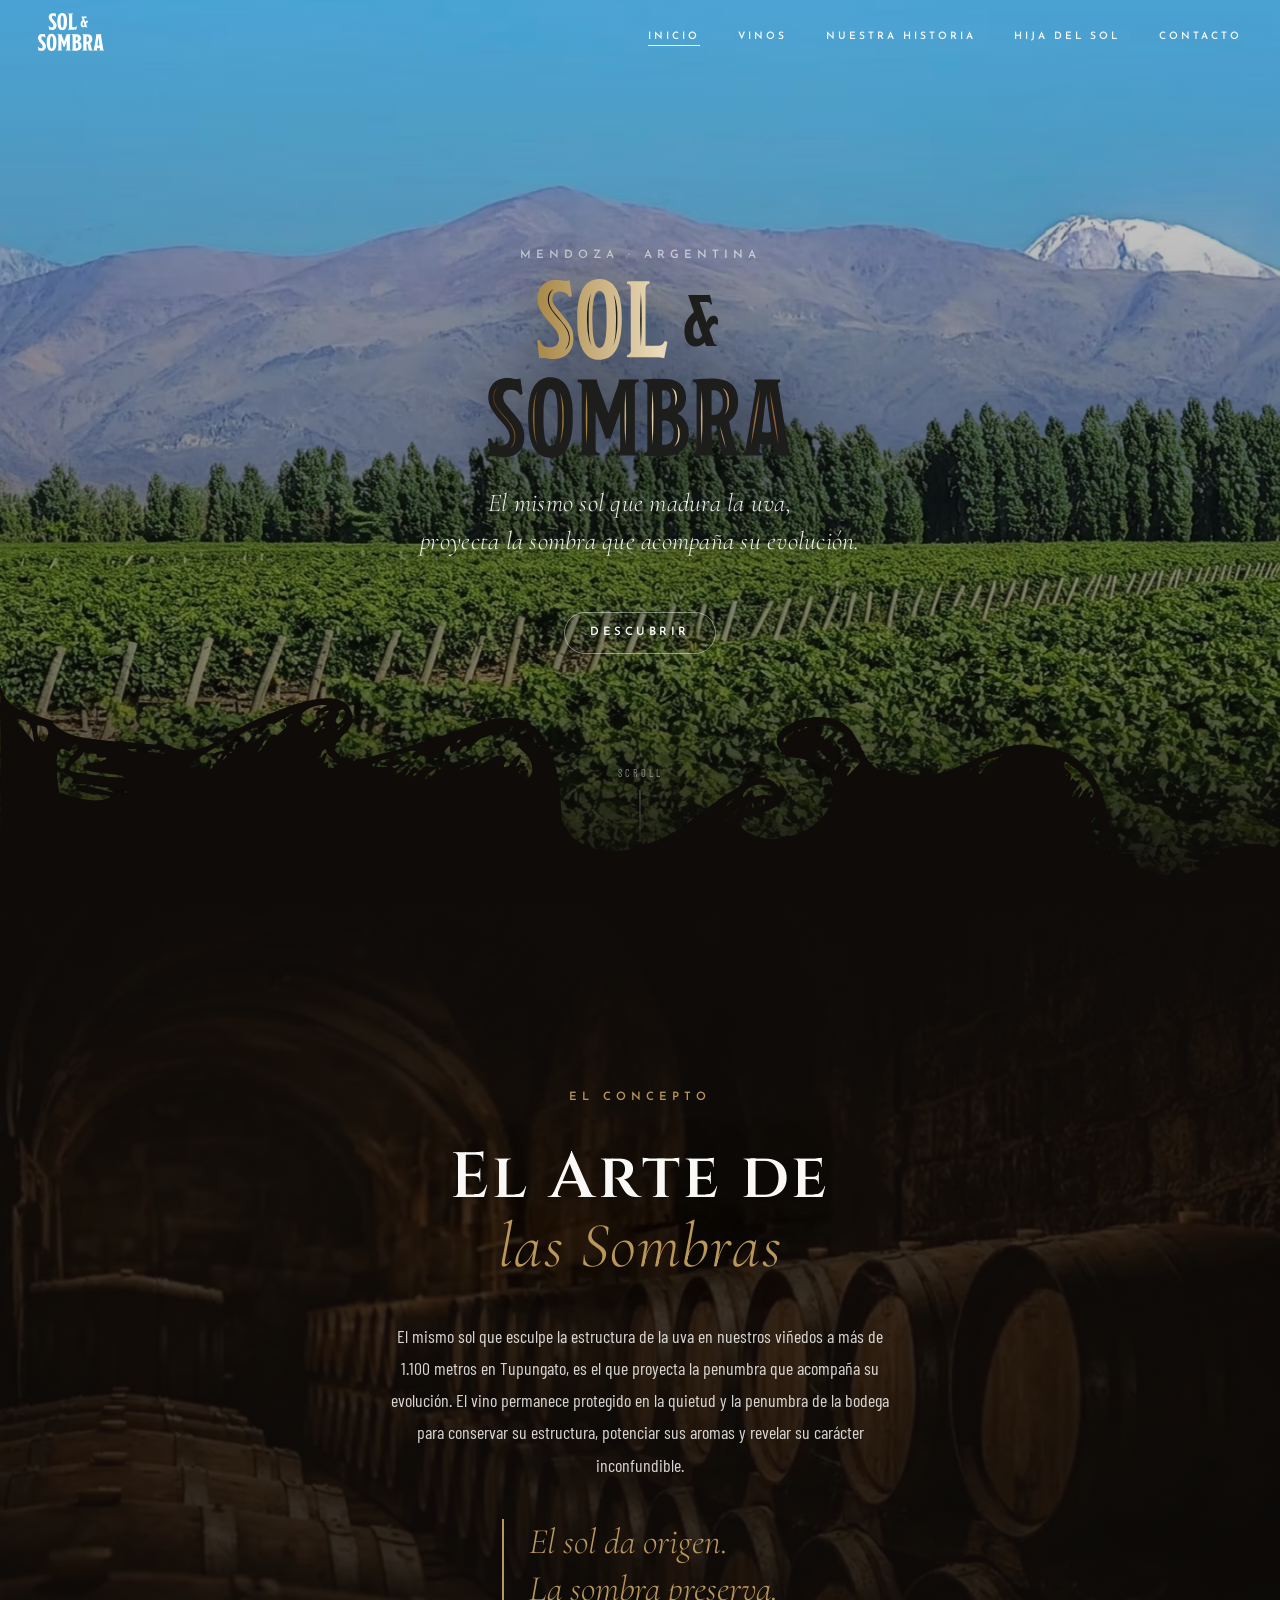
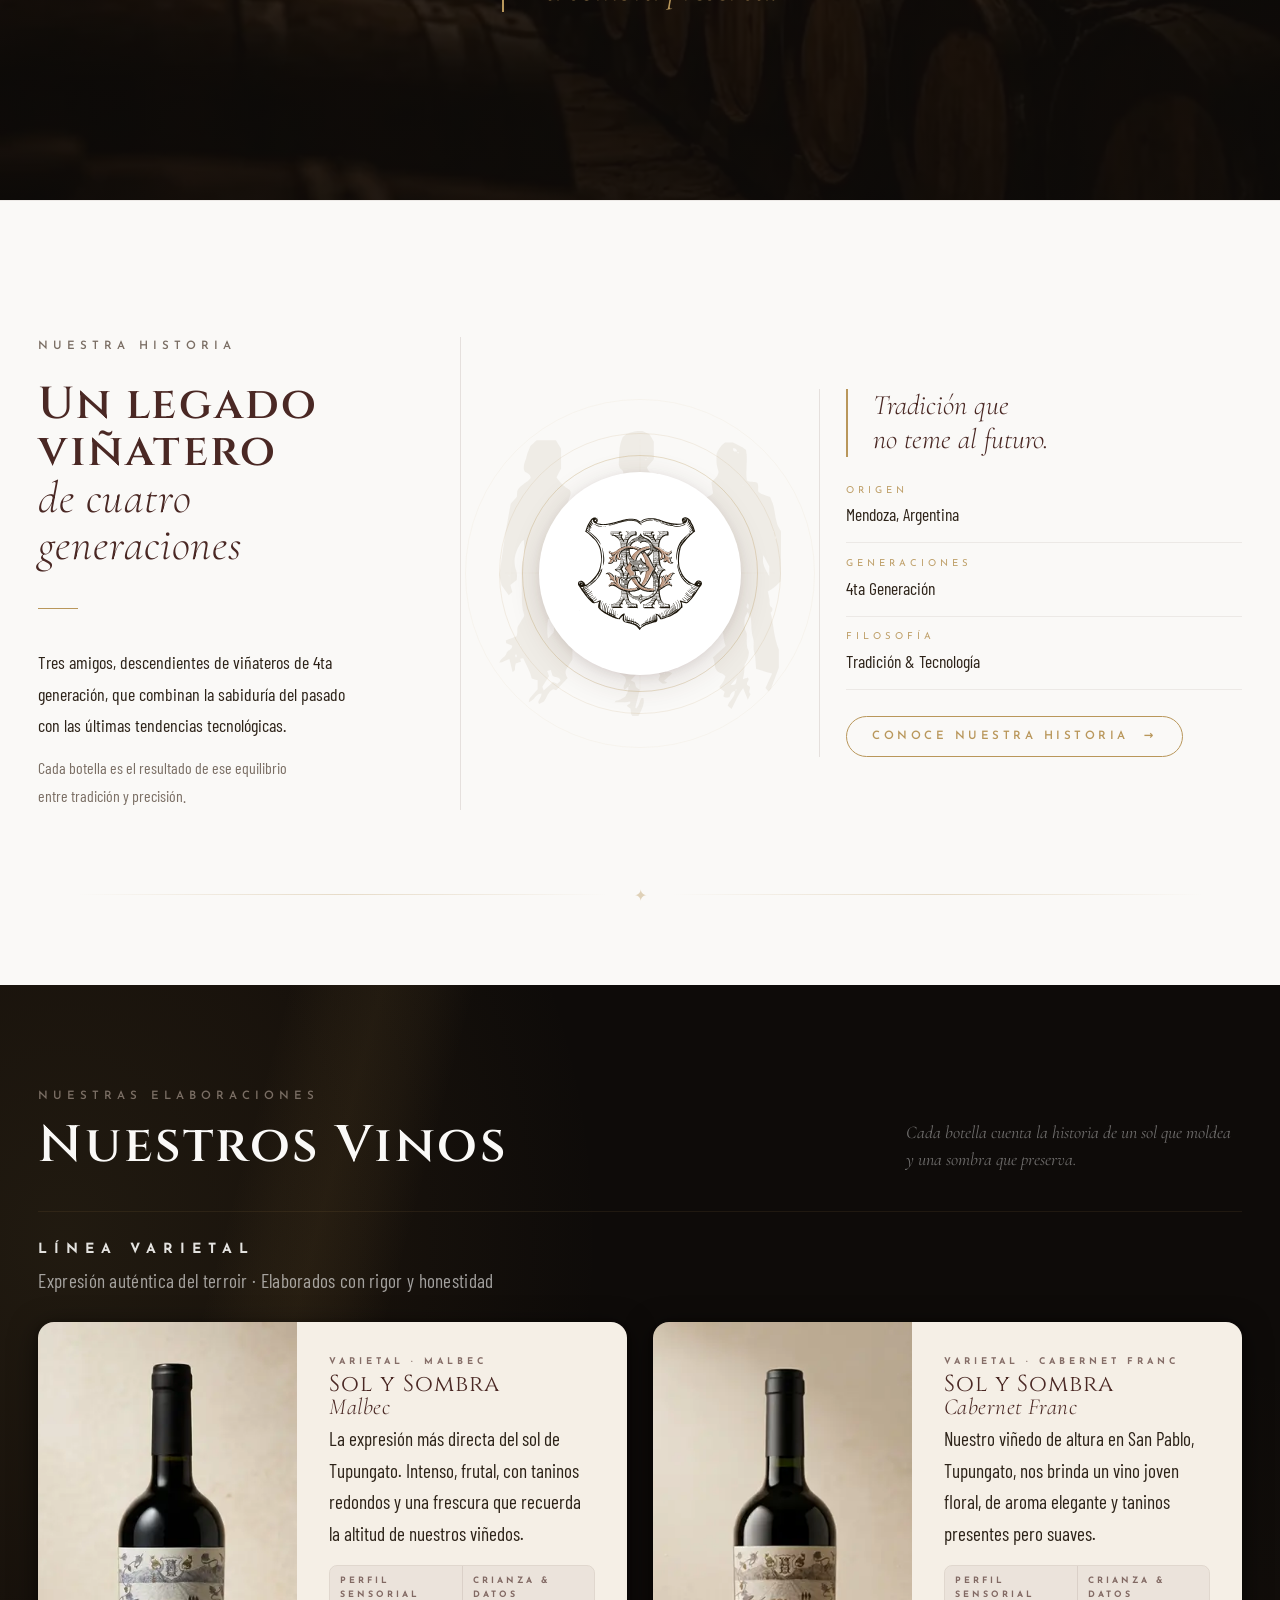
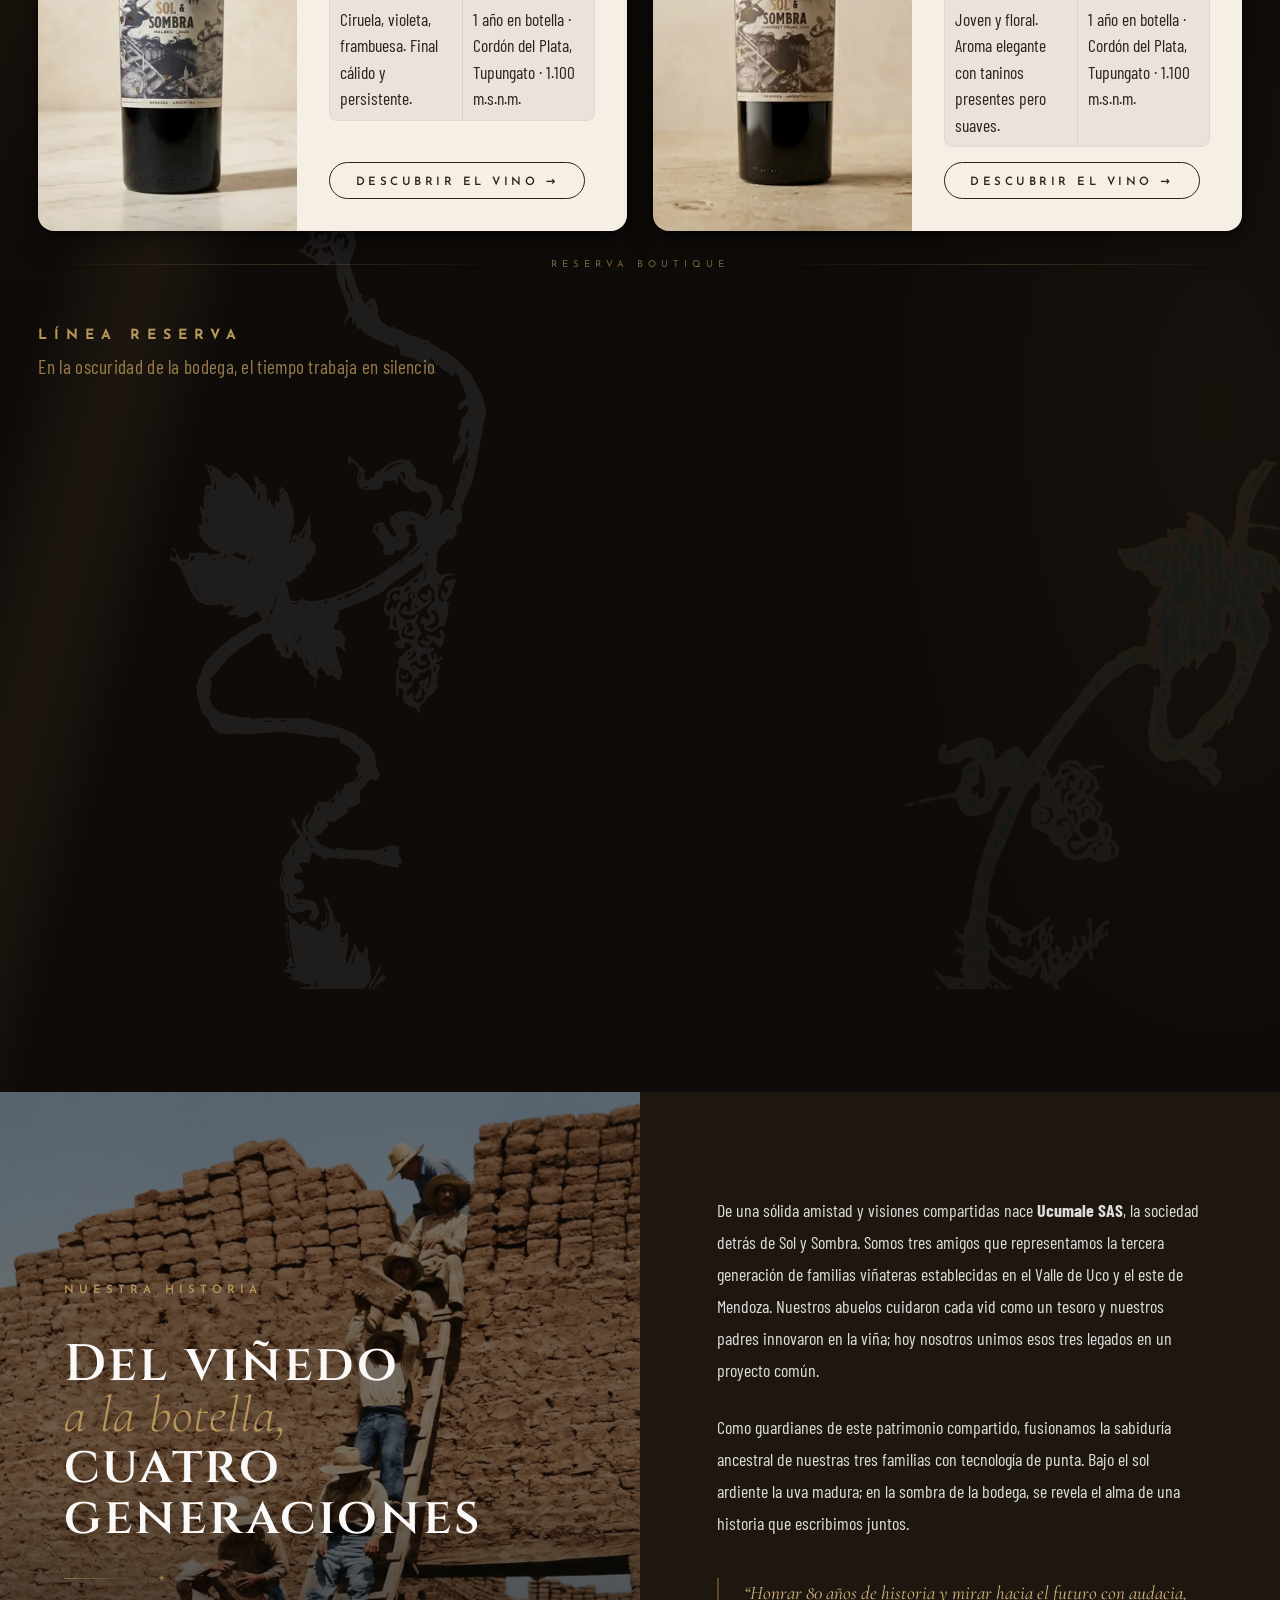
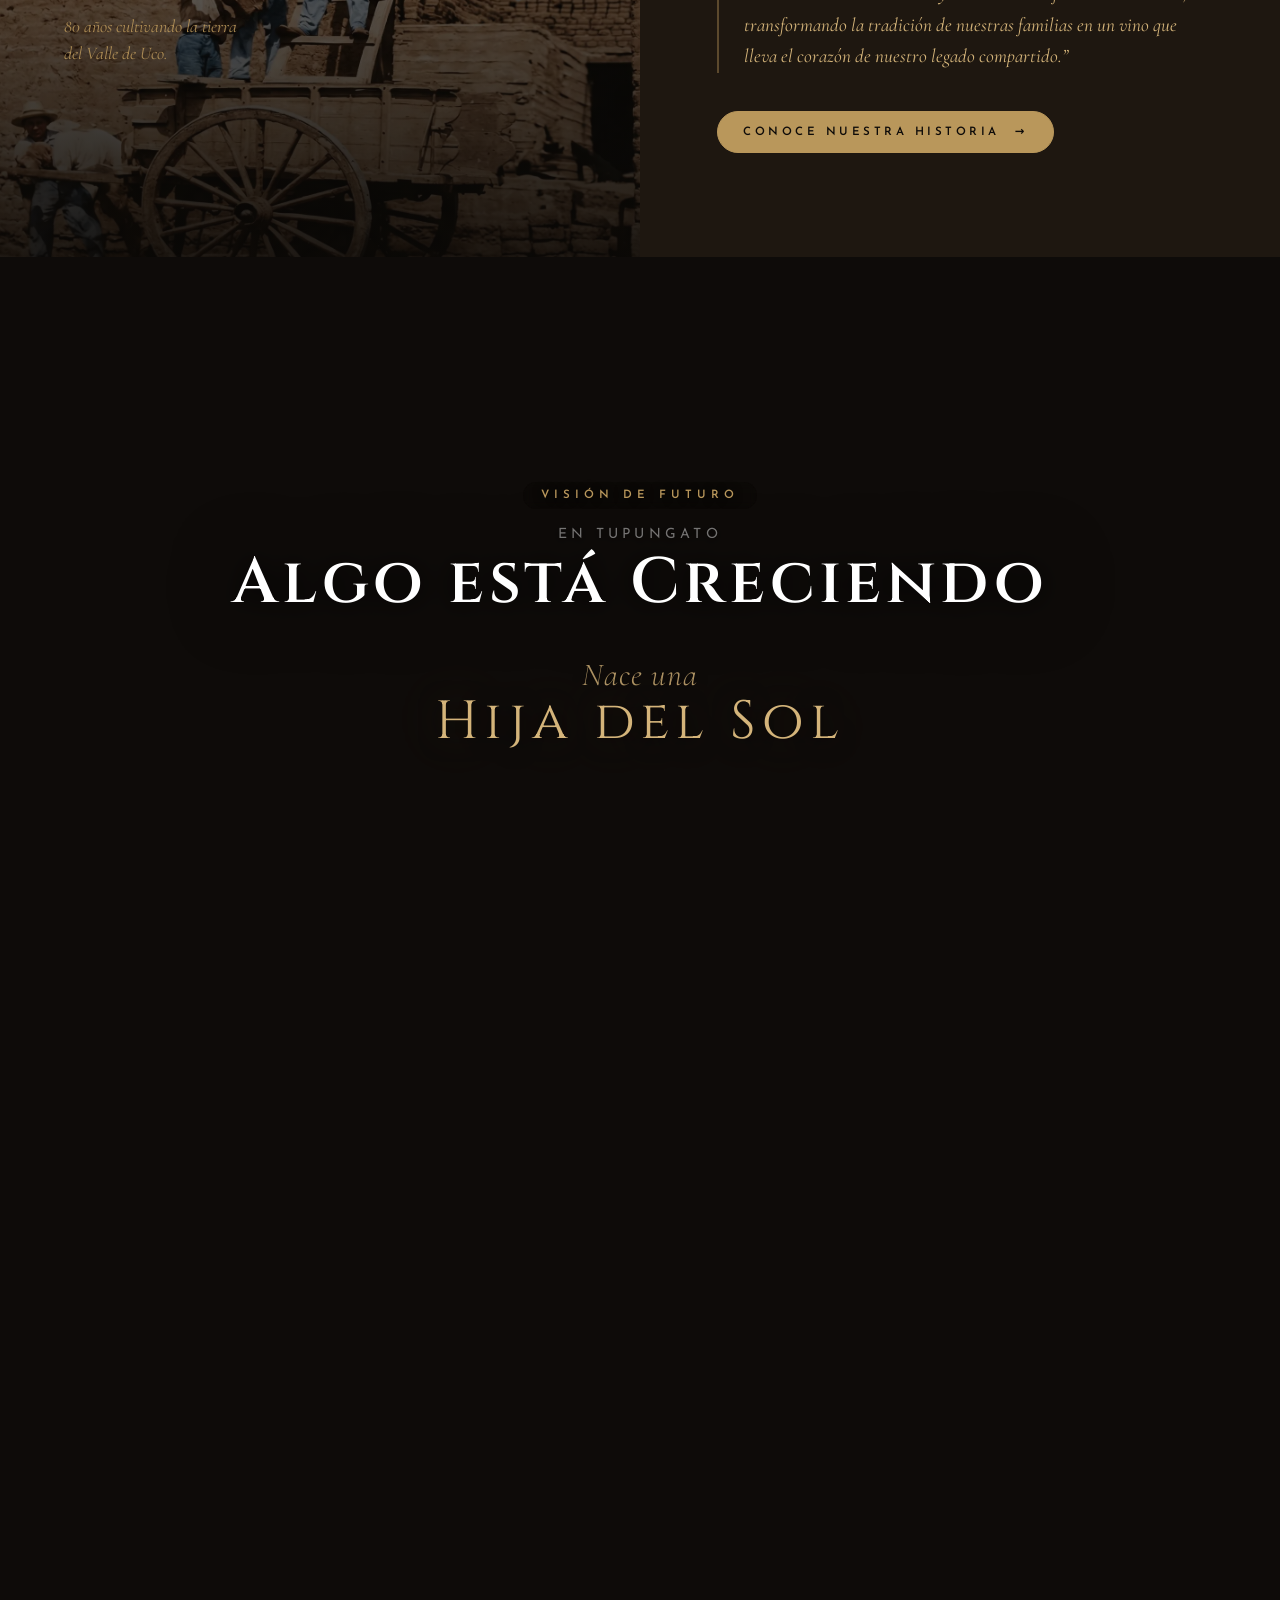
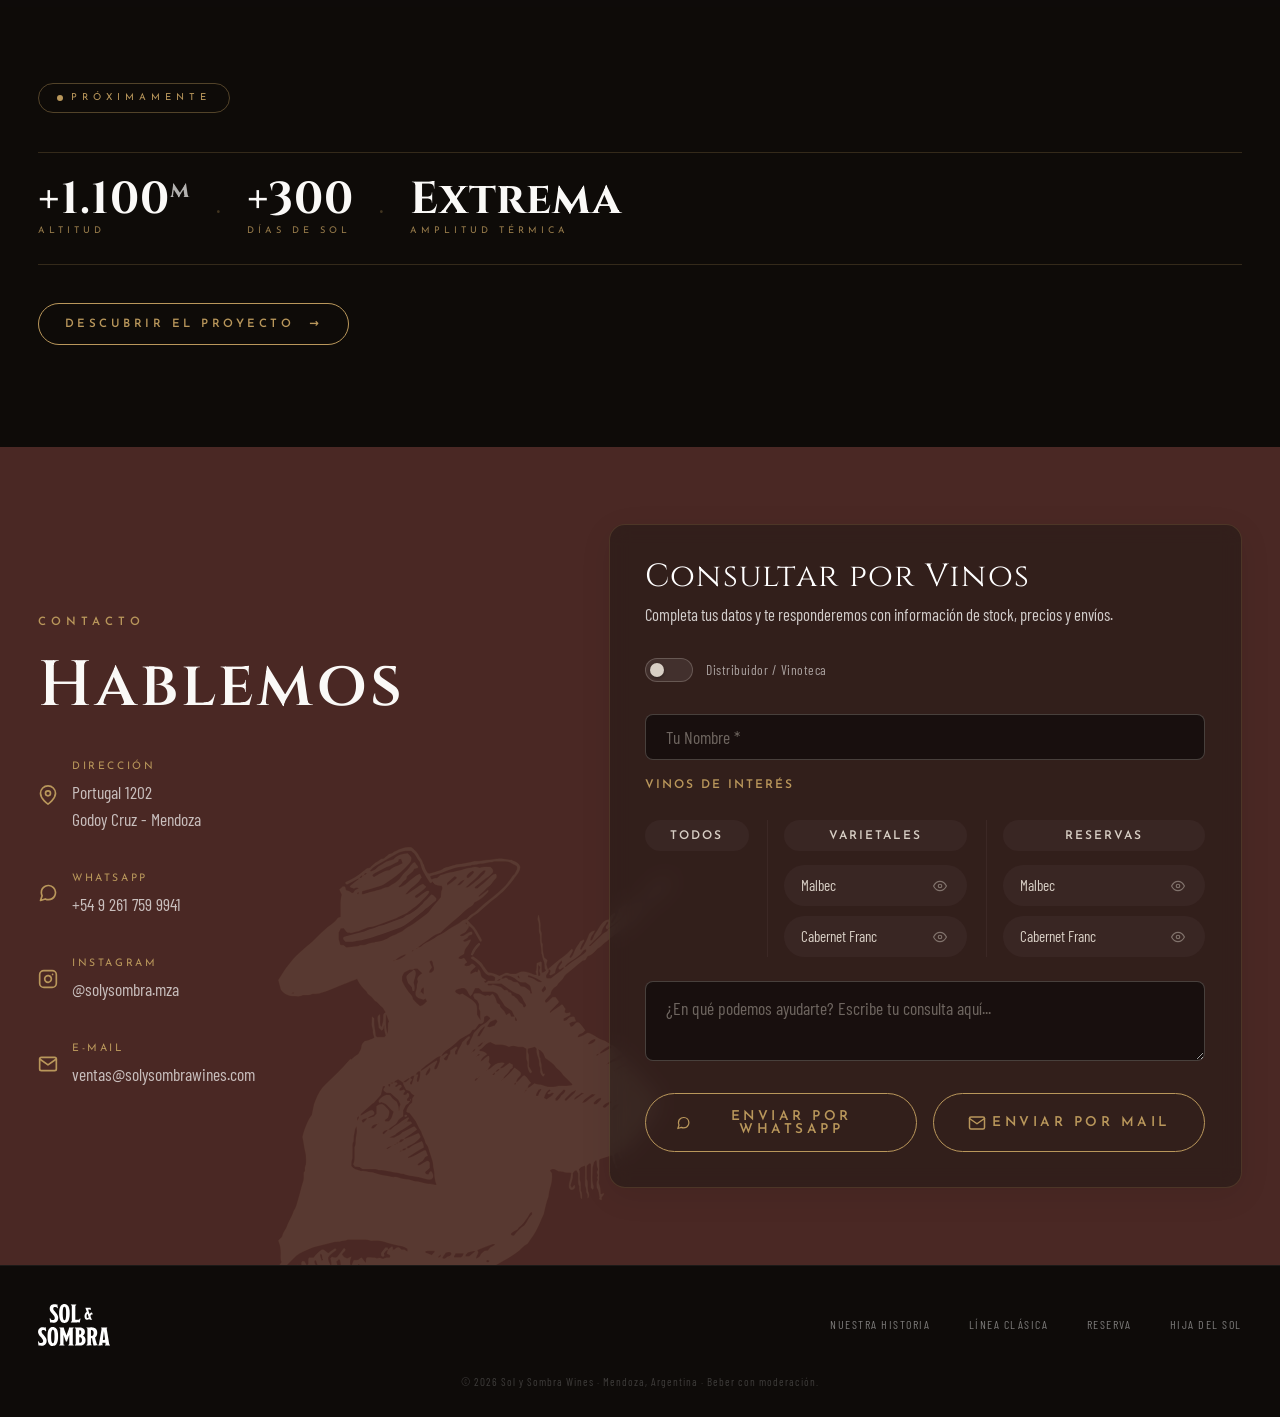
==== commit 8d81f077: "feat: initialize core landing pages with SEO meta tags and structured winery data" ====
--- a/index.html
+++ b/index.html
@@ -30,6 +30,25 @@
     <link rel="icon" type="image/svg+xml" href="assets/img/favicon.svg">
     <link rel="preconnect" href="https://fonts.googleapis.com">
     <link rel="preconnect" href="https://fonts.gstatic.com" crossorigin>
+
+    <!-- Google tag (gtag.js) -->
+    <script async src="https://www.googletagmanager.com/gtag/js?id=G-Z711ZB0DZ3"></script>
+    <script>
+      window.dataLayer = window.dataLayer || [];
+      function gtag(){dataLayer.push(arguments);}
+      gtag('js', new Date());
+
+      gtag('config', 'G-Z711ZB0DZ3');
+    </script>
+
+    <!-- Microsoft Clarity tag -->
+    <script type="text/javascript">
+        (function(c,l,a,r,i,t,y){
+            c[a]=c[a]||function(){(c[a].q=c[a].q||[]).push(arguments)};
+            t=l.createElement(r);t.async=1;t.src="https://www.clarity.ms/tag/"+i;
+            y=l.getElementsByTagName(r)[0];y.parentNode.insertBefore(t,y);
+        })(window, document, "clarity", "script", "x5ctvn483o");
+    </script>
 
     <!-- Datos estructurados JSON-LD -->
     <script type="application/ld+json">
